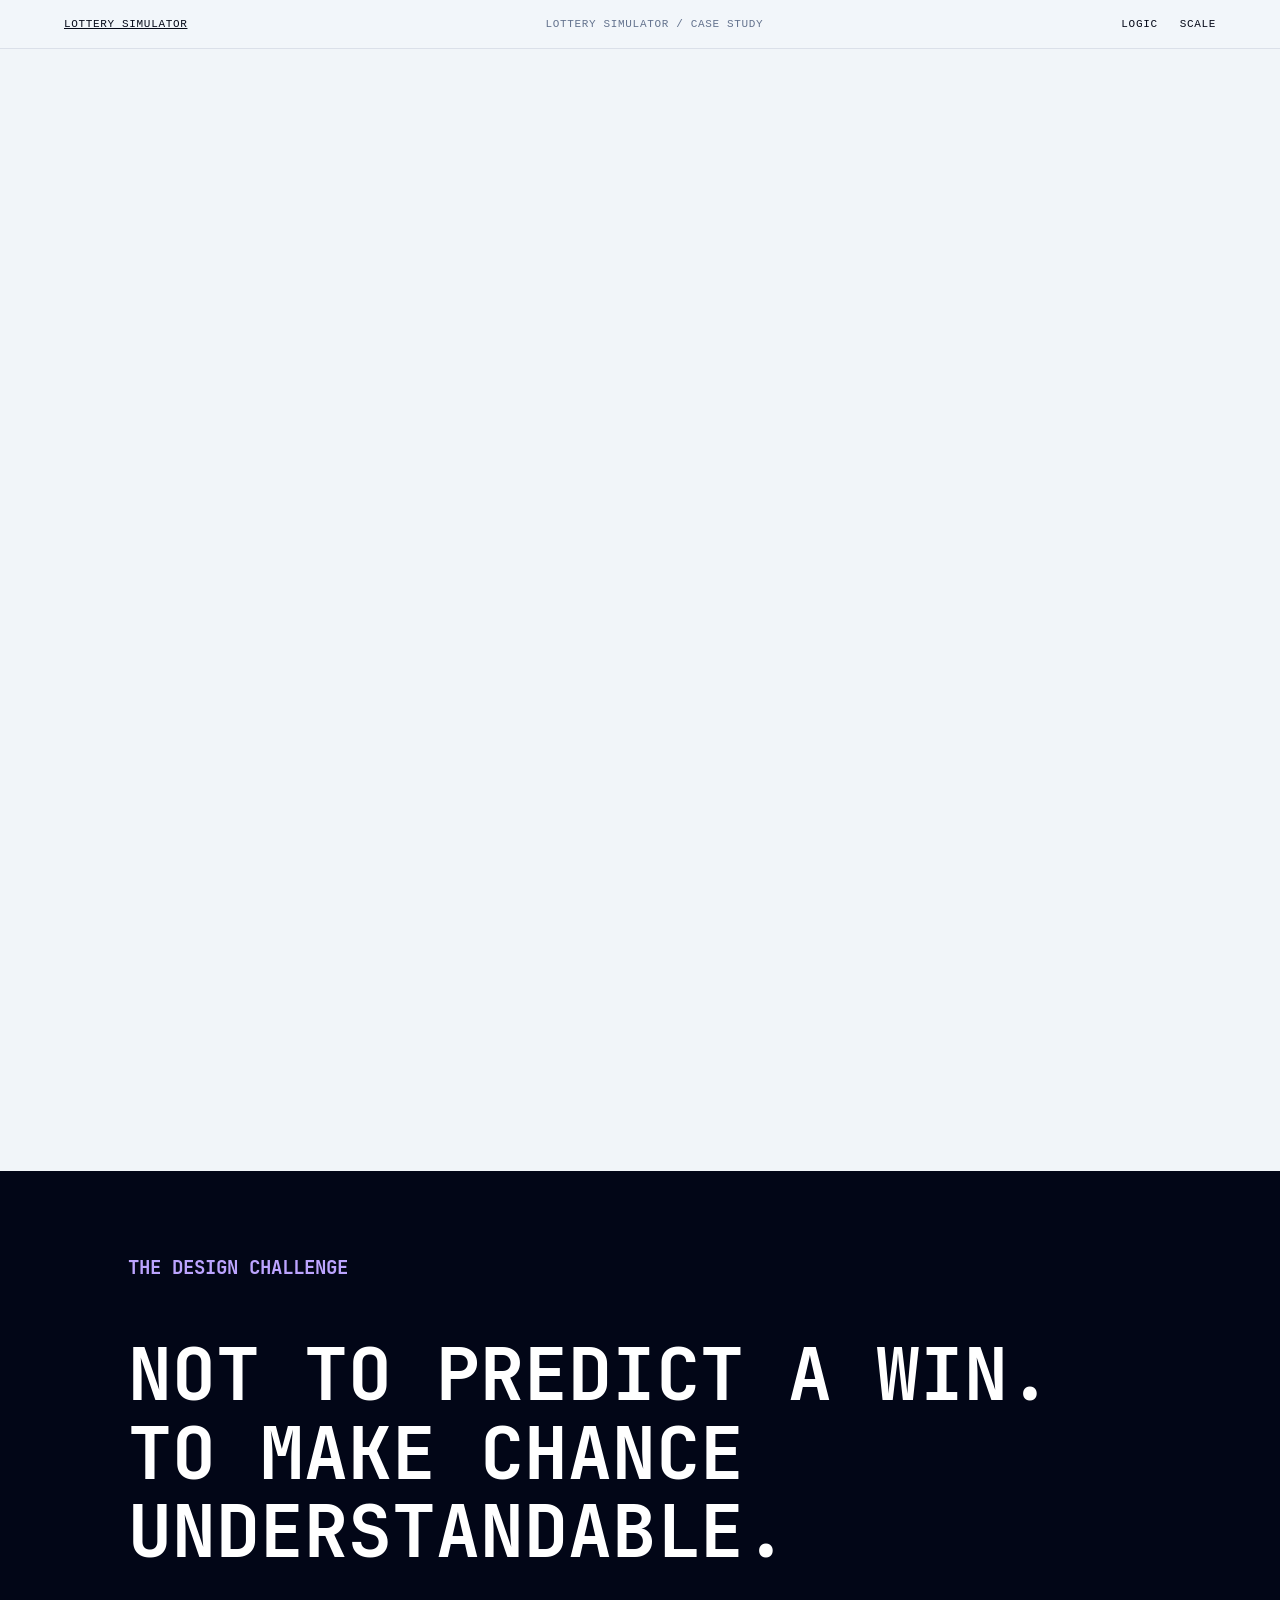
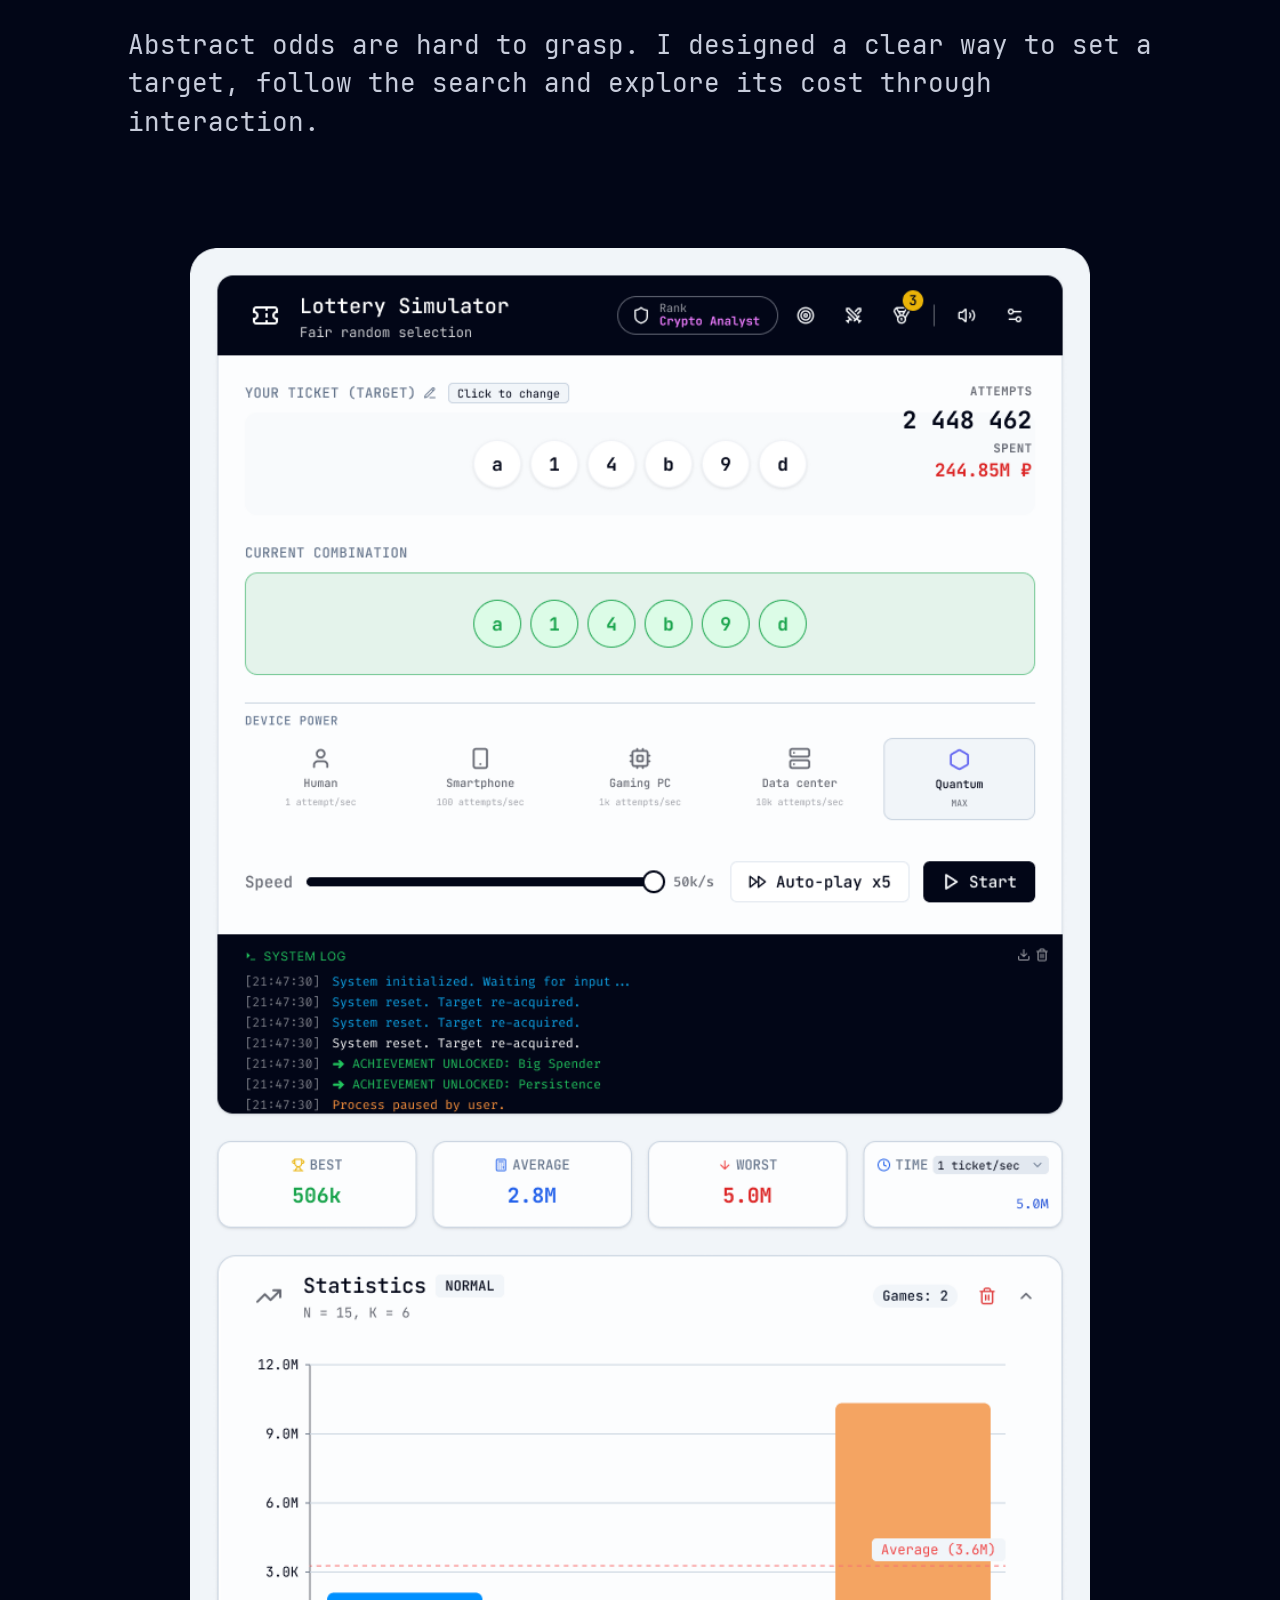
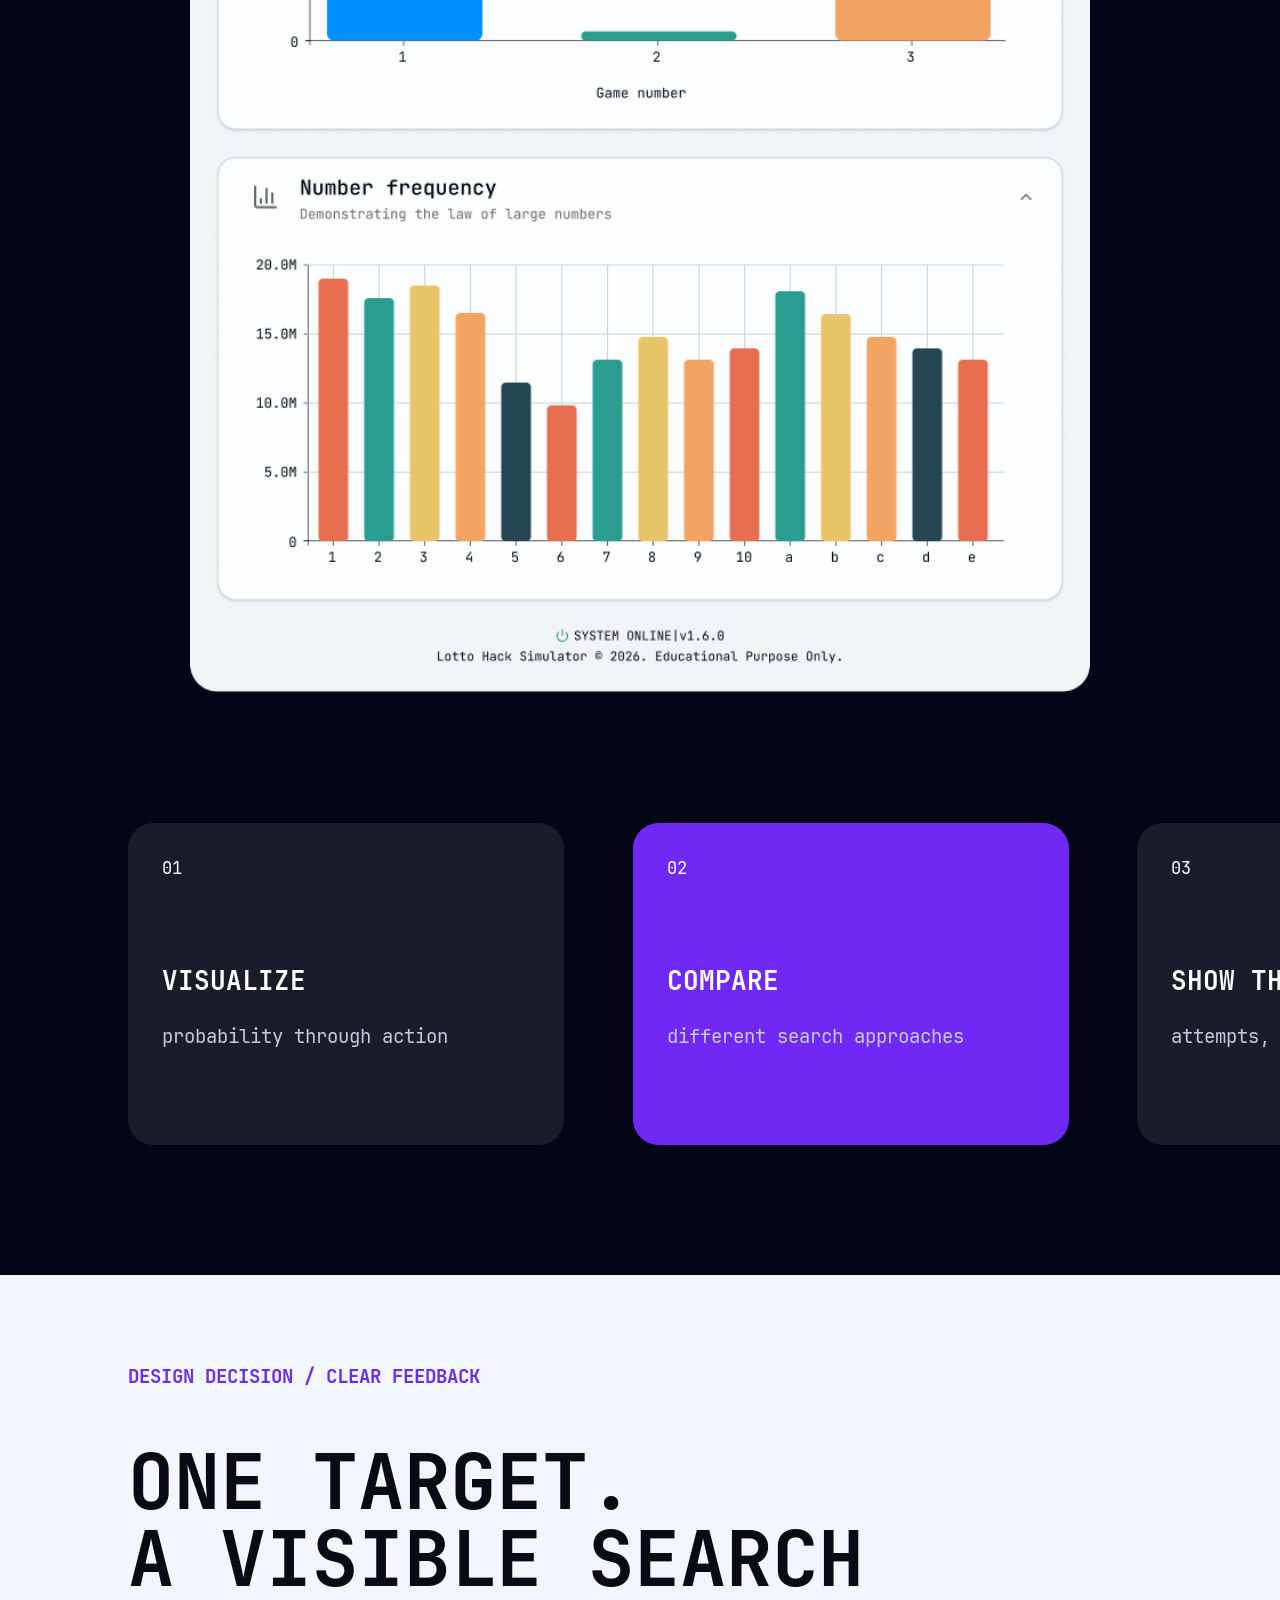
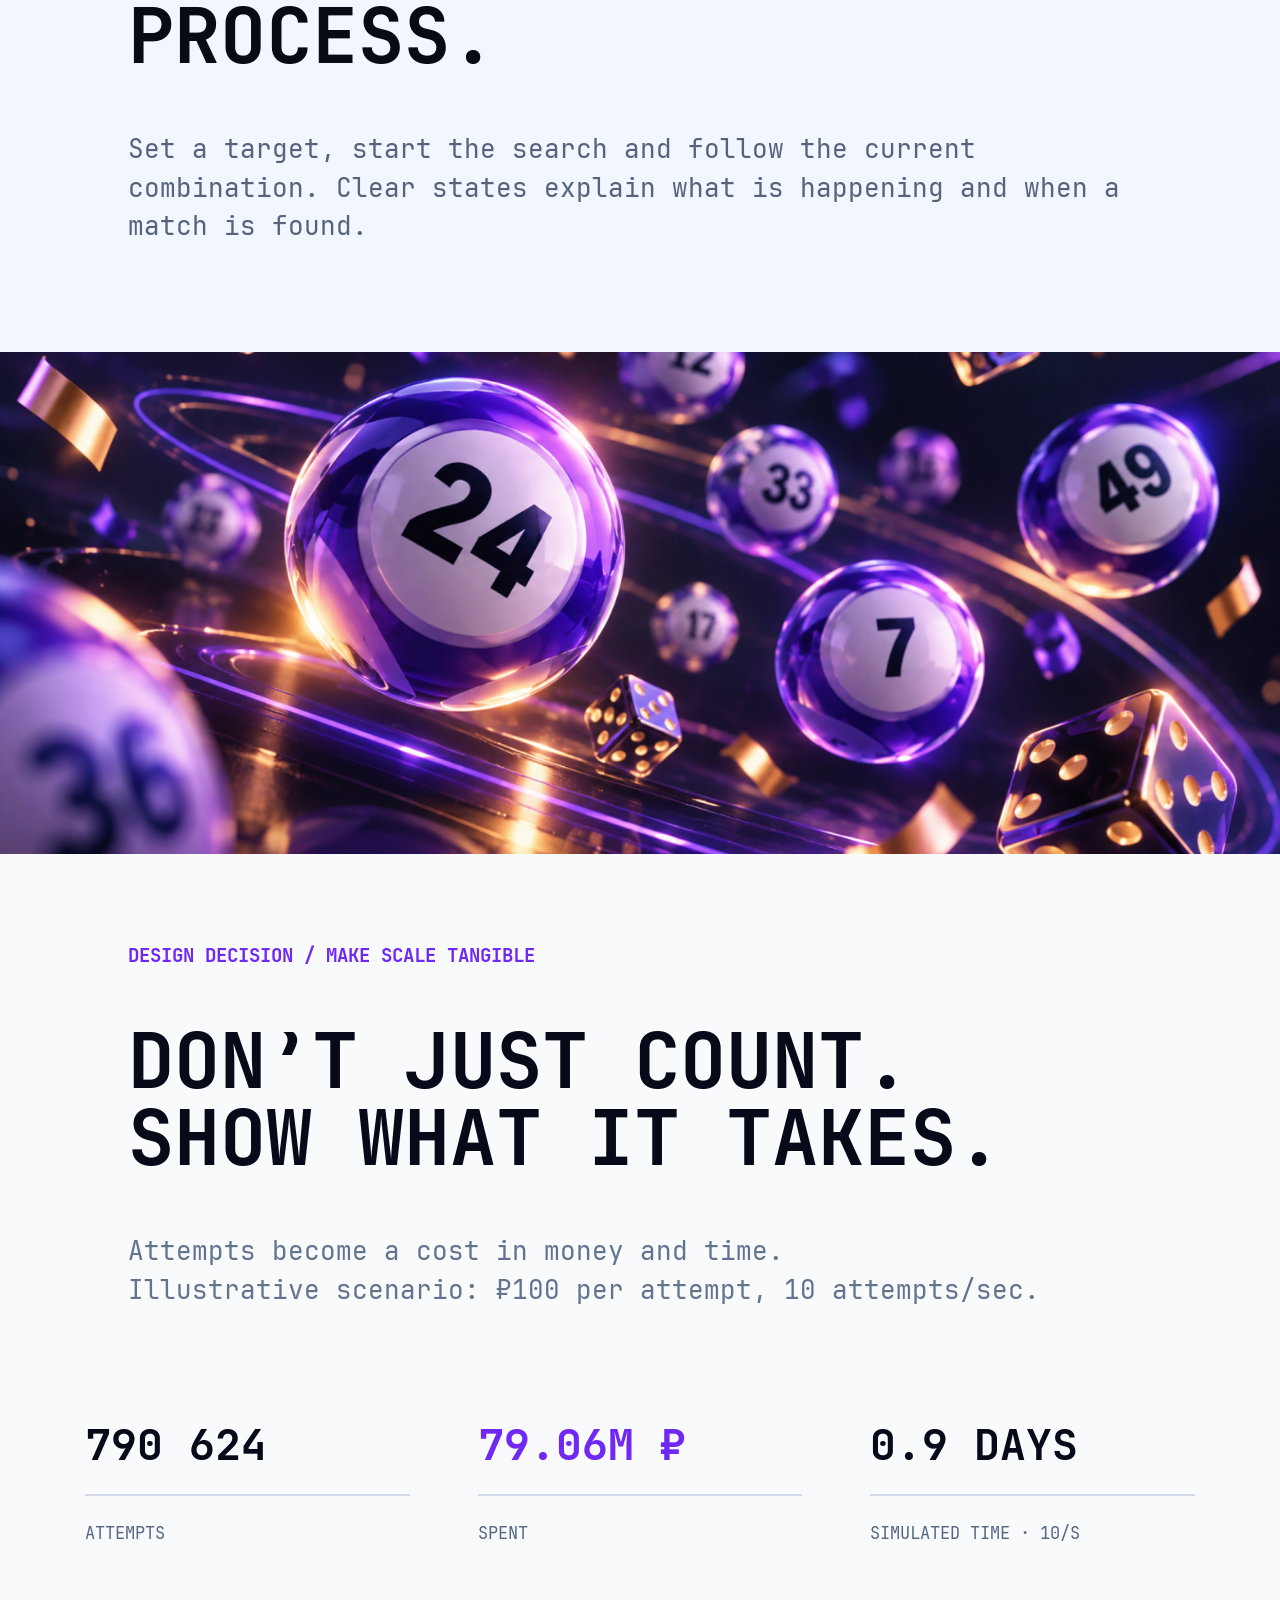
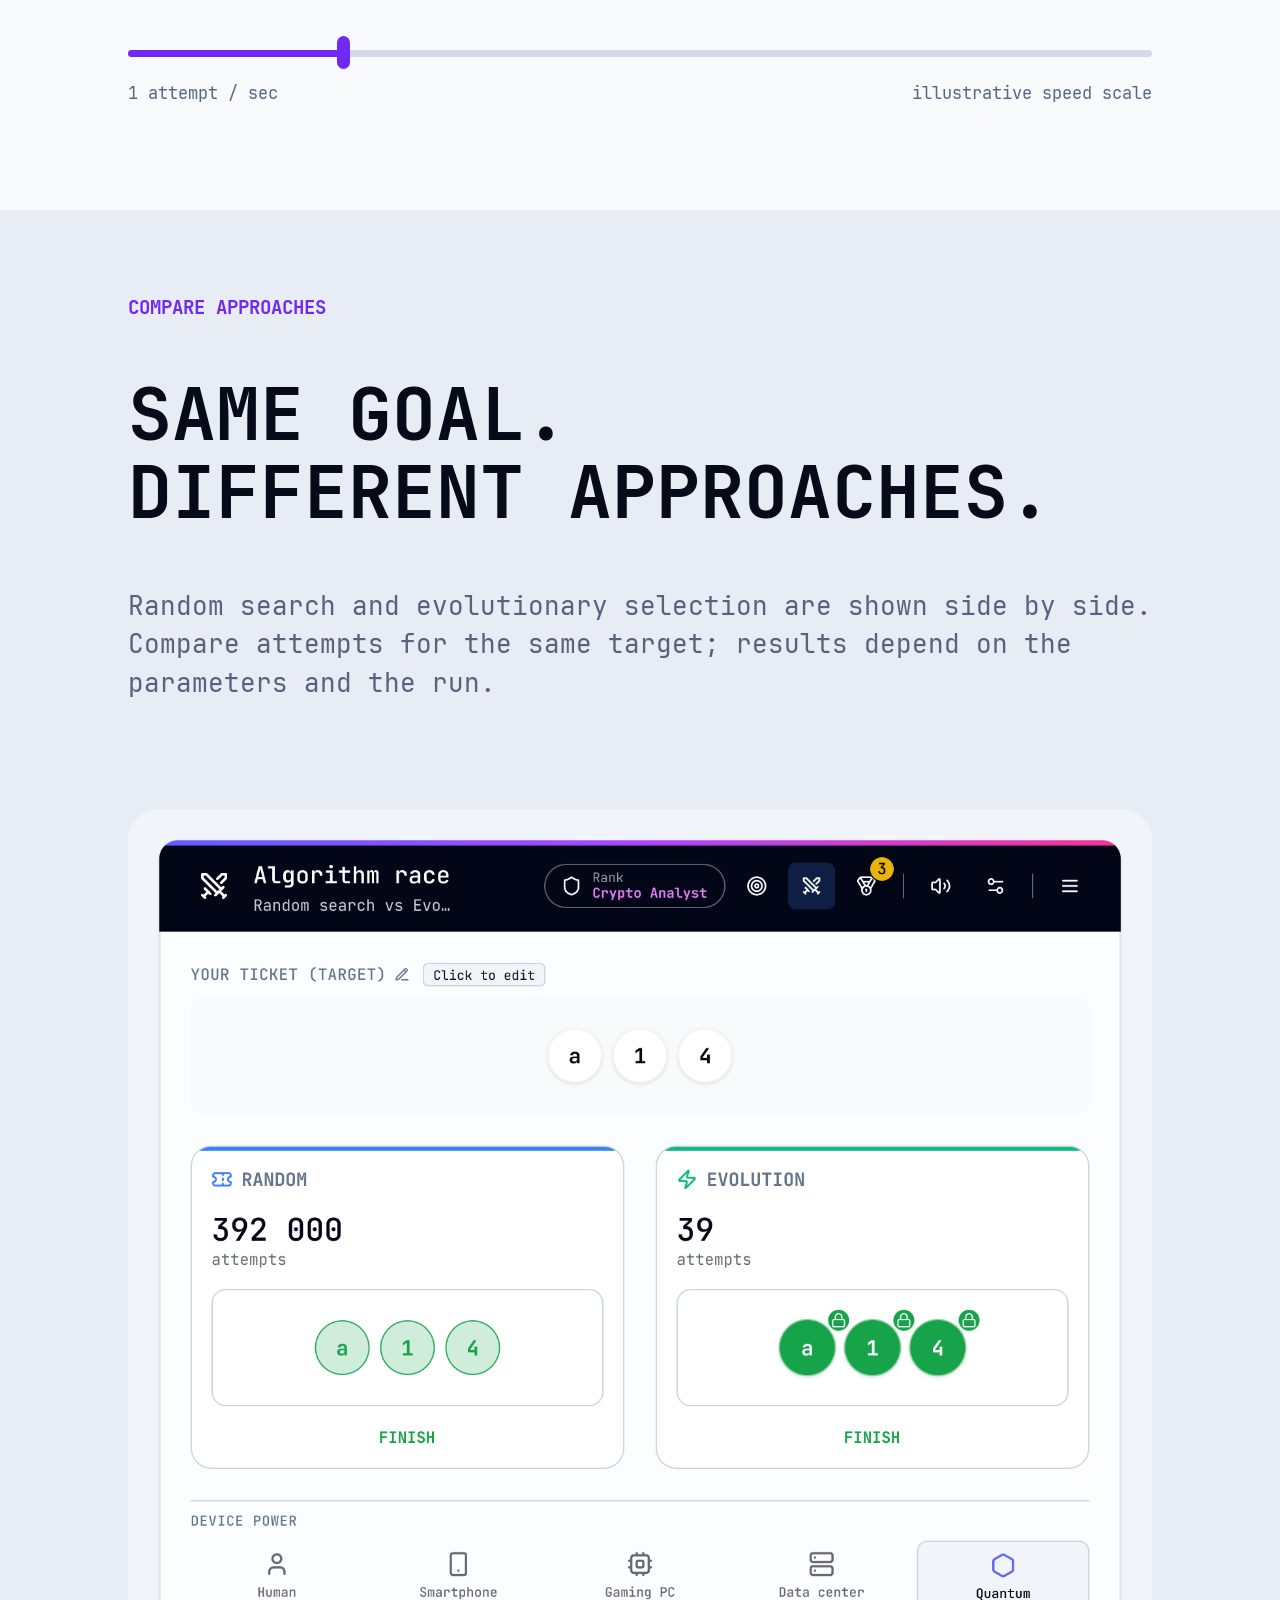
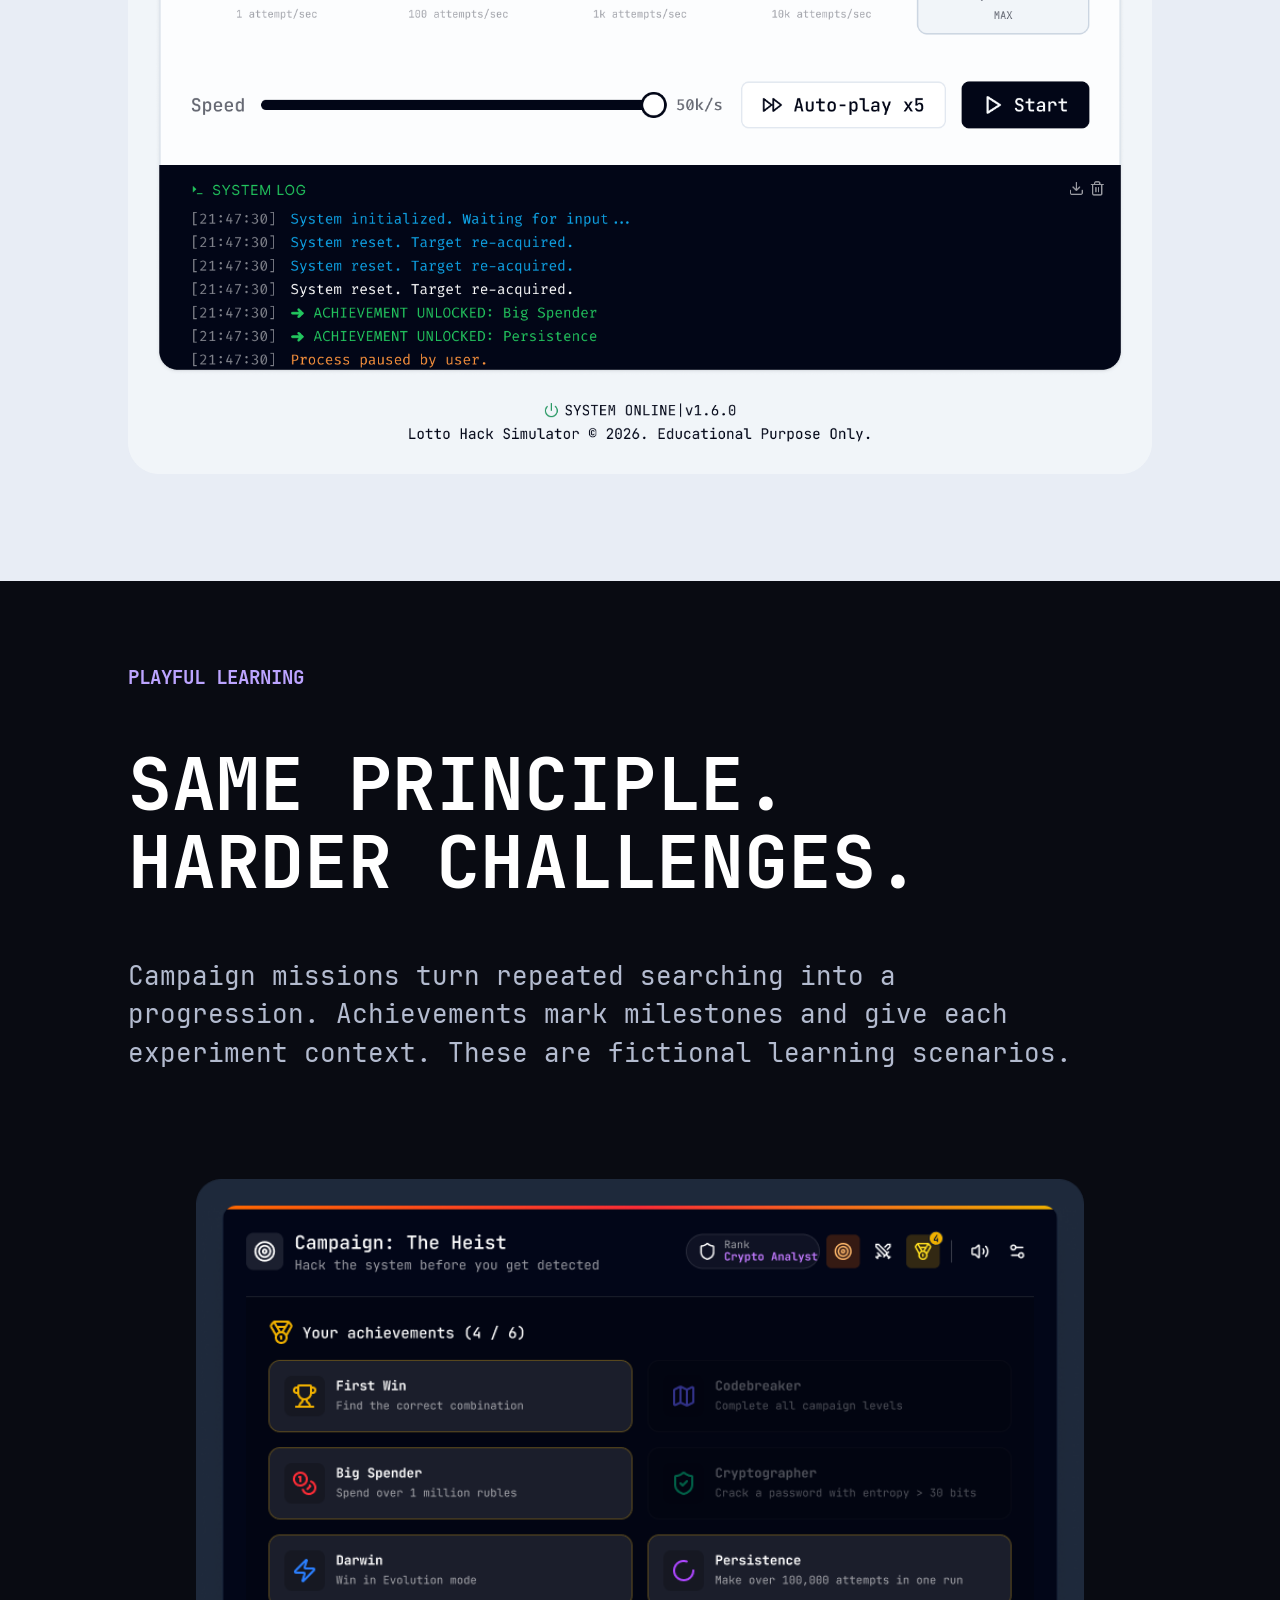
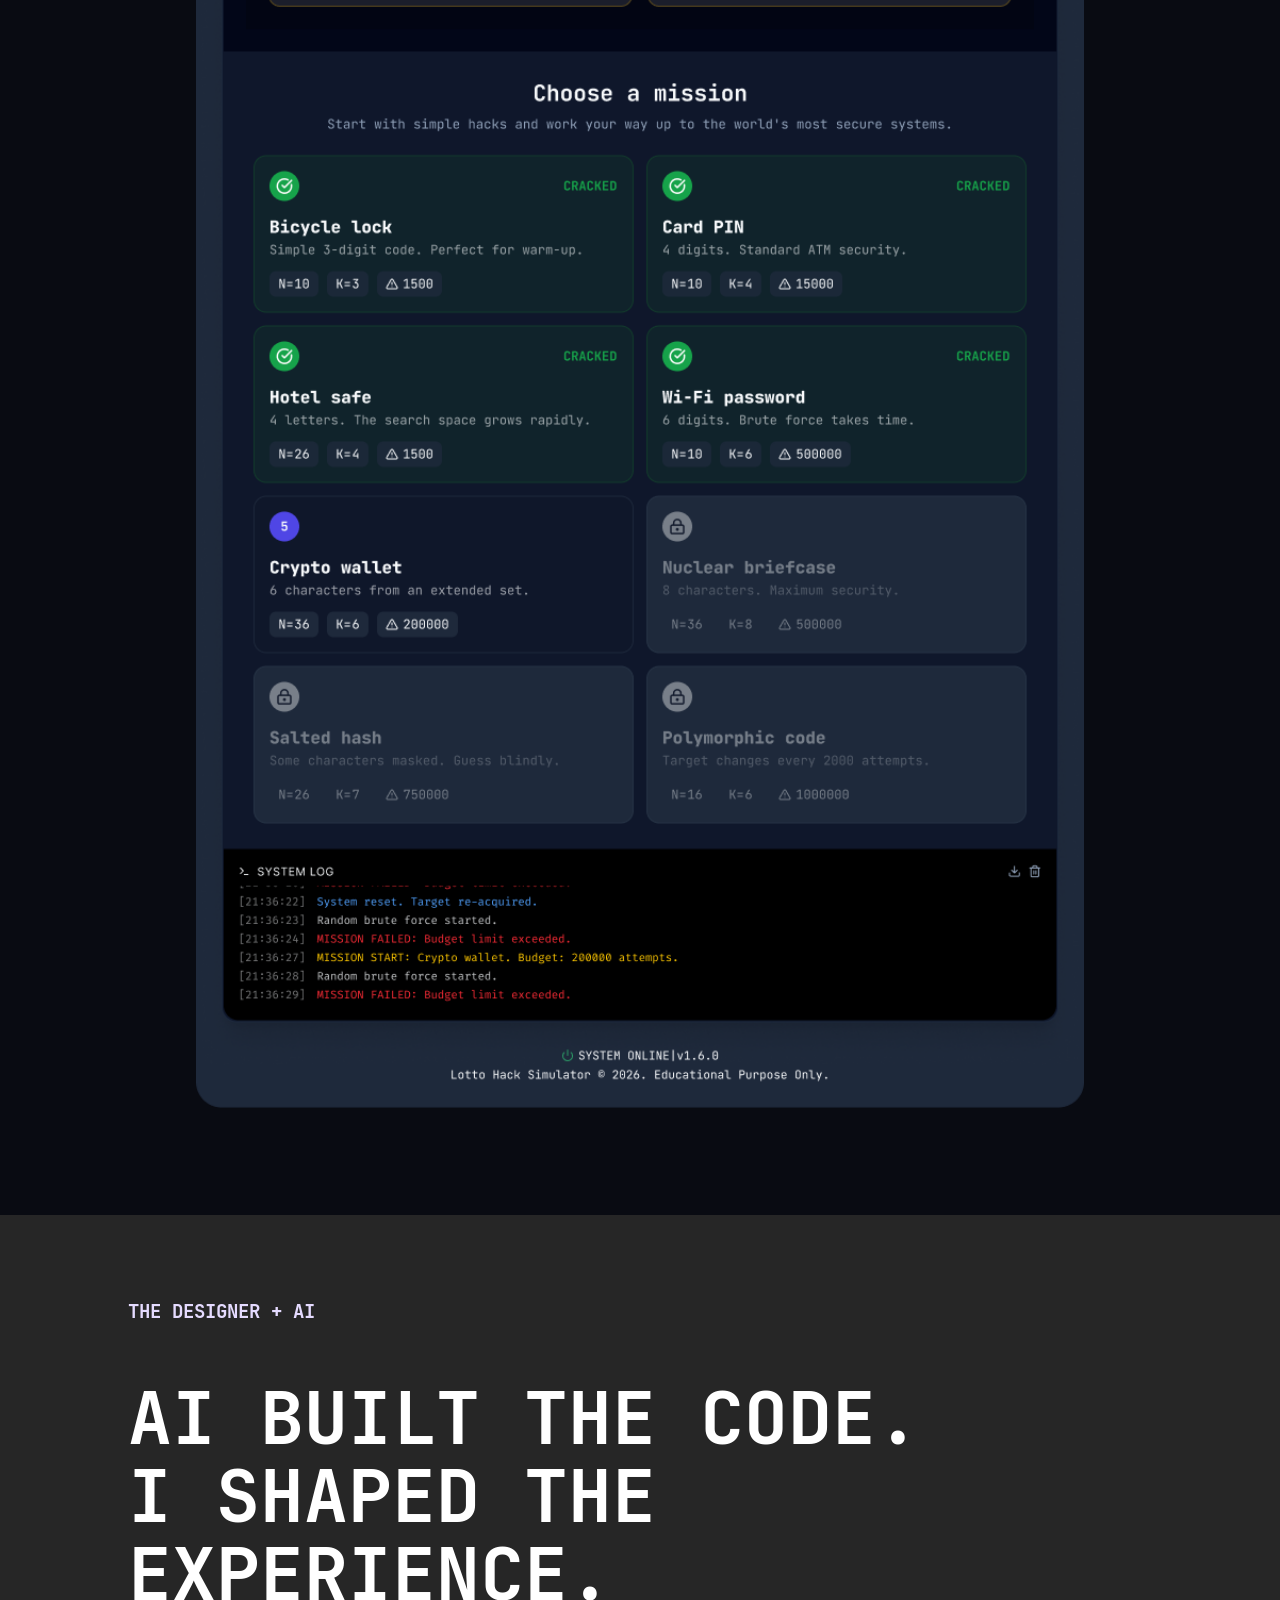
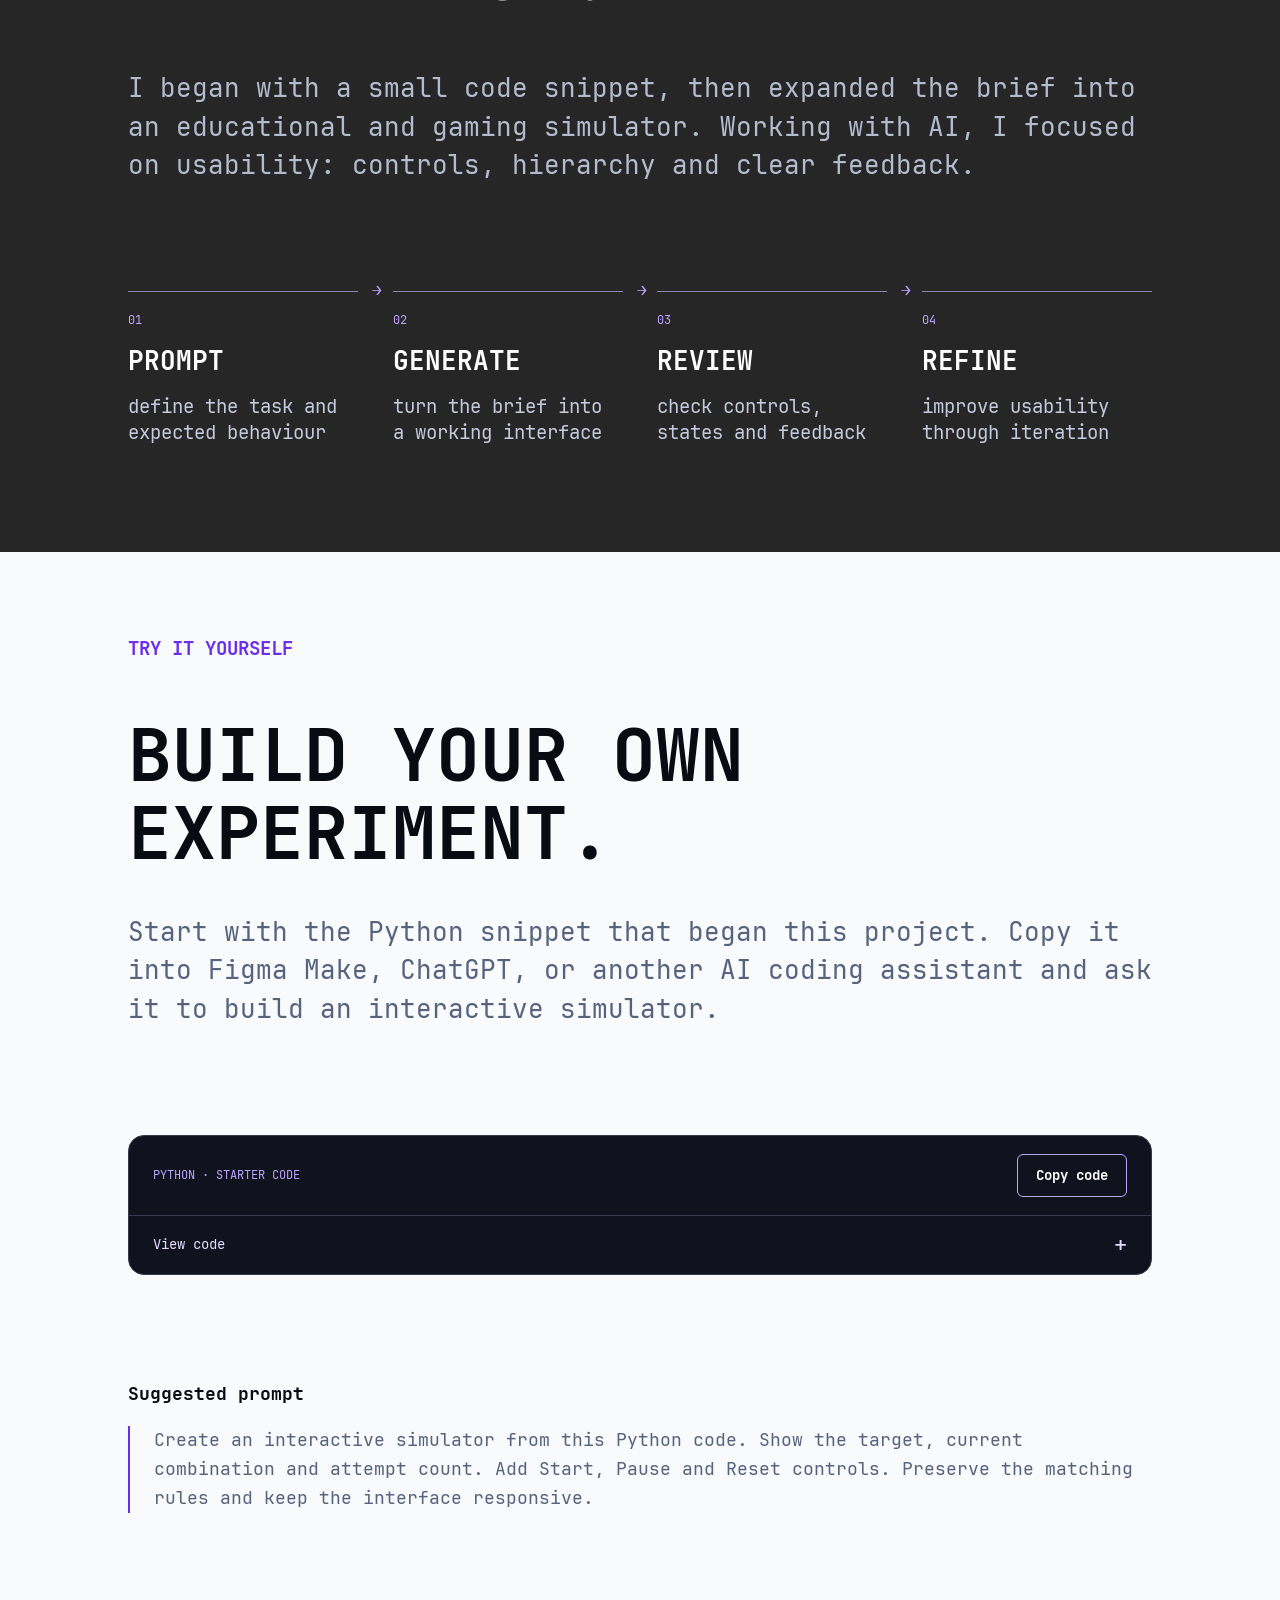
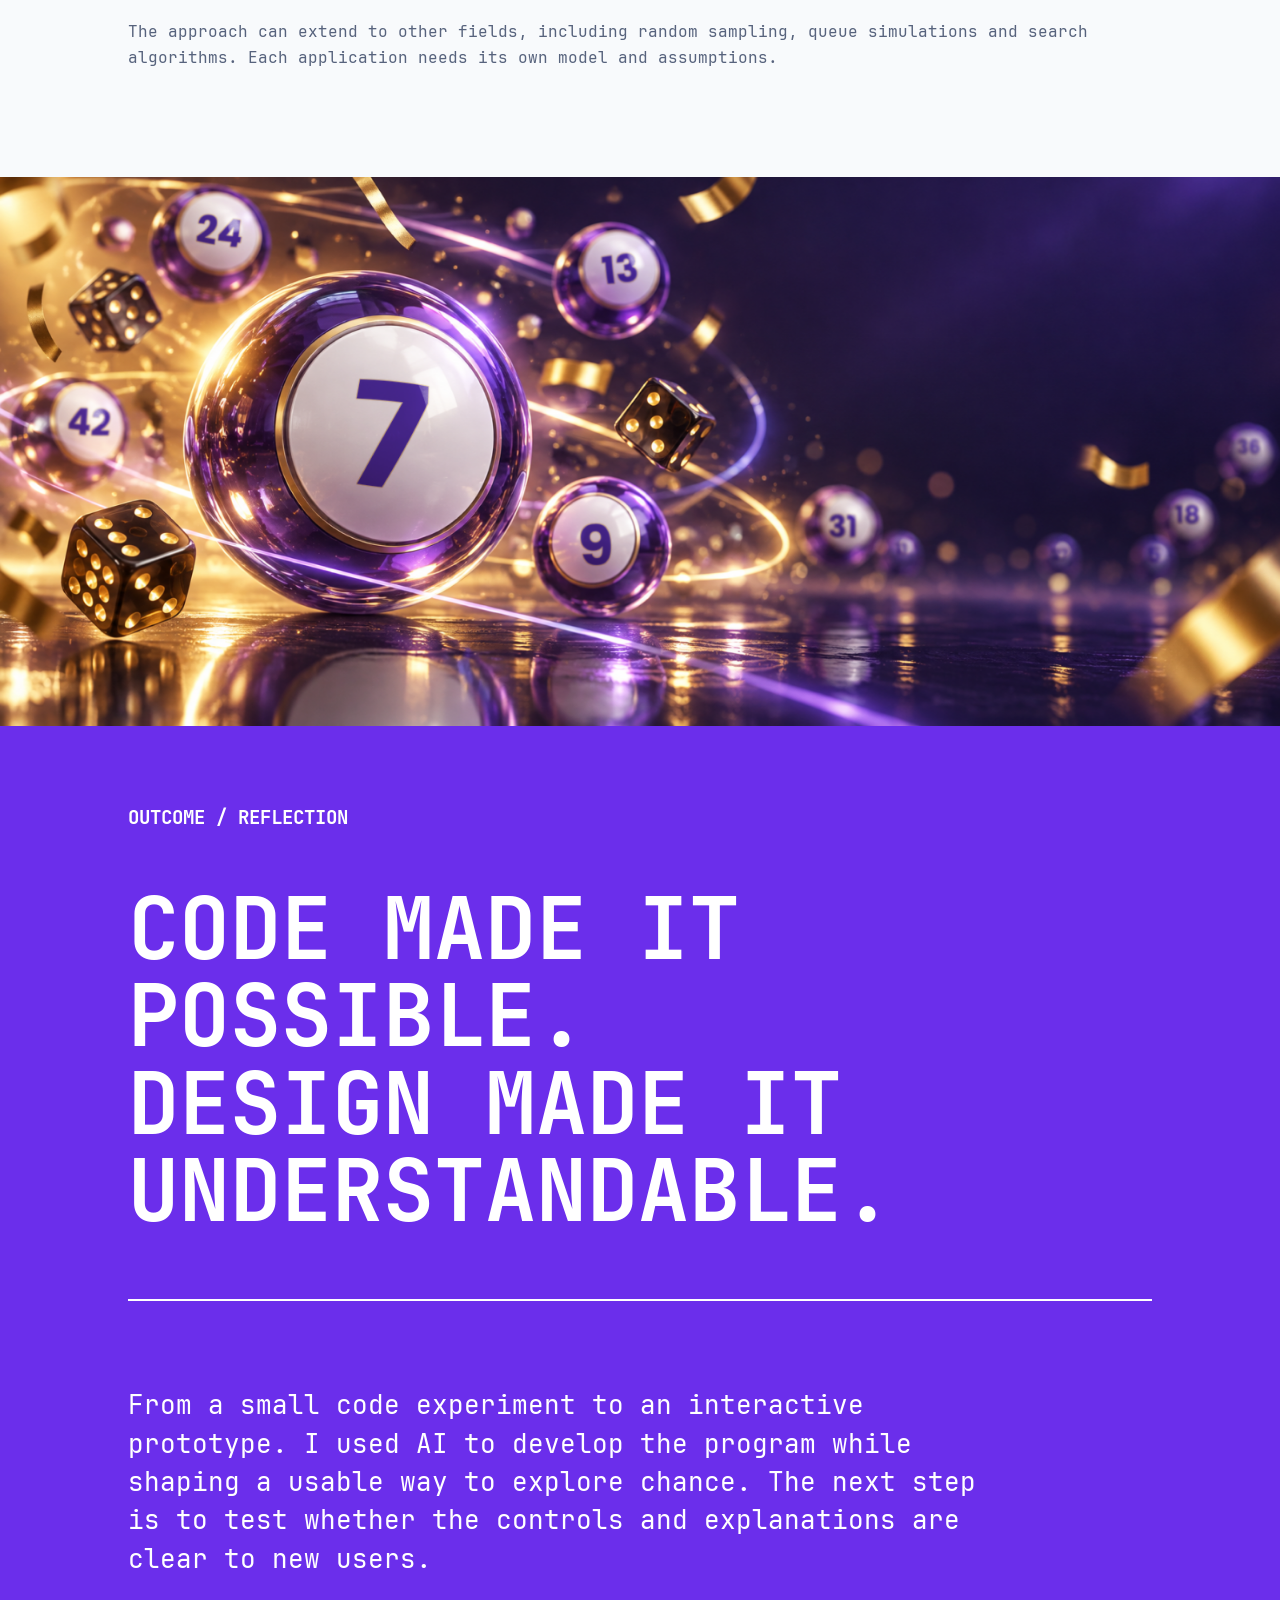
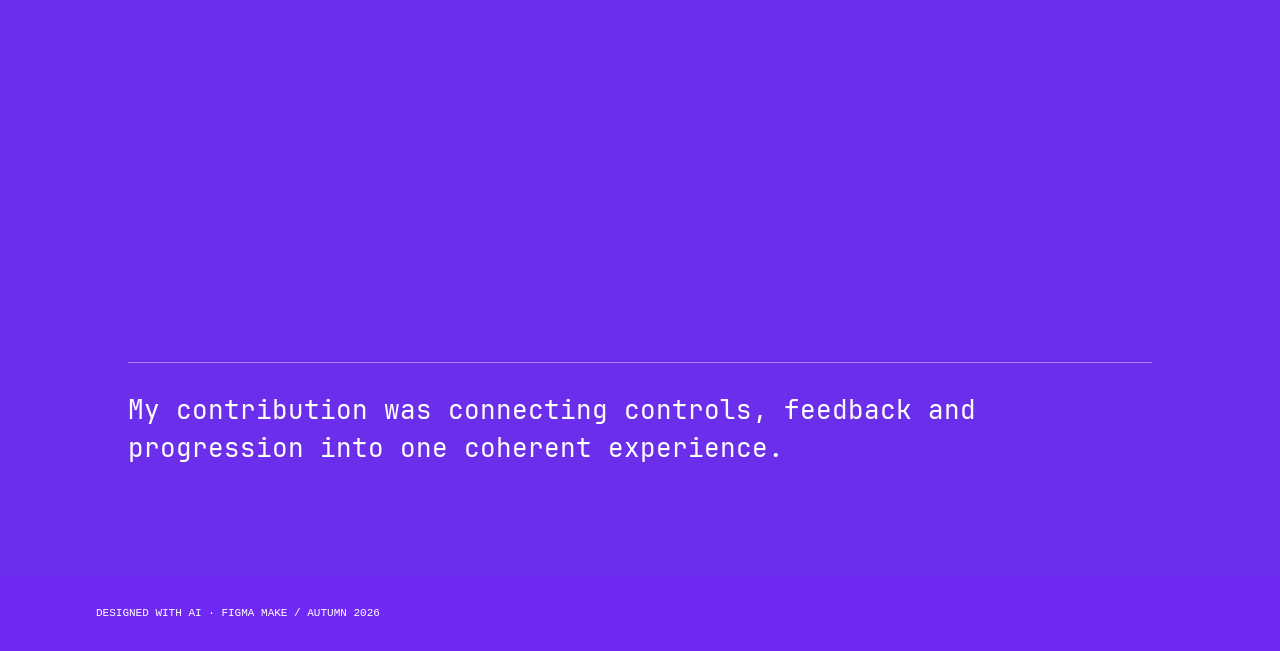
==== index.html @ a4b23663 "Add files via upload" ====
<!doctype html>
<html lang="en">
<head>
<meta charset="utf-8"><meta name="viewport" content="width=device-width, initial-scale=1">
<title>Lottery Simulator — Design + AI case study</title>
<style>
:root{--paper:#f2f6fa;--ink:#060a19;--purple:#7028f5;--muted:#64738e}*{box-sizing:border-box}html{scroll-behavior:smooth}body{margin:0;background:var(--paper);color:var(--ink);font-family:Menlo,Consolas,'Liberation Mono',monospace}button,a{-webkit-tap-highlight-color:transparent}button{font:inherit}a{color:inherit}header{padding:18px 5%;display:flex;align-items:center;justify-content:space-between;border-bottom:1px solid #dbe0e9;font-size:11px;letter-spacing:.06em}header span{color:var(--muted)}nav{display:flex;gap:22px}nav a{text-decoration:none}main{max-width:1600px;margin:auto}section{padding:70px 7.5%;position:relative;scroll-margin-top:20px;overflow:hidden}.kicker{font-size:13px;font-weight:bold;letter-spacing:.04em;margin:0 0 45px;color:var(--purple)}h1,h2,p{margin:0}h1{font-size:clamp(40px,5.5vw,88px);line-height:1.02;letter-spacing:-.045em;font-weight:700}h2{font-size:clamp(32px,4vw,64px);line-height:1.05;letter-spacing:-.04em}.hero{min-height:calc(100svh - 50px);padding-bottom:40px}.rail{position:absolute;left:3.5%;top:70px;bottom:70px;width:10px;border-radius:9px;background:linear-gradient(#8520cc,var(--purple));transform-origin:top}.hero-top{position:relative}.index{position:absolute;right:0;top:-10px;font-size:78px;line-height:1;color:#e5d9ff}.signals{position:absolute;right:0;bottom:8%;width:29%;display:grid;gap:24px}.signals i{height:6px;background:var(--purple);border-radius:5px;display:block;transform-origin:right}.signals i:nth-child(2){background:var(--ink);width:78%;margin-left:auto}.signals i:nth-child(3){width:57%;margin-left:auto}.hero-grid{display:grid;grid-template-columns:1fr 1fr;gap:70px;margin-top:75px}.body{font-size:clamp(15px,1.5vw,22px);line-height:1.55;color:var(--muted);max-width:640px}.stat{font-size:clamp(30px,3.8vw,56px);font-weight:bold;letter-spacing:-.035em;font-variant-numeric:tabular-nums}.caption{font-size:13px;line-height:1.6;color:var(--muted);margin-top:10px}.shot{width:100%;height:auto;display:block;margin-top:25px;filter:drop-shadow(0 18px 17px #16233a26)}.hero-footer{font-size:11px;font-weight:bold;margin-top:50px;display:flex;justify-content:space-between;gap:20px}.scroll-note{color:var(--muted)}.logic{background:#080b13;color:white;min-height:90svh;padding-top:90px;padding-bottom:100px}.logic .kicker{color:#bca4ff}.logic .body{color:#a6b0c4;margin-top:30px;max-width:850px}.cards{display:grid;grid-template-columns:repeat(4,1fr);gap:24px;margin-top:100px}.card{background:#191c29;border:1px solid #303340;border-radius:10px;padding:26px;min-height:260px;display:flex;flex-direction:column;transition:background  .8s cubic-bezier(.25,.1,.25,1),border-color .8s ease,box-shadow .8s ease}.card.active{background:var(--purple);border-color:var(--purple);box-shadow:0 0 45px #7028f522}.no{font-size:12px;color:#c9bedf}.card h3{font-size:22px;margin:48px 0 14px}.card p{font-size:12px;color:#b7bed0;line-height:1.6}.card.active p{color:white}.arrow{margin-top:auto;padding-top:25px;text-align:right;font-size:24px}.sequence{display:flex;align-items:center;justify-content:space-between;margin-top:30px;gap:20px;font-size:11px;color:#a6b0c4}.replay{border:1px solid #454452;border-radius:100px;color:white;background:transparent;padding:10px 16px;cursor:pointer}.replay:hover{border-color:#bca4ff}.metrics{min-height:95svh;padding-top:90px;padding-bottom:90px}.metrics .body{margin-top:35px;max-width:900px}.metric-grid{display:grid;grid-template-columns:repeat(3,1fr);gap:40px;margin-top:120px}.value{white-space:nowrap;font-size:clamp(25px,3.4vw,50px);font-weight:bold;letter-spacing:-.04em;font-variant-numeric:tabular-nums}.metric:nth-child(2) .value{color:var(--purple)}.label{border-top:2px solid #d4daea;padding-top:20px;margin-top:20px;color:#576783;font-size:12px}.track{height:5px;border-radius:5px;background:#d4daea;margin-top:95px;position:relative}.progress{height:100%;width:0;background:var(--purple);border-radius:inherit;position:relative}.progress:after{content:'';position:absolute;right:-6px;top:-14px;width:13px;height:33px;border-radius:10px;background:var(--purple)}.scale{display:flex;justify-content:space-between;margin-top:25px;color:#576783;font-size:12px}.metrics .replay{color:var(--ink);border-color:#c3cadd}.end{margin-top:70px;display:flex;justify-content:space-between;align-items:center;gap:20px;font-size:11px;color:var(--muted)}footer{background:var(--purple);color:white;padding:32px 7.5%;display:flex;justify-content:space-between;font-size:11px;gap:20px}.js .reveal{opacity:0;transform:translateY(24px)}.js section.entered .reveal{animation:reveal .8s cubic-bezier(.2,.7,.2,1) forwards;animation-delay:var(--delay,0s)}.js .logic.entered .card.reveal{animation-duration:1.1s}.js .rail{transform:scaleY(0)}.js .entered .rail{animation:rail 1s .1s both}.js .signals i{transform:scaleX(0)}.js .entered .signals i{animation:rail .8s .5s both}.js .entered .signals i:nth-child(2){animation-delay:.65s}.js .entered .signals i:nth-child(3){animation-delay:.8s}h1 span{display:block}@keyframes reveal{to{opacity:1;transform:translateY(0)}}@keyframes rail{to{transform:scale(1)}}:focus-visible{outline:3px solid #b38aff;outline-offset:5px}@media(max-width:700px){header{font-size:10px}header span{display:none}nav{gap:14px}section{padding:45px 7%}.hero{padding-left:10%;min-height:auto}.rail{left:4%;width:5px;top:45px;bottom:45px}.kicker{font-size:11px;margin-bottom:32px}.index{font-size:40px;top:0}.hero h1{padding-top:35px}.signals{position:static;width:42%;gap:12px;margin:30px 0 0 auto}.signals i{height:4px}.hero-grid{grid-template-columns:1fr;gap:30px;margin-top:35px}.hero-footer{margin-top:35px;font-size:9px}.cards{grid-template-columns:1fr 1fr;gap:12px;margin-top:45px}.card{padding:20px;min-height:220px}.card h3{font-size:18px;margin-top:35px}.logic,.metrics{min-height:auto;padding-top:60px;padding-bottom:60px}.metric-grid{grid-template-columns:1fr;gap:30px;margin-top:60px}.value{font-size:38px}.label{margin-top:12px;padding-top:12px}.track{margin-top:65px}.end{margin-top:50px;align-items:flex-start}footer{font-size:9px}.sequence{font-size:10px}}@media(prefers-reduced-motion:reduce){html{scroll-behavior:auto}*,*:before,*:after{animation:none!important;transition:none!important}.js .reveal{opacity:1;transform:none}.js .rail,.js .signals i{transform:none}}

.question{background:#06091a;color:white}.question .body,.iteration .body,.experiment .body{color:#b3bbcf;margin-top:35px;max-width:950px}.question .kicker,.iteration .kicker,.experiment .kicker{color:#bca4ff}.feature-image{display:block;width:min(100%,940px);height:auto;margin:65px auto 0;border-radius:12px}.three-notes{display:grid;grid-template-columns:repeat(3,1fr);gap:25px;margin-top:50px}.note{padding:28px;background:#191c29;border-radius:10px;min-height:160px}.note:nth-child(2){background:var(--purple)}.note h3{font-size:18px;margin:28px 0 12px}.note p{font-size:12px;line-height:1.6;color:#c3cadd}.art{padding:0;overflow:hidden}.art img{display:block;width:100%;height:auto}.js .art img{transform:scale(1.055);opacity:.65;transition:transform 2s ease,opacity 1.4s ease}.js .art.entered img{transform:scale(1);opacity:1}.iteration{background:#090c13;color:white}.iteration-grid{display:grid;grid-template-columns:1.7fr 1fr;gap:65px;margin-top:65px;align-items:start}.iteration-grid img{width:100%;height:auto;border-radius:16px}.workflow{display:grid;gap:22px}.workflow div{padding:25px;background:#191c29;border:1px solid #303340;border-radius:14px;min-height:125px}.workflow small{color:#bca4ff}.workflow strong{display:block;margin-top:35px;font-size:22px}.js .entered .workflow div{animation:workflow 9s ease both;animation-delay:var(--step)}@keyframes workflow{0%,5%{background:#191c29}12%,24%{background:#7028f5}33%,100%{background:#191c29}}.js .entered .workflow div:last-child{animation-name:workflowLast}@keyframes workflowLast{0%,5%{background:#191c29}12%,100%{background:#7028f5}}.experiment{background:#252525;color:white}.experiment .outcome{font-size:12px;letter-spacing:.08em;margin-top:60px;color:#c6c6d0}.interface-showcase{padding-top:0}.interface-showcase img{margin-top:0;max-width:1000px}.closing{background:#7028f5;color:white;padding-top:80px;padding-bottom:100px}.closing .kicker,.closing .body,.closing .caption{color:white}.closing h2{font-size:clamp(38px,5.8vw,90px);line-height:1.02;letter-spacing:-.045em}.closing h2 span{display:block}.closing-grid{display:grid;grid-template-columns:1.8fr 1fr;gap:70px;border-top:2px solid white;padding-top:50px;margin-top:50px}.closing .stat{font-size:clamp(50px,7vw,110px)}.closing .body{font-size:clamp(15px,1.5vw,22px)}.closing .three-notes{margin-top:95px}.closing .note{background:white;color:var(--ink);min-height:190px}.closing .note h3{color:var(--purple);margin:0 0 45px}.closing .note p{color:var(--ink)}@media(max-width:700px){.three-notes{grid-template-columns:1fr;gap:14px;margin-top:35px}.note{min-height:130px}.feature-image{margin-top:40px}.iteration-grid{grid-template-columns:1fr;gap:30px;margin-top:40px}.workflow{grid-template-columns:1fr 1fr;gap:12px}.workflow div{min-height:125px;padding:20px}.workflow strong{font-size:17px;margin-top:30px}.closing-grid{grid-template-columns:1fr;gap:35px;padding-top:30px;margin-top:35px}.closing .three-notes{margin-top:45px}.closing .note{min-height:150px}.closing .note h3{margin-bottom:30px}}@media(prefers-reduced-motion:reduce){.js .art img{opacity:1;transform:none}}

.sim-shell{margin-top:25px;padding:14px;border-radius:18px;background:#f0f4f9;box-shadow:0 20px 35px #16233a26;font-family:Arial,sans-serif;container-type:inline-size}.sim-window{border-radius:10px;overflow:hidden;background:white;border:1px solid #dfe4ed}.sim-header{background:#05091b;color:white;padding:15px;display:flex;justify-content:space-between;gap:10px}.sim-header strong{display:block;font-size:12px;font-weight:600}.sim-header small{display:block;font-size:9px;color:#c7ccdb;margin-top:5px}.sim-count{text-align:right;font-size:7px;color:#bbc5dc;min-width:48px}.sim-count strong{margin-top:4px;font-variant-numeric:tabular-nums;font-size:15px;color:white}.sim-body{padding:16px}.sim-label{font-size:8px;color:#536583;margin-bottom:12px;display:flex;justify-content:space-between;align-items:center}.sim-label span{border:1px solid #e0e5ed;padding:4px;border-radius:4px;font-size:7px;color:#101629}.sim-balls{display:flex;justify-content:center;gap:7px;padding:20px 8px;border-radius:7px;min-height:64px}.sim-target{background:#f6f8fb;margin-bottom:20px}.sim-balls b{display:grid;place-items:center;width:27px;height:27px;border-radius:50%;font-size:11px;background:white;box-shadow:0 1px 3px #16233a18;font-weight:600;transition:background .35s,color .35s,transform .35s; font-variant-numeric:tabular-nums}.sim-current{border:1px solid #dce3ef}.sim-current b{background:#f0f4f9;color:#899bb7;box-shadow:none}.sim-current b.match{background:#d5f6e2;color:#248551;transform:translateY(-2px)}.sim-current.finished{border-color:#88d4a9;background:#f5fcf8;transition:background .6s,border-color .6s}.sim-controls{display:flex;align-items:center;justify-content:space-between;margin-top:23px;gap:10px}.sim-speed{font-size:8px;display:flex;align-items:center;gap:8px}.sim-speed span{display:block;width:75px;height:4px;border-radius:9px;background:#eef2f8;position:relative}.sim-speed i{display:block;width:45%;height:4px;background:#080c21;border-radius:9px}.sim-speed i:after{content:'';display:block;position:absolute;width:9px;height:9px;background:white;border:1px solid #080c21;border-radius:50%;left:40%;top:-3px}.sim-controls button{border:0;border-radius:5px;background:#05091b;color:white;font-size:9px;padding:9px 12px;cursor:pointer;transition:transform .2s,background .35s}.sim-controls button.pressed{transform:scale(.95);background:#7028f5}.sim-status{font-size:8px;color:#7e8ca4;margin-top:13px;min-height:12px}.sim-status.success{color:#248551}@container(max-width:300px){.sim-header{padding:11px}.sim-header strong{font-size:10px}.sim-header small{font-size:7px}.sim-body{padding:11px}.sim-balls{gap:5px;padding:16px 4px}.sim-balls b{width:24px;height:24px;font-size:10px}.sim-label{font-size:7px}.sim-speed span{width:55px}}

.achievement-motion{position:relative;container-type:inline-size;isolation:isolate;overflow:hidden;border-radius:3cqw}.achievement-motion>img{display:block;width:100%;height:auto}.achievement-slider{position:absolute;left:51.5%;width:35.3%;height:4%;background:#05091b;top:23.7%;display:flex;align-items:center;--fill:28.6%}.achievement-slider:before{content:'';width:100%;height:1.05cqw;background:#1e293b;border-radius:9px}.achievement-slider i{position:absolute;left:0;top:50%;height:1.05cqw;width:var(--fill);transform:translateY(-50%);border-radius:9px;background:#204fdf}.achievement-slider b{position:absolute;left:var(--fill);top:50%;width:2.6cqw;height:2.6cqw;border: .25cqw solid #f1f5ff;background:#204fdf;border-radius:50%;transform:translate(-50%,-50%);box-shadow:0 1px 3px #0004}.slider-k{top:36.5%;--fill:55%}.achievement-highlight{position:absolute;left:6.1%;width:43.4%;height:11.2%;border-radius:1.5cqw;opacity:0;box-shadow:inset 0 0 0 .17cqw #e7b729,0 0 2.5cqw #e7b72930;background:linear-gradient(110deg,#e7b72914,transparent)}.achievement-first{top:57.2%}.achievement-spent{top:70.5%}.achievement-darwin{top:83.8%}.achievement-persist{top:83.8%;left:51.1%;box-shadow:inset 0 0 0 .17cqw #9655ff,0 0 3cqw #9655ff44;background:linear-gradient(110deg,#9655ff20,transparent)}.achievement-motion.playing .achievement-slider i{animation:setting-fill 2.8s cubic-bezier(.22,.7,.2,1) both}.achievement-motion.playing .achievement-slider b{animation:setting-knob 2.8s cubic-bezier(.22,.7,.2,1) both}.achievement-motion.playing .slider-k i,.achievement-motion.playing .slider-k b{animation-delay:.45s}.achievement-motion.playing .achievement-highlight{animation:achievement-light 2s ease-in-out both;animation-delay:3s}.achievement-motion.playing .achievement-spent{animation-delay:4.25s}.achievement-motion.playing .achievement-darwin{animation-delay:5.5s}.achievement-motion.playing .achievement-persist{animation-delay:6.75s}@keyframes setting-fill{0%{width:8%}100%{width:var(--fill)}}@keyframes setting-knob{0%{left:8%}100%{left:var(--fill)}}@keyframes achievement-light{0%{opacity:0}35%,65%{opacity:1}100%{opacity:0}}@media(prefers-reduced-motion:reduce){.achievement-highlight{display:none}}

.sim-start-wrap{position:relative;display:flex;align-items:center}.sim-start-hint{position:absolute;right:0;bottom:calc(100% + 4px);white-space:nowrap;border:1px solid var(--purple);border-radius:5px;padding:8px 10px;background:var(--paper);color:var(--purple);font-family:Menlo,Consolas,'Liberation Mono',monospace;font-size:11px;line-height:1.35;opacity:0;transform:translateY(5px);animation:sim-hint-appear 1.8s cubic-bezier(.22,.61,.36,1) .5s forwards;pointer-events:none}.sim-start-hint span{display:inline-block;margin-left:5px}.sim-has-started .sim-start-hint{animation:none;opacity:0;visibility:hidden;transition:opacity .3s,visibility .3s}@keyframes sim-hint-appear{to{opacity:1;transform:translateY(0)}}@media(prefers-reduced-motion:reduce){.sim-start-hint{opacity:1;transform:none}.sim-has-started .sim-start-hint{opacity:0}}
</style>
<link rel="stylesheet" href="figma-layout.css">
<link rel="stylesheet" href="concept.css">
<link rel="stylesheet" href="build-experiment.css">
<link rel="stylesheet" href="first-illustration-motion.css">
</head>
<body>
<header><a href="https://www.figma.com/make/Lk2rFzTXUgvLuCTCroZu73/%D0%A1%D0%B8%D0%BC%D1%83%D0%BB%D1%8F%D1%82%D0%BE%D1%80-%D0%BB%D0%BE%D1%82%D0%B5%D1%80%D0%B5%D0%B8?fullscreen=1&amp;code-node-id=0-9" target="_blank" rel="noopener noreferrer">LOTTERY SIMULATOR</a><span>LOTTERY SIMULATOR / CASE STUDY</span><nav aria-label="Sections"><a href="#logic">LOGIC</a><a href="#metrics">SCALE</a></nav></header>
<main>
<section id="hero" class="hero" aria-labelledby="hero-title"><div class="rail" aria-hidden="true"></div><div class="hero-top"><p class="kicker reveal">LOTTERY SIMULATOR</p><h1 id="hero-title"><span class="reveal" style="--delay:.15s">WHAT IF</span><span class="reveal" style="--delay:.3s">PROBABILITY</span><span class="reveal" style="--delay:.45s">FELT PHYSICAL?</span></h1></div><div class="hero-grid"><p class="body reveal" style="--delay:.6s">An educational simulator built with AI. My role: make its logic, controls and feedback understandable.</p><div class="reveal" style="--delay:.75s"><div class="stat">13,983,816</div><p class="caption">reference: a 6/49 lottery<br>simulator parameters vary</p></div></div><div class="hero-footer reveal" style="--delay:.9s"><div class="make-credit"><img src="assets/figma-make.svg" width="32" height="32" alt="Figma Make"><span>FIGMA MAKE · PROTOTYPING WITH AI</span></div><span class="scroll-note">SCROLL TO EXPLORE ↓</span></div></section>
<section id="question" class="question"><p class="kicker reveal">THE DESIGN CHALLENGE</p><h2 class="reveal" style="--delay:.15s">NOT TO PREDICT A WIN.<br>TO MAKE CHANCE UNDERSTANDABLE.</h2><p class="body reveal" style="--delay:.3s">Abstract odds are hard to grasp. I designed a clear way to set a target, follow the search and explore its cost through interaction.</p><img class="feature-image reveal main-screen" src="assets/main-english.png" alt="Figma Make: target, search controls, cost, statistics and frequency distribution" width="788" height="1790" loading="lazy"><div class="three-notes"><article class="note" style="--delay:.5s"><small>01</small><h3>VISUALIZE</h3><p>probability through action</p></article><article class="note" style="--delay:.65s"><small>02</small><h3>COMPARE</h3><p>different search approaches</p></article><article class="note" style="--delay:.8s"><small>03</small><h3>SHOW THE COST</h3><p>attempts, time and money</p></article></div></section>
<section id="logic" class="logic" aria-labelledby="logic-title"><p class="kicker reveal">DESIGN DECISION / CLEAR FEEDBACK</p><h2 id="logic-title" class="reveal" style="--delay:.1s">ONE TARGET.<br>A VISIBLE SEARCH PROCESS.</h2><p class="body reveal" style="--delay:.2s">Set a target, start the search and follow the current combination. Clear states explain what is happening and when a match is found.</p><span id="loop-status" hidden></span></section>
<section id="balls" class="art" aria-label="Lottery illustration"><img src="assets/illustration-chance.png" alt="Фиолетовые лотерейные шары" loading="lazy"></section>
<section id="metrics" class="metrics" aria-labelledby="metrics-title"><p class="kicker reveal">DESIGN DECISION / MAKE SCALE TANGIBLE</p><h2 id="metrics-title" class="reveal" style="--delay:.1s">DON’T JUST COUNT.<br>SHOW WHAT IT TAKES.</h2><p class="body reveal" style="--delay:.2s">Attempts become a cost in money and time.<br>Illustrative scenario: ₽100 per attempt, 10 attempts/sec.</p><div class="metric-grid reveal" style="--delay:.3s"><div class="metric"><div class="value" id="attempts">2 448 462</div><div class="label">ATTEMPTS</div></div><div class="metric"><div class="value" id="spent">244.85M ₽</div><div class="label">SPENT</div></div><div class="metric"><div class="value" id="days">2.8 DAYS</div><div class="label">SIMULATED TIME · 10/S</div></div></div><div class="reveal" style="--delay:.4s"><div class="track" aria-hidden="true"><div class="progress"></div></div><div class="scale"><span>1 attempt / sec</span><span>illustrative speed scale</span></div></div></section>
<section id="interface" class="interface-showcase" aria-labelledby="comparison-title"><div class="comparison-heading"><p class="kicker reveal">COMPARE APPROACHES</p><h2 id="comparison-title" class="reveal">SAME GOAL.<br>DIFFERENT APPROACHES.</h2><p class="body reveal">Random search and evolutionary selection are shown side by side. Compare attempts for the same target; results depend on the parameters and the run.</p></div><img class="feature-image reveal" src="assets/race-english.png" width="1570" height="1940" alt="Симулятор: сравнение алгоритмов и результаты" loading="lazy"></section>
<section id="iteration" class="iteration"><p class="kicker reveal">PLAYFUL LEARNING</p><h2 class="reveal" style="--delay:.15s">SAME PRINCIPLE.<br>HARDER CHALLENGES.</h2><p class="body reveal" style="--delay:.3s">Campaign missions turn repeated searching into a progression. Achievements mark milestones and give each experiment context. These are fictional learning scenarios.</p><div class="iteration-grid"><img class="reveal" style="--delay:.45s" src="assets/campaign-english-02.png" width="834" height="1437" alt="Figma Make: campaign missions, achievements and progression" loading="lazy"></div></section>
<section id="experiment" class="experiment"><p class="kicker reveal">THE DESIGNER + AI</p><h2 class="reveal" style="--delay:.15s">AI BUILT THE CODE.<br>I SHAPED THE EXPERIENCE.</h2><p class="body reveal" style="--delay:.3s">I began with a small code snippet, then expanded the brief into an educational and gaming simulator. Working with AI, I focused on usability: controls, hierarchy and clear feedback.</p><ol class="ai-process" aria-label="Iterative design process"><li><span class="process-no">01</span><strong>PROMPT</strong><p>define the task and expected behaviour</p></li><li><span class="process-no">02</span><strong>GENERATE</strong><p>turn the brief into a working interface</p></li><li><span class="process-no">03</span><strong>REVIEW</strong><p>check controls, states and feedback</p></li><li><span class="process-no">04</span><strong>REFINE</strong><p>improve usability through iteration</p></li></ol></section>
<section id="build-experiment" class="build-experiment" aria-labelledby="build-experiment-title">
<p class="kicker">TRY IT YOURSELF</p>
<h2 id="build-experiment-title">BUILD YOUR OWN EXPERIMENT.</h2>
<p class="body experiment-intro">Start with the Python snippet that began this project. Copy it into Figma Make, ChatGPT, or another AI coding assistant and ask it to build an interactive simulator.</p>
<div class="starter-panel">
<div class="starter-toolbar"><span>PYTHON · STARTER CODE</span><button type="button" id="copy-starter-code" aria-describedby="starter-copy-status">Copy code</button></div>
<details class="starter-code-details"><summary>View code</summary><pre tabindex="0" aria-label="Python starter code; scroll horizontally to read long lines"><code id="starter-code-content">import random

# Create a list containing 10 numbers and 5 letters
elements = [&#x27;1&#x27;, &#x27;2&#x27;, &#x27;3&#x27;, &#x27;4&#x27;, &#x27;5&#x27;, &#x27;6&#x27;, &#x27;7&#x27;, &#x27;8&#x27;, &#x27;9&#x27;, &#x27;10&#x27;, &#x27;a&#x27;, &#x27;b&#x27;, &#x27;c&#x27;, &#x27;d&#x27;, &#x27;e&#x27;]

# Our &quot;purchased&quot; lottery combination (can be set manually or generated randomly)
my_ticket = random.sample(elements,6)
print(f&quot;Your ticket: {my_ticket}&quot;)

# Convert the ticket to a string for easier comparison
my_ticket_str = &#x27;&#x27;.join(str(item) for item in my_ticket)

print(f&#x27;Searching for combination: {my_ticket_str}&#x27;)
print(&quot;Starting the lottery simulation...\n&quot;)

# Attempt counter
attempts = 0

# Repeat until a winning match is found

while True:
    &quot;&quot;&quot; Generate a random combination of 6 elements &quot;&quot;&quot;
    winning_combination = random.sample(elements, 6)

    # Convert the combination to a string
    winning_str = &#x27;&#x27;.join(str(item) for item in winning_combination)

    # Increment the attempt counter
    attempts += 1

    # If the combination matches our ticket, we win!
    if my_ticket_str == winning_str:
        break

print(f&quot;Congratulations! You won after {attempts} attempts.&quot;)
print(f&quot;Winning combination: {my_ticket_str}&quot;)
</code></pre></details>
</div>
<p id="starter-copy-status" class="starter-copy-status" role="status" aria-live="polite"></p>
<div class="starter-prompt"><h3>Suggested prompt</h3><blockquote>Create an interactive simulator from this Python code. Show the target, current combination and attempt count. Add Start, Pause and Reset controls. Preserve the matching rules and keep the interface responsive.</blockquote></div>
<p class="starter-context">The approach can extend to other fields, including random sampling, queue simulations and search algorithms. Each application needs its own model and assumptions.</p>
</section>
<section id="code" class="art" aria-label="Code illustration"><img src="assets/illustration-exploration.png" alt="Фиолетовые лотерейные шары и кубики в золотом свете" loading="lazy"></section>
<section id="closing" class="closing"><p class="kicker reveal">OUTCOME / REFLECTION</p><h2><span class="reveal" style="--delay:.1s">CODE MADE IT</span><span class="reveal" style="--delay:.25s">POSSIBLE.</span><span class="reveal" style="--delay:.4s">DESIGN MADE IT</span><span class="reveal" style="--delay:.55s">UNDERSTANDABLE.</span></h2><div class="closing-grid"><p class="body reveal" style="--delay:.7s">From a small code experiment to an interactive prototype. I used AI to develop the program while shaping a usable way to explore chance. The next step is to test whether the controls and explanations are clear to new users.</p><div class="reveal" style="--delay:.85s"><div class="stat">DESIGN + AI</div><p class="caption">AI enabled the prototype; design made it usable.</p></div></div><p class="closing-takeaway">My contribution was connecting controls, feedback and progression into one coherent experience.</p></section></main><footer><span>DESIGNED WITH AI · FIGMA MAKE / AUTUMN 2026</span><span></span></footer>
<script>
(()=>{'use strict';document.documentElement.classList.add('js');const reduced=matchMedia('(prefers-reduced-motion: reduce)').matches;const seen=new Set();const runs=new Map();const cards=[...document.querySelectorAll('.card')];const status=document.getElementById('loop-status');const fields=['attempts','spent','days'].map(id=>document.getElementById(id));const progress=document.querySelector('.progress');function cancel(id){const old=runs.get(id);if(old){clearTimeout(old.timer);cancelAnimationFrame(old.raf)}const run={timer:0,raf:0};runs.set(id,run);return run}function loop(){const run=cancel('logic');cards.forEach(c=>c.classList.remove('active'));let step=0;const delays=[1200,1100,1000];function tick(){const cycle=Math.floor(step/4);cards.forEach((c,i)=>c.classList.toggle('active',i===step%4));status.textContent=`CYCLE ${String(cycle+1).padStart(2,'0')} / ${['TARGET','SEARCH','MATCH','EXPLORE'][step%4]}`;step++;if(step<12)run.timer=setTimeout(tick,delays[cycle]);else status.textContent='TARGET → SEARCH → MATCH → EXPLORE';}if(reduced){cards[3].classList.add('active');status.textContent='TARGET → SEARCH → MATCH → EXPLORE';return}run.timer=setTimeout(tick,1500)}function metrics(){const run=cancel('metrics');function render(t){fields[0].textContent=Math.round(2448462*t).toLocaleString('ru-RU');fields[1].textContent=(244.85*t).toFixed(2)+'M ₽';fields[2].textContent=(2.8*t).toFixed(1)+' DAYS';progress.style.width=(65.44*t)+'%'}if(reduced){render(1);return}render(0);run.timer=setTimeout(()=>{let start;function frame(now){start??=now;const t=Math.min((now-start)/3600,1);const p=t*t*(3-2*t);render(p);if(t<1)run.raf=requestAnimationFrame(frame)}run.raf=requestAnimationFrame(frame)},650)}function enter(section){section.classList.add('entered');seen.add(section.id);if(section.id==='metrics')metrics()}if('IntersectionObserver'in window){const observer=new IntersectionObserver(entries=>{entries.forEach(entry=>{if(entry.isIntersecting&&!seen.has(entry.target.id)){enter(entry.target)}else if(!entry.isIntersecting&&entry.boundingClientRect.top>0&&seen.has(entry.target.id)){seen.delete(entry.target.id);entry.target.classList.remove('entered');cancel(entry.target.id);if(entry.target.id==='logic'){cards.forEach(c=>c.classList.remove('active'));status.textContent='ONE CYCLE. THEN ANOTHER.'}}})},{rootMargin:'0px 0px -15% 0px',threshold:0});document.querySelectorAll('main section').forEach(s=>observer.observe(s))}else document.querySelectorAll('main section').forEach(enter);})();
</script>



<link rel="stylesheet" href="lottery-cursor.css">
<script src="lottery-cursor.js"></script>







<link rel="stylesheet" href="hero-typewriter.css">
<script src="hero-typewriter.js"></script>







<script src="ai-process-motion.js"></script>
<script src="build-experiment.js"></script>
<script src="first-illustration-motion.js"></script>
</body></html>
---- figma-layout.css ----
@font-face{font-family:'Case JetBrains Mono';src:url('assets/fonts/JetBrainsMono-Regular.woff2') format('woff2');font-weight:400;font-display:swap}
@font-face{font-family:'Case JetBrains Mono';src:url('assets/fonts/JetBrainsMono-Bold.woff2') format('woff2');font-weight:700;font-display:swap}
/* Scoped to tablet/desktop: the existing mobile styles and animation scripts are retained. */
@media(min-width:768px){
 main{--u:min(.0625vw,1px);max-width:1600px;font-family:'Case JetBrains Mono',monospace}
 main section{padding:calc(80 * var(--u)) calc(120 * var(--u));min-height:0}
 main .kicker{font-size:calc(18 * var(--u));line-height:calc(22 * var(--u));margin:0 0 calc(52 * var(--u));letter-spacing:0}
 main h2{font-size:calc(68 * var(--u));line-height:1.08;letter-spacing:0;font-weight:700}
 main .body{font-size:calc(24 * var(--u));line-height:calc(36 * var(--u));max-width:none}
 main .hero{height:calc(1260 * var(--u));padding:0;background:#f1f5f9}
 .hero-top{position:static}.hero .kicker{position:absolute;top:calc(80 * var(--u));left:calc(120 * var(--u));color:#402060}
 .hero h1{position:absolute;left:calc(120 * var(--u));top:calc(154 * var(--u));font-size:calc(92 * var(--u));line-height:.98;letter-spacing:0}
 .hero .index{right:calc(120 * var(--u));top:calc(76 * var(--u));font-size:calc(96 * var(--u));color:#e5dbff}
 .hero .rail{left:calc(66 * var(--u));top:calc(80 * var(--u));bottom:calc(80 * var(--u));width:calc(14 * var(--u));background:#7e22ce}
 .hero .signals{top:calc(316 * var(--u));right:calc(120 * var(--u));bottom:auto;width:calc(400 * var(--u));gap:calc(32 * var(--u));margin:0}
 .hero .signals i{height:calc(8 * var(--u));background:#6b2eeb}.hero .signals i:nth-child(2){background:#090b12;width:77.5%}.hero .signals i:nth-child(3){width:57.5%}
 .hero-grid{display:contents}.hero-grid>.body{position:absolute;left:calc(120 * var(--u));top:calc(558 * var(--u));width:calc(640 * var(--u));color:#64748b}
 .hero-grid>div{position:absolute;left:calc(840 * var(--u));top:calc(558 * var(--u));width:calc(640 * var(--u))}
 .hero .stat{font-size:calc(60 * var(--u));line-height:1;letter-spacing:0}.hero .caption{font-size:calc(18 * var(--u));line-height:calc(27 * var(--u));margin-top:calc(20 * var(--u))}
 .hero .sim-shell{position:absolute;top:calc(192 * var(--u));left:0;width:calc(640 * var(--u));margin:0;font-family:Arial,sans-serif}
 .hero-footer{position:absolute;top:calc(1160 * var(--u));left:calc(120 * var(--u));margin:0;font-size:calc(16 * var(--u));line-height:20px}.hero .scroll-note{display:none}
 #question{background:#020617;padding-bottom:calc(80 * var(--u))}#question h2{max-width:calc(980 * var(--u))}#question .body{max-width:calc(980 * var(--u));margin-top:calc(52 * var(--u));color:#c7ccdb}
 #question .feature-image{width:calc(1075 * var(--u));max-width:none;margin-top:calc(280 * var(--u));margin-bottom:calc(80 * var(--u));border-radius:0}
 .three-notes{gap:calc(64 * var(--u));margin-top:0}.note{border-radius:calc(24 * var(--u));padding:calc(32 * var(--u));min-height:calc(278 * var(--u))}.note small{font-size:calc(16 * var(--u))}.note h3{font-size:calc(24 * var(--u));line-height:calc(32 * var(--u));margin:calc(80 * var(--u)) 0 calc(24 * var(--u))}.note p{font-size:calc(18 * var(--u));line-height:calc(24 * var(--u))}
 #logic{background:#f2f7ff;color:#090b12}#logic h2{font-size:calc(72 * var(--u));line-height:1;max-width:calc(1000 * var(--u))}#logic .kicker{color:#6b2eeb}#logic .body{color:#57637d;margin-top:calc(52 * var(--u));max-width:calc(1127 * var(--u))}
 #logic .cards{margin-top:calc(400 * var(--u));gap:calc(54 * var(--u));margin-left:calc(-40 * var(--u));margin-right:calc(-40 * var(--u));grid-template-columns:repeat(4,1fr)}#logic .card{min-height:calc(320 * var(--u));padding:calc(32 * var(--u));border-radius:calc(24 * var(--u));background:white;border-color:#e8eaf1}#logic .card.active{background:#6b2eeb;color:white}#logic .card h3{font-size:calc(30 * var(--u));margin:calc(52 * var(--u)) 0 calc(24 * var(--u))}#logic .card p{font-size:calc(16 * var(--u));color:#57637d}#logic .card.active p{color:white}#logic .sequence{font-size:calc(12 * var(--u))}
 main .art{padding:0}.art img{width:100%;height:auto}
 #iteration{background:#090b12}#iteration .body{margin-top:calc(52 * var(--u))}.iteration-grid{grid-template-columns:calc(832 * var(--u)) minmax(0,1fr);gap:calc(80 * var(--u));margin-top:calc(200 * var(--u))}.workflow{gap:calc(64 * var(--u))}.workflow div{min-height:calc(210 * var(--u));padding:calc(32 * var(--u));border-radius:calc(24 * var(--u))}.workflow small{font-size:calc(16 * var(--u))}.workflow strong{font-size:calc(24 * var(--u));margin-top:calc(80 * var(--u))}
 #experiment{background:#262626}#experiment .body{max-width:calc(1111 * var(--u));margin-top:calc(52 * var(--u))}#experiment .outcome{font-size:calc(16 * var(--u));margin-top:calc(200 * var(--u));margin-bottom:calc(80 * var(--u))}
 #metrics{background:#f8fafc}#metrics h2{font-size:calc(72 * var(--u));line-height:1}#metrics .body{margin-top:calc(52 * var(--u));max-width:calc(1000 * var(--u))}.metric-grid{grid-template-columns:repeat(3,minmax(0,1fr));gap:calc(64 * var(--u));margin-top:calc(200 * var(--u));margin-left:calc(-40 * var(--u));margin-right:calc(-40 * var(--u))}.metric .value{font-size:calc(40 * var(--u));letter-spacing:0}.metric .label{font-size:calc(16 * var(--u));margin-top:calc(20 * var(--u));padding-top:calc(24 * var(--u))}.track{margin-top:calc(100 * var(--u));height:calc(6 * var(--u))}.scale{font-size:calc(16 * var(--u))}#metrics .end{margin-top:calc(55 * var(--u));font-size:calc(11 * var(--u))}
 #interface{padding-top:calc(80 * var(--u));padding-bottom:calc(80 * var(--u));background:#fafafa}#interface .feature-image{width:calc(1172 * var(--u));max-width:none;margin:0 auto}
 #closing{background:#6b2eeb;padding-bottom:calc(150 * var(--u))}#closing h2{font-size:calc(80 * var(--u));line-height:1.025;letter-spacing:0}.closing-grid{grid-template-columns:calc(810 * var(--u)) 1fr;gap:calc(150 * var(--u));margin-top:calc(60 * var(--u));padding-top:calc(80 * var(--u))}#closing .body{font-size:calc(24 * var(--u));line-height:calc(36 * var(--u))}#closing .stat{font-size:calc(100 * var(--u));line-height:1}#closing .caption{font-size:calc(16 * var(--u));margin-top:calc(25 * var(--u))}#closing .three-notes{margin-top:calc(200 * var(--u));gap:calc(64 * var(--u))}#closing .note{min-height:calc(204 * var(--u));border-radius:calc(28 * var(--u))}#closing .note h3{margin:0 0 calc(64 * var(--u))}
 .achievement-motion>picture,.achievement-motion>picture>img{display:block;width:100%;height:auto}
 /* Original animated overlays keep their pixel positions within the taller source image. */
 .achievement-motion .achievement-slider{top:10.05%;height:1.7%}.achievement-motion .slider-k{top:15.49%}.achievement-motion .achievement-highlight{height:4.75%}.achievement-motion .achievement-first{top:24.27%}.achievement-motion .achievement-spent{top:29.91%}.achievement-motion .achievement-darwin,.achievement-motion .achievement-persist{top:35.56%}
}
@media(min-width:1440px) and (max-width:1599px){main{--u:calc(100vw / 1440)}.hero-grid>.body{width:calc(491 * var(--u))}.hero-grid>div{left:calc(671 * var(--u));width:calc(560 * var(--u))}.hero .sim-shell{left:calc(9 * var(--u));width:calc(640 * var(--u))}.iteration-grid{grid-template-columns:calc(700 * var(--u)) minmax(0,1fr)}.closing-grid{grid-template-columns:minmax(0,810fr) minmax(0,400fr);gap:calc(80 * var(--u))}}
@media(min-width:768px) and (max-width:1439px){
 main{--u:calc(100vw / 1200)}main .hero{height:calc(1646 * var(--u))}.hero-grid>.body{width:calc(987 * var(--u))}.hero .signals{left:calc(120 * var(--u));right:auto;top:calc(682 * var(--u));width:calc(987 * var(--u));display:flex;gap:calc(32 * var(--u))}.hero .signals i{flex:1}.hero .signals i:nth-child(2){flex:none;width:calc(310 * var(--u))}.hero .signals i:nth-child(3){flex:none;width:calc(230 * var(--u))}.hero-grid>div{left:calc(120 * var(--u));top:calc(756 * var(--u));width:calc(987 * var(--u));display:grid;grid-template-columns:calc(360 * var(--u)) 1fr;gap:calc(20 * var(--u));align-items:start}.hero .caption{margin-top:0}.hero .sim-shell{left:calc(-54 * var(--u));top:calc(127 * var(--u));width:calc(1114 * var(--u));height:calc(635 * var(--u))}.hero .sim-window{height:100%;display:flex;flex-direction:column}.hero .sim-body{flex:1;display:flex;flex-direction:column;justify-content:space-between}.hero .sim-target{margin-bottom:10px}.hero .sim-balls{padding:25px 8px}.hero-footer{top:calc(1561 * var(--u))}
 #question .feature-image{width:calc(946 * var(--u))}#question .three-notes,#closing .three-notes{display:flex;overflow-x:auto;padding-bottom:12px;margin-right:calc(-120 * var(--u));scroll-snap-type:x proximity}#question .note{flex:0 0 calc(409 * var(--u));min-height:calc(302 * var(--u));scroll-snap-align:start}#closing .note{flex:0 0 calc(420 * var(--u));scroll-snap-align:start}
 #logic .cards{display:flex;overflow-x:auto;padding-bottom:12px}#logic .card{flex:0 0 calc(320 * var(--u))}
 .iteration-grid{display:flex;flex-direction:column;gap:calc(80 * var(--u))}.iteration-grid .workflow{order:-1;display:grid;grid-template-columns:repeat(4,1fr);gap:calc(32 * var(--u));width:100%}.workflow div{min-height:calc(245 * var(--u))}.iteration-grid>img{width:100%;max-width:none}.closing-grid{grid-template-columns:1fr;gap:calc(150 * var(--u))}#closing .body{max-width:calc(810 * var(--u))}#interface .feature-image{width:calc(970 * var(--u))}
}
@media(min-width:768px) and (max-width:1199px){main{--u:calc(100vw / 1000)}main .hero{height:calc(1546 * var(--u))}.hero-grid>.body{width:calc(797 * var(--u))}.hero .signals{width:calc(797 * var(--u))}.hero-grid>div{width:calc(797 * var(--u))}.hero .sim-shell{left:calc(-61 * var(--u));top:calc(97 * var(--u));width:calc(919 * var(--u));height:calc(510 * var(--u))}.hero-footer{top:calc(1445 * var(--u))}#question h2{font-size:calc(59 * var(--u))}#question .feature-image{width:calc(804 * var(--u))}#interface .feature-image{width:calc(844 * var(--u))}}

@media(max-width:767px){.achievement-motion>picture,.achievement-motion>picture>img{display:block;width:100%;height:auto}}
/* Requested hero alignment: stacked content, inline statistic, full-width simulator. */
@media(min-width:701px) and (max-width:1439px){
 .hero .sim-shell{left:0;width:100%;height:auto;aspect-ratio:640 / 367}
 .hero .sim-window{height:100%;display:flex;flex-direction:column}
 .hero .sim-body{flex:1;display:flex;flex-direction:column;justify-content:space-between}
}
@media(min-width:701px) and (max-width:767px){
 .hero .hero-grid{display:block;margin-top:75px}
 .hero-grid>.body{width:100%;max-width:none}
 .hero-grid>div{display:grid;grid-template-columns:max-content minmax(0,1fr);gap:20px;align-items:center;width:100%;margin-top:32px}
 .hero .caption{margin-top:0}
 .hero .sim-shell{position:relative;top:auto;grid-column:1 / -1;margin-top:12px}
}

/* Allow the complete simulator controls to determine its height. */
@media(min-width:701px) and (max-width:1439px){
 .hero .sim-shell{height:auto;aspect-ratio:auto}
 .hero .sim-window{height:auto;overflow:visible}
 .hero .sim-body{flex:none;min-height:0}
}
.js #hero.entered .signals i{animation:hero-signal-reveal .9s cubic-bezier(.22,.61,.36,1) both;transform-origin:left center;animation-delay:.9s}
.js #hero.entered .signals i:nth-child(2){animation-delay:1.8s}
.js #hero.entered .signals i:nth-child(3){animation-delay:2.7s}
.js #hero.entered .hero-grid>div.reveal{animation-delay:3.65s;animation-duration:1.1s}
@keyframes hero-signal-reveal{from{opacity:0;transform:scaleX(0)}to{opacity:1;transform:scaleX(1)}}
@media(prefers-reduced-motion:reduce){.js #hero.entered .signals i,.js #hero.entered .hero-grid>div.reveal{animation:none;opacity:1;transform:none}}

/* Full-bleed scroll viewports: both edges clip at the section edge, not at an inset gutter. */
@media(min-width:768px) and (max-width:1439px){
 #question .three-notes{margin-left:calc(-120 * var(--u));margin-right:calc(-120 * var(--u));padding-left:calc(120 * var(--u));padding-right:calc(120 * var(--u));padding-top:24px;padding-bottom:24px;scroll-padding-inline:calc(120 * var(--u))}
 #logic .cards{margin-left:calc(-120 * var(--u));margin-right:calc(-120 * var(--u));padding-left:calc(120 * var(--u));padding-right:calc(120 * var(--u));padding-top:24px;padding-bottom:24px;scroll-padding-inline:calc(120 * var(--u))}
 .iteration-grid .workflow{display:flex;flex-wrap:nowrap;width:calc(100% + 240 * var(--u));max-width:none;margin-left:calc(-120 * var(--u));margin-right:calc(-120 * var(--u));padding:24px calc(120 * var(--u));overflow-x:auto;scroll-snap-type:x proximity;scroll-padding-inline:calc(120 * var(--u))}
 .iteration-grid .workflow>div{flex:0 0 300px;min-width:300px;scroll-snap-align:start}
}
@media(max-width:767px){
 .iteration-grid .workflow{display:flex;flex-wrap:nowrap;width:calc(100% + 14vw);margin-left:-7vw;margin-right:-7vw;padding:20px 7vw;overflow-x:auto;scroll-snap-type:x proximity;scroll-padding-inline:7vw}
 .iteration-grid .workflow>div{flex:0 0 300px;min-width:300px;scroll-snap-align:start}
}
.js #code.entered img{animation:code-art-drift 12s cubic-bezier(.37,0,.63,1) infinite alternate;transform-origin:center;will-change:transform}
@keyframes code-art-drift{0%{transform:scale(1.055) translate(-.8%,.4%)}100%{transform:scale(1.09) translate(.8%,-.4%)}}
@media(prefers-reduced-motion:reduce){.js #code.entered img{animation:none;transform:none;will-change:auto}}

/* Center the image itself, including when it is wider than the text column. */
#interface{display:flex;justify-content:center}
#interface .feature-image{flex-shrink:0;margin-left:0;margin-right:0}
/* Remove the empty dark strip below the campaign screen. */
#iteration{padding-bottom:0}
/* More visible motion, confined to the illustration before the final poster. */
.js #code.entered img{animation:code-art-float 8s cubic-bezier(.37,0,.63,1) infinite alternate}
@keyframes code-art-float{0%{transform:scale(1.06) translate(-1.6%,.8%)}100%{transform:scale(1.13) translate(1.6%,-.8%)}}
@media(prefers-reduced-motion:reduce){.js #code.entered img{animation:none;transform:none}}

#interface{padding-bottom:0}
@media(min-width:768px){main #interface{padding-bottom:0}}
/* A separate observer starts this row when the cards themselves enter view. */
.js #question .three-notes.card-motion-row{overflow-y:hidden;overflow-x:hidden}
.js #question .three-notes.card-motion-row>.note.reveal{animation:none;opacity:0;transform:translateY(calc(100% + 32px));transition:none}
.js #question .three-notes.card-motion-row.cards-arriving>.note.reveal{animation:note-rise 1.2s cubic-bezier(.22,.61,.36,1) forwards;animation-delay:var(--card-delay)}
.js #question .three-notes.card-motion-row.cards-ready{overflow-x:auto}
@keyframes note-rise{from{opacity:0;transform:translateY(calc(100% + 32px))}to{opacity:1;transform:translateY(0)}}
@media(prefers-reduced-motion:reduce){.js #question .three-notes.card-motion-row>.note.reveal{opacity:1;transform:none;animation:none}}

/* Updated Figma image section: complete race screen and measured bottom spacing. */
@media(min-width:1600px){main #interface{padding-bottom:calc(44 * var(--u))}}
@media(min-width:1440px) and (max-width:1599px){main #interface{padding-bottom:calc(55 * var(--u))}}
@media(min-width:1200px) and (max-width:1439px){main #interface{padding-bottom:calc(63 * var(--u))}}
@media(min-width:768px) and (max-width:1199px){main #interface{padding-bottom:calc(66 * var(--u))}}
---- concept.css ----
/* Concept variant. Original v068 remains in animation-preview/. */
#balls,#code{position:relative;overflow:hidden;padding:0!important;min-height:0;height:auto;background:none}
#balls img,#code img,.js #code.entered img{display:block;position:static;width:100%;height:auto;max-width:none;animation:none!important;transform:none!important;filter:none;will-change:auto}
#question .main-screen{display:block;height:auto;object-fit:contain;margin-left:auto;margin-right:auto}
#interface{display:block}
#interface .comparison-heading{width:100%;margin-bottom:50px}
#interface .body{color:#57637d;margin-top:32px}
#interface .feature-image{display:block;height:auto;object-fit:contain}
#iteration{padding-bottom:80px}
#iteration .iteration-grid>img{height:auto;align-self:start;object-fit:contain}
.ai-workflow{display:flex;gap:24px;overflow-x:auto;scroll-snap-type:x proximity}
.ai-workflow>div{flex:1 0 300px;min-width:300px;min-height:260px;border:1px solid #383b4d;background:#171a26;scroll-snap-align:start}
.ai-workflow>div:last-child{background:#6b2eeb}
.make-credit{display:flex;align-items:center;gap:16px;margin-top:40px;font-size:16px;font-weight:700}
.make-credit img{flex:none;width:32px;height:32px}
#experiment .kicker{color:#e5dbff}
#closing .note{background:white;color:#090b12}
#closing .note h3{color:#6b2eeb}
#closing .note p{color:#090b12}
@media(min-width:768px){
 #question h2{max-width:calc(874 * var(--u))}
 #question .main-screen{width:calc(900 * var(--u));margin-top:calc(280 * var(--u));margin-bottom:calc(80 * var(--u));border-radius:calc(24 * var(--u))}
 #logic h2{max-width:calc(879 * var(--u))}
 main #interface{padding:calc(80 * var(--u)) calc(120 * var(--u));background:#fafafa}
 #interface .comparison-heading{margin-bottom:calc(80 * var(--u))}
 #interface .body{margin-top:calc(52 * var(--u))}
 #interface .feature-image{width:calc(1172 * var(--u));max-width:100%;margin:0 auto}
 #metrics .body{max-width:calc(880 * var(--u))}
 #iteration{padding-bottom:calc(80 * var(--u))}
 #iteration .iteration-grid{grid-template-columns:calc(832 * var(--u)) minmax(0,1fr);align-items:stretch}
 #iteration .workflow{gap:calc(32 * var(--u))}
 #iteration .workflow>div{flex:1;min-height:calc(360 * var(--u))}
 #experiment .outcome{font-size:calc(19 * var(--u))}
 .ai-workflow{gap:calc(24 * var(--u))}
 .ai-workflow>div{flex:1 0 0;min-width:0;min-height:calc(260 * var(--u));border-radius:calc(24 * var(--u))}
 .make-credit{font-size:calc(19 * var(--u));margin-top:calc(40 * var(--u));gap:calc(16 * var(--u))}
 .make-credit img{width:calc(32 * var(--u));height:calc(32 * var(--u))}
}
@media(min-width:768px) and (max-width:1439px){
 #question .main-screen{width:min(100%,900px)}
 #iteration .iteration-grid{display:flex;flex-direction:column}
 #iteration .iteration-grid .workflow{order:0}
 .ai-workflow{margin-left:calc(-120 * var(--u));margin-right:calc(-120 * var(--u));padding:0 calc(120 * var(--u));scroll-padding-inline:calc(120 * var(--u))}
 .ai-workflow>div{flex:0 0 300px;min-width:300px;min-height:260px}
}
@media(max-width:767px){
 #question .main-screen{width:100%;margin:72px auto 48px}
 #interface .feature-image{width:100%;max-width:100%}
 .make-credit{font-size:12px;line-height:1.6}
 .ai-workflow{margin-inline:-7vw;padding-inline:7vw;scroll-padding-inline:7vw}
 #closing .note{min-width:280px}
}

/* Illustration inserts remain still before, during and after entry. */
.js #balls img,.js #code img{opacity:1!important;transition:none!important;animation:none!important;transform:none!important}

/* Cover without the duplicate simulator; retain title and data sequence. */
@media(min-width:1440px){main .hero{height:calc(920 * var(--u))}.hero .hero-footer{top:calc(820 * var(--u))}}
@media(min-width:768px) and (max-width:1439px){main .hero{height:calc(1020 * var(--u))}.hero .hero-footer{top:calc(920 * var(--u))}}

/* Annotated desktop/tablet spacing: simulator 140px, process cards 200px. */
@media(min-width:768px){
 #question .main-screen{margin-top:140px}
 #logic .cards{margin-top:200px}
}

/* Slide 6: slightly deeper cool background from the existing palette. */
main #interface{background:#e8edf5}

/* Workflow descriptions share slide 2 card typography. Equal fixed card heights. */
#iteration .workflow>div,#experiment .ai-workflow>div{box-sizing:border-box;height:260px;min-height:260px;max-height:260px;overflow:hidden;flex-shrink:0}
.workflow .workflow-description{font-family:inherit;font-weight:400;font-size:12px;line-height:1.6;color:#c3cadd;margin-top:16px}
#experiment .ai-workflow strong{margin-top:40px}
@media(min-width:768px){
 .workflow .workflow-description{font-size:calc(18 * var(--u));line-height:calc(24 * var(--u));margin-top:calc(16 * var(--u))}
 #iteration .workflow>div{height:calc(360 * var(--u));min-height:calc(360 * var(--u));max-height:calc(360 * var(--u))}
 #experiment .ai-workflow>div{height:calc(260 * var(--u));min-height:calc(260 * var(--u));max-height:calc(260 * var(--u))}
 #experiment .ai-workflow strong{margin-top:calc(48 * var(--u))}
}
@media(min-width:768px) and (max-width:1439px){
 #iteration .workflow>div,#experiment .ai-workflow>div{height:260px;min-height:260px;max-height:260px;flex:0 0 300px}
}

/* Closing statement fits its existing column without changing surrounding layout. */
#closing .closing-grid>div .stat{font-size:clamp(30px,4vw,60px);overflow-wrap:normal}
@media(min-width:768px){#closing .closing-grid>div .stat{font-size:calc(54 * var(--u));line-height:1.1}}

/* Tool signature moved to the existing cover footer. */
#hero .hero-footer .make-credit{margin:0;font-size:16px;line-height:1.5;color:#090b12;gap:16px}
#hero .hero-footer .make-credit img{width:32px;height:32px}

/* Static cards; connections describe the process instead of animated emphasis. */
#logic .card,#logic .card.active,#question .note,#closing .note,.js .entered .workflow>div{animation:none!important;transition:none!important;transform:none!important;opacity:1!important;box-shadow:none!important}
#logic .card,#logic .card.active{background:#fff;color:#090b12;border-color:#d1d6e5}
#logic .card.active p{color:#57637d}
#logic .card .no{color:#bca4ff}
#iteration .workflow>div,#experiment .workflow>div{background:#171a26}
#iteration .workflow>div:last-child,#experiment .workflow>div:last-child{background:#6b2eeb}
#logic .cards,.ai-workflow,#iteration .workflow{position:relative;align-items:stretch}
#logic .card,.ai-workflow>div,#iteration .workflow>div{position:relative;overflow:visible}
#logic .card:not(:last-child)::after,.ai-workflow>div:not(:last-child)::after{content:'→';position:absolute;left:100%;top:50%;width:24px;border-top:1px solid #a89ac4;text-align:right;font-size:16px;line-height:0;color:#9383b0;pointer-events:none}
#logic .card:not(:last-child)::after{width:24px}
.ai-workflow{padding-bottom:40px}
.ai-workflow::after{content:'←';position:absolute;left:32px;right:32px;bottom:8px;height:24px;border:1px solid #9383b0;border-top:0;border-radius:0 0 12px 12px;color:#bca4ff;font-size:16px;line-height:46px;text-align:center;pointer-events:none}
@media(min-width:1440px){
 #logic .card:not(:last-child)::after{width:calc(54 * var(--u))}
 .ai-workflow>div:not(:last-child)::after{width:calc(24 * var(--u))}
 #iteration .workflow>div:not(:last-child)::after{content:'↓';position:absolute;top:100%;left:50%;height:calc(32 * var(--u));border-left:1px solid #9383b0;color:#bca4ff;line-height:calc(32 * var(--u));font-size:16px;pointer-events:none}
}
@media(max-width:1439px){
 #iteration .workflow>div:not(:last-child)::after{content:'→';position:absolute;left:100%;top:50%;width:24px;border-top:1px solid #9383b0;color:#bca4ff;line-height:0;text-align:right;font-size:16px;pointer-events:none}
 .ai-workflow::after{display:none}
 .ai-workflow>div:last-child::after{content:'↶ PROMPT';position:absolute;right:0;top:calc(100% + 12px);width:calc(4 * 300px + 3 * 24px);height:20px;border-bottom:1px solid #9383b0;color:#bca4ff;font-size:12px;text-align:left;pointer-events:none}
}

/* Reduced card use: a compact process and a single closing takeaway. */
#iteration .iteration-grid{display:flex;justify-content:center;align-items:flex-start}
#iteration .iteration-grid>img{width:100%;max-width:832px;margin-inline:auto}
.ai-process{display:grid;grid-template-columns:repeat(4,minmax(0,1fr));gap:32px;list-style:none;padding:0;margin:80px 0 0}
.ai-process li{position:relative;border-top:1px solid #9383b0;padding-top:20px}
.ai-process .process-no{display:block;font-size:12px;color:#bca4ff;margin-bottom:16px}
.ai-process strong{font-size:20px;font-weight:700;color:white}
.ai-process p{font-size:14px;line-height:1.6;color:#c3cadd;margin-top:16px}
.ai-process li:not(:last-child)::after{content:'→';position:absolute;right:-24px;top:-12px;color:#bca4ff}
.closing-takeaway{font-size:20px;line-height:1.5;color:white;border-top:1px solid #ffffff66;padding-top:28px;margin-top:80px;max-width:950px}
@media(min-width:768px){
 #iteration .iteration-grid>img{max-width:calc(832 * var(--u))}
 .ai-process{margin-top:calc(80 * var(--u));gap:calc(32 * var(--u))}
 .ai-process strong{font-size:calc(24 * var(--u))}
 .ai-process p{font-size:calc(18 * var(--u));line-height:calc(24 * var(--u))}
 .closing-takeaway{font-size:calc(24 * var(--u));line-height:calc(36 * var(--u));max-width:calc(1111 * var(--u));margin-top:calc(80 * var(--u))}
}
@media(max-width:767px){.ai-process{grid-template-columns:repeat(2,minmax(0,1fr));gap:32px 24px}.ai-process li::after{display:none}.closing-takeaway{font-size:18px}}

/* Animate only the compact AI process once it enters the viewport. */
.ai-process.process-motion li{border-top-color:transparent}
.ai-process.process-motion li::before{content:'';position:absolute;top:-1px;left:0;width:100%;height:1px;background:#9383b0;transform:scaleX(0);transform-origin:left}
.ai-process.process-motion li>*{opacity:0;transform:translateY(10px)}
.ai-process.process-motion li::after{opacity:0}
.ai-process.process-motion li:nth-child(1){--stage-delay:0s}
.ai-process.process-motion li:nth-child(2){--stage-delay:.45s}
.ai-process.process-motion li:nth-child(3){--stage-delay:.9s}
.ai-process.process-motion li:nth-child(4){--stage-delay:1.35s}
.ai-process.process-visible li::before{animation:process-line .8s cubic-bezier(.22,.61,.36,1) var(--stage-delay) both}
.ai-process.process-visible li>*{animation:process-copy .9s cubic-bezier(.22,.61,.36,1) calc(var(--stage-delay) + .15s) both}
.ai-process.process-visible li::after{animation:process-arrow .6s ease calc(var(--stage-delay) + .55s) both}
@keyframes process-line{to{transform:scaleX(1)}}
@keyframes process-copy{to{opacity:1;transform:translateY(0)}}
@keyframes process-arrow{to{opacity:1}}
@media(prefers-reduced-motion:reduce){
 .ai-process.process-motion li{border-top-color:#9383b0}
 .ai-process.process-motion li::before{transform:none;animation:none}
 .ai-process.process-motion li>*,.ai-process.process-motion li::after{opacity:1;transform:none;animation:none}
}

/* Exact gap from the process explanation to the following illustration. */
main #logic{height:auto;min-height:0;padding-bottom:200px}

/* Expand the desktop composition proportionally up to 1920px. */
main{max-width:1920px}
@media(min-width:1600px){main{--u:min(.0625vw,1.2px)}}

/* Unified spacing: 100px at the 1600px design base, proportional by breakpoint. */
main{--case-gap:100px}
main>section:not(.art):not(#hero){padding-bottom:var(--case-gap)}
main #question .main-screen{margin-top:var(--case-gap);margin-bottom:var(--case-gap)}
main #logic{padding-bottom:var(--case-gap)}
main #metrics .metric-grid{margin-top:var(--case-gap)}
main #interface .comparison-heading{margin-bottom:var(--case-gap)}
main #iteration .iteration-grid{margin-top:var(--case-gap)}
main #experiment .ai-process{margin-top:var(--case-gap)}
main #closing .closing-takeaway{margin-top:var(--case-gap)}
@media(min-width:768px){
 main{--case-gap:calc(100 * var(--u))}
 main .hero{height:calc(952 * var(--u))}
 main #hero .hero-footer{top:calc(852 * var(--u) - 32px)}
}
@media(min-width:768px) and (max-width:1439px){
 main .hero{height:calc(1052 * var(--u))}
 main #hero .hero-footer{top:calc(952 * var(--u) - 32px)}
}
@media(max-width:767px){main #hero{padding-bottom:var(--case-gap)}}
---- build-experiment.css ----
/* Scoped to the optional starter exercise. */
#build-experiment{background:#262626;color:#fff;font-family:'Case JetBrains Mono',monospace}
#build-experiment .kicker{color:#bca4ff}
#build-experiment h2{max-width:1100px}
#build-experiment .experiment-intro{color:#c7ccdb;margin-top:40px;max-width:1111px}
#build-experiment .starter-panel{margin-top:48px;border:1px solid #383b4d;border-radius:16px;overflow:hidden;background:#10131e}
#build-experiment .starter-toolbar{display:flex;align-items:center;justify-content:space-between;gap:16px;padding:18px 24px;border-bottom:1px solid #383b4d;color:#bca4ff;font-size:12px;line-height:1.5}
#build-experiment button{flex-shrink:0;padding:10px 18px;border:1px solid #bca4ff;border-radius:6px;background:transparent;color:#fff;font-family:inherit;font-size:14px;font-weight:700;cursor:pointer}
#build-experiment button:hover{background:#6b2eeb;border-color:#6b2eeb}
#build-experiment pre{margin:0;padding:28px;overflow-x:auto;max-width:100%;font-size:14px;line-height:1.75;tab-size:4;color:#e5e9f1}
#build-experiment code{font:inherit;white-space:pre}
#build-experiment .starter-copy-status{min-height:24px;margin-top:12px;color:#bca4ff;font-size:13px;line-height:24px}
#build-experiment .starter-prompt{margin-top:32px;max-width:1111px}
#build-experiment .starter-prompt h3{margin:0 0 20px;font-size:18px;line-height:1.4;color:#e5dbff}
#build-experiment blockquote{margin:0;padding-left:24px;border-left:2px solid #6b2eeb;font-size:18px;line-height:1.6;color:#e5e9f1}
#build-experiment .starter-context{margin-top:40px;max-width:1111px;font-size:16px;line-height:1.6;color:#c7ccdb}
@media(min-width:1440px){#build-experiment pre{font-size:16px}}
@media(max-width:767px){#build-experiment .starter-toolbar{padding:14px;gap:10px;font-size:10px}#build-experiment button{padding:9px 12px;font-size:12px}#build-experiment pre{padding:20px;font-size:13px}#build-experiment blockquote{font-size:16px}#build-experiment .starter-context{font-size:14px}}

#build-experiment .starter-code-details summary{display:flex;align-items:center;justify-content:space-between;gap:16px;padding:18px 24px;list-style:none;font-size:14px;line-height:1.5;color:#e5dbff;cursor:pointer}
#build-experiment .starter-code-details summary::-webkit-details-marker{display:none}
#build-experiment .starter-code-details summary::after{content:'+';font-size:22px;line-height:1}
#build-experiment .starter-code-details[open] summary::after{content:'−'}
#build-experiment .starter-code-details[open] summary{border-bottom:1px solid #383b4d}
@media(max-width:767px){#build-experiment .starter-code-details summary{padding:14px}}

/* Match slide 5's light palette; preserve the dark code panel. */
#build-experiment{background:#f8fafc;color:#090b12}
#build-experiment .kicker{color:#6b2eeb}
#build-experiment .experiment-intro,
#build-experiment .starter-context{color:#57637d}
#build-experiment .starter-prompt h3{color:#090b12}
#build-experiment blockquote{color:#57637d}
#build-experiment .starter-copy-status{color:#6b2eeb}

/* Use the case-wide scaled spacing for the exercise's main content gaps. */
#build-experiment .starter-panel{margin-top:var(--case-gap)}
#build-experiment .starter-prompt{margin-top:var(--case-gap)}
#build-experiment .starter-context{margin-top:var(--case-gap)}
#build-experiment .starter-copy-status:empty{min-height:0;height:0;margin:0}
---- first-illustration-motion.css ----
/* Only the first illustration: a small continuous drift within its existing frame. */
.js #balls.first-art-motion img{
 scale:1.025;
 animation:first-art-drift 24s ease-in-out infinite alternate!important;
 animation-play-state:paused!important;
}
.js #balls.first-art-motion.art-playing img{animation-play-state:running!important}
@keyframes first-art-drift{
 from{translate:-.35% .15%}
 to{translate:.35% -.15%}
}
@media(prefers-reduced-motion:reduce){
 .js #balls.first-art-motion img{animation:none!important;scale:1;translate:none}
}
---- lottery-cursor.css ----
.lottery-cursor{display:none;position:fixed;left:0;top:0;z-index:2147483647;pointer-events:none;width:28px;height:28px;margin:-14px 0 0 -14px;opacity:0;transition:opacity .18s;will-change:transform}
.lottery-cursor-ball{display:grid;place-items:center;width:100%;height:100%;border-radius:50%;background:radial-gradient(circle at 30% 22%,#fff 8%,#f2f6fa 48%,#d9c8fa 80%,#9864e8 100%);border:1px solid #7028f55c;box-shadow:inset -2px -3px 5px #7028f52b,0 3px 9px #060a1929;color:#7028f5;font:700 12px Menlo,Consolas,monospace;transition:scale .22s,box-shadow .22s}
.lottery-cursor-ball span{display:grid;place-items:center;width:18px;height:18px;border-radius:50%;background:#ffffffbf}
@media(hover:hover) and (pointer:fine){.lottery-cursor{display:block}.lottery-cursor.visible{opacity:1}.lottery-cursor.over-button .lottery-cursor-ball{scale:1.22;box-shadow:0 0 0 2px #7028f5,0 4px 14px #7028f533}.lottery-cursor.pressed .lottery-cursor-ball{scale:.82}.lottery-cursor-zone,.lottery-cursor-zone *{cursor:none!important}}
@media(prefers-reduced-motion:reduce){.lottery-cursor,.lottery-cursor-ball{transition:none}}
---- hero-typewriter.css ----
#hero-title.typewriter .type-line{display:block;position:relative;color:transparent;opacity:1;transform:none;animation:none}
#hero-title.typewriter .typed-content{position:absolute;inset:0;display:block;color:var(--ink);font:inherit;letter-spacing:inherit;white-space:pre}
#hero-title.typewriter .typed-content.typing-active:after{content:'';display:inline-block;width:.035em;height:.86em;margin-left:.055em;vertical-align:-.025em;background:currentColor;animation:type-caret 1.25s ease-in-out infinite}
@keyframes type-caret{0%,100%{opacity:1}50%{opacity:0}}
@media(prefers-reduced-motion:reduce){#hero-title.typewriter .typed-content.typing-active:after{animation:none}}
/* Sequence only the cover elements; preserve their typography and layout. */
.js #hero.hero-sequenced .rail{animation:none;transform:none;bottom:auto;height:0;transition:height .85s cubic-bezier(.22,.61,.36,1)}
.js #hero.hero-sequenced .hero-grid>.body.reveal,.js #hero.hero-sequenced .hero-grid>div.reveal,.js #hero.hero-sequenced .hero-footer.reveal{animation:none;opacity:0;transform:translateY(24px)}
.js #hero.hero-sequenced.hero-subtitle-ready .hero-grid>.body.reveal{animation:reveal .8s cubic-bezier(.2,.7,.2,1) forwards;animation-delay:0s}
.js #hero.hero-sequenced .signals i{animation:none;opacity:0;transform:scaleX(0)}
.js #hero.hero-sequenced.hero-signals-ready .signals i{animation:hero-signal-reveal .9s cubic-bezier(.22,.61,.36,1) both;animation-delay:0s}
.js #hero.hero-sequenced.hero-signals-ready .signals i:nth-child(2){animation-delay:.9s}
.js #hero.hero-sequenced.hero-signals-ready .signals i:nth-child(3){animation-delay:1.8s}
.js #hero.hero-sequenced.hero-data-ready .hero-grid>div.reveal,.js #hero.hero-sequenced.hero-footer-ready .hero-footer.reveal{animation:reveal 1.1s cubic-bezier(.2,.7,.2,1) forwards;animation-delay:0s}
@media(prefers-reduced-motion:reduce){.js #hero.hero-sequenced .rail{transition:none}.js #hero.hero-sequenced.hero-subtitle-ready .hero-grid>.body.reveal,.js #hero.hero-sequenced.hero-data-ready .hero-grid>div.reveal,.js #hero.hero-sequenced.hero-footer-ready .hero-footer.reveal{opacity:1;transform:none}.js #hero.hero-sequenced.hero-signals-ready .signals i{opacity:1;transform:none}}

/* Counter → caption → simulator, retaining the existing cover layout. */
.js #hero.hero-sequenced .hero-grid>div.reveal{animation:none;opacity:1;transform:none}
.js #hero.hero-sequenced .stat,.js #hero.hero-sequenced .caption,.js #hero.hero-sequenced .sim-shell{opacity:0;visibility:hidden}
.js #hero.hero-sequenced.hero-data-ready .stat{opacity:1;visibility:visible}
.js #hero.hero-sequenced.hero-caption-ready .caption{visibility:visible;animation:reveal .8s cubic-bezier(.2,.7,.2,1) forwards}
.js #hero.hero-sequenced.hero-interface-ready .sim-shell{visibility:visible;animation:reveal 1.1s cubic-bezier(.2,.7,.2,1) forwards}
#hero .sim-shell{translate:0 24px}
@media(prefers-reduced-motion:reduce){.js #hero.hero-sequenced.hero-caption-ready .caption,.js #hero.hero-sequenced.hero-interface-ready .sim-shell{opacity:1;transform:none}}

.js #hero.hero-sequenced.hero-data-ready .hero-grid>div.reveal{animation:none;opacity:1;transform:none}
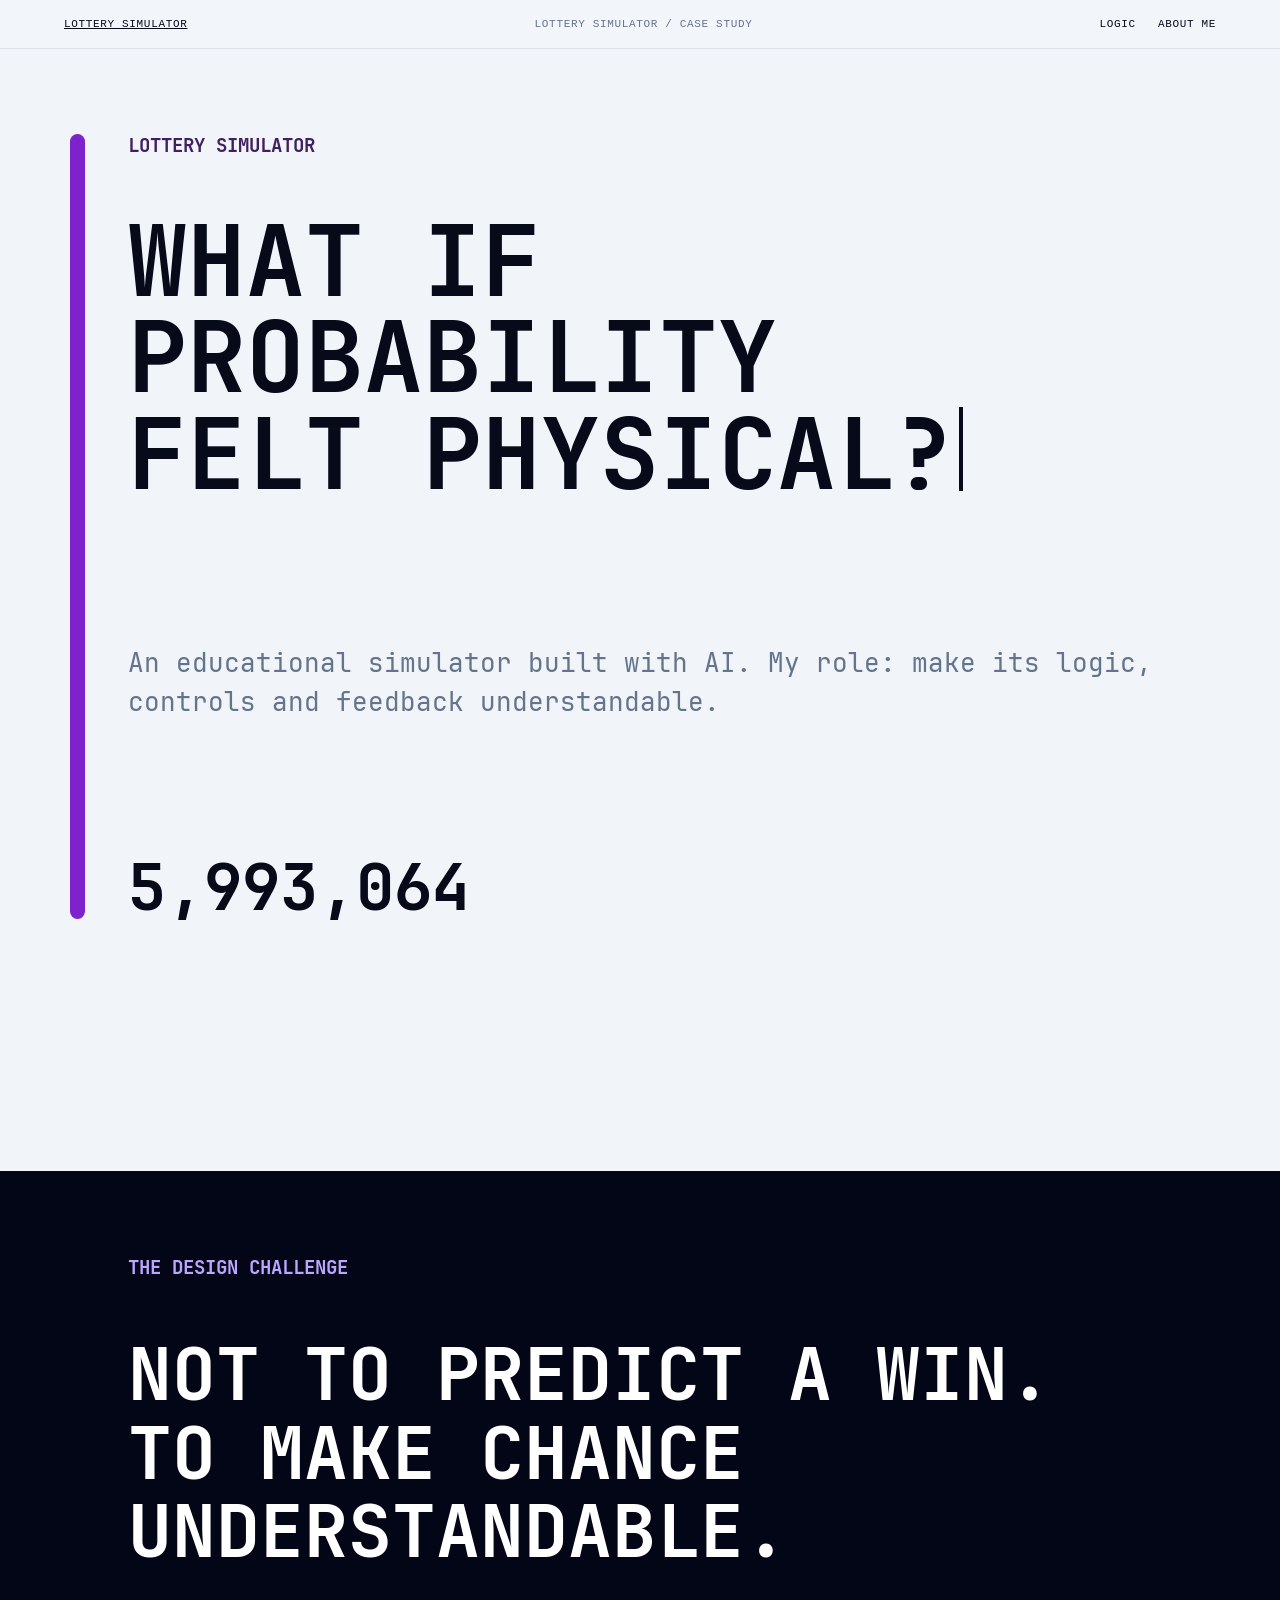
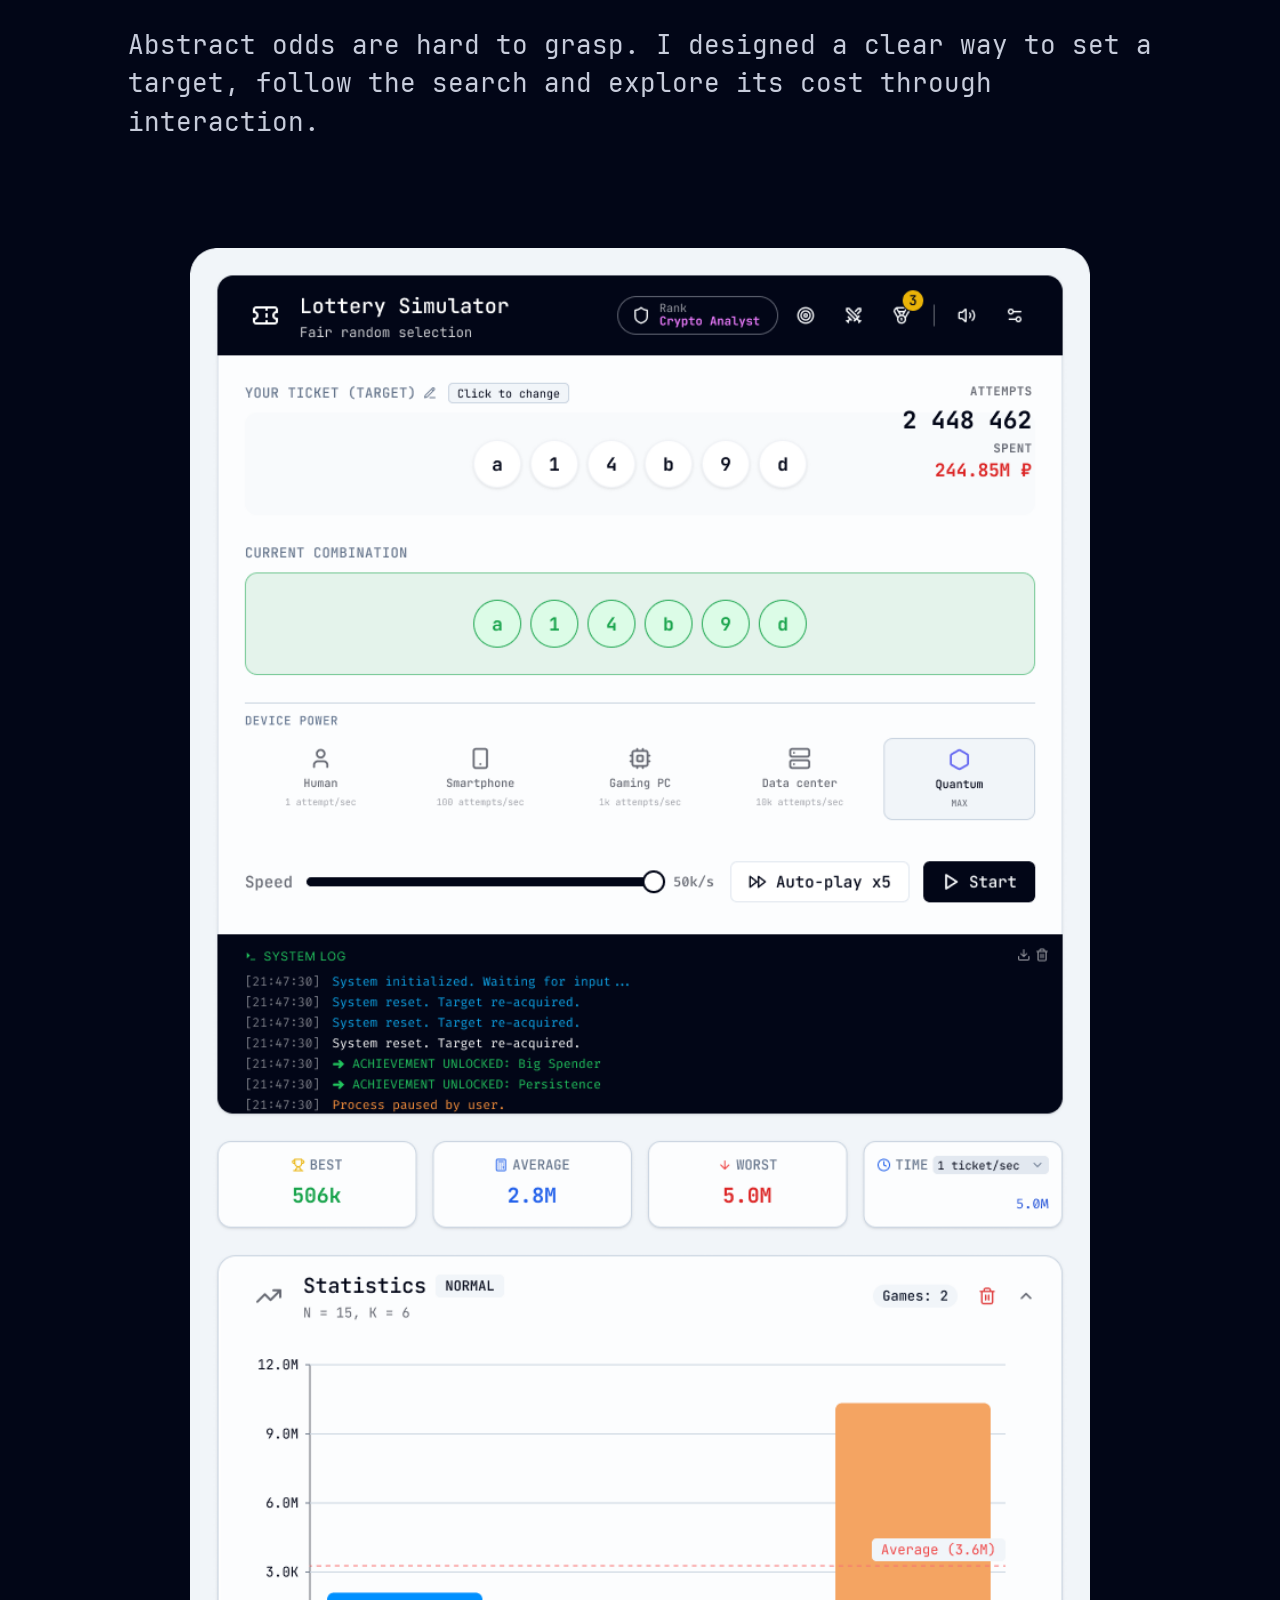
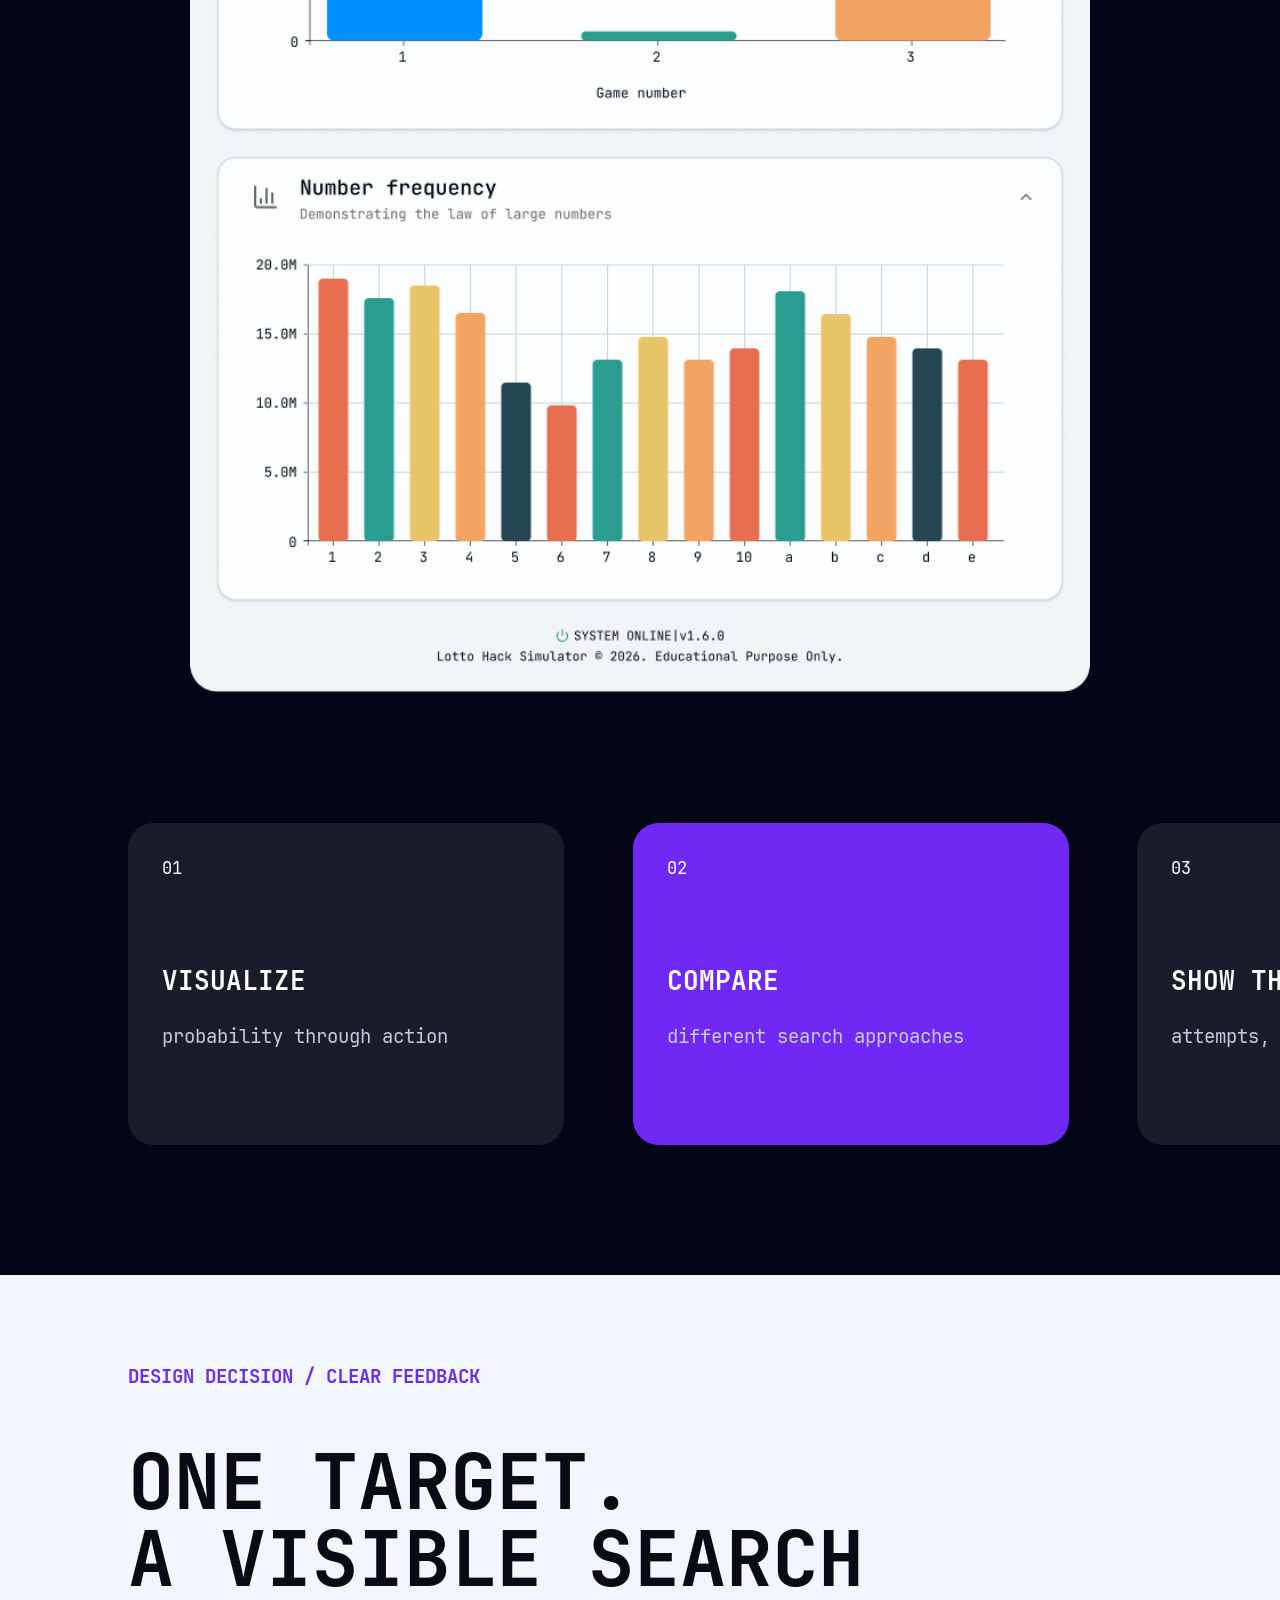
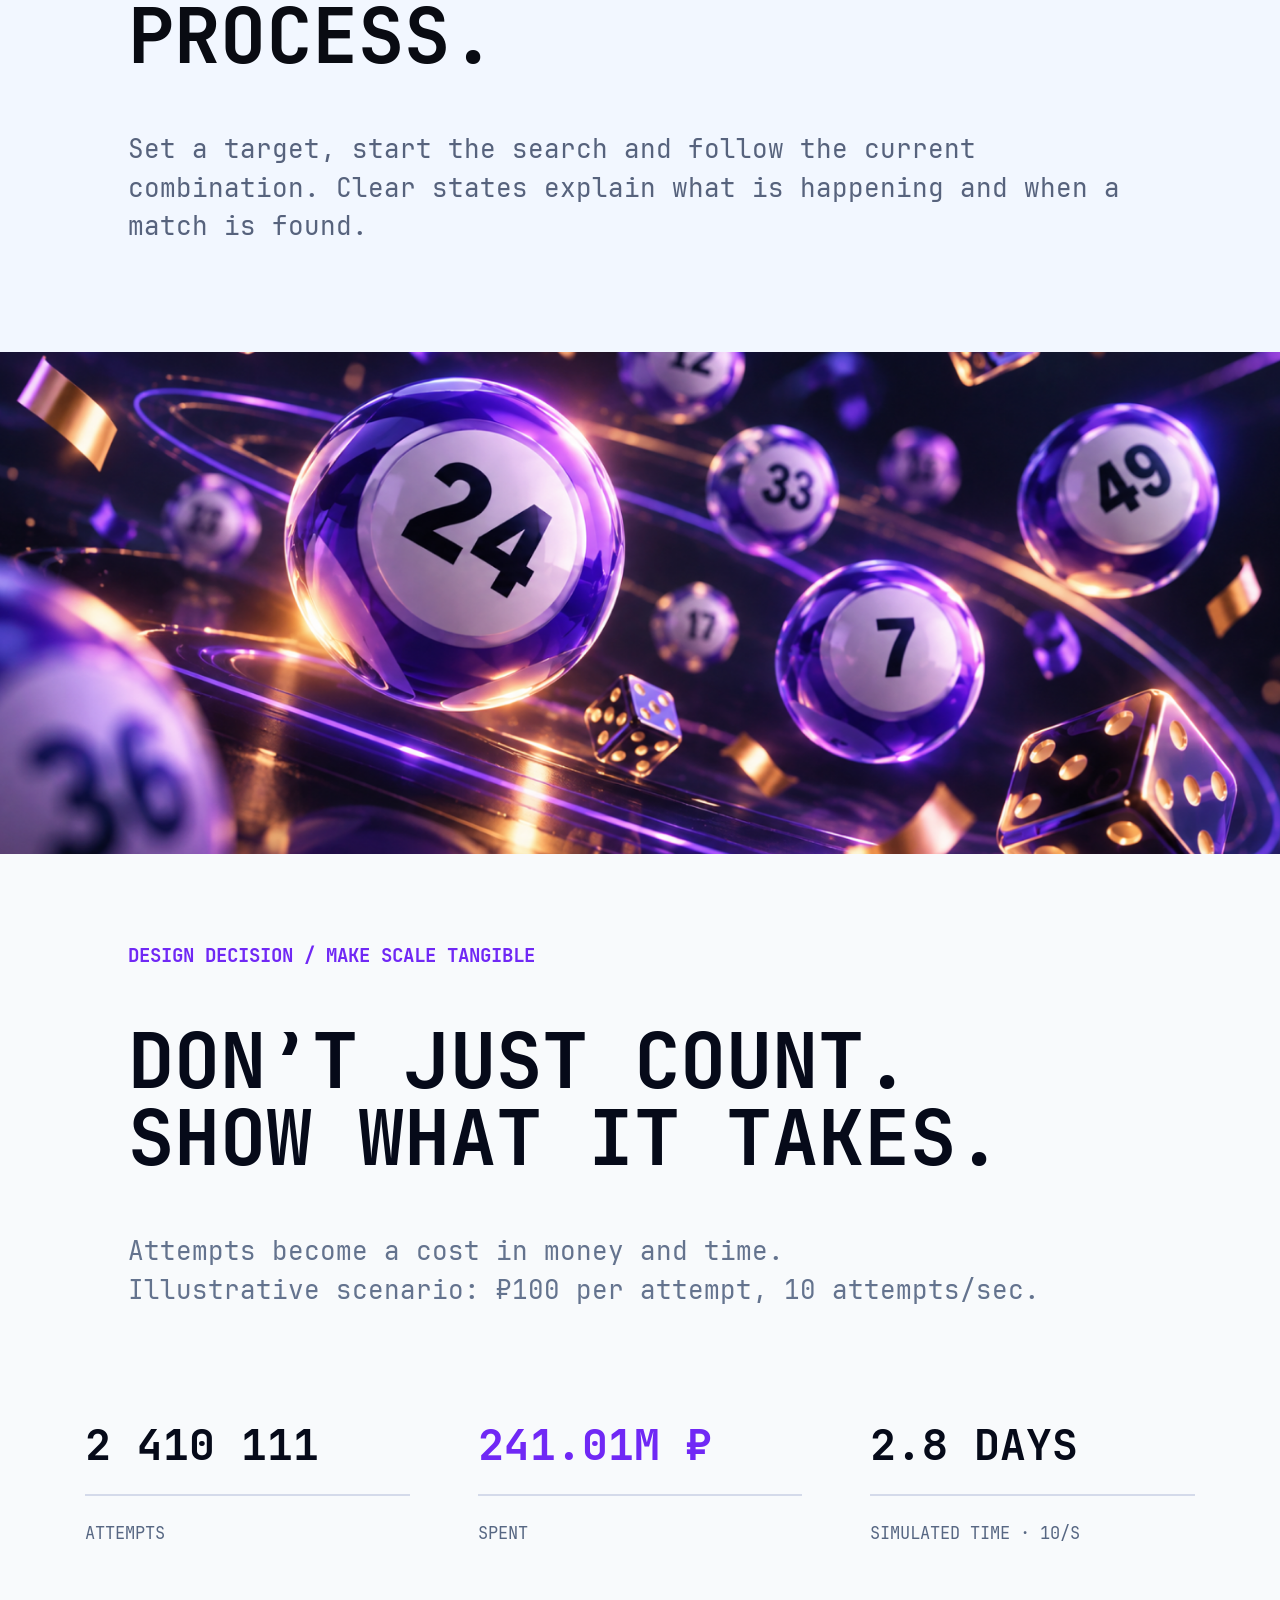
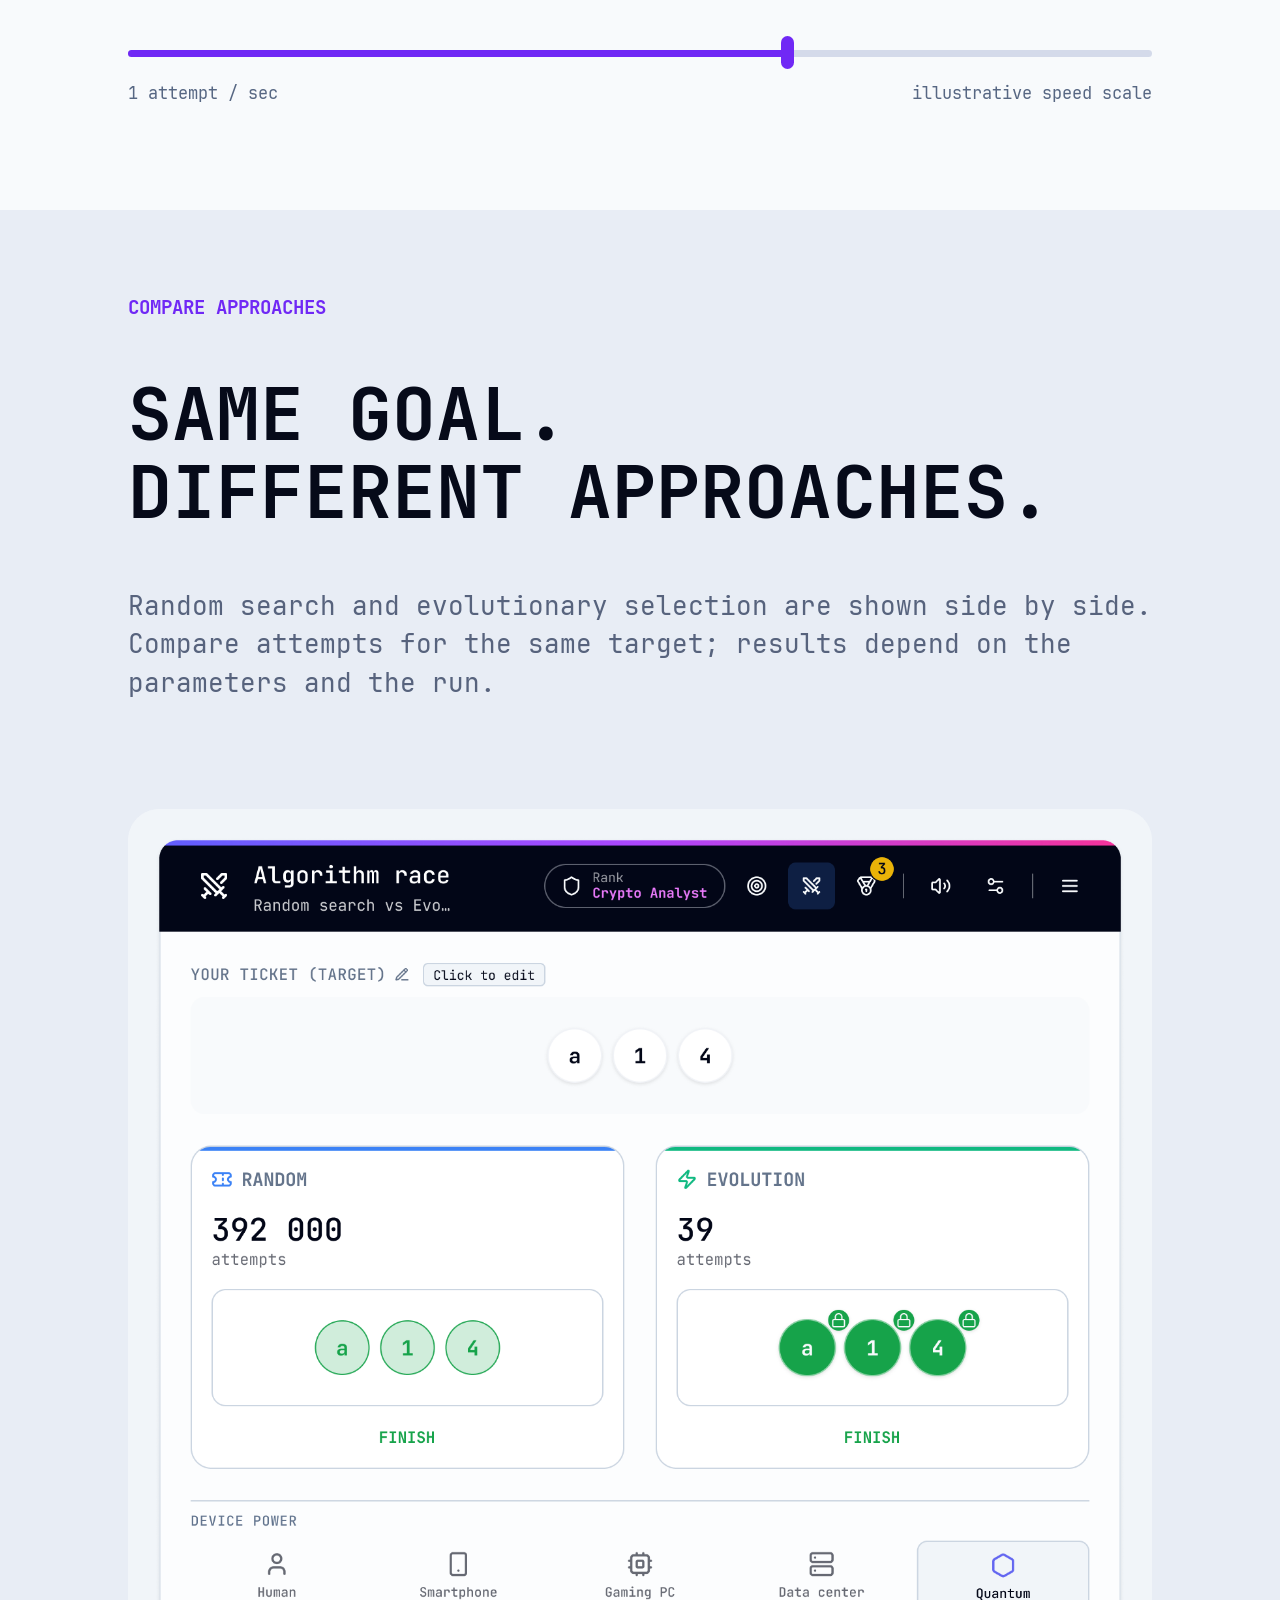
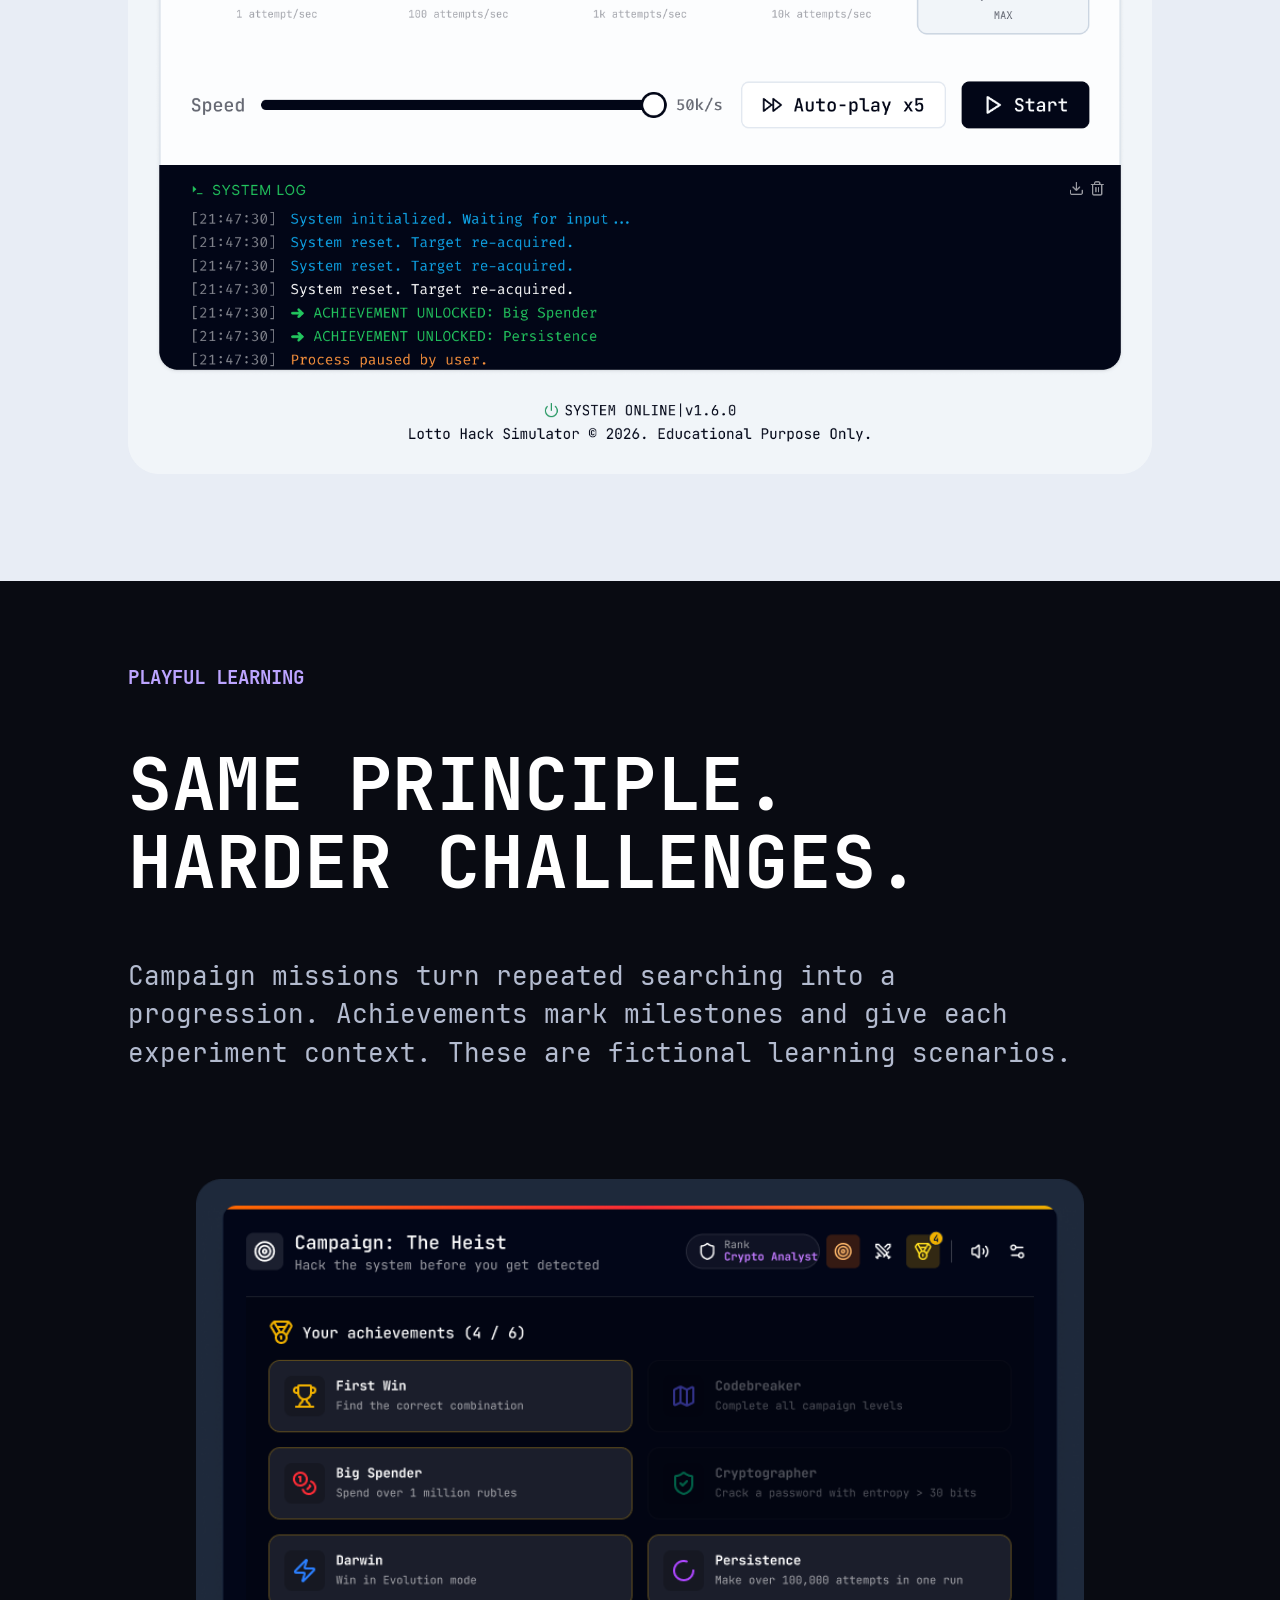
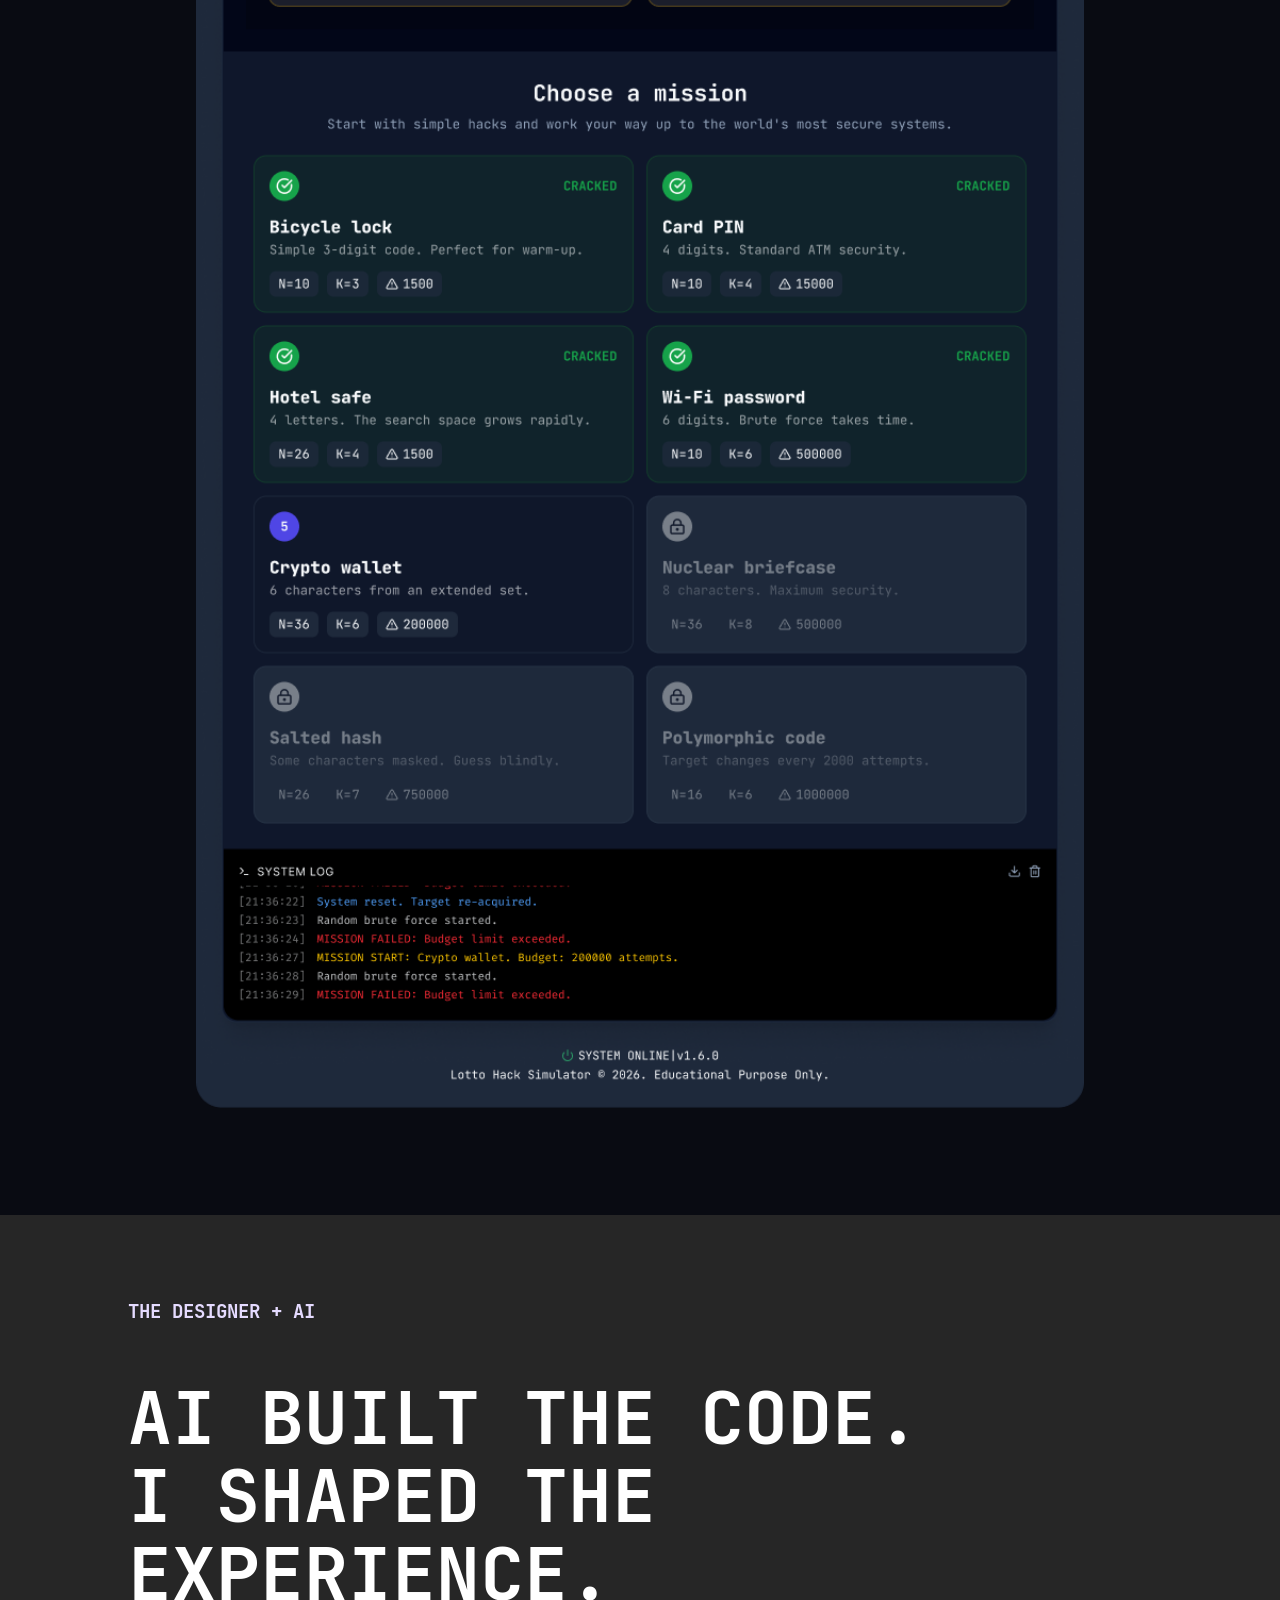
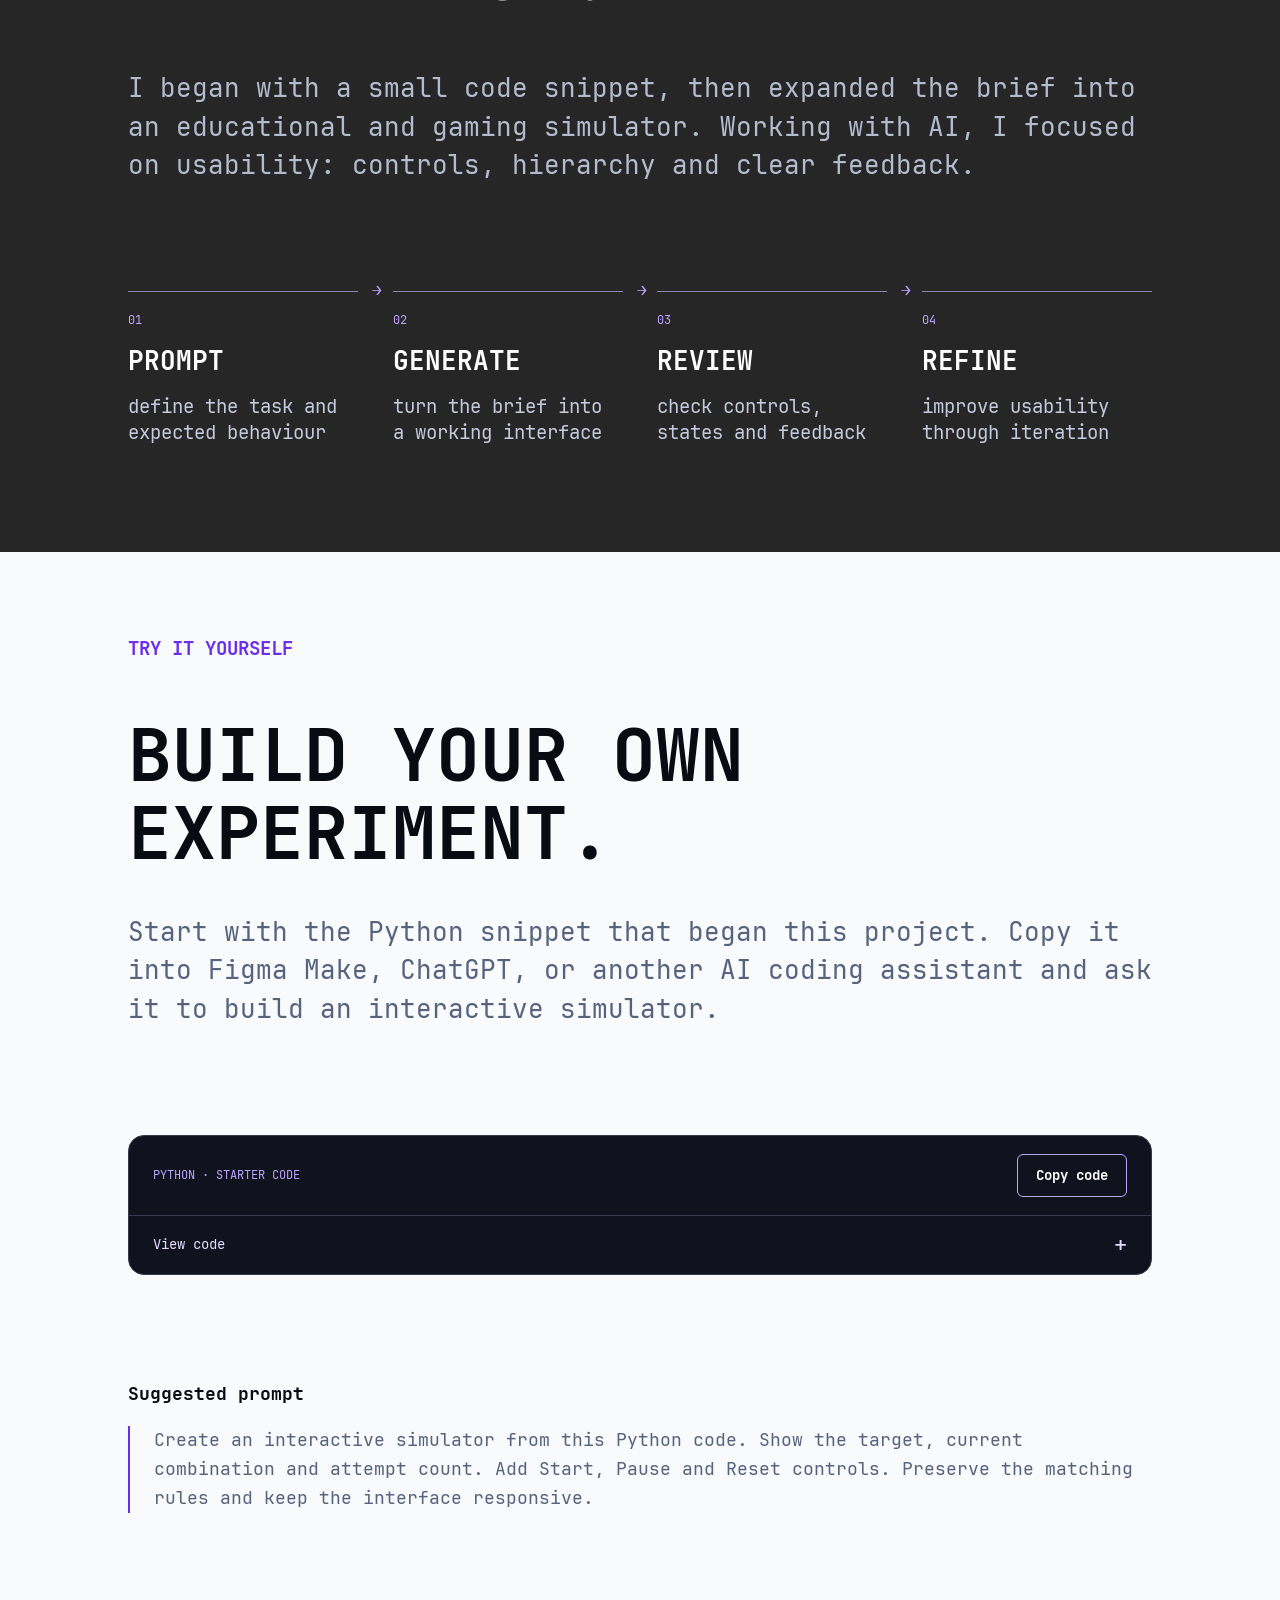
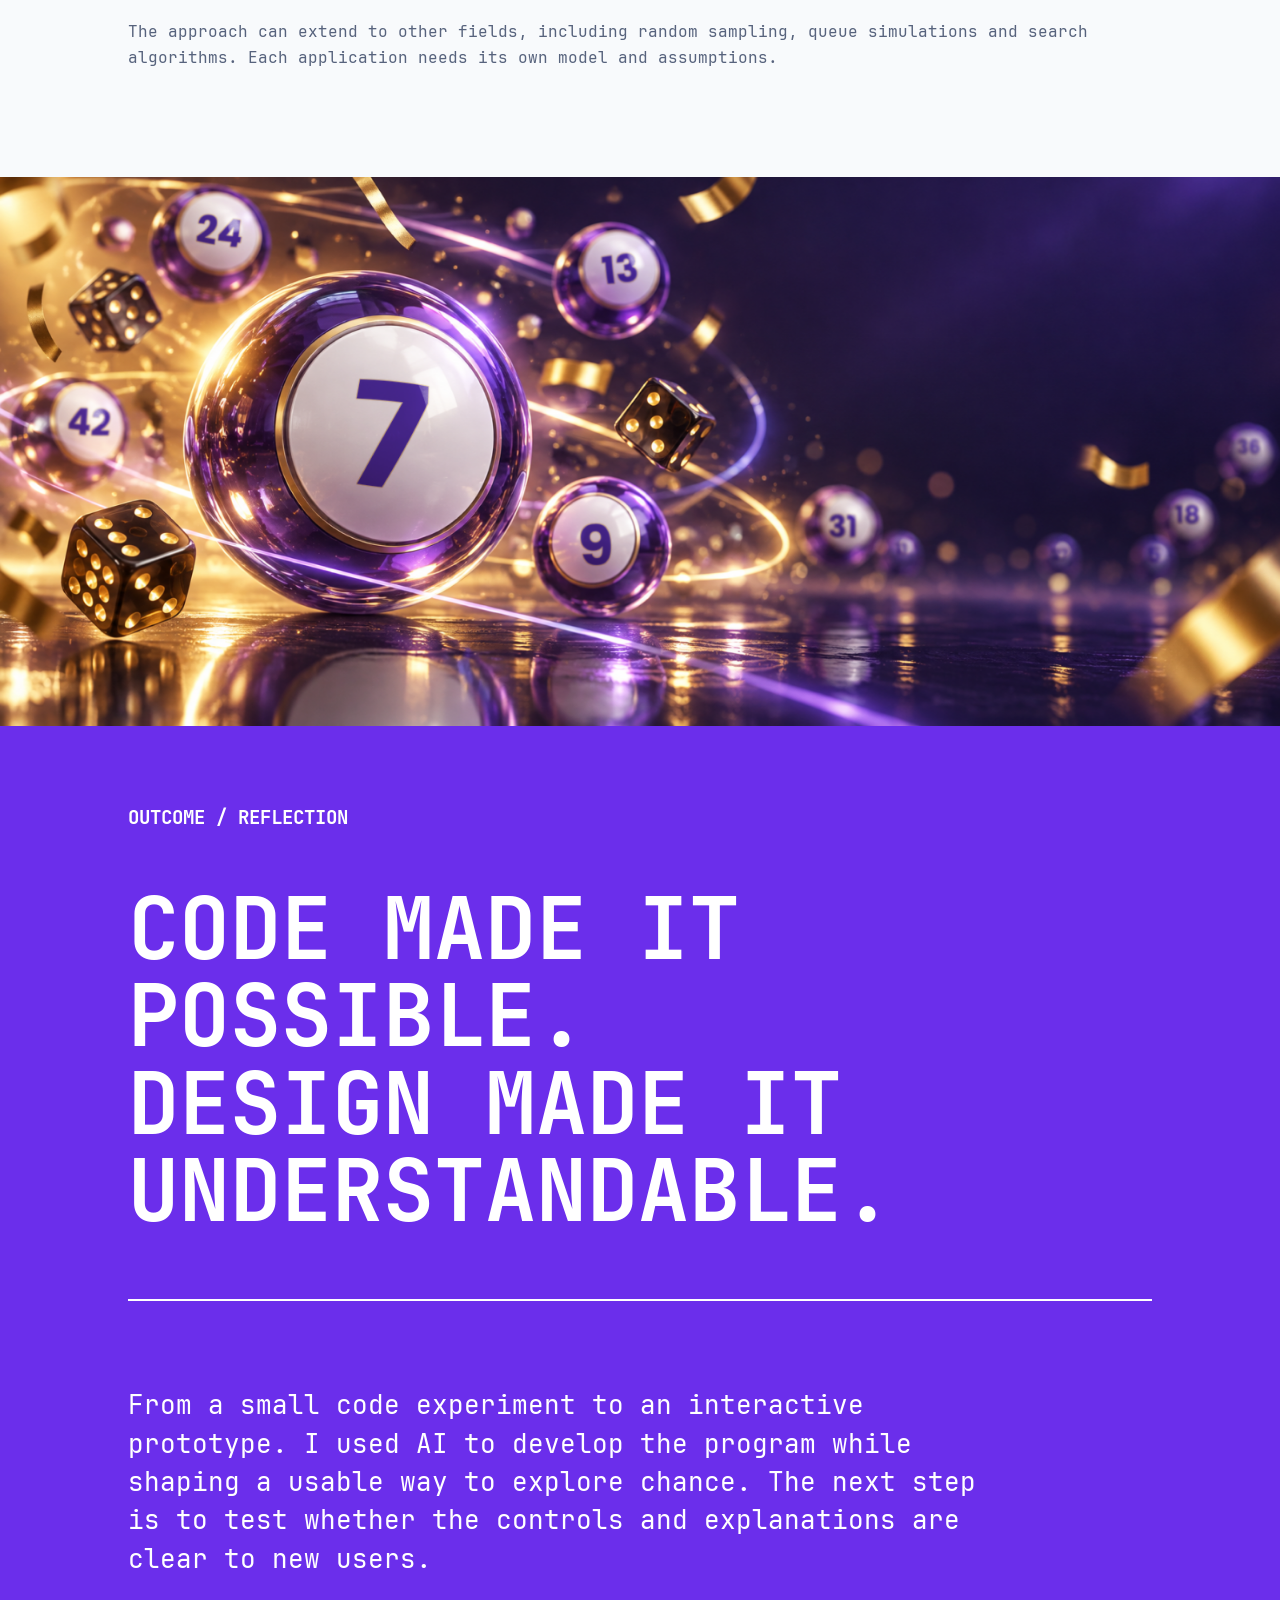
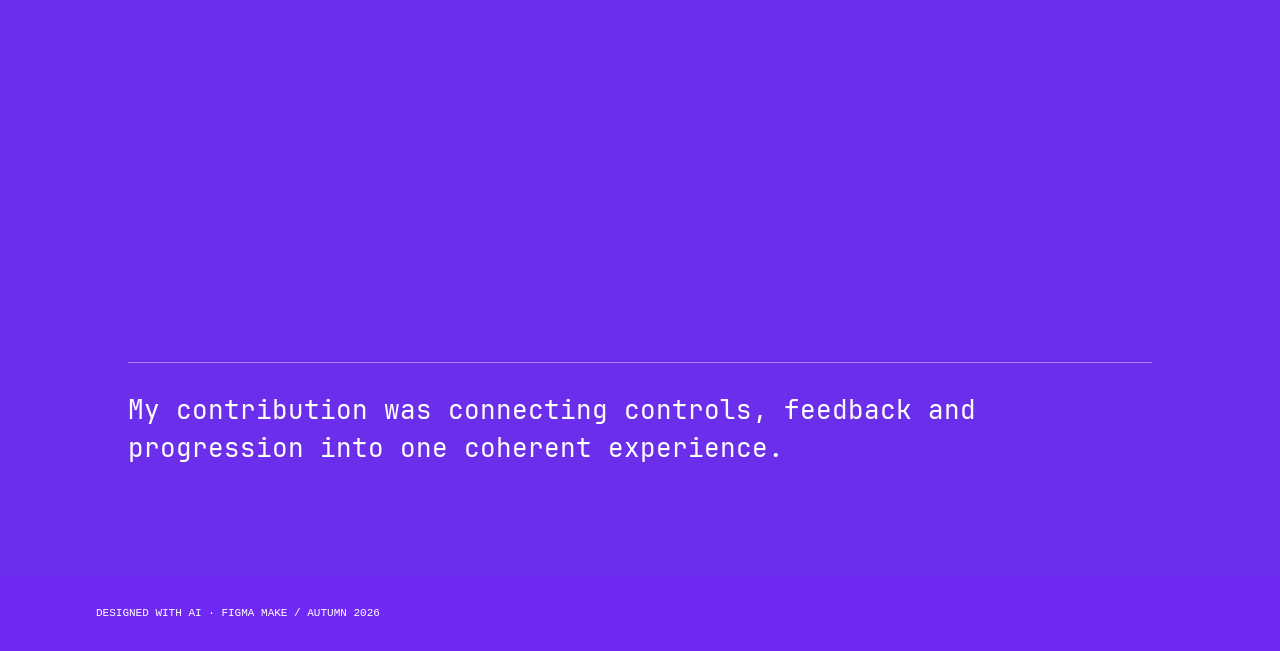
==== commit b37fde76: "Update index.html 1. Renamelink Scale on About Me 2. Add page and link on the page resume.html" ====
--- a/index.html
+++ b/index.html
@@ -20,7 +20,7 @@
 <link rel="stylesheet" href="first-illustration-motion.css">
 </head>
 <body>
-<header><a href="https://www.figma.com/make/Lk2rFzTXUgvLuCTCroZu73/%D0%A1%D0%B8%D0%BC%D1%83%D0%BB%D1%8F%D1%82%D0%BE%D1%80-%D0%BB%D0%BE%D1%82%D0%B5%D1%80%D0%B5%D0%B8?fullscreen=1&amp;code-node-id=0-9" target="_blank" rel="noopener noreferrer">LOTTERY SIMULATOR</a><span>LOTTERY SIMULATOR / CASE STUDY</span><nav aria-label="Sections"><a href="#logic">LOGIC</a><a href="#metrics">SCALE</a></nav></header>
+<header><a href="https://www.figma.com/make/Lk2rFzTXUgvLuCTCroZu73/%D0%A1%D0%B8%D0%BC%D1%83%D0%BB%D1%8F%D1%82%D0%BE%D1%80-%D0%BB%D0%BE%D1%82%D0%B5%D1%80%D0%B5%D0%B8?fullscreen=1&amp;code-node-id=0-9" target="_blank" rel="noopener noreferrer">LOTTERY SIMULATOR</a><span>LOTTERY SIMULATOR / CASE STUDY</span><nav aria-label="Sections"><a href="#logic">LOGIC</a><a href="resume.html">ABOUT ME</a></nav></header>
 <main>
 <section id="hero" class="hero" aria-labelledby="hero-title"><div class="rail" aria-hidden="true"></div><div class="hero-top"><p class="kicker reveal">LOTTERY SIMULATOR</p><h1 id="hero-title"><span class="reveal" style="--delay:.15s">WHAT IF</span><span class="reveal" style="--delay:.3s">PROBABILITY</span><span class="reveal" style="--delay:.45s">FELT PHYSICAL?</span></h1></div><div class="hero-grid"><p class="body reveal" style="--delay:.6s">An educational simulator built with AI. My role: make its logic, controls and feedback understandable.</p><div class="reveal" style="--delay:.75s"><div class="stat">13,983,816</div><p class="caption">reference: a 6/49 lottery<br>simulator parameters vary</p></div></div><div class="hero-footer reveal" style="--delay:.9s"><div class="make-credit"><img src="assets/figma-make.svg" width="32" height="32" alt="Figma Make"><span>FIGMA MAKE · PROTOTYPING WITH AI</span></div><span class="scroll-note">SCROLL TO EXPLORE ↓</span></div></section>
 <section id="question" class="question"><p class="kicker reveal">THE DESIGN CHALLENGE</p><h2 class="reveal" style="--delay:.15s">NOT TO PREDICT A WIN.<br>TO MAKE CHANCE UNDERSTANDABLE.</h2><p class="body reveal" style="--delay:.3s">Abstract odds are hard to grasp. I designed a clear way to set a target, follow the search and explore its cost through interaction.</p><img class="feature-image reveal main-screen" src="assets/main-english.png" alt="Figma Make: target, search controls, cost, statistics and frequency distribution" width="788" height="1790" loading="lazy"><div class="three-notes"><article class="note" style="--delay:.5s"><small>01</small><h3>VISUALIZE</h3><p>probability through action</p></article><article class="note" style="--delay:.65s"><small>02</small><h3>COMPARE</h3><p>different search approaches</p></article><article class="note" style="--delay:.8s"><small>03</small><h3>SHOW THE COST</h3><p>attempts, time and money</p></article></div></section>
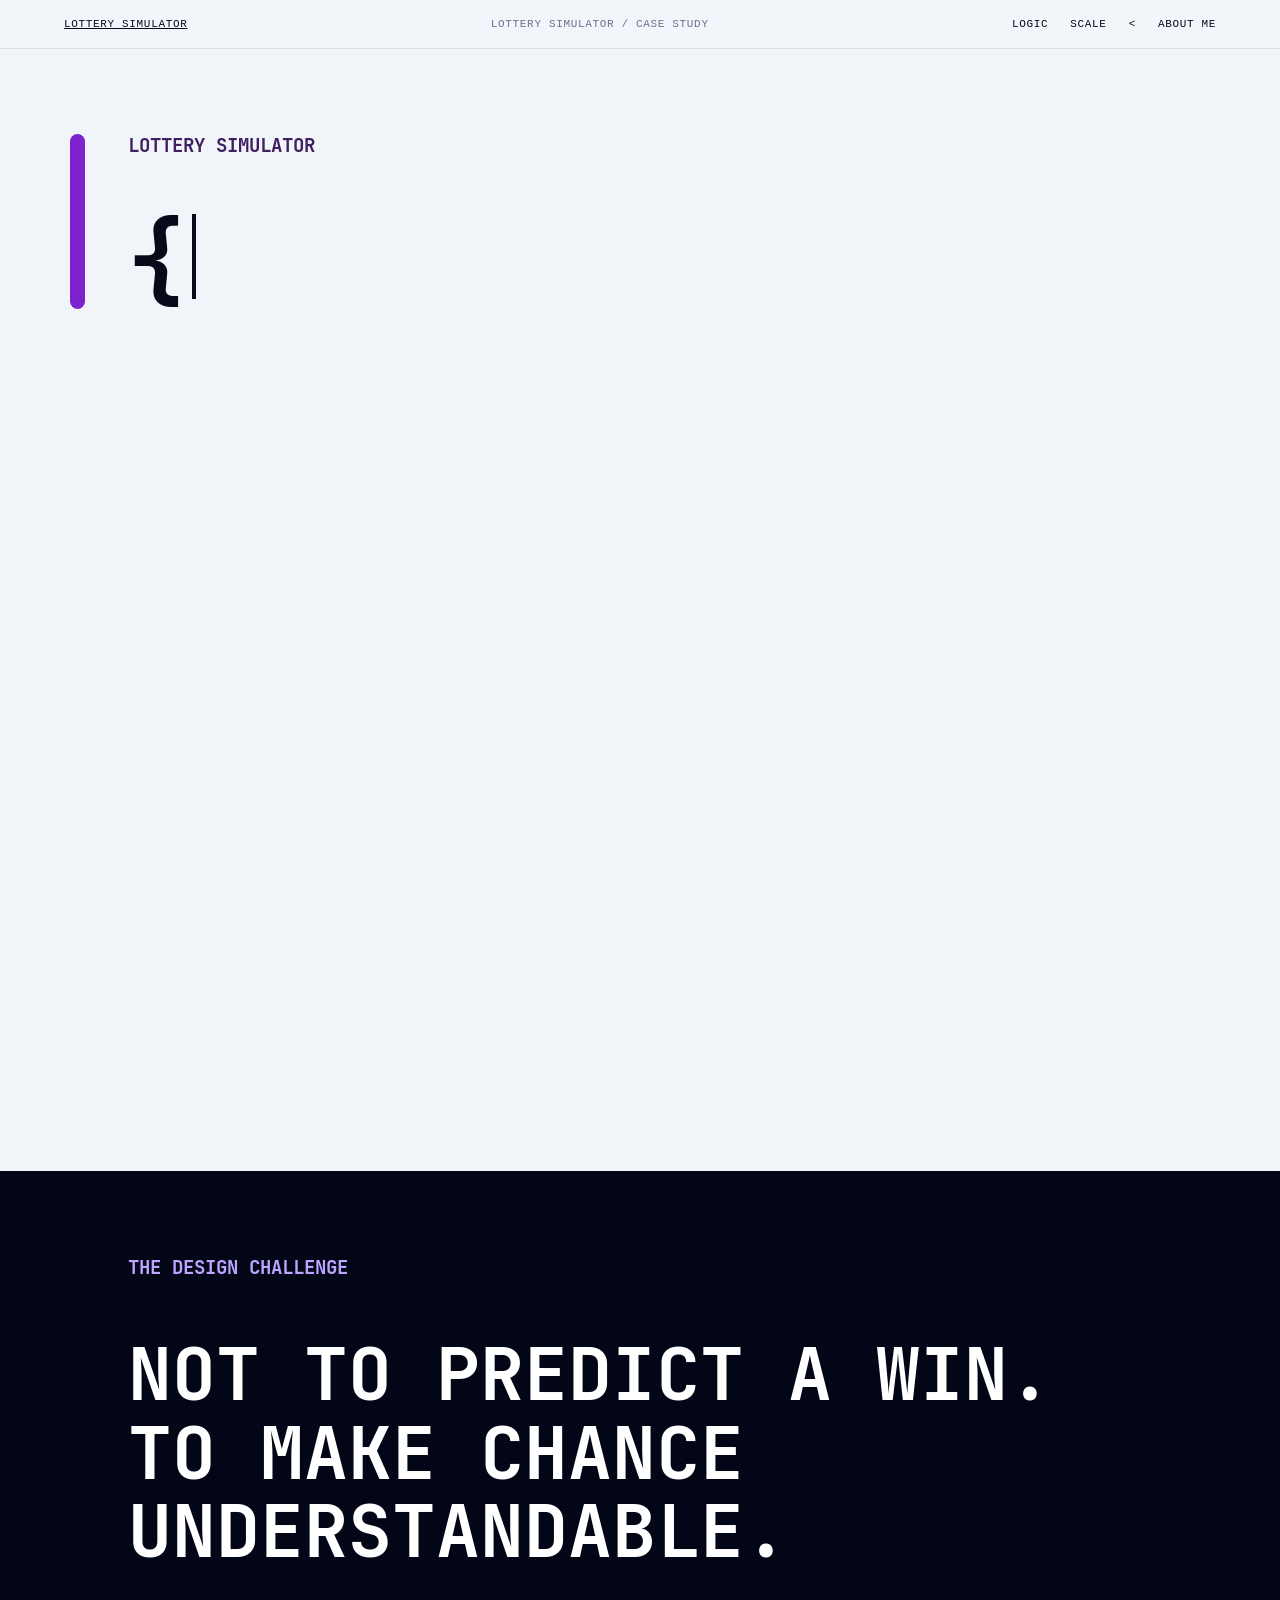
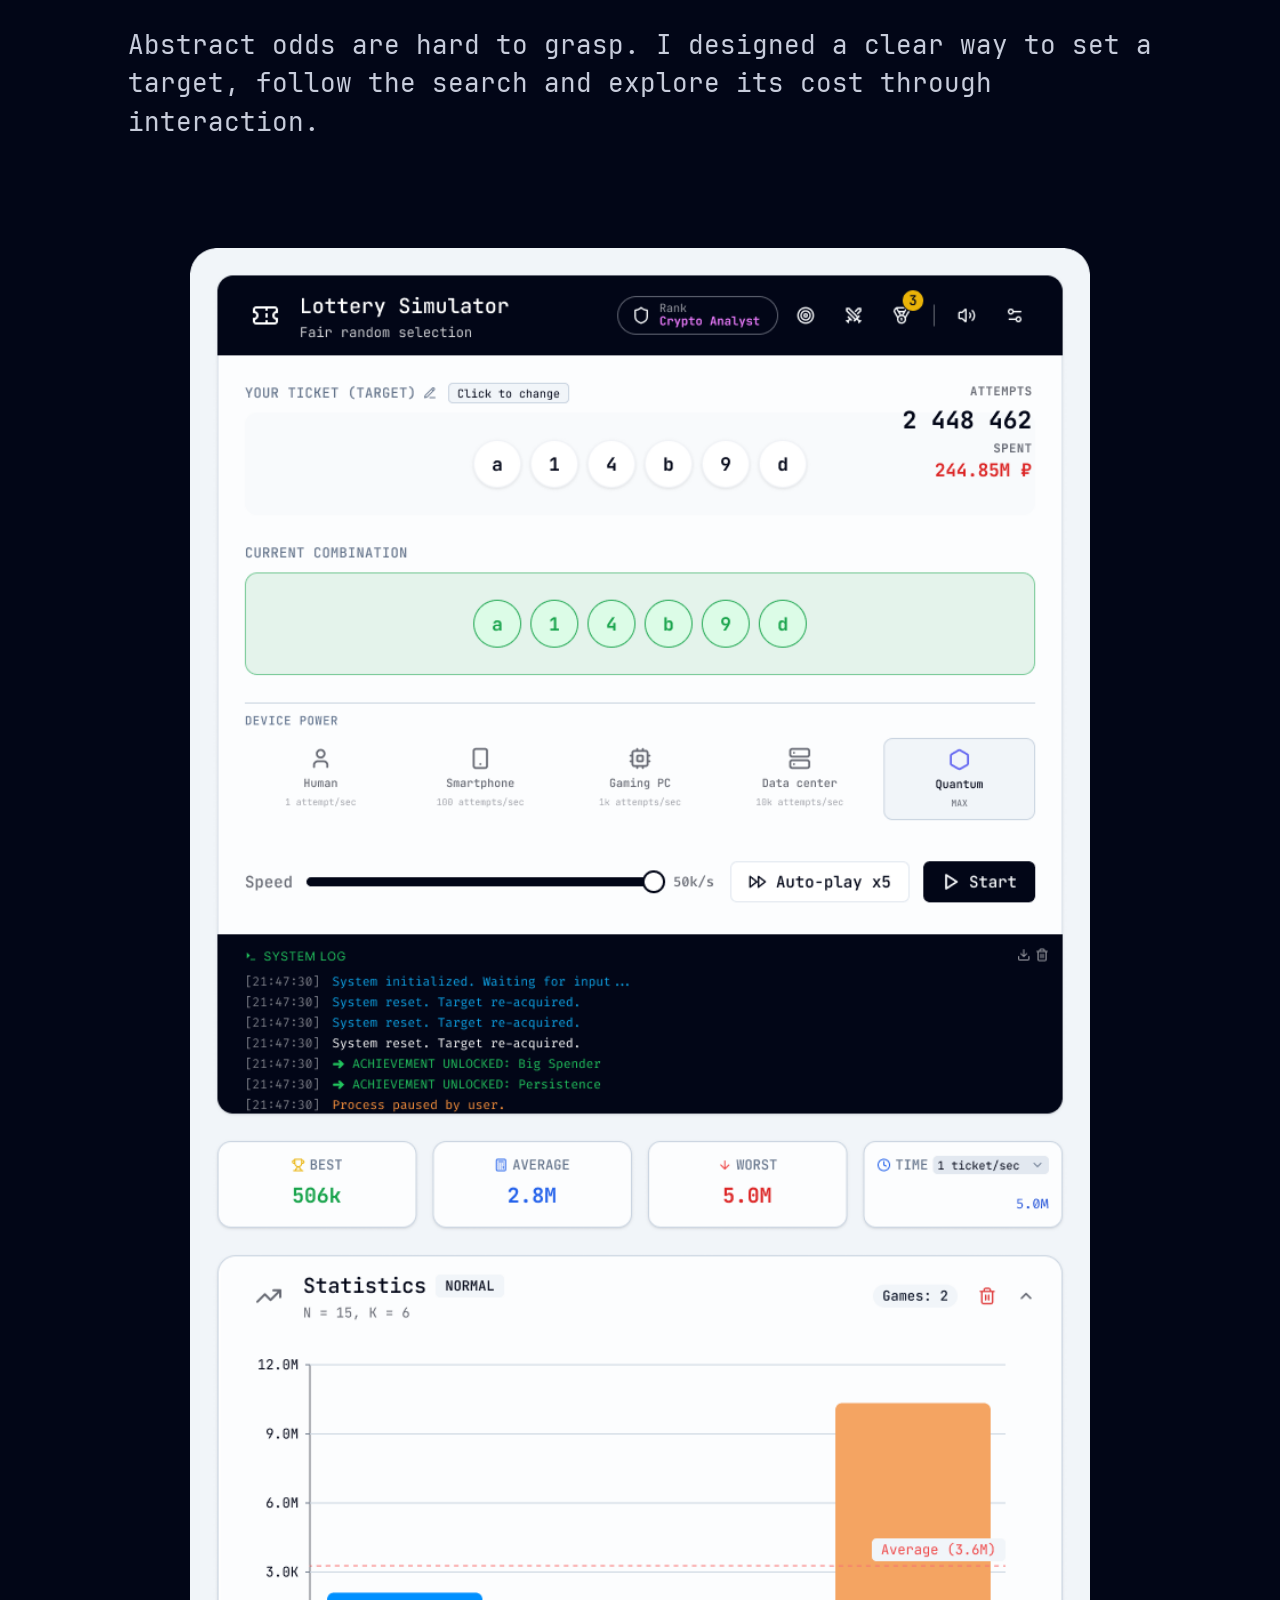
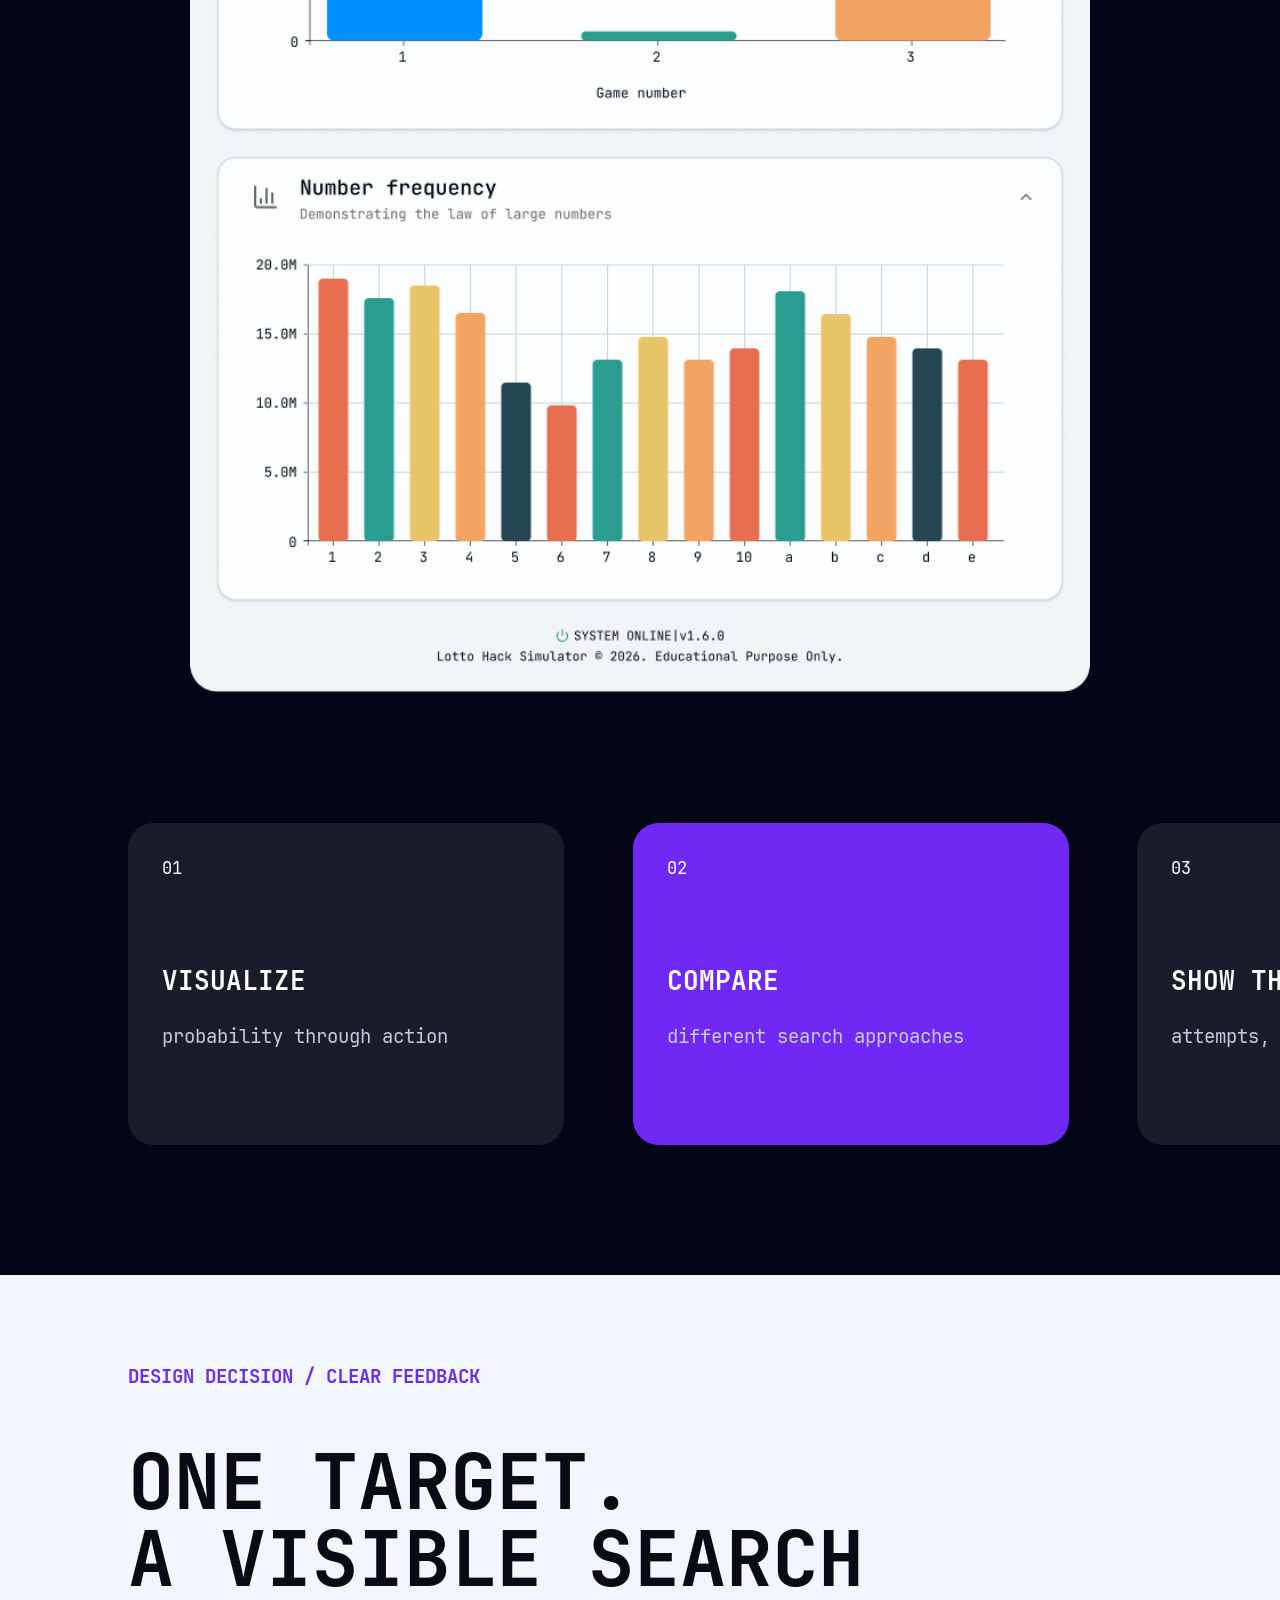
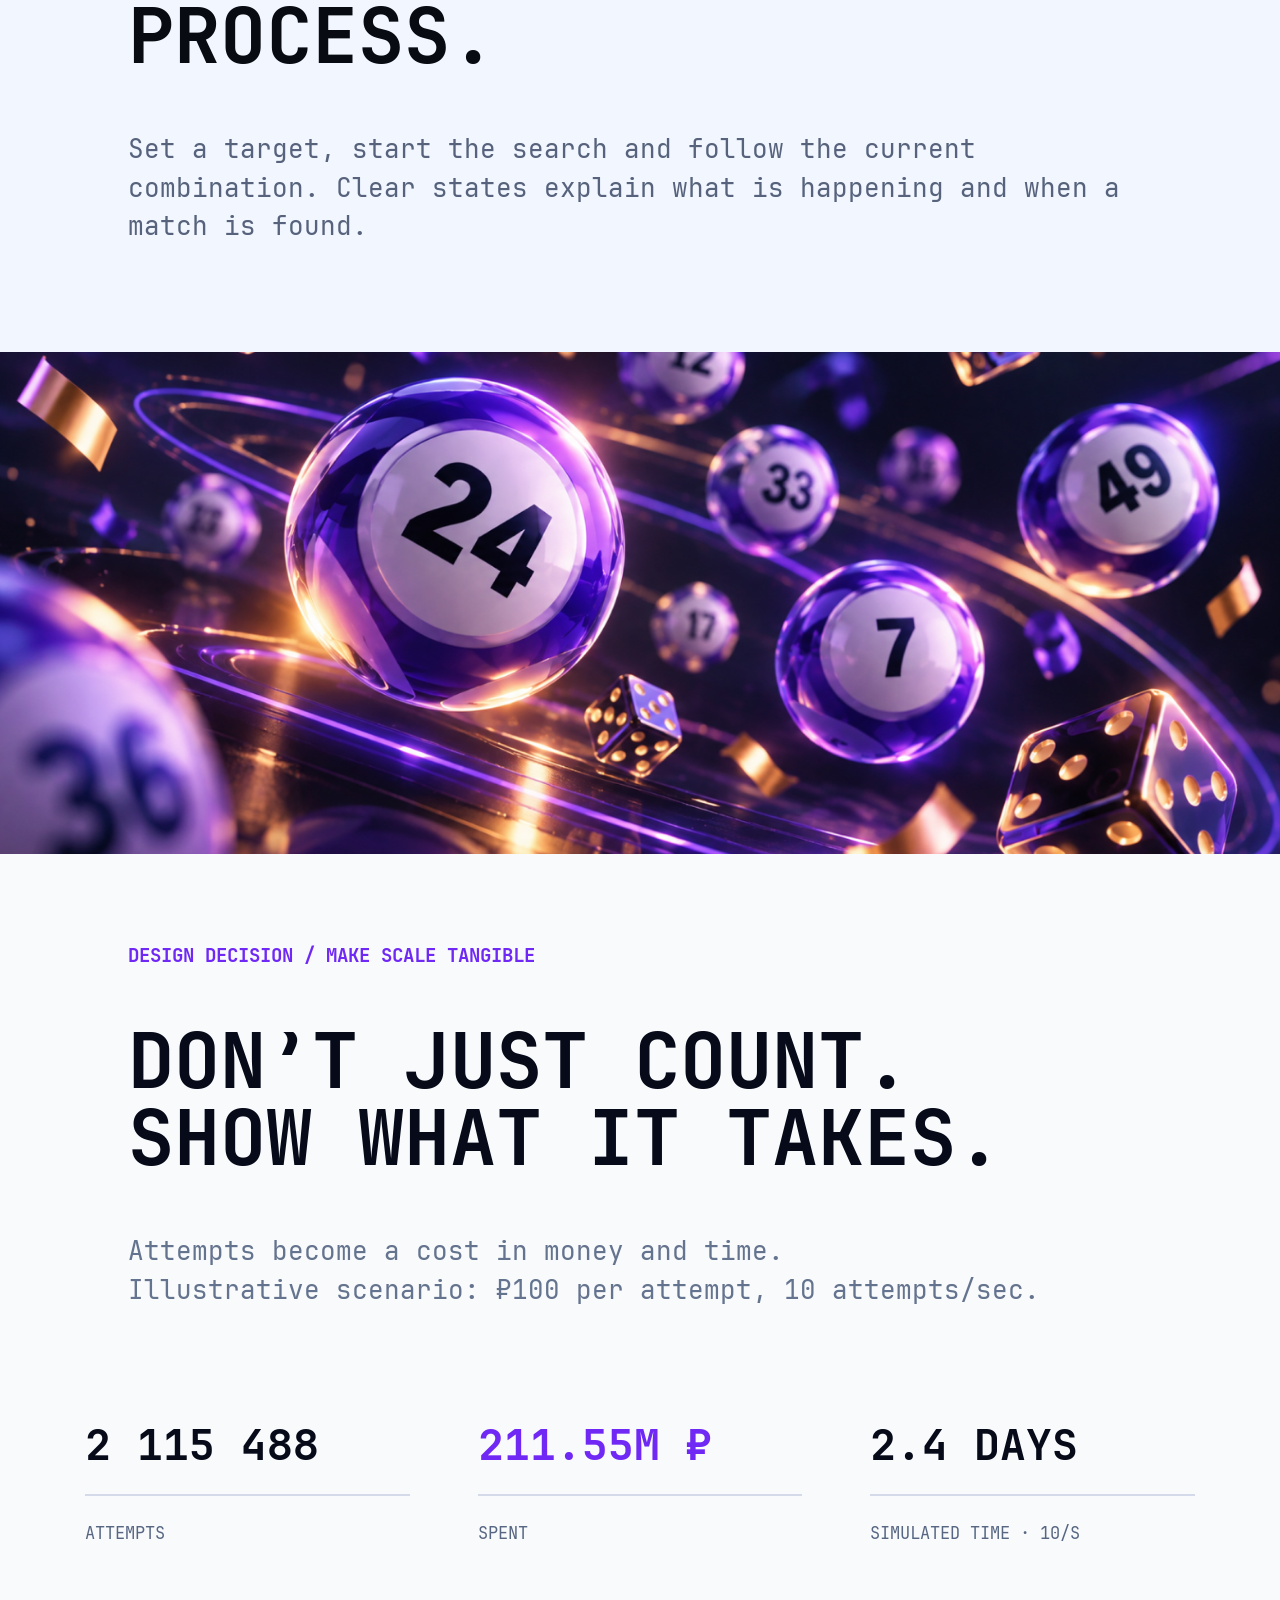
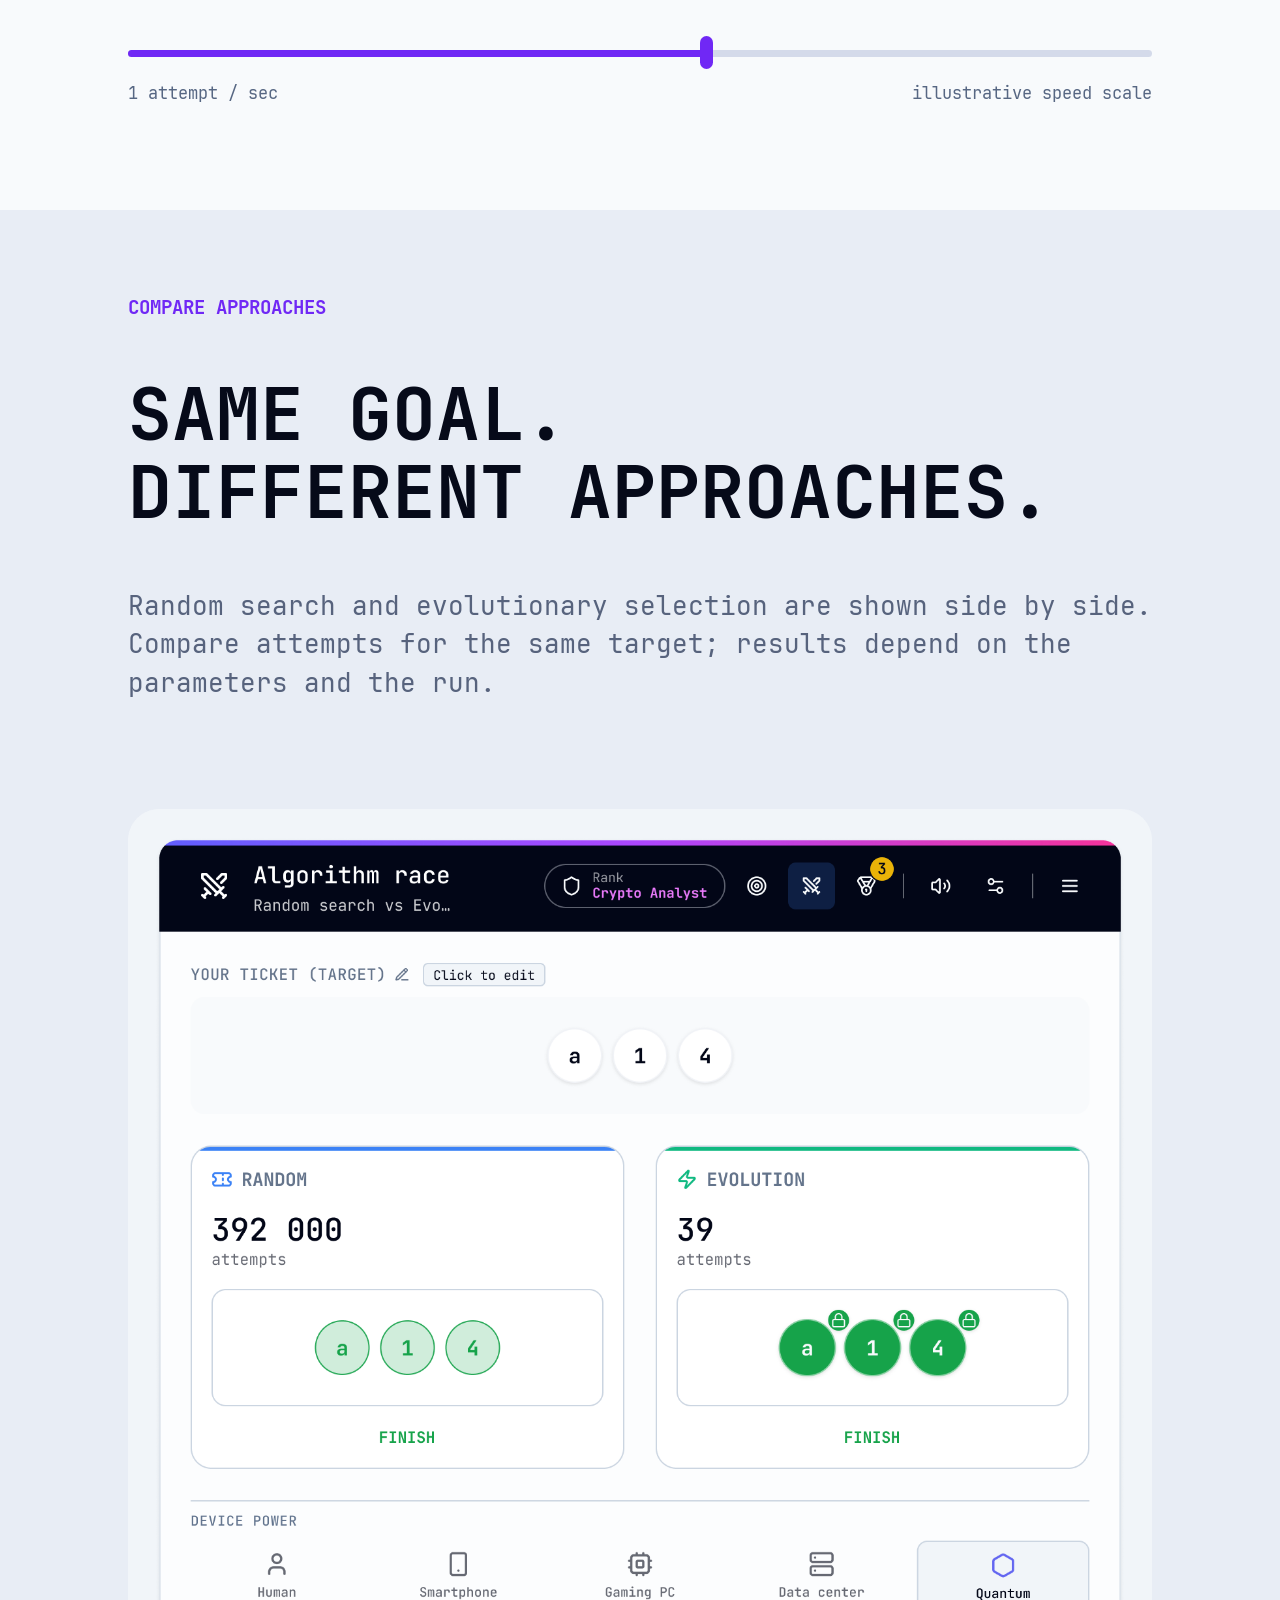
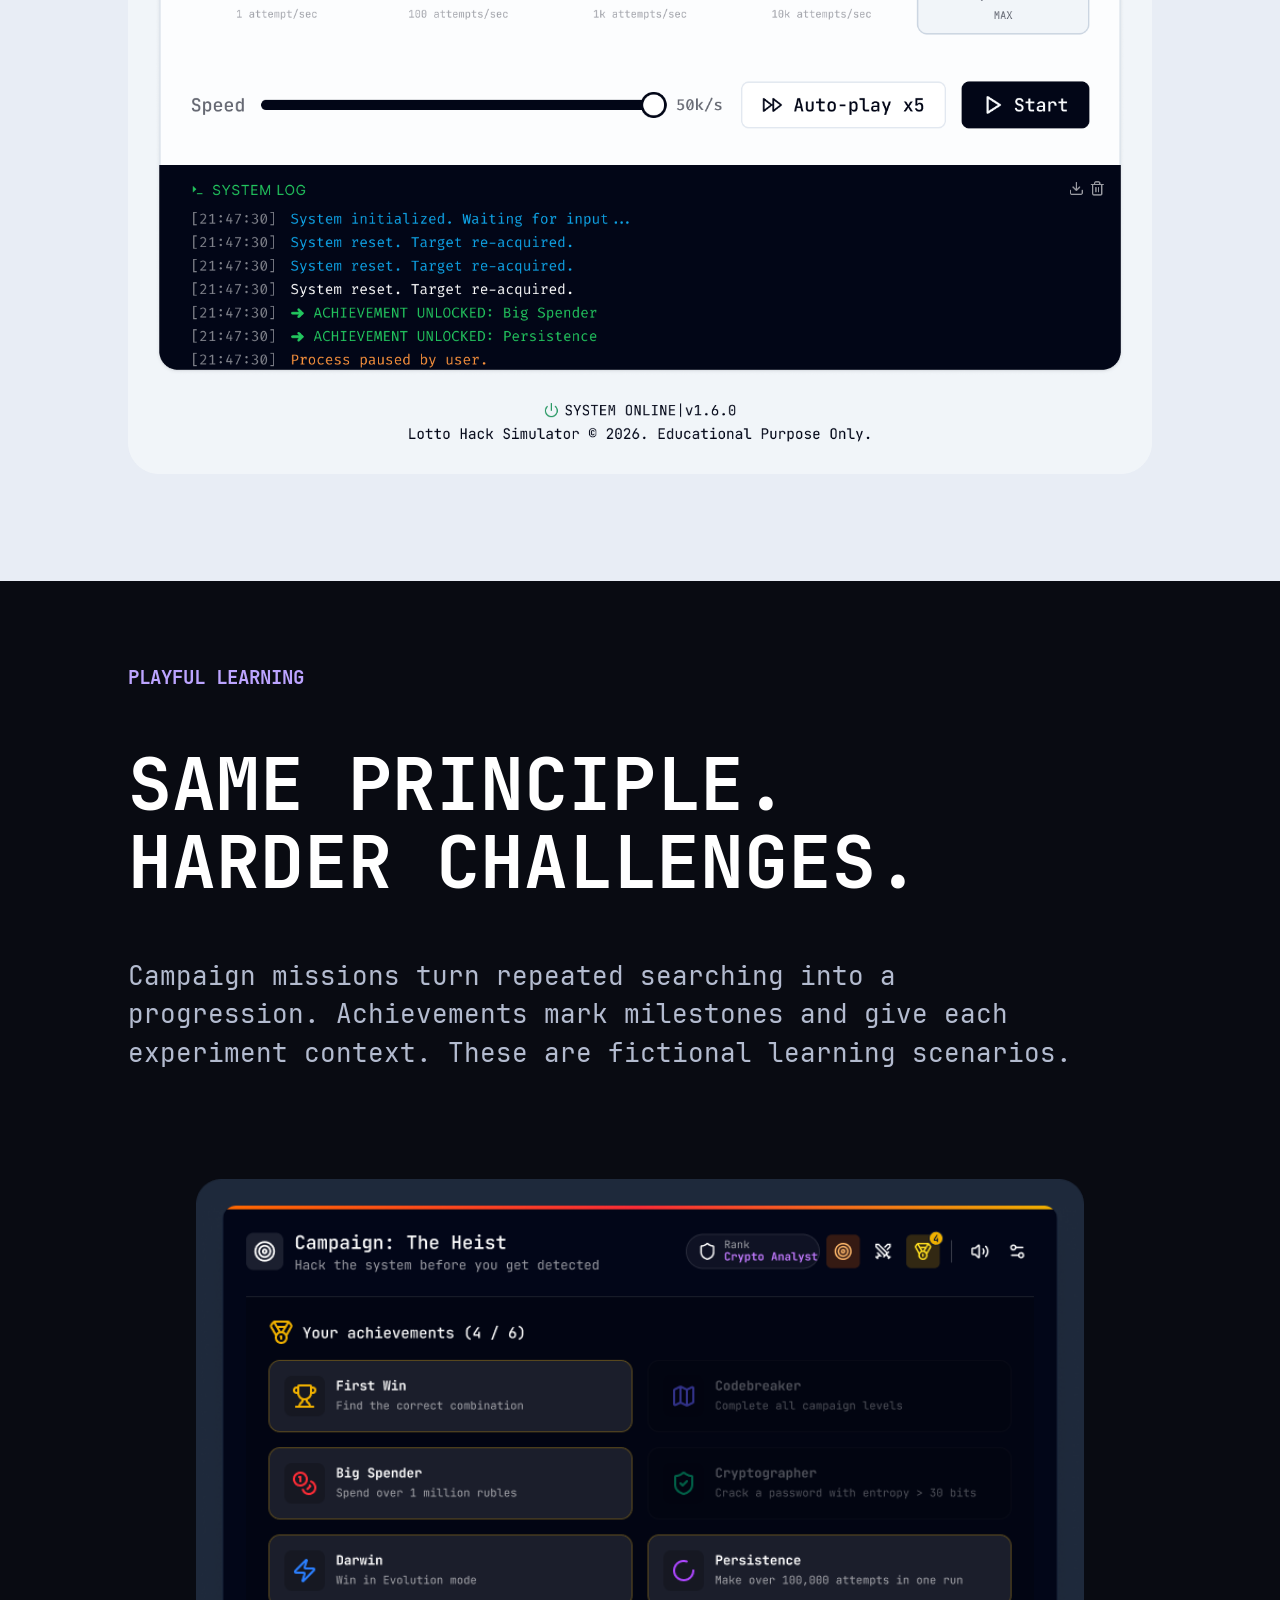
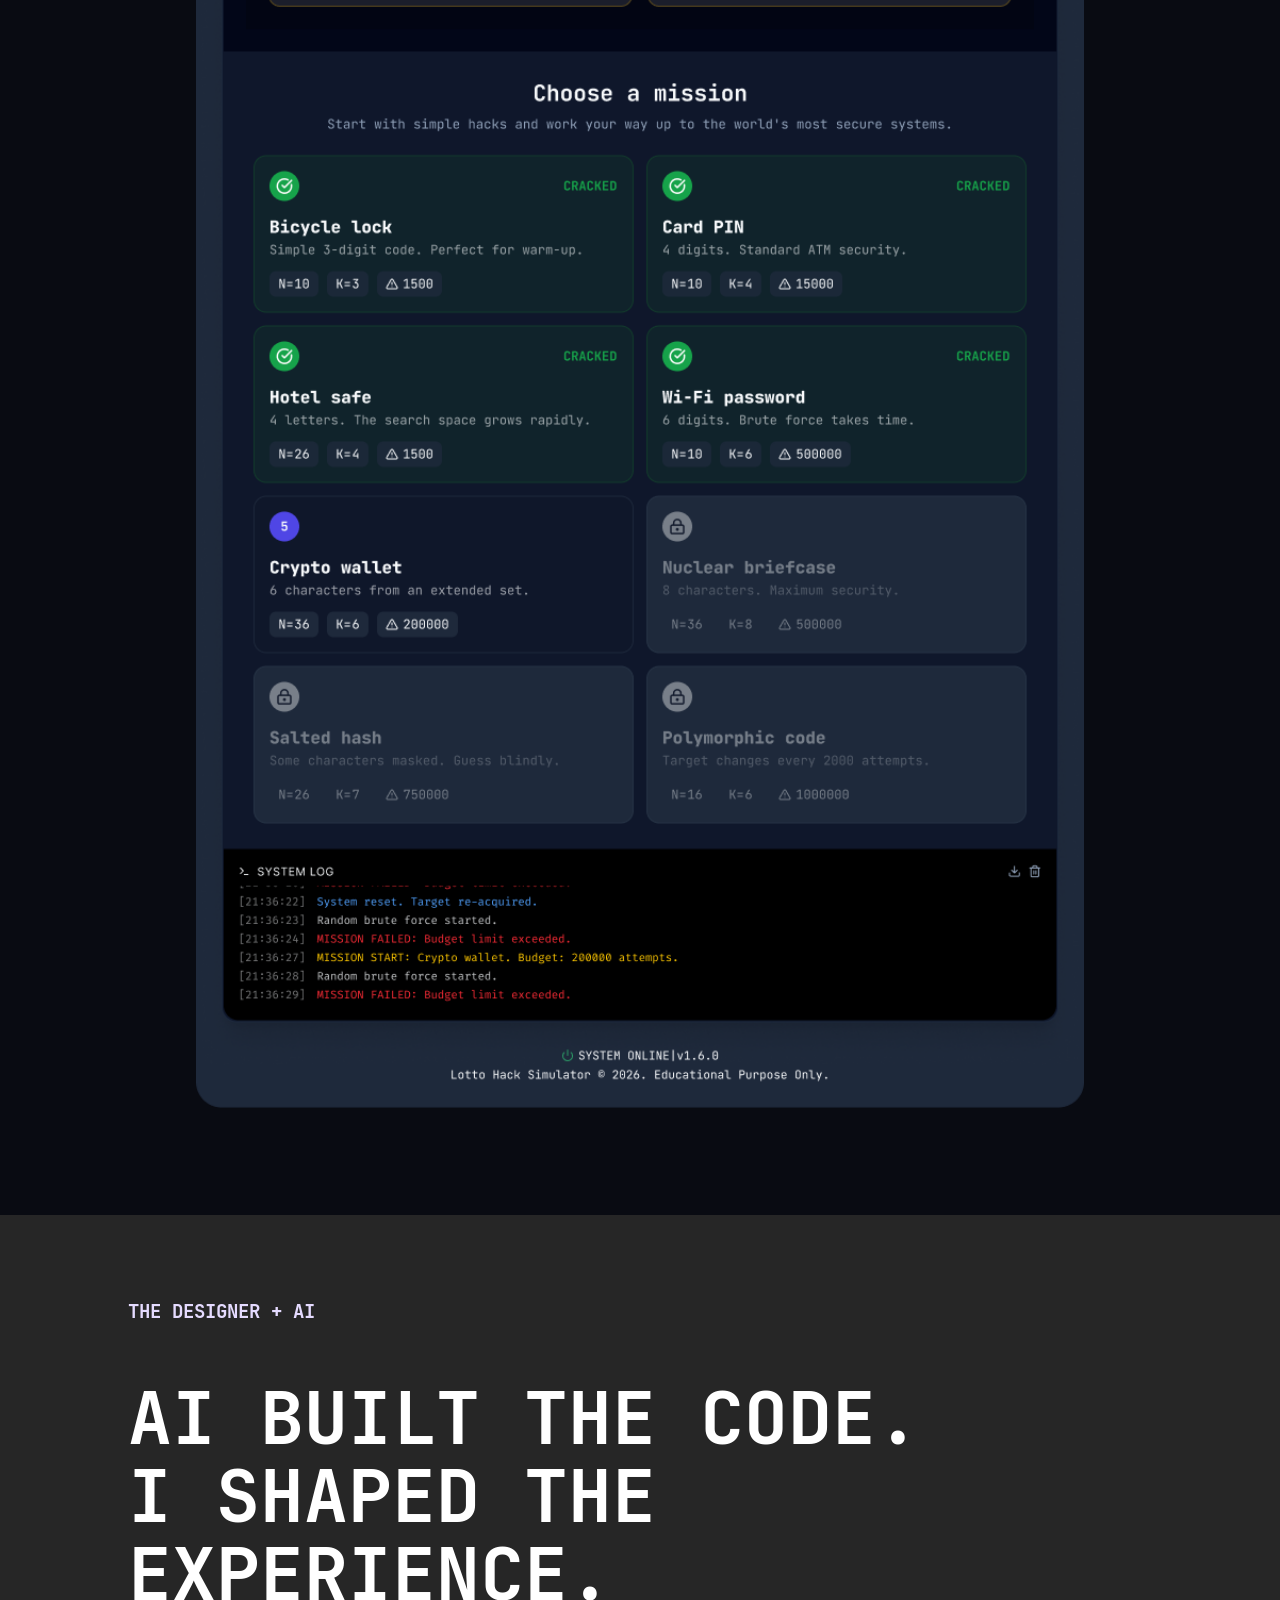
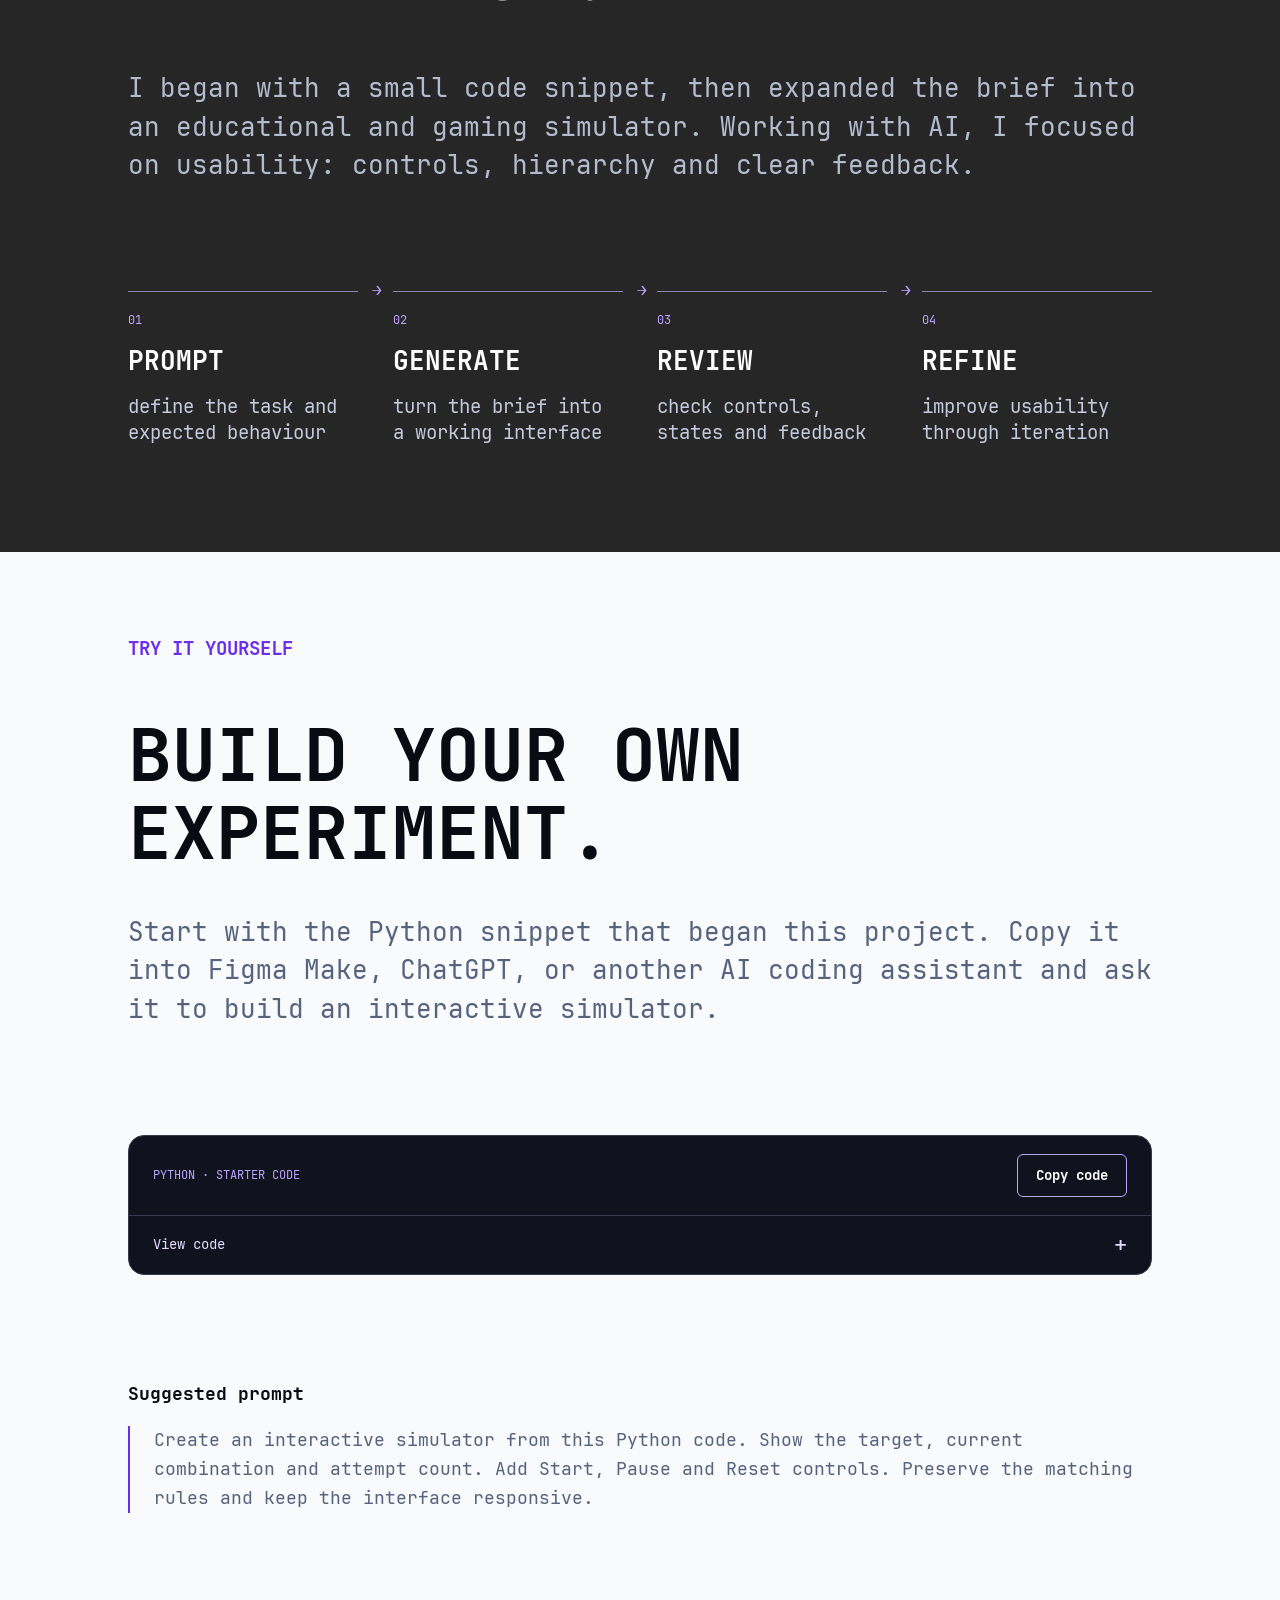
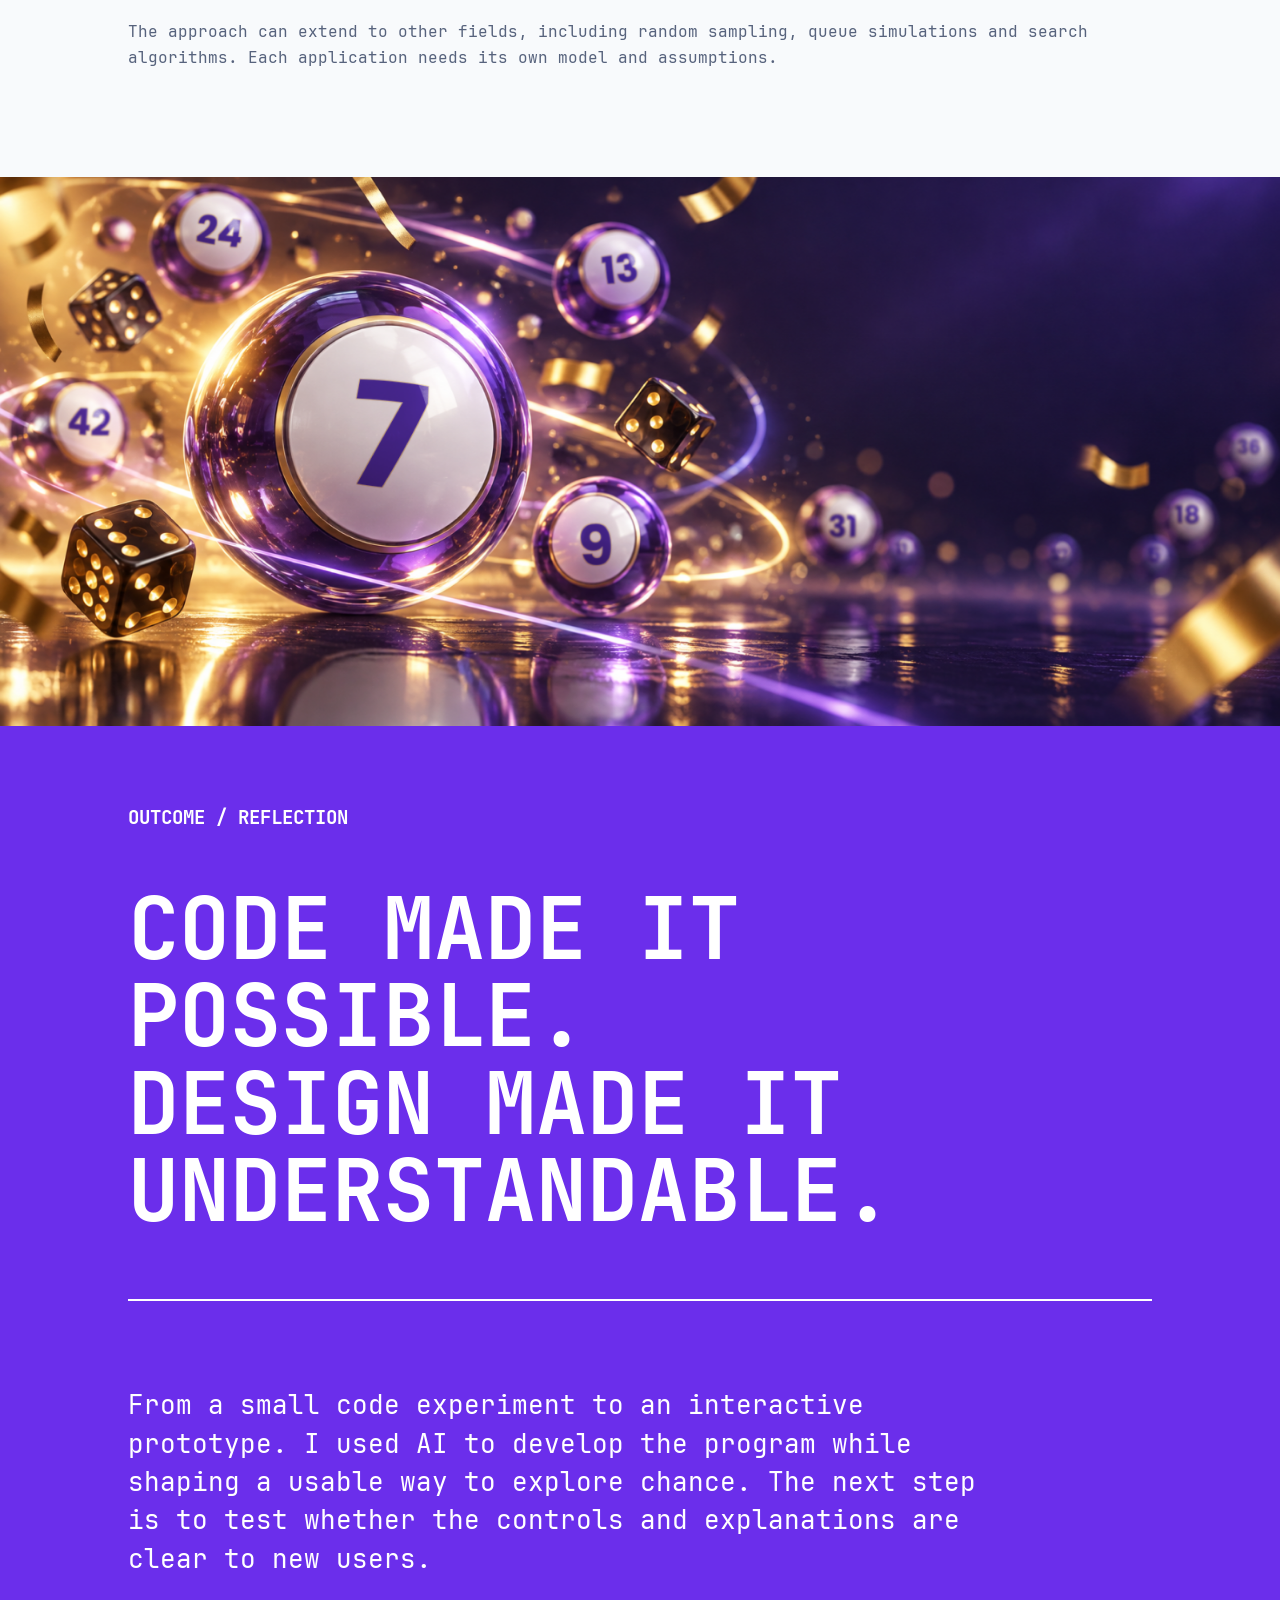
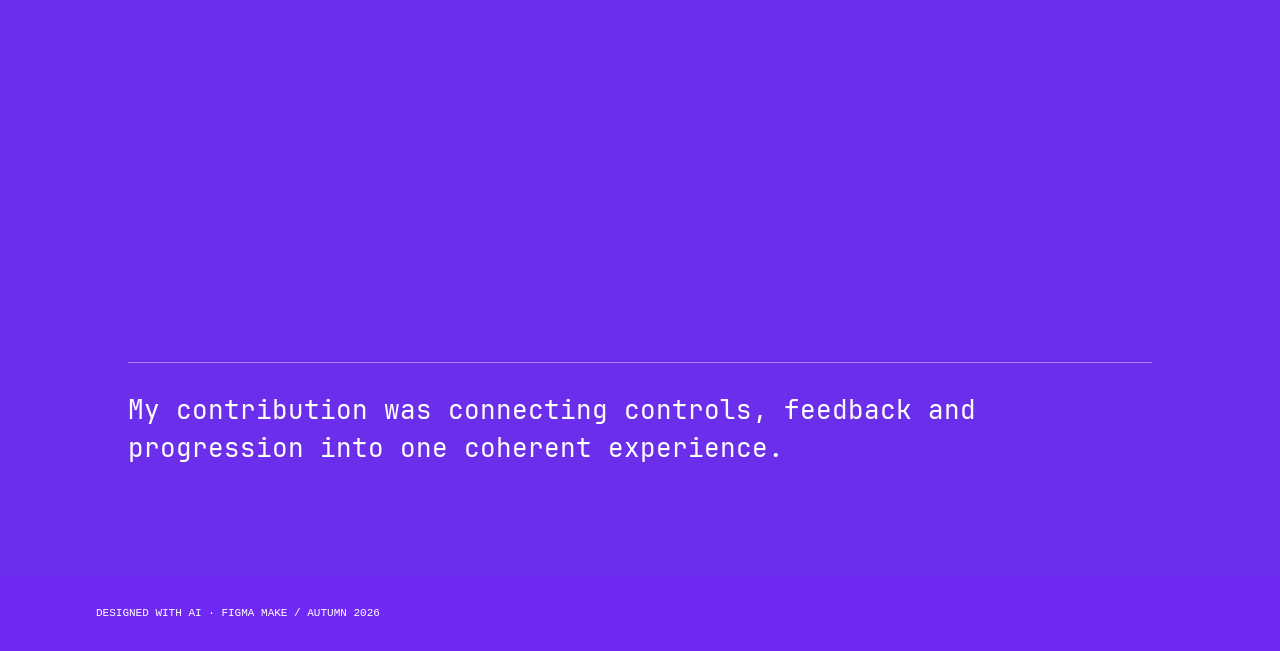
==== commit 9ce5c2bc: "Update index.html Add link and nav menu SCALE (header)" ====
--- a/index.html
+++ b/index.html
@@ -20,7 +20,7 @@
 <link rel="stylesheet" href="first-illustration-motion.css">
 </head>
 <body>
-<header><a href="https://www.figma.com/make/Lk2rFzTXUgvLuCTCroZu73/%D0%A1%D0%B8%D0%BC%D1%83%D0%BB%D1%8F%D1%82%D0%BE%D1%80-%D0%BB%D0%BE%D1%82%D0%B5%D1%80%D0%B5%D0%B8?fullscreen=1&amp;code-node-id=0-9" target="_blank" rel="noopener noreferrer">LOTTERY SIMULATOR</a><span>LOTTERY SIMULATOR / CASE STUDY</span><nav aria-label="Sections"><a href="#logic">LOGIC</a><a href="resume.html">ABOUT ME</a></nav></header>
+<header><a href="https://www.figma.com/make/Lk2rFzTXUgvLuCTCroZu73/%D0%A1%D0%B8%D0%BC%D1%83%D0%BB%D1%8F%D1%82%D0%BE%D1%80-%D0%BB%D0%BE%D1%82%D0%B5%D1%80%D0%B5%D0%B8?fullscreen=1&amp;code-node-id=0-9" target="_blank" rel="noopener noreferrer">LOTTERY SIMULATOR</a><span>LOTTERY SIMULATOR / CASE STUDY</span><nav aria-label="Sections"><a href="#logic">LOGIC</a><a href="#metrics">SCALE</a><<a href="resume.html">ABOUT ME</a></nav></header>
 <main>
 <section id="hero" class="hero" aria-labelledby="hero-title"><div class="rail" aria-hidden="true"></div><div class="hero-top"><p class="kicker reveal">LOTTERY SIMULATOR</p><h1 id="hero-title"><span class="reveal" style="--delay:.15s">WHAT IF</span><span class="reveal" style="--delay:.3s">PROBABILITY</span><span class="reveal" style="--delay:.45s">FELT PHYSICAL?</span></h1></div><div class="hero-grid"><p class="body reveal" style="--delay:.6s">An educational simulator built with AI. My role: make its logic, controls and feedback understandable.</p><div class="reveal" style="--delay:.75s"><div class="stat">13,983,816</div><p class="caption">reference: a 6/49 lottery<br>simulator parameters vary</p></div></div><div class="hero-footer reveal" style="--delay:.9s"><div class="make-credit"><img src="assets/figma-make.svg" width="32" height="32" alt="Figma Make"><span>FIGMA MAKE · PROTOTYPING WITH AI</span></div><span class="scroll-note">SCROLL TO EXPLORE ↓</span></div></section>
 <section id="question" class="question"><p class="kicker reveal">THE DESIGN CHALLENGE</p><h2 class="reveal" style="--delay:.15s">NOT TO PREDICT A WIN.<br>TO MAKE CHANCE UNDERSTANDABLE.</h2><p class="body reveal" style="--delay:.3s">Abstract odds are hard to grasp. I designed a clear way to set a target, follow the search and explore its cost through interaction.</p><img class="feature-image reveal main-screen" src="assets/main-english.png" alt="Figma Make: target, search controls, cost, statistics and frequency distribution" width="788" height="1790" loading="lazy"><div class="three-notes"><article class="note" style="--delay:.5s"><small>01</small><h3>VISUALIZE</h3><p>probability through action</p></article><article class="note" style="--delay:.65s"><small>02</small><h3>COMPARE</h3><p>different search approaches</p></article><article class="note" style="--delay:.8s"><small>03</small><h3>SHOW THE COST</h3><p>attempts, time and money</p></article></div></section>
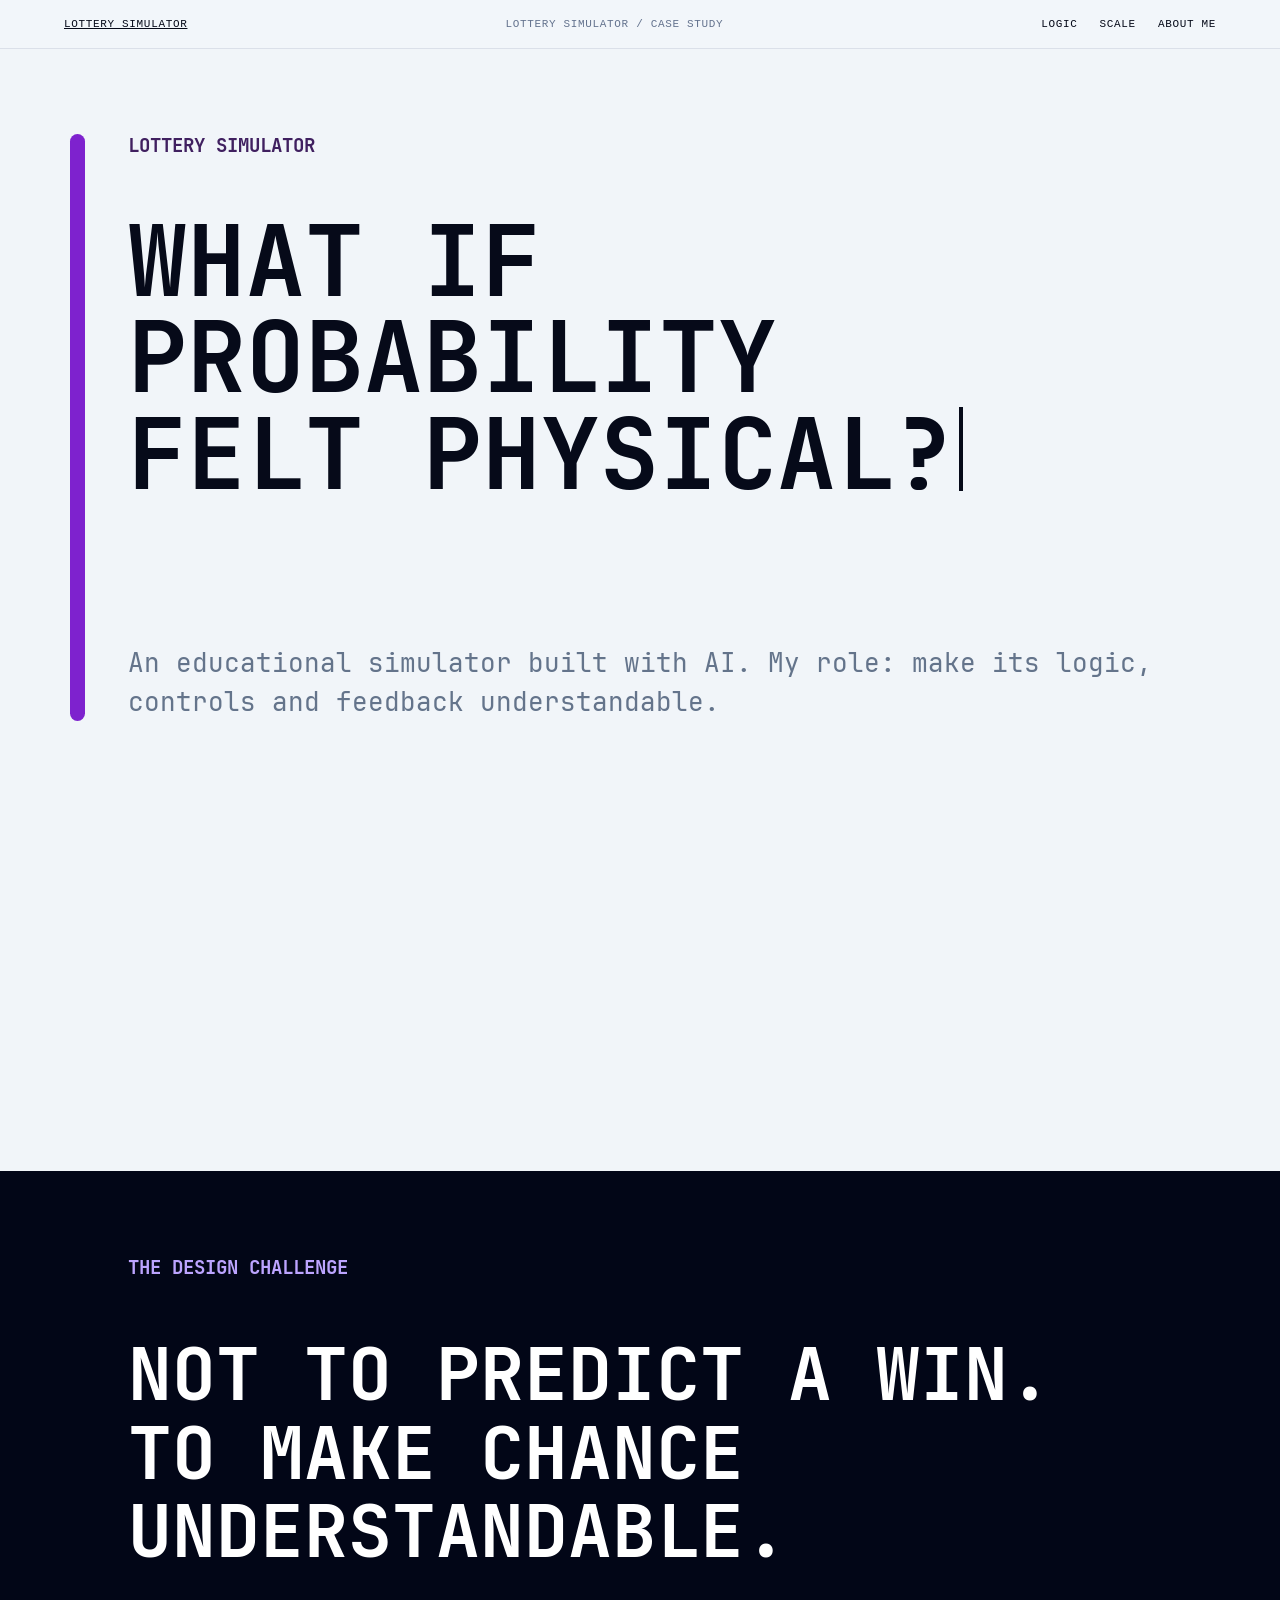
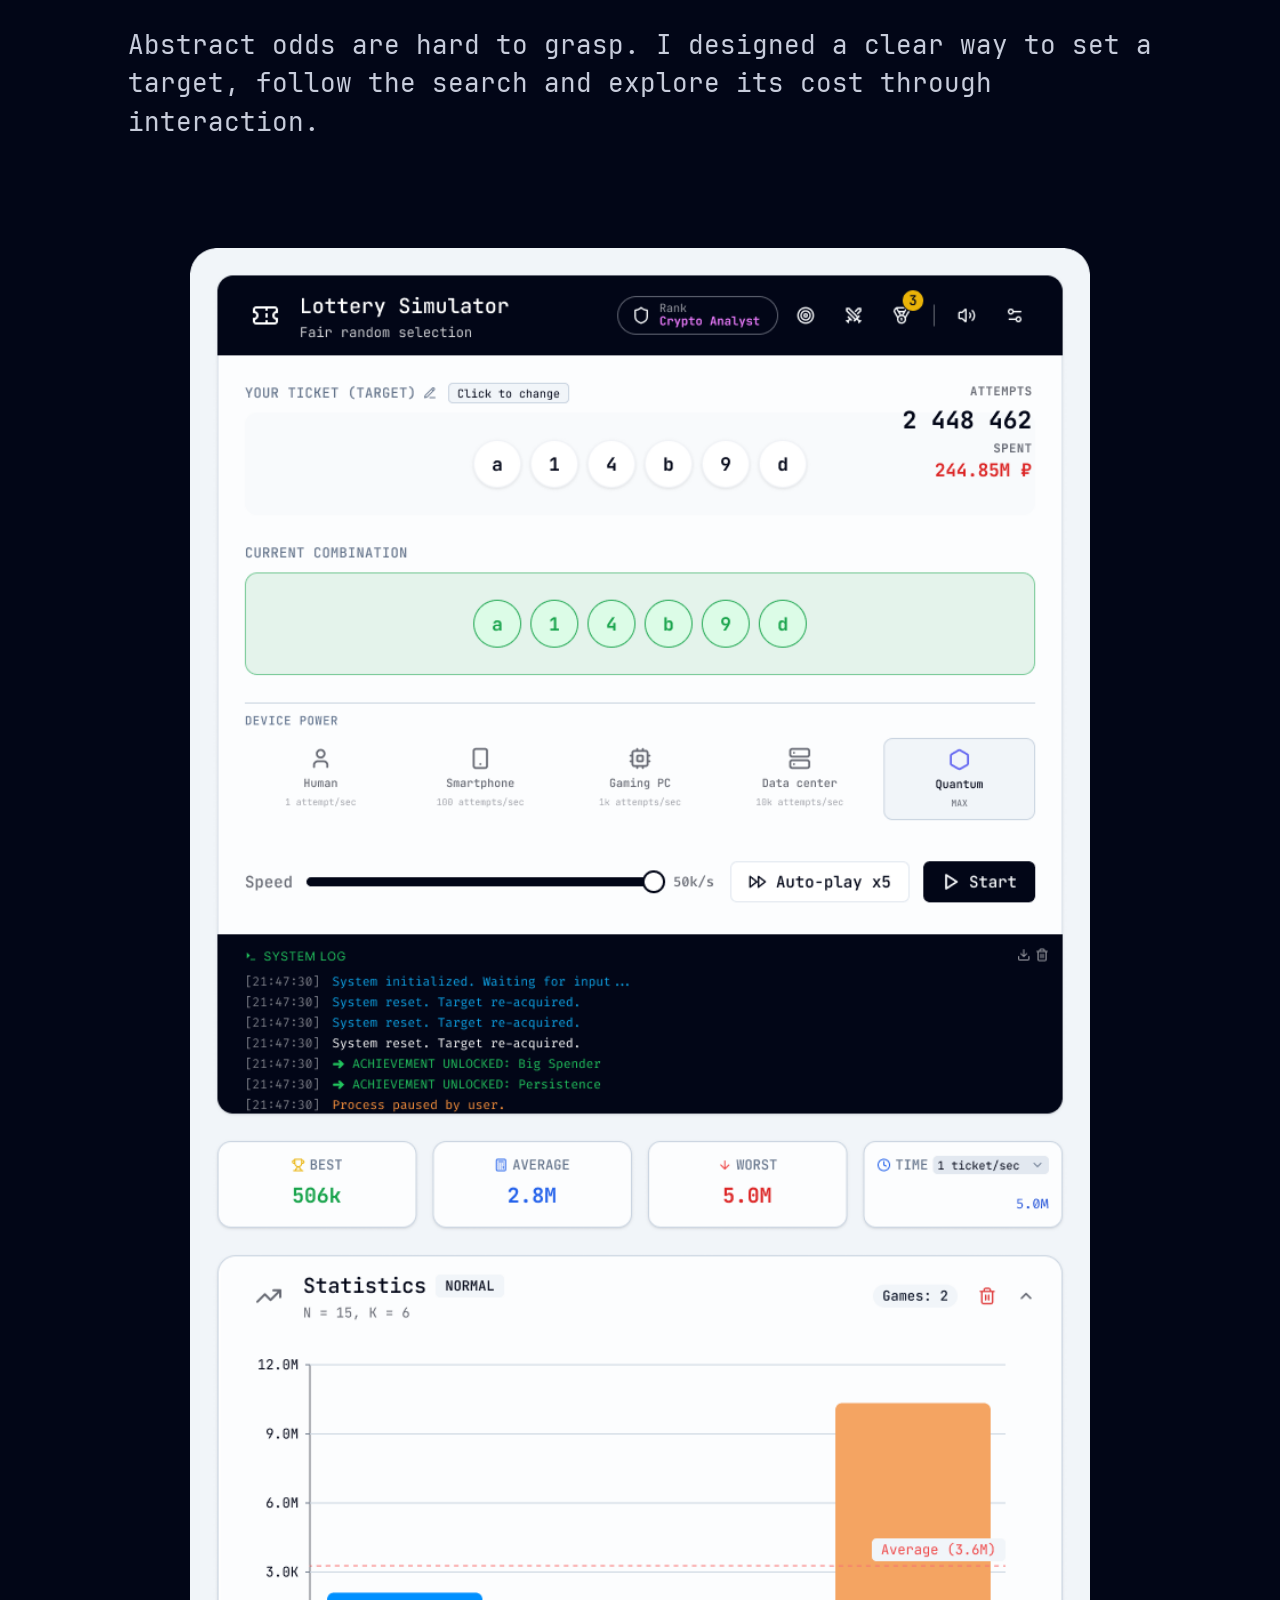
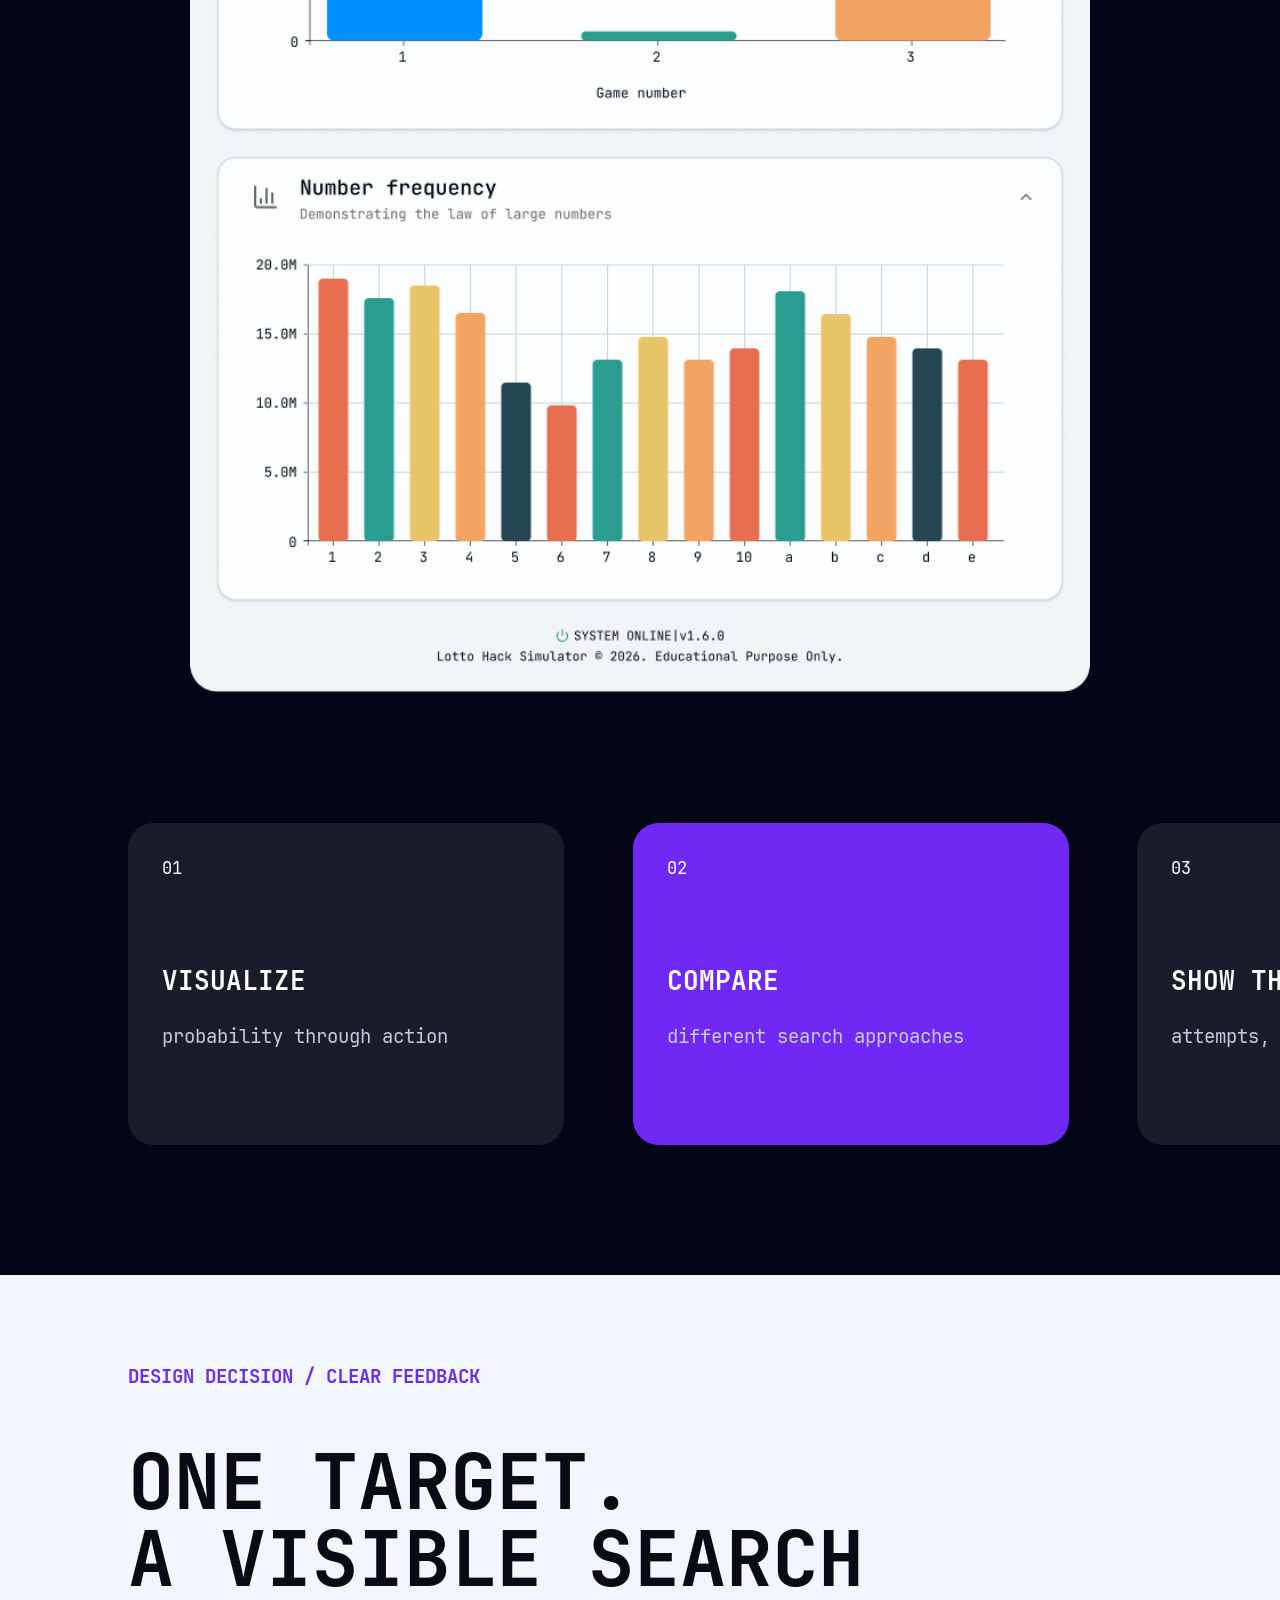
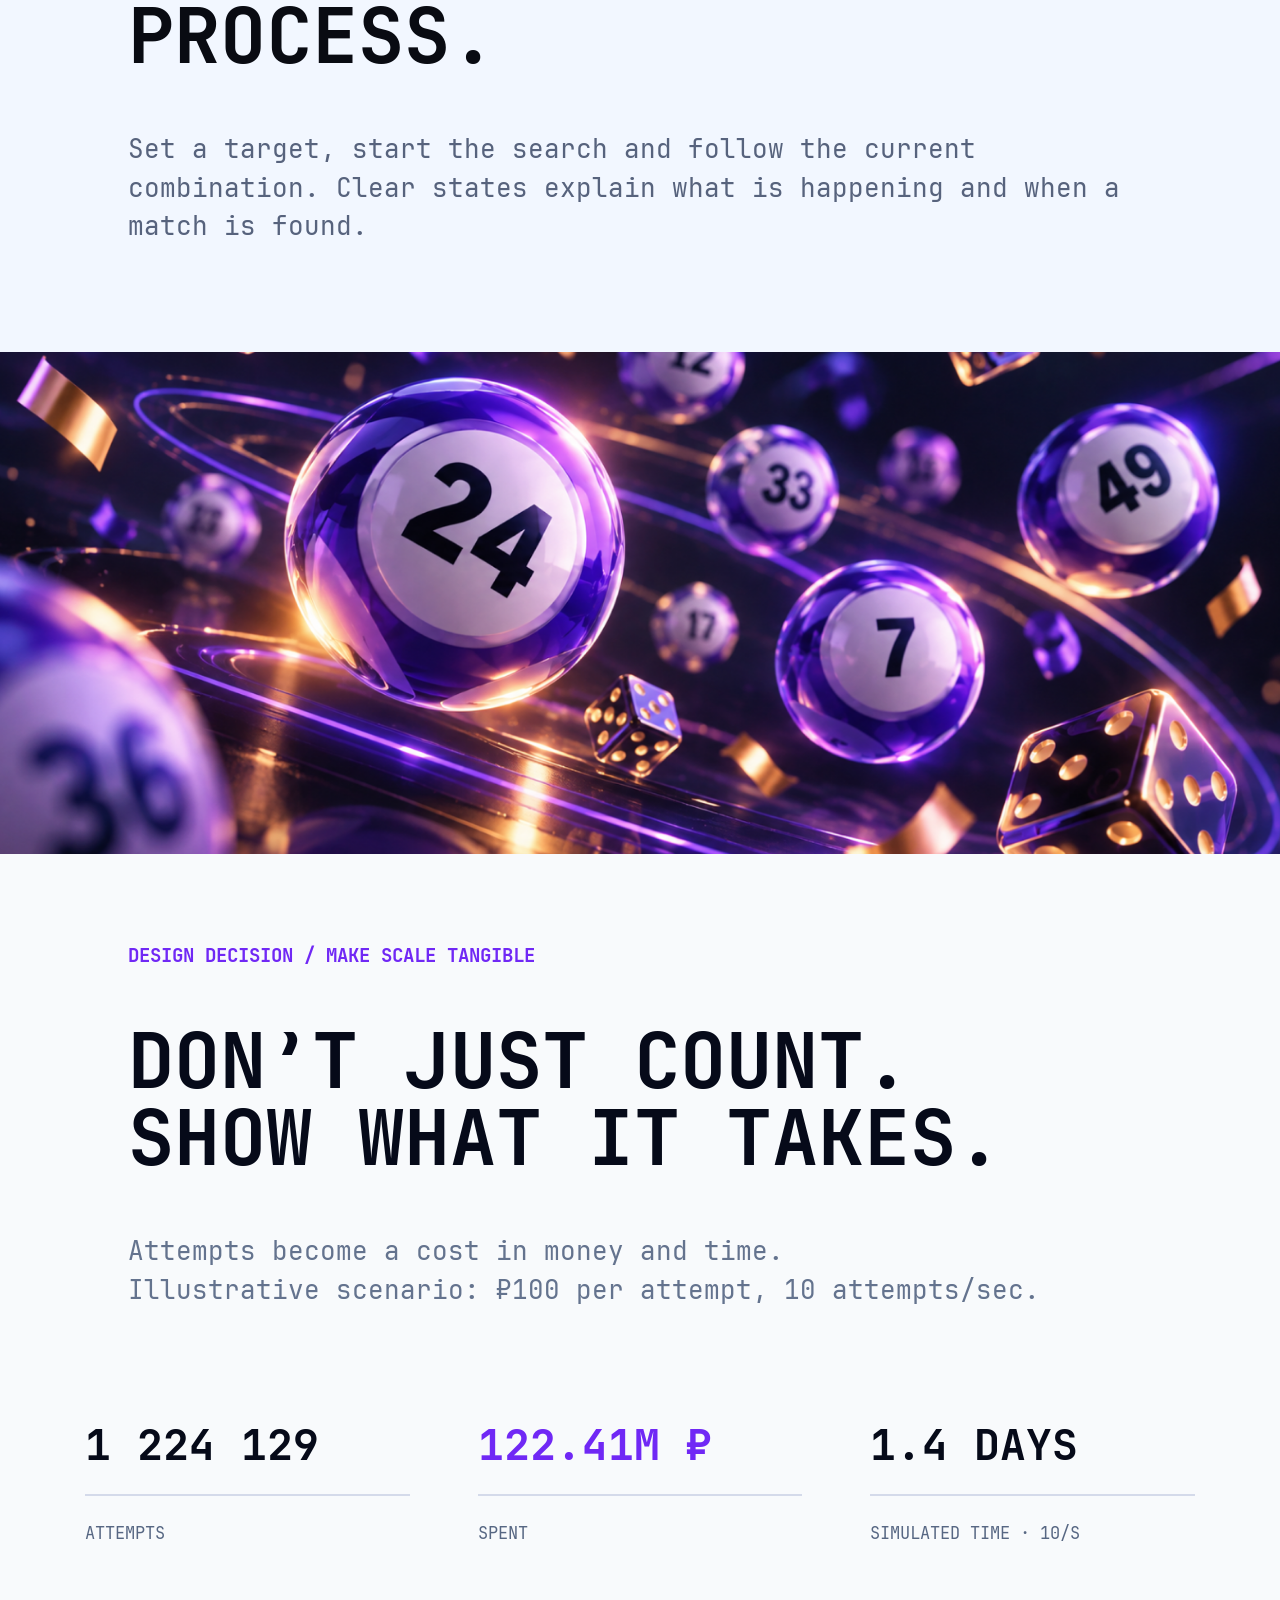
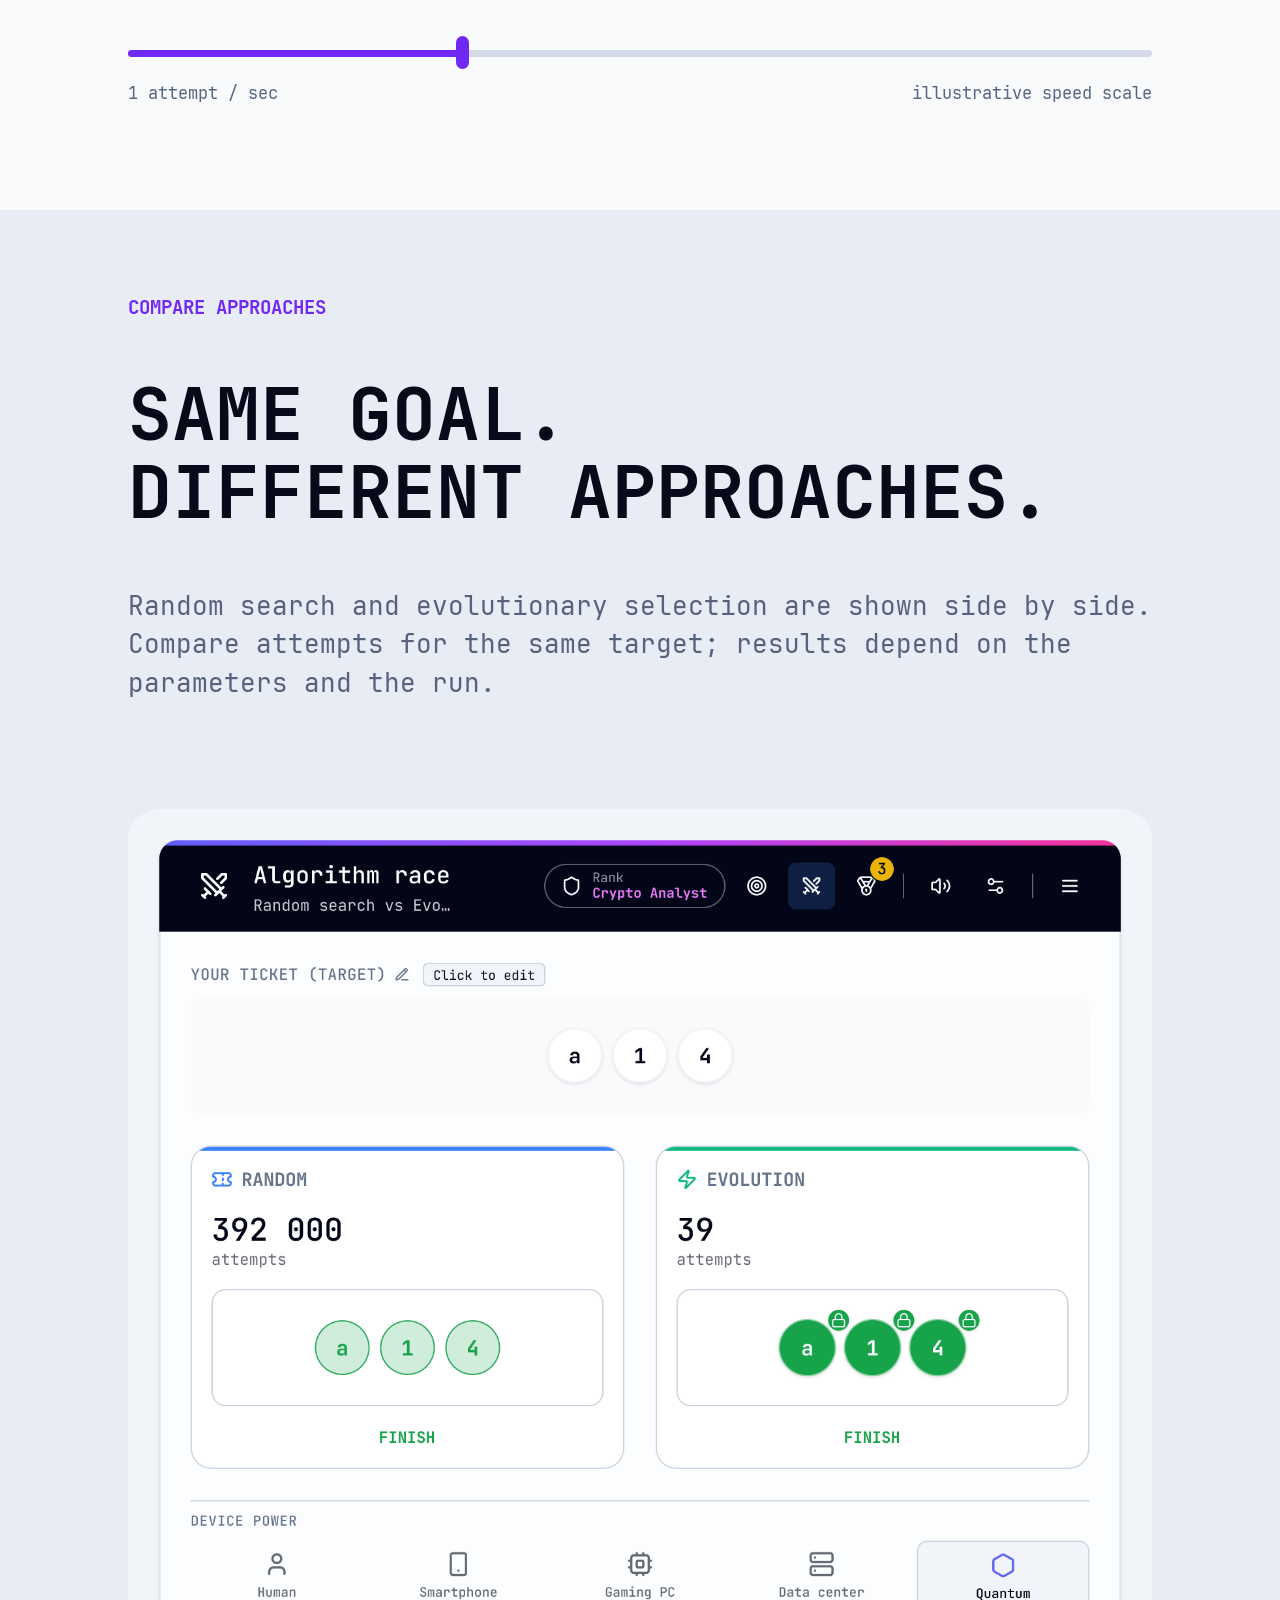
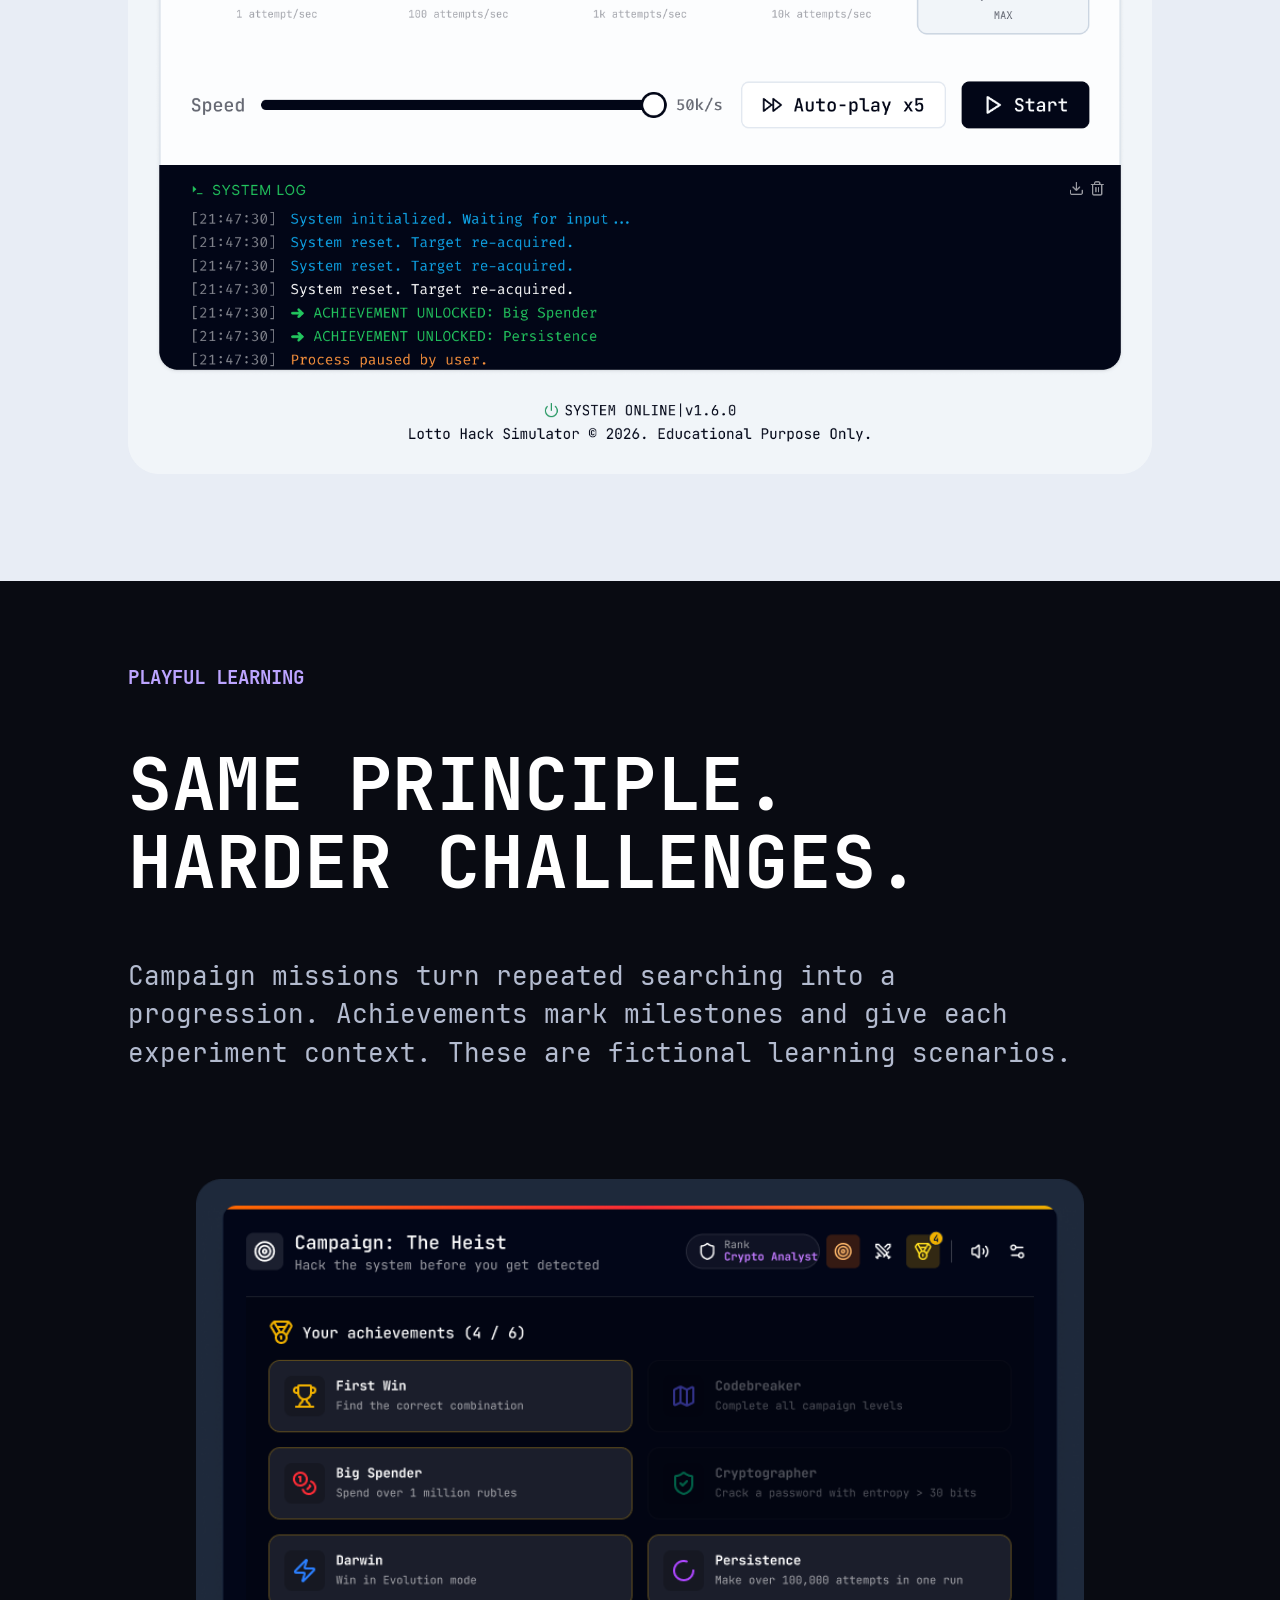
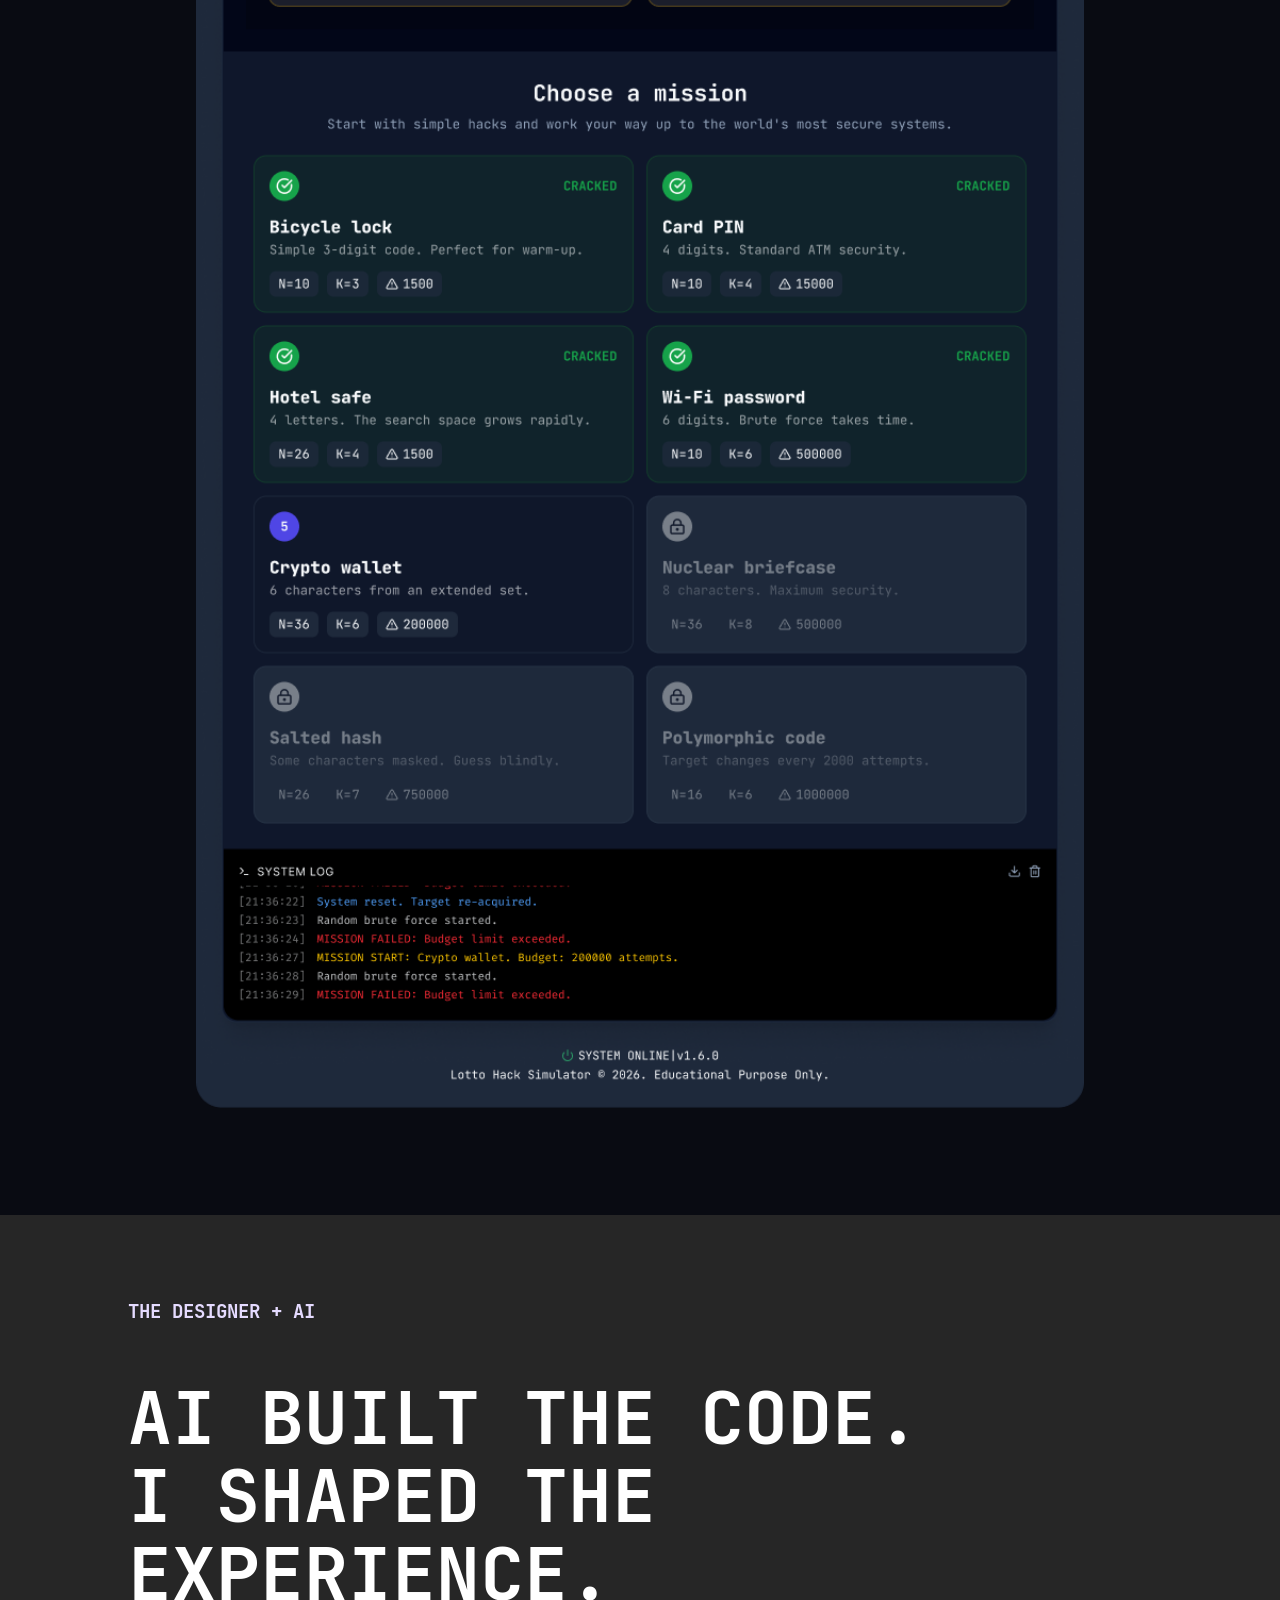
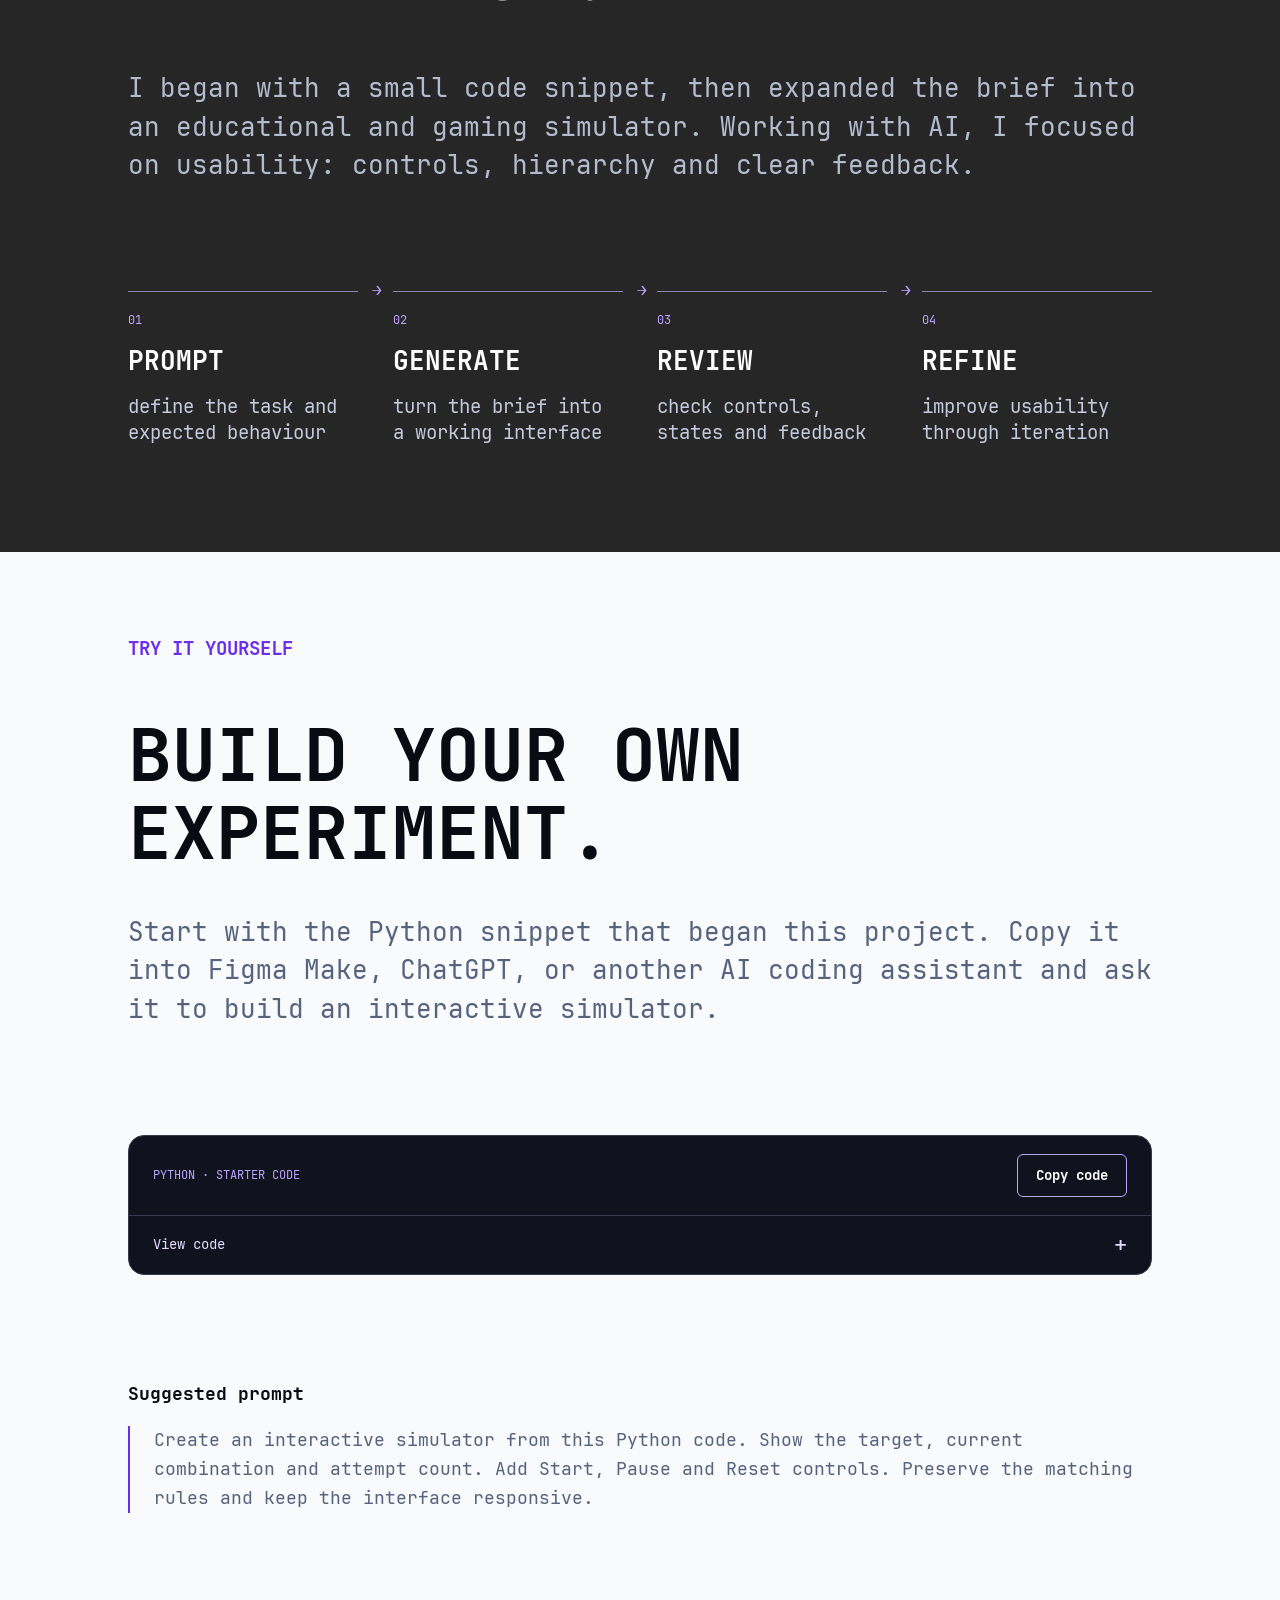
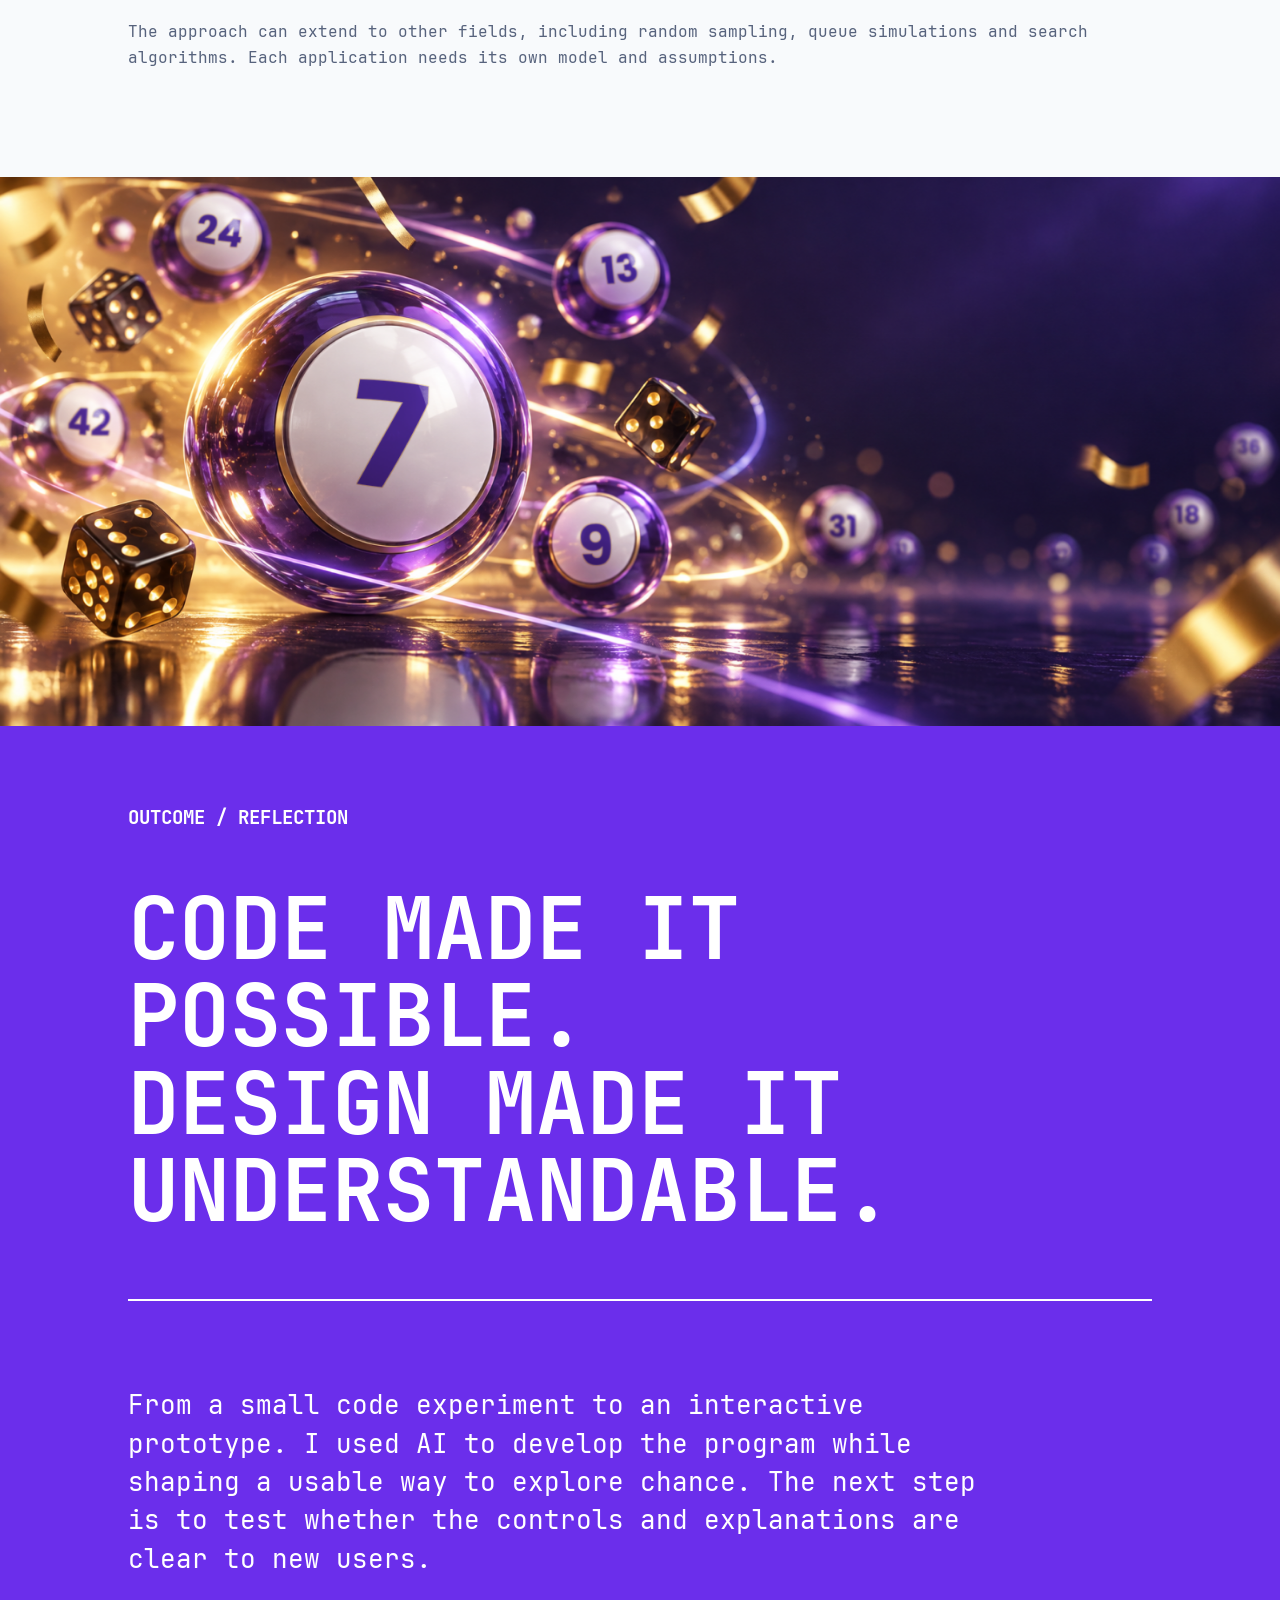
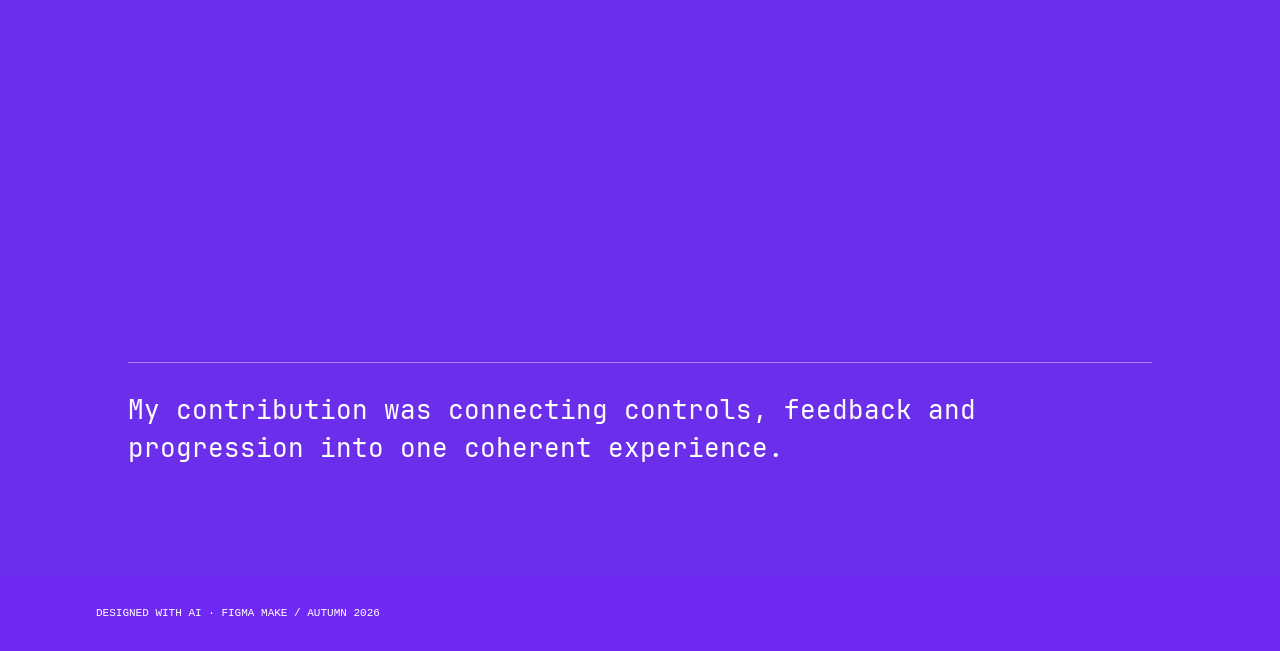
==== commit 26c58727: "Update index.html 1. Delete symbol "<" in nav menu "About me" 2. Change link on figma file in nav m" ====
--- a/index.html
+++ b/index.html
@@ -20,7 +20,7 @@
 <link rel="stylesheet" href="first-illustration-motion.css">
 </head>
 <body>
-<header><a href="https://www.figma.com/make/Lk2rFzTXUgvLuCTCroZu73/%D0%A1%D0%B8%D0%BC%D1%83%D0%BB%D1%8F%D1%82%D0%BE%D1%80-%D0%BB%D0%BE%D1%82%D0%B5%D1%80%D0%B5%D0%B8?fullscreen=1&amp;code-node-id=0-9" target="_blank" rel="noopener noreferrer">LOTTERY SIMULATOR</a><span>LOTTERY SIMULATOR / CASE STUDY</span><nav aria-label="Sections"><a href="#logic">LOGIC</a><a href="#metrics">SCALE</a><<a href="resume.html">ABOUT ME</a></nav></header>
+<header><a href="https://www.figma.com/make/NDCfwMz0ikwRBKITcNZsVb/Similation-Lottery?t=h5oyqw1fBOSqfUuE-20&amp;fullscreen=1" target="_blank" rel="noopener noreferrer">LOTTERY SIMULATOR</a><span>LOTTERY SIMULATOR / CASE STUDY</span><nav aria-label="Sections"><a href="#logic">LOGIC</a><a href="#metrics">SCALE</a><a href="resume.html">ABOUT ME</a></nav></header>
 <main>
 <section id="hero" class="hero" aria-labelledby="hero-title"><div class="rail" aria-hidden="true"></div><div class="hero-top"><p class="kicker reveal">LOTTERY SIMULATOR</p><h1 id="hero-title"><span class="reveal" style="--delay:.15s">WHAT IF</span><span class="reveal" style="--delay:.3s">PROBABILITY</span><span class="reveal" style="--delay:.45s">FELT PHYSICAL?</span></h1></div><div class="hero-grid"><p class="body reveal" style="--delay:.6s">An educational simulator built with AI. My role: make its logic, controls and feedback understandable.</p><div class="reveal" style="--delay:.75s"><div class="stat">13,983,816</div><p class="caption">reference: a 6/49 lottery<br>simulator parameters vary</p></div></div><div class="hero-footer reveal" style="--delay:.9s"><div class="make-credit"><img src="assets/figma-make.svg" width="32" height="32" alt="Figma Make"><span>FIGMA MAKE · PROTOTYPING WITH AI</span></div><span class="scroll-note">SCROLL TO EXPLORE ↓</span></div></section>
 <section id="question" class="question"><p class="kicker reveal">THE DESIGN CHALLENGE</p><h2 class="reveal" style="--delay:.15s">NOT TO PREDICT A WIN.<br>TO MAKE CHANCE UNDERSTANDABLE.</h2><p class="body reveal" style="--delay:.3s">Abstract odds are hard to grasp. I designed a clear way to set a target, follow the search and explore its cost through interaction.</p><img class="feature-image reveal main-screen" src="assets/main-english.png" alt="Figma Make: target, search controls, cost, statistics and frequency distribution" width="788" height="1790" loading="lazy"><div class="three-notes"><article class="note" style="--delay:.5s"><small>01</small><h3>VISUALIZE</h3><p>probability through action</p></article><article class="note" style="--delay:.65s"><small>02</small><h3>COMPARE</h3><p>different search approaches</p></article><article class="note" style="--delay:.8s"><small>03</small><h3>SHOW THE COST</h3><p>attempts, time and money</p></article></div></section>
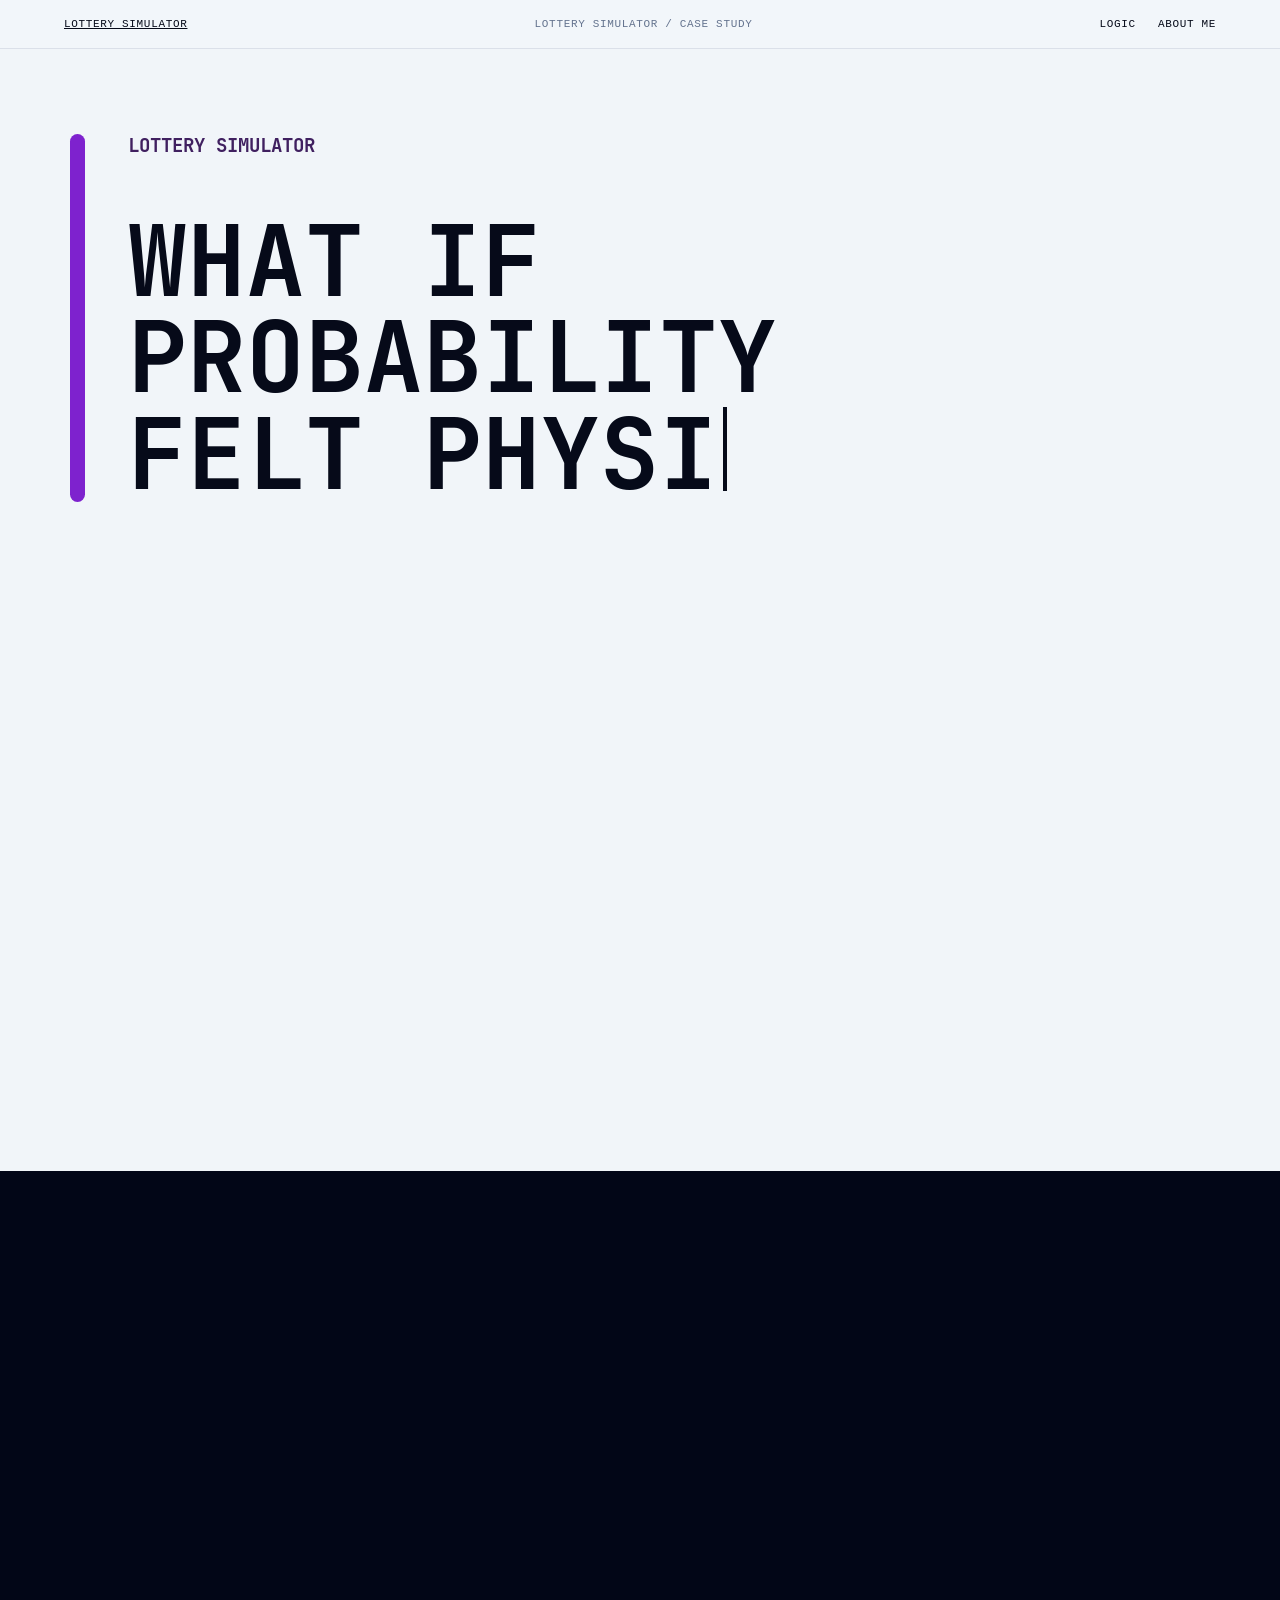
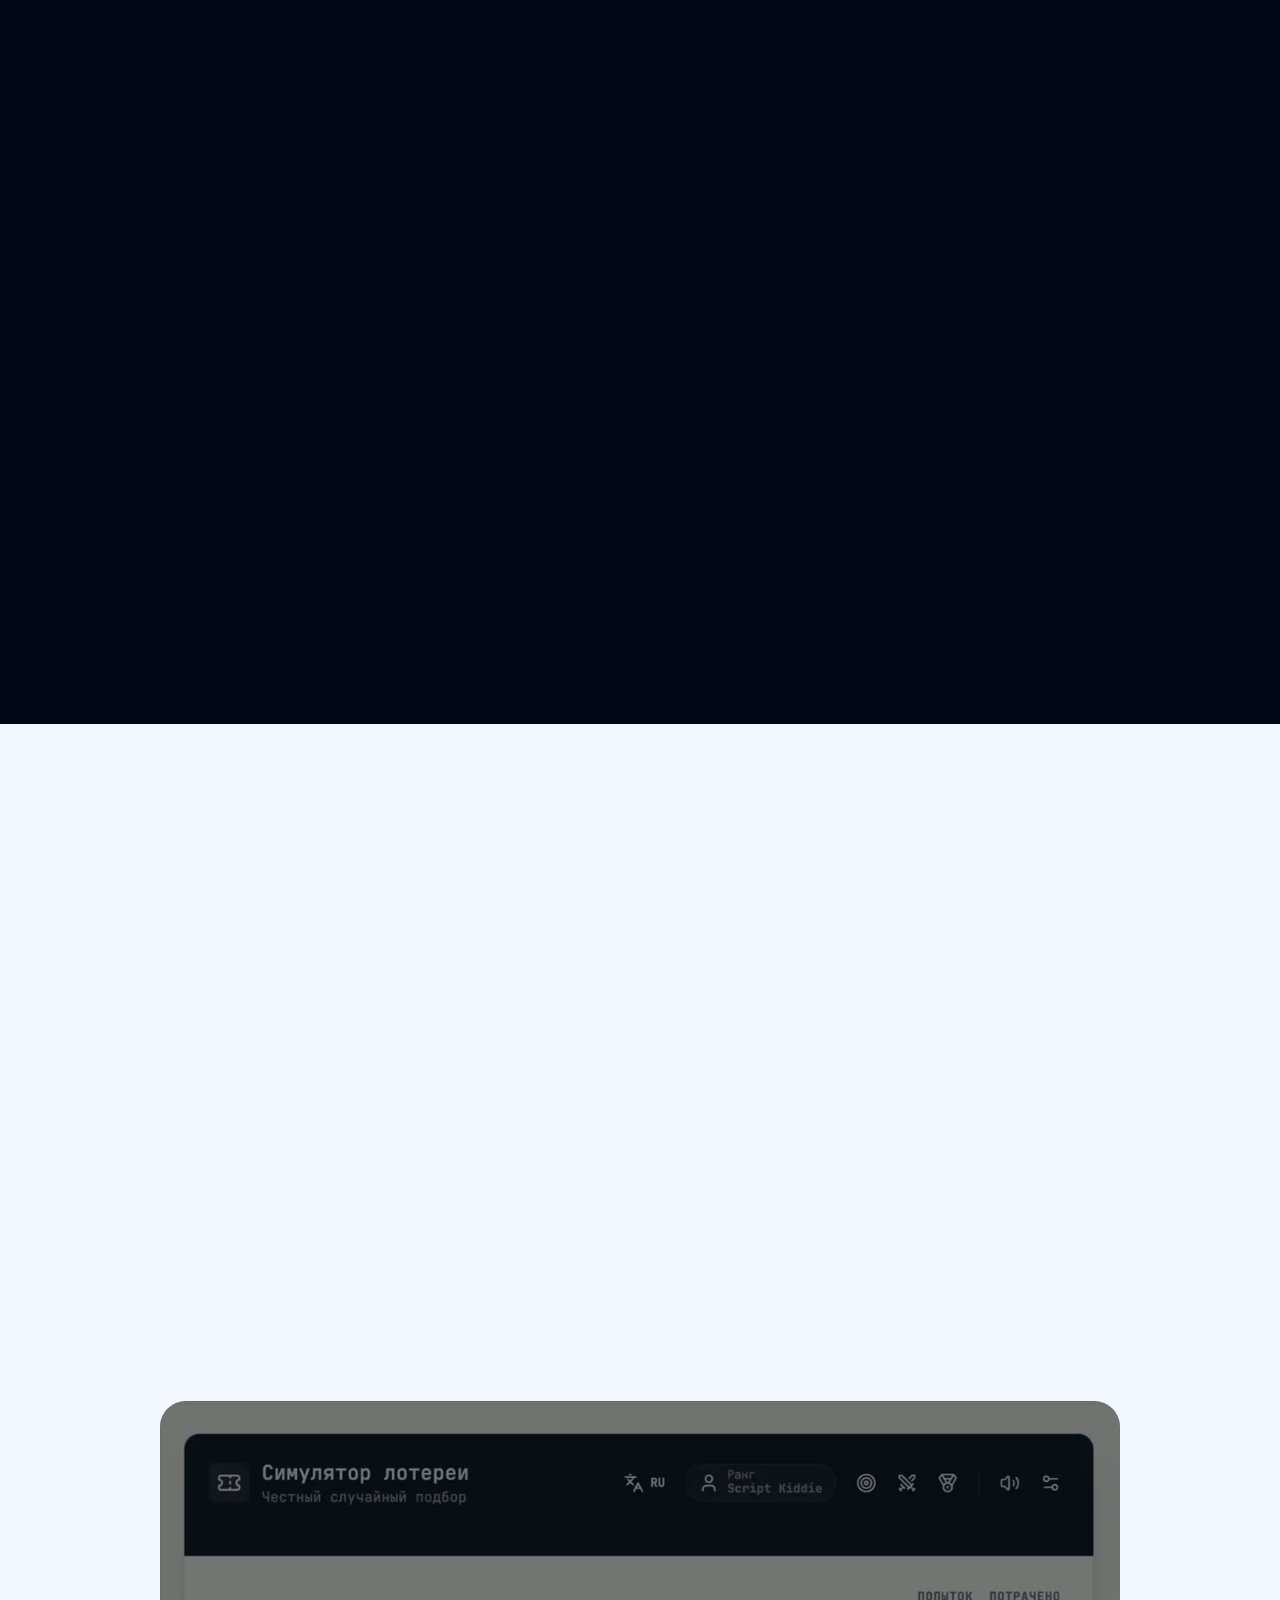
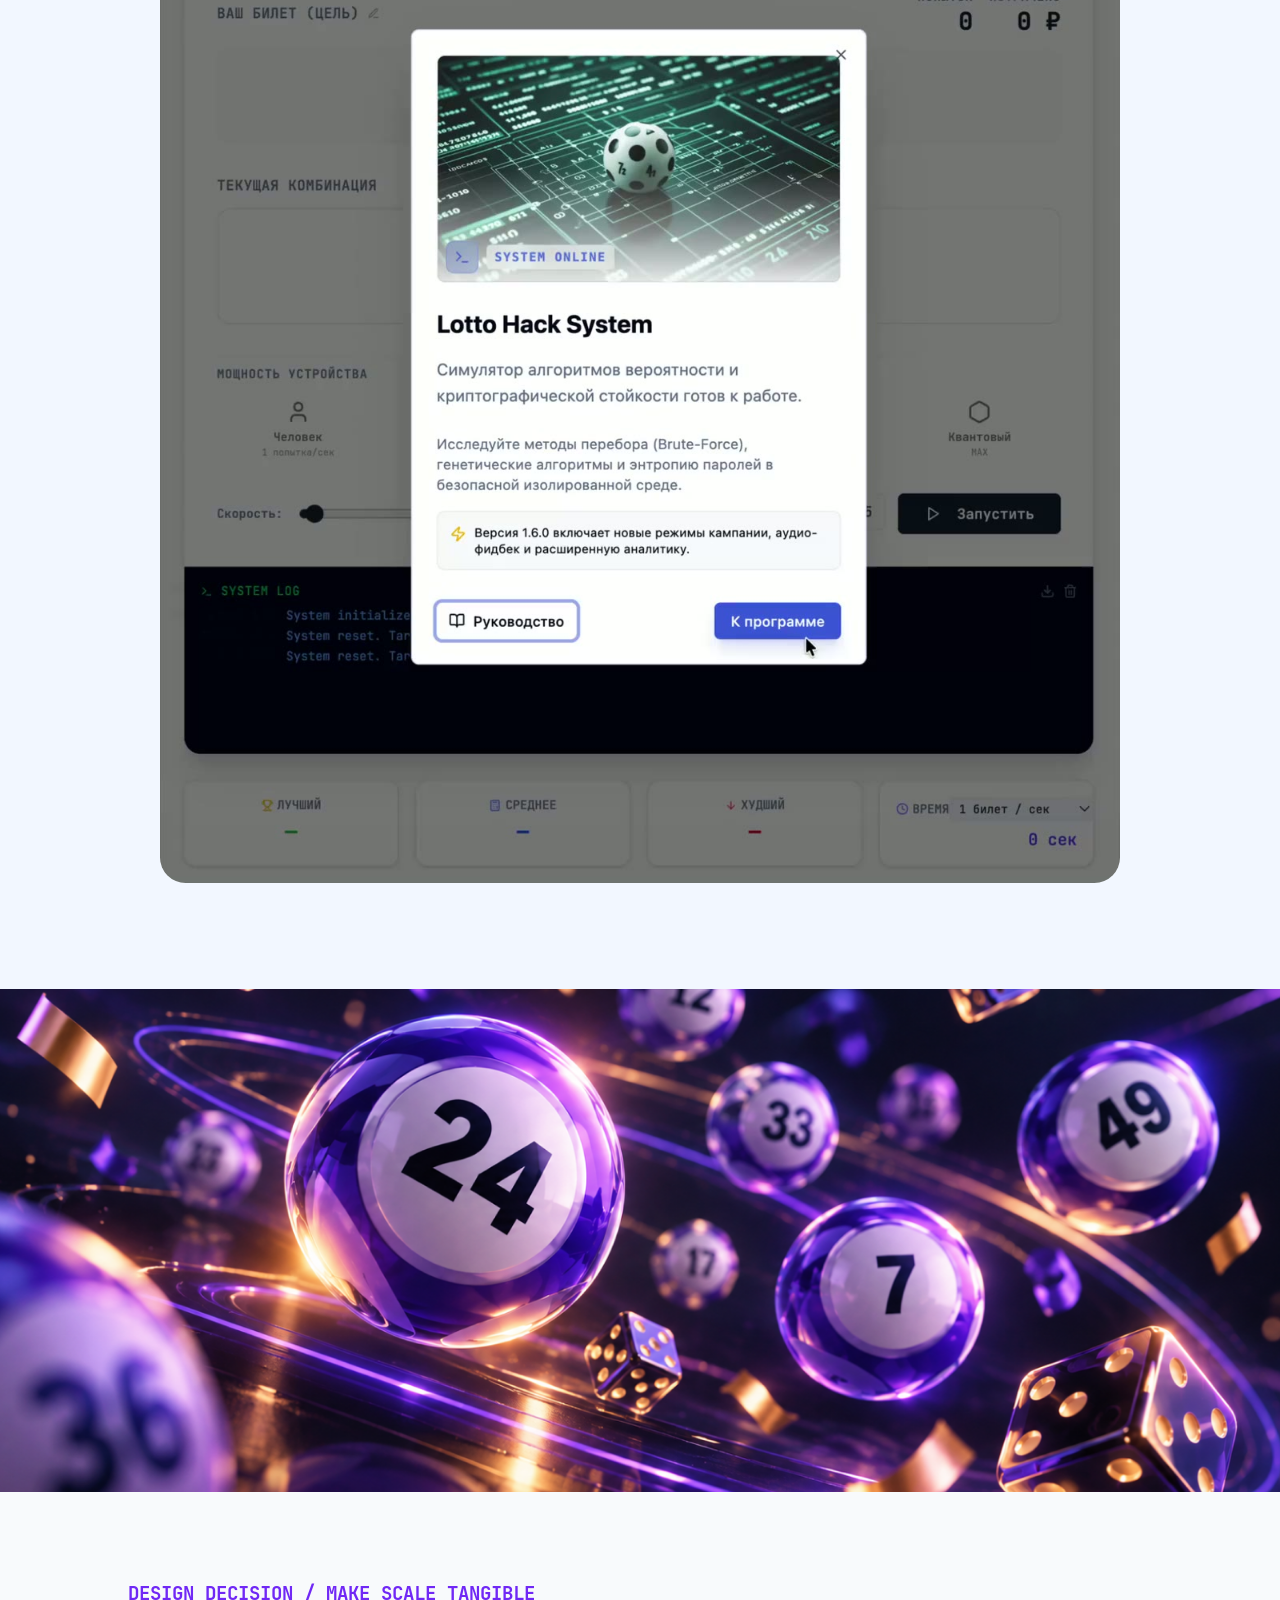
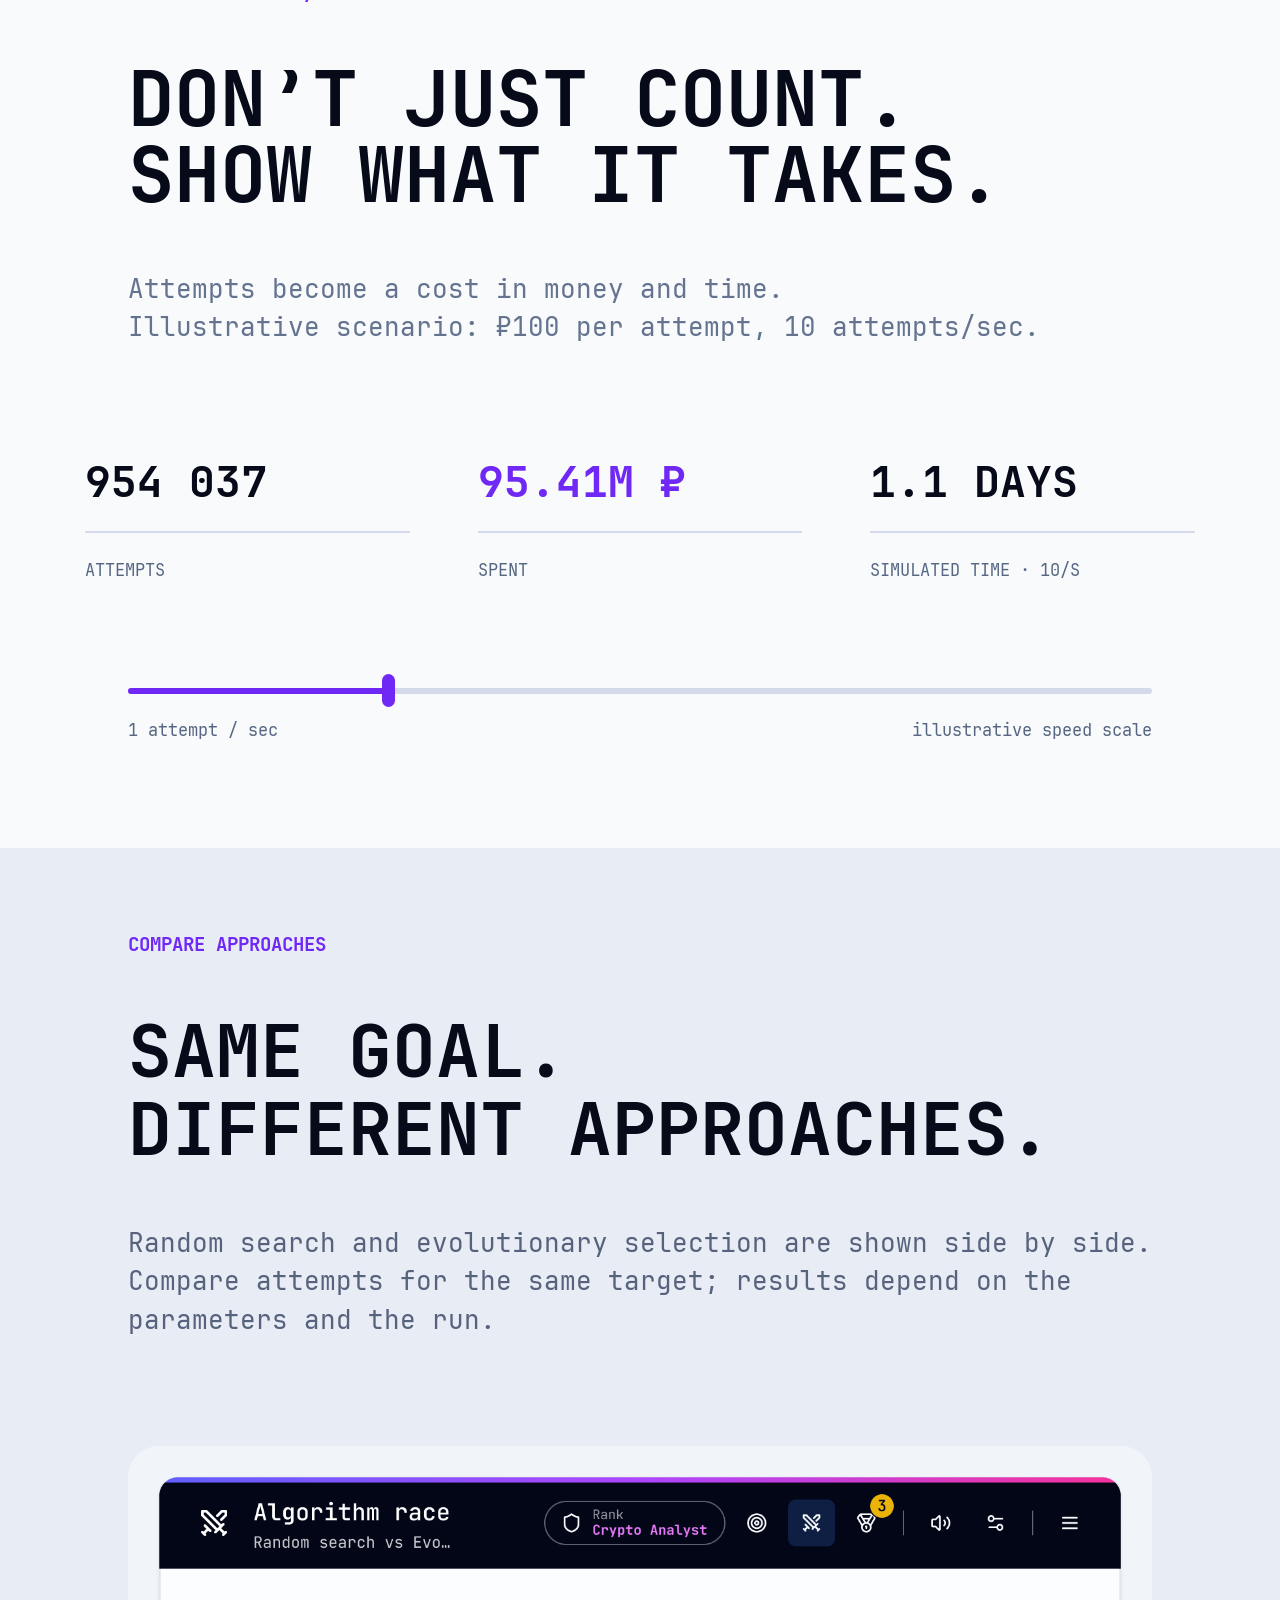
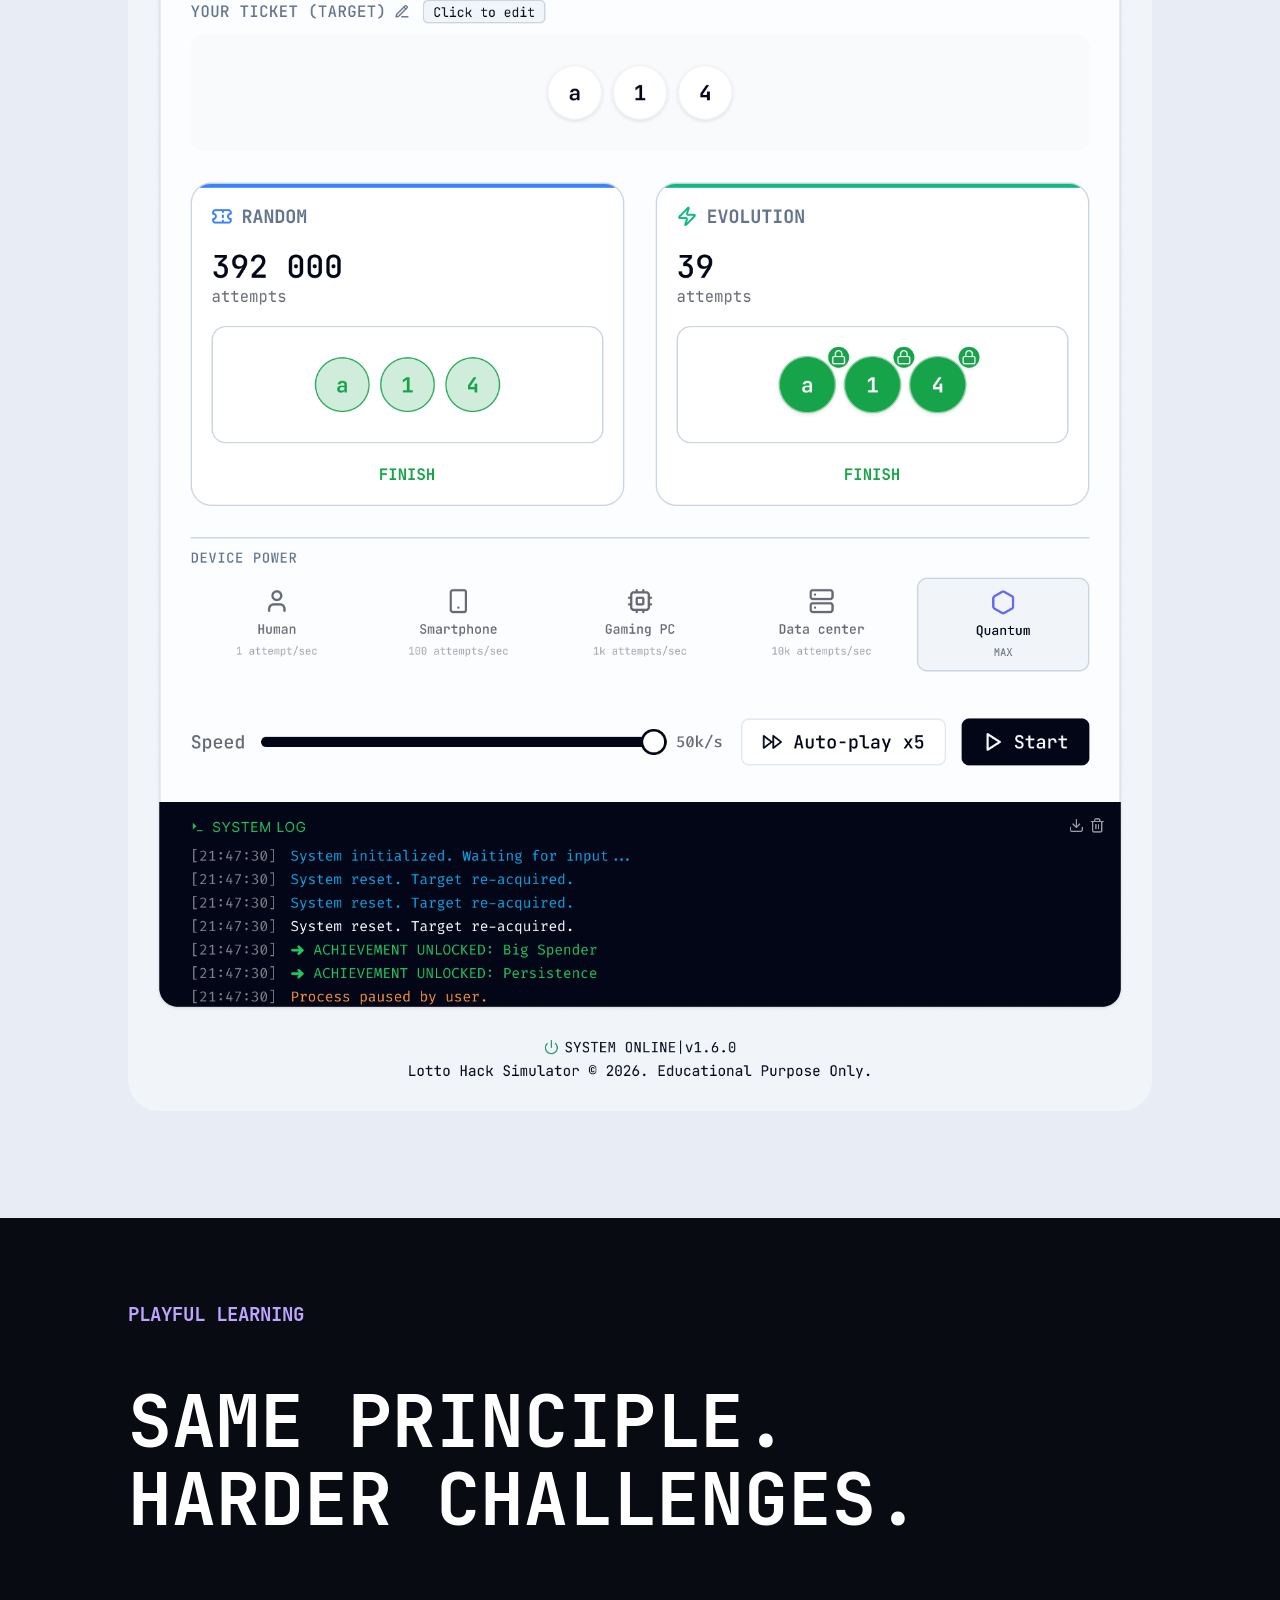
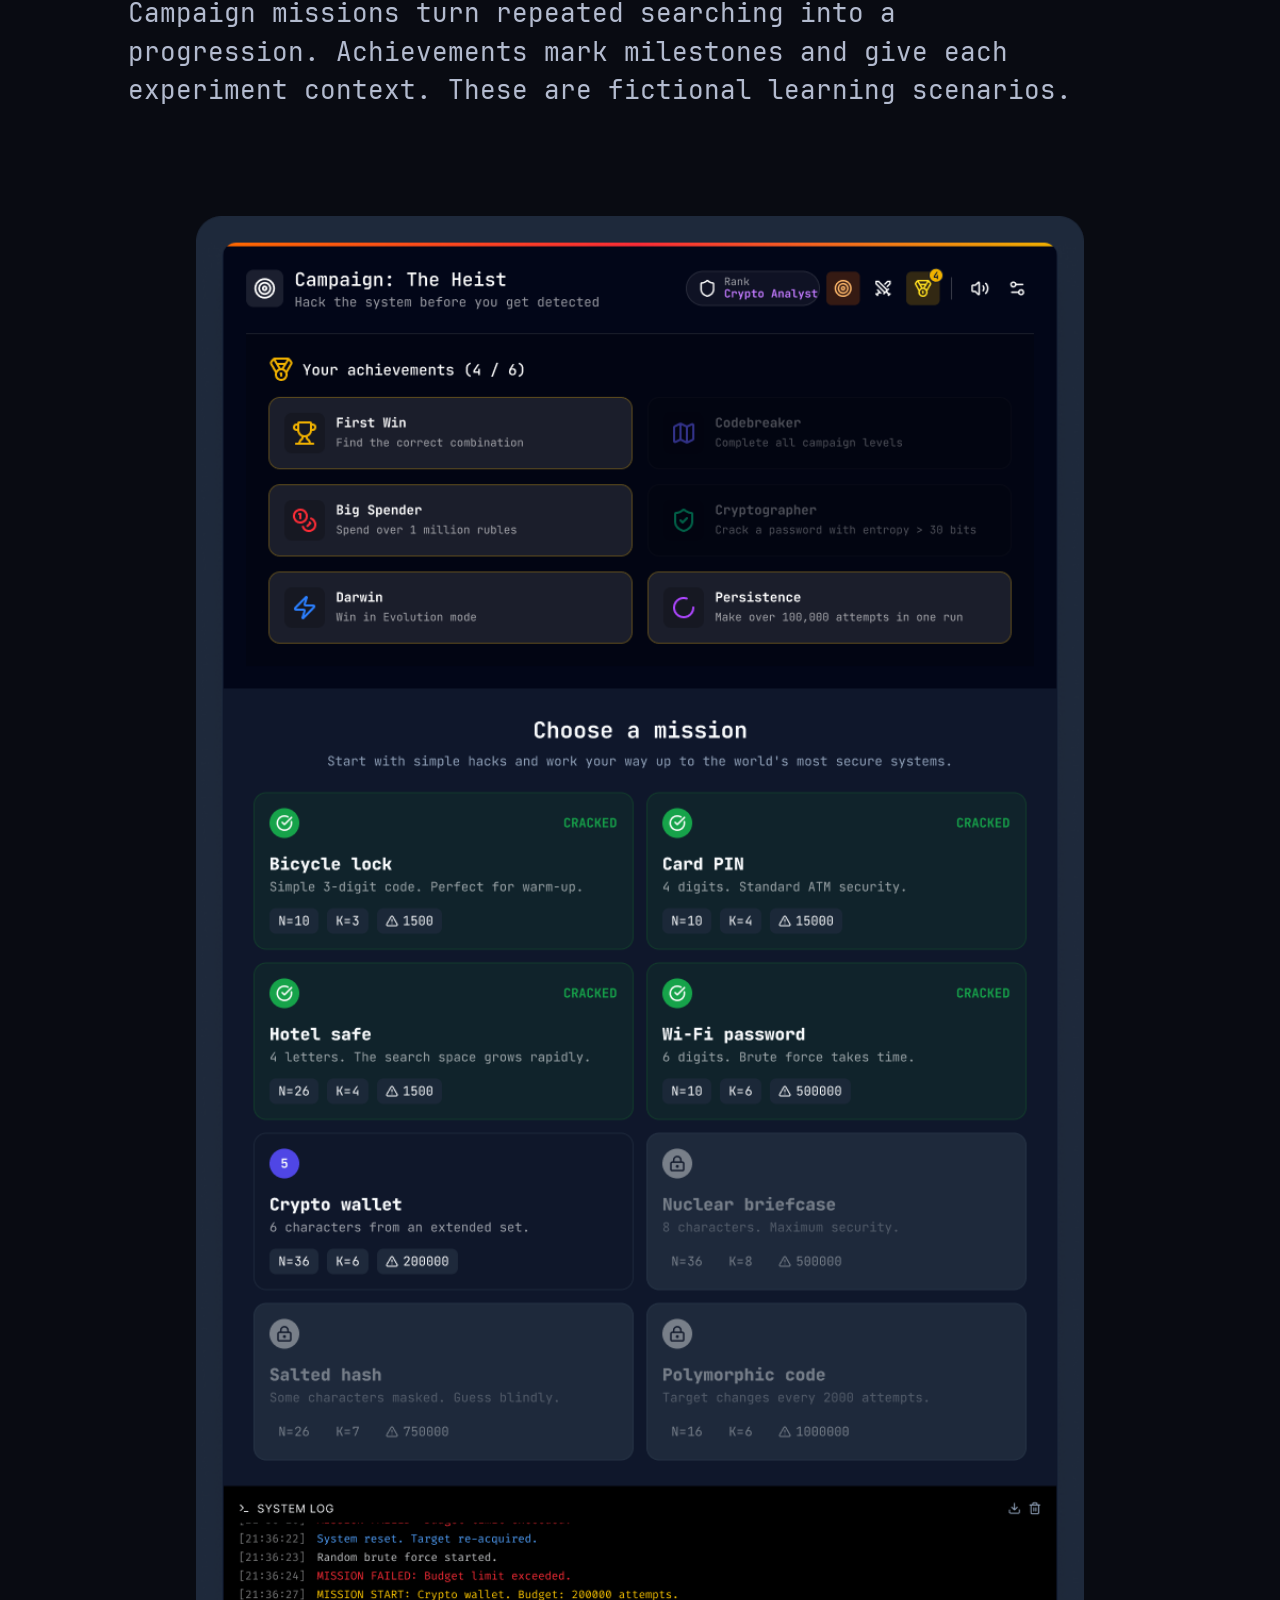
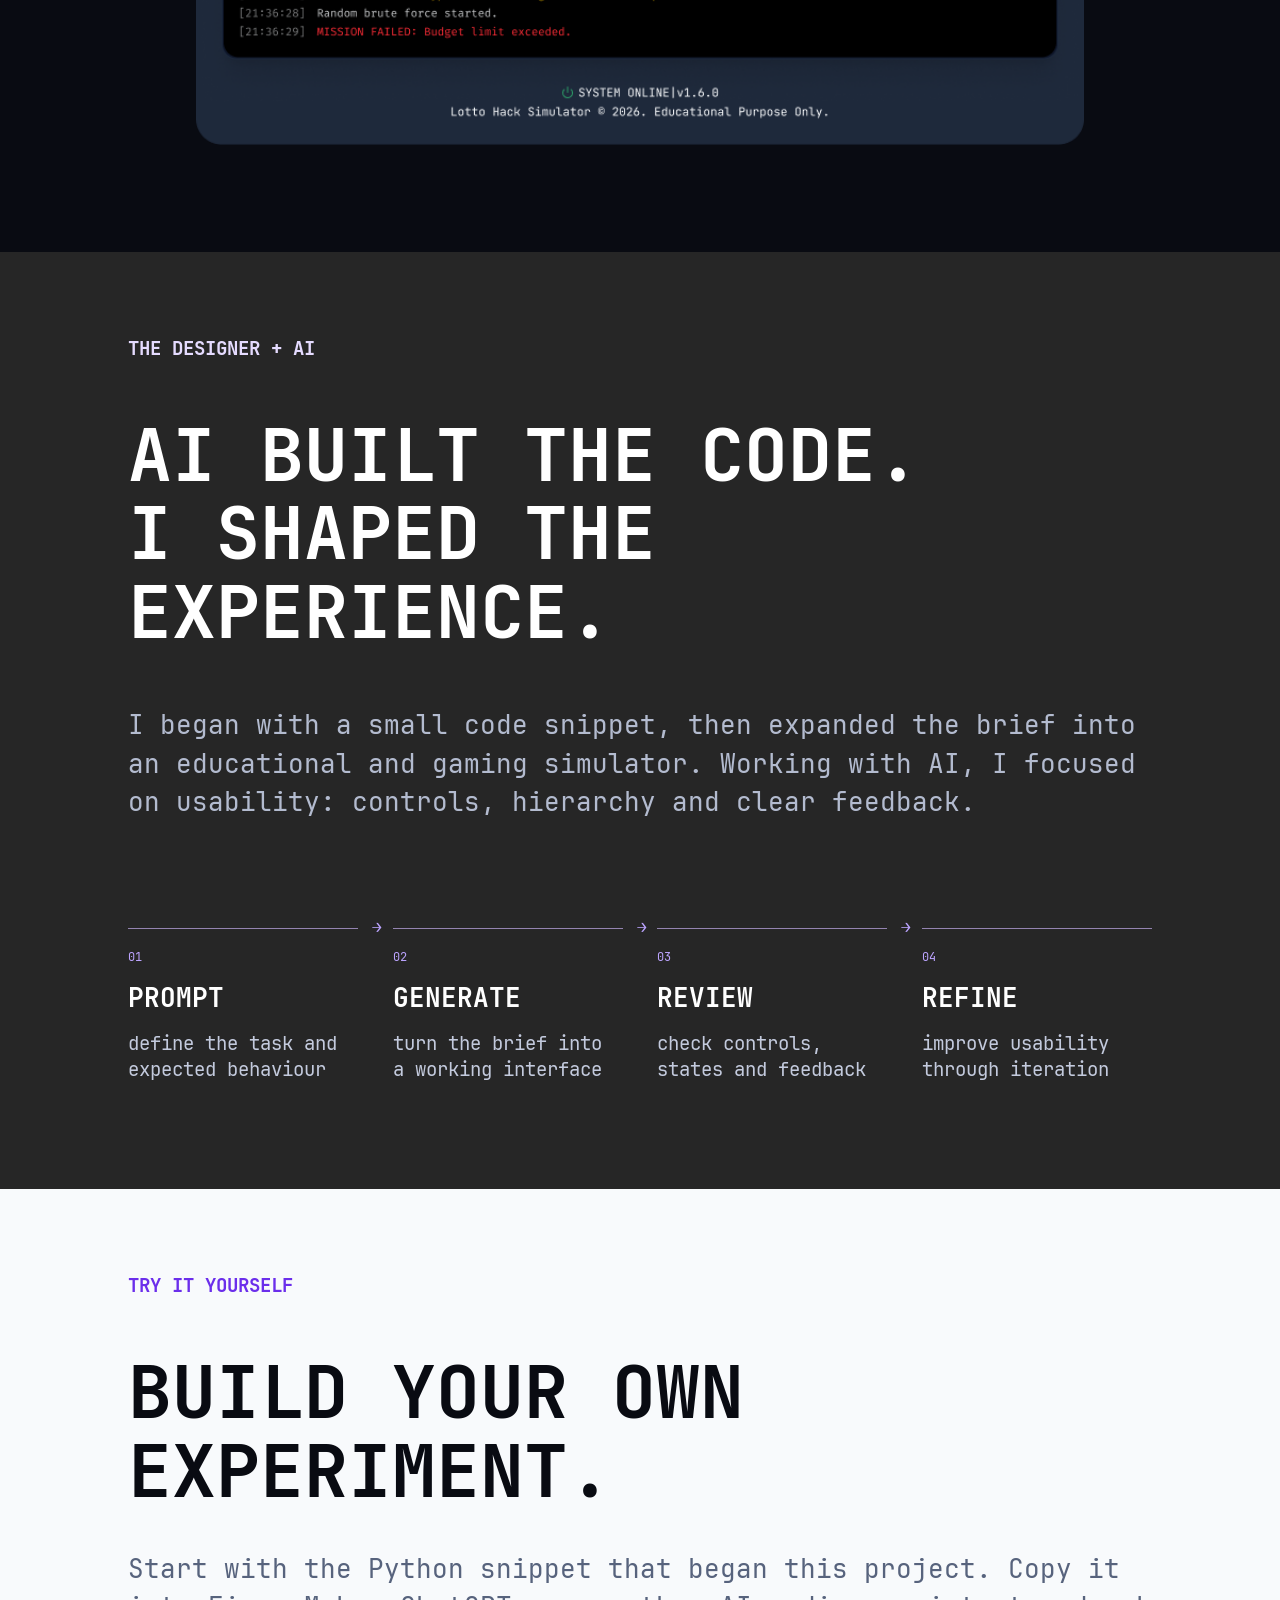
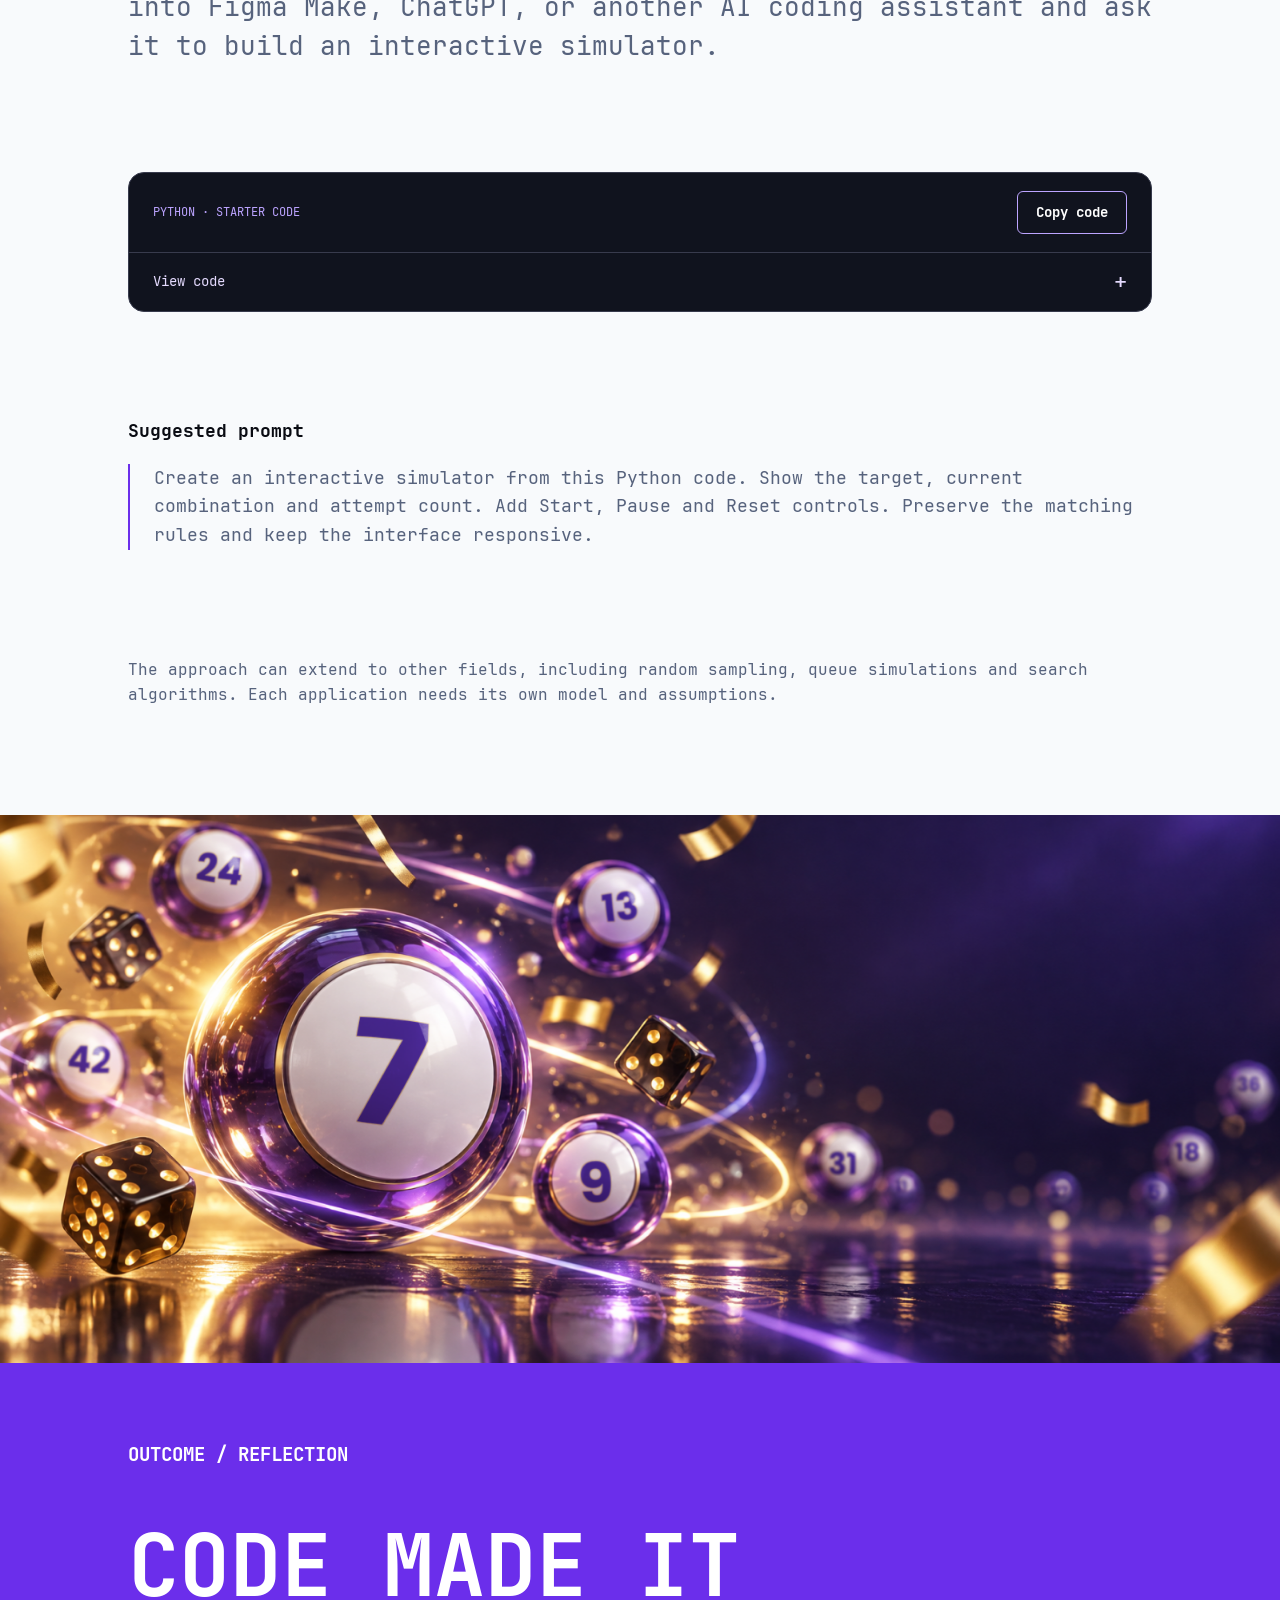
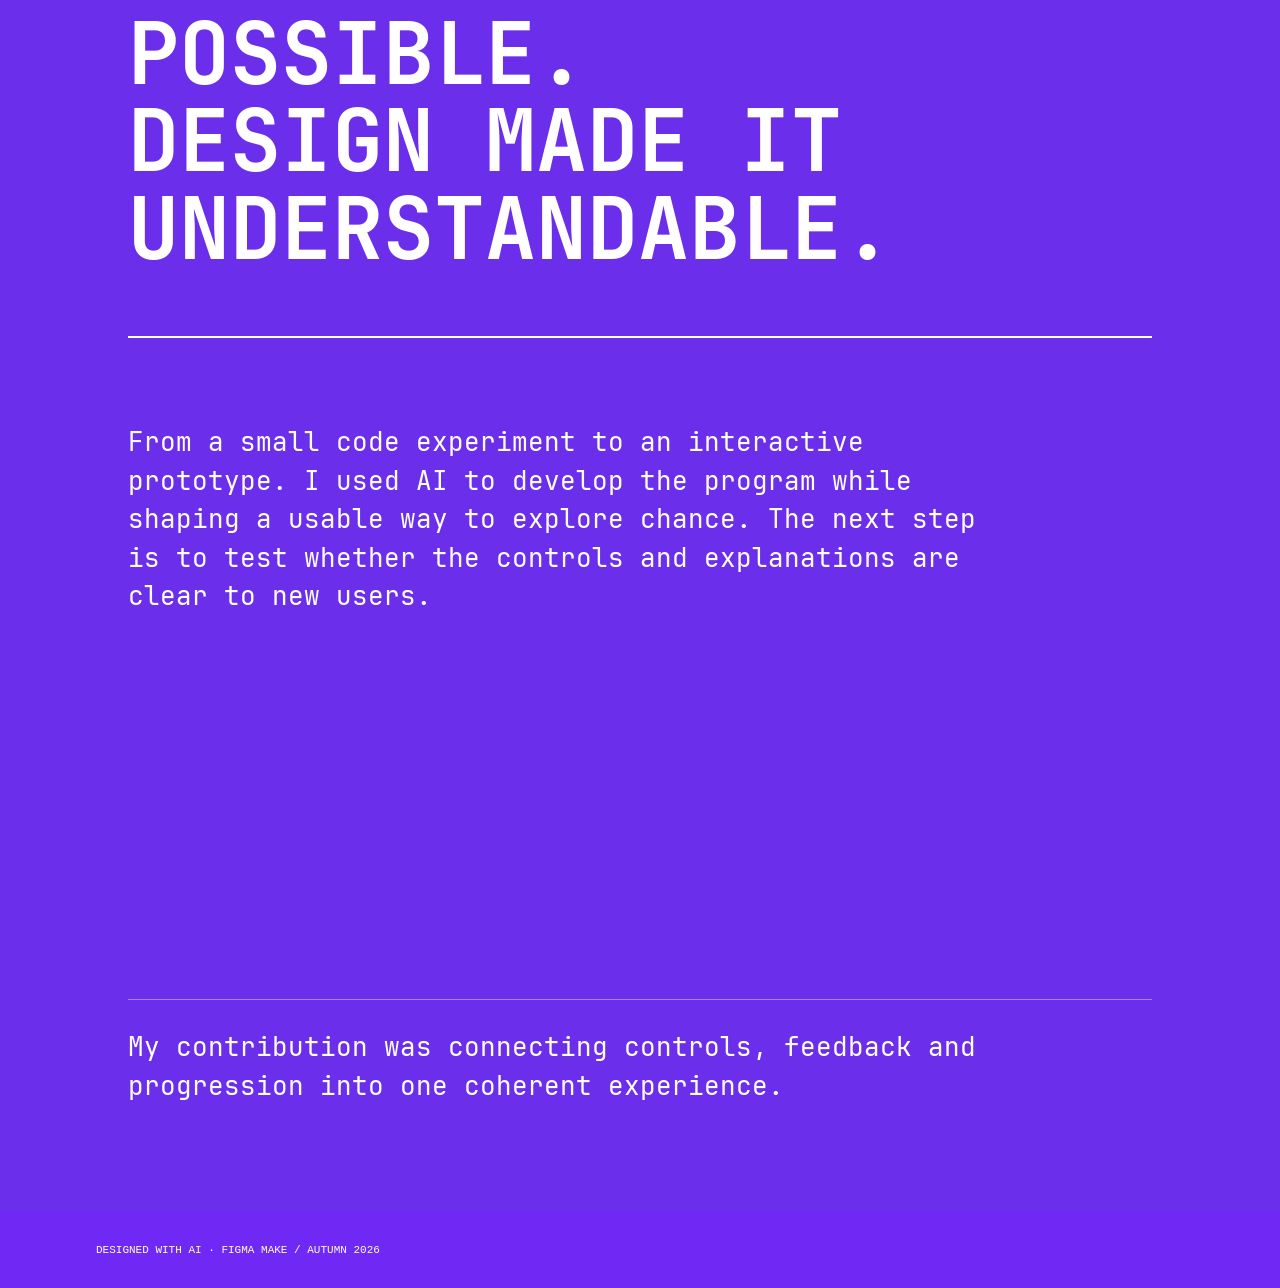
==== commit 017a50ac: "Add files via upload Update case: slide 3 video" ====
--- a/index.html
+++ b/index.html
@@ -20,11 +20,11 @@
 <link rel="stylesheet" href="first-illustration-motion.css">
 </head>
 <body>
-<header><a href="https://www.figma.com/make/NDCfwMz0ikwRBKITcNZsVb/Similation-Lottery?t=h5oyqw1fBOSqfUuE-20&amp;fullscreen=1" target="_blank" rel="noopener noreferrer">LOTTERY SIMULATOR</a><span>LOTTERY SIMULATOR / CASE STUDY</span><nav aria-label="Sections"><a href="#logic">LOGIC</a><a href="#metrics">SCALE</a><a href="resume.html">ABOUT ME</a></nav></header>
+<header><a href="https://www.figma.com/make/NDCfwMz0ikwRBKITcNZsVb/Similation-Lottery?t=h5oyqw1fBOSqfUuE-20&amp;fullscreen=1" target="_blank" rel="noopener noreferrer">LOTTERY SIMULATOR</a><span>LOTTERY SIMULATOR / CASE STUDY</span><nav aria-label="Sections"><a href="#logic">LOGIC</a><a href="#metrics">ABOUT ME</a></nav></header>
 <main>
 <section id="hero" class="hero" aria-labelledby="hero-title"><div class="rail" aria-hidden="true"></div><div class="hero-top"><p class="kicker reveal">LOTTERY SIMULATOR</p><h1 id="hero-title"><span class="reveal" style="--delay:.15s">WHAT IF</span><span class="reveal" style="--delay:.3s">PROBABILITY</span><span class="reveal" style="--delay:.45s">FELT PHYSICAL?</span></h1></div><div class="hero-grid"><p class="body reveal" style="--delay:.6s">An educational simulator built with AI. My role: make its logic, controls and feedback understandable.</p><div class="reveal" style="--delay:.75s"><div class="stat">13,983,816</div><p class="caption">reference: a 6/49 lottery<br>simulator parameters vary</p></div></div><div class="hero-footer reveal" style="--delay:.9s"><div class="make-credit"><img src="assets/figma-make.svg" width="32" height="32" alt="Figma Make"><span>FIGMA MAKE · PROTOTYPING WITH AI</span></div><span class="scroll-note">SCROLL TO EXPLORE ↓</span></div></section>
-<section id="question" class="question"><p class="kicker reveal">THE DESIGN CHALLENGE</p><h2 class="reveal" style="--delay:.15s">NOT TO PREDICT A WIN.<br>TO MAKE CHANCE UNDERSTANDABLE.</h2><p class="body reveal" style="--delay:.3s">Abstract odds are hard to grasp. I designed a clear way to set a target, follow the search and explore its cost through interaction.</p><img class="feature-image reveal main-screen" src="assets/main-english.png" alt="Figma Make: target, search controls, cost, statistics and frequency distribution" width="788" height="1790" loading="lazy"><div class="three-notes"><article class="note" style="--delay:.5s"><small>01</small><h3>VISUALIZE</h3><p>probability through action</p></article><article class="note" style="--delay:.65s"><small>02</small><h3>COMPARE</h3><p>different search approaches</p></article><article class="note" style="--delay:.8s"><small>03</small><h3>SHOW THE COST</h3><p>attempts, time and money</p></article></div></section>
-<section id="logic" class="logic" aria-labelledby="logic-title"><p class="kicker reveal">DESIGN DECISION / CLEAR FEEDBACK</p><h2 id="logic-title" class="reveal" style="--delay:.1s">ONE TARGET.<br>A VISIBLE SEARCH PROCESS.</h2><p class="body reveal" style="--delay:.2s">Set a target, start the search and follow the current combination. Clear states explain what is happening and when a match is found.</p><span id="loop-status" hidden></span></section>
+<section id="question" class="question"><p class="kicker reveal">THE DESIGN CHALLENGE</p><h2 class="reveal" style="--delay:.15s">NOT TO PREDICT A WIN.<br>TO MAKE CHANCE UNDERSTANDABLE.</h2><p class="body reveal" style="--delay:.3s">Abstract odds are hard to grasp. I designed a clear way to set a target, follow the search and explore its cost through interaction.</p><div class="three-notes"><article class="note" style="--delay:.5s"><small>01</small><h3>VISUALIZE</h3><p>probability through action</p></article><article class="note" style="--delay:.65s"><small>02</small><h3>COMPARE</h3><p>different search approaches</p></article><article class="note" style="--delay:.8s"><small>03</small><h3>SHOW THE COST</h3><p>attempts, time and money</p></article></div></section>
+<section id="logic" class="logic" aria-labelledby="logic-title"><p class="kicker reveal">DESIGN DECISION / CLEAR FEEDBACK</p><h2 id="logic-title" class="reveal" style="--delay:.1s">ONE TARGET.<br>A VISIBLE SEARCH PROCESS.</h2><p class="body reveal" style="--delay:.2s">Set a target, start the search and follow the current combination. Clear states explain what is happening and when a match is found.</p><div class="demo-video-frame"><video id="logic-demo" width="1200" height="1352" muted playsinline loop preload="metadata" poster="assets/lottery-demo-poster.jpg" aria-label="Lottery Simulator: interface demonstration"><source src="assets/lottery-demo.mp4" type="video/mp4">Your browser does not support embedded video.</video></div><span id="loop-status" hidden></span></section>
 <section id="balls" class="art" aria-label="Lottery illustration"><img src="assets/illustration-chance.png" alt="Фиолетовые лотерейные шары" loading="lazy"></section>
 <section id="metrics" class="metrics" aria-labelledby="metrics-title"><p class="kicker reveal">DESIGN DECISION / MAKE SCALE TANGIBLE</p><h2 id="metrics-title" class="reveal" style="--delay:.1s">DON’T JUST COUNT.<br>SHOW WHAT IT TAKES.</h2><p class="body reveal" style="--delay:.2s">Attempts become a cost in money and time.<br>Illustrative scenario: ₽100 per attempt, 10 attempts/sec.</p><div class="metric-grid reveal" style="--delay:.3s"><div class="metric"><div class="value" id="attempts">2 448 462</div><div class="label">ATTEMPTS</div></div><div class="metric"><div class="value" id="spent">244.85M ₽</div><div class="label">SPENT</div></div><div class="metric"><div class="value" id="days">2.8 DAYS</div><div class="label">SIMULATED TIME · 10/S</div></div></div><div class="reveal" style="--delay:.4s"><div class="track" aria-hidden="true"><div class="progress"></div></div><div class="scale"><span>1 attempt / sec</span><span>illustrative speed scale</span></div></div></section>
 <section id="interface" class="interface-showcase" aria-labelledby="comparison-title"><div class="comparison-heading"><p class="kicker reveal">COMPARE APPROACHES</p><h2 id="comparison-title" class="reveal">SAME GOAL.<br>DIFFERENT APPROACHES.</h2><p class="body reveal">Random search and evolutionary selection are shown side by side. Compare attempts for the same target; results depend on the parameters and the run.</p></div><img class="feature-image reveal" src="assets/race-english.png" width="1570" height="1940" alt="Симулятор: сравнение алгоритмов и результаты" loading="lazy"></section>
@@ -107,4 +107,5 @@
 <script src="ai-process-motion.js"></script>
 <script src="build-experiment.js"></script>
 <script src="first-illustration-motion.js"></script>
+<script src="slide-video.js"></script>
 </body></html>
--- a/concept.css
+++ b/concept.css
@@ -180,3 +180,11 @@
  main #hero .hero-footer{top:calc(952 * var(--u) - 32px)}
 }
 @media(max-width:767px){main #hero{padding-bottom:var(--case-gap)}}
+
+/* Slide 2: text and principles follow directly, without the interface screenshot. */
+main #question .three-notes{margin-top:var(--case-gap)}
+
+/* Slide 3: responsive video, with the same spacing as the case illustrations. */
+#logic .demo-video-frame{width:100%;max-width:900px;margin:var(--case-gap) auto 0;border-radius:24px;overflow:hidden;background:#f5f6f8;isolation:isolate}
+#logic .demo-video-frame video{display:block;width:100%;height:auto;aspect-ratio:1200 / 1352;object-fit:contain}
+@media(min-width:768px){#logic .demo-video-frame{max-width:calc(900 * var(--u));border-radius:calc(24 * var(--u))}}
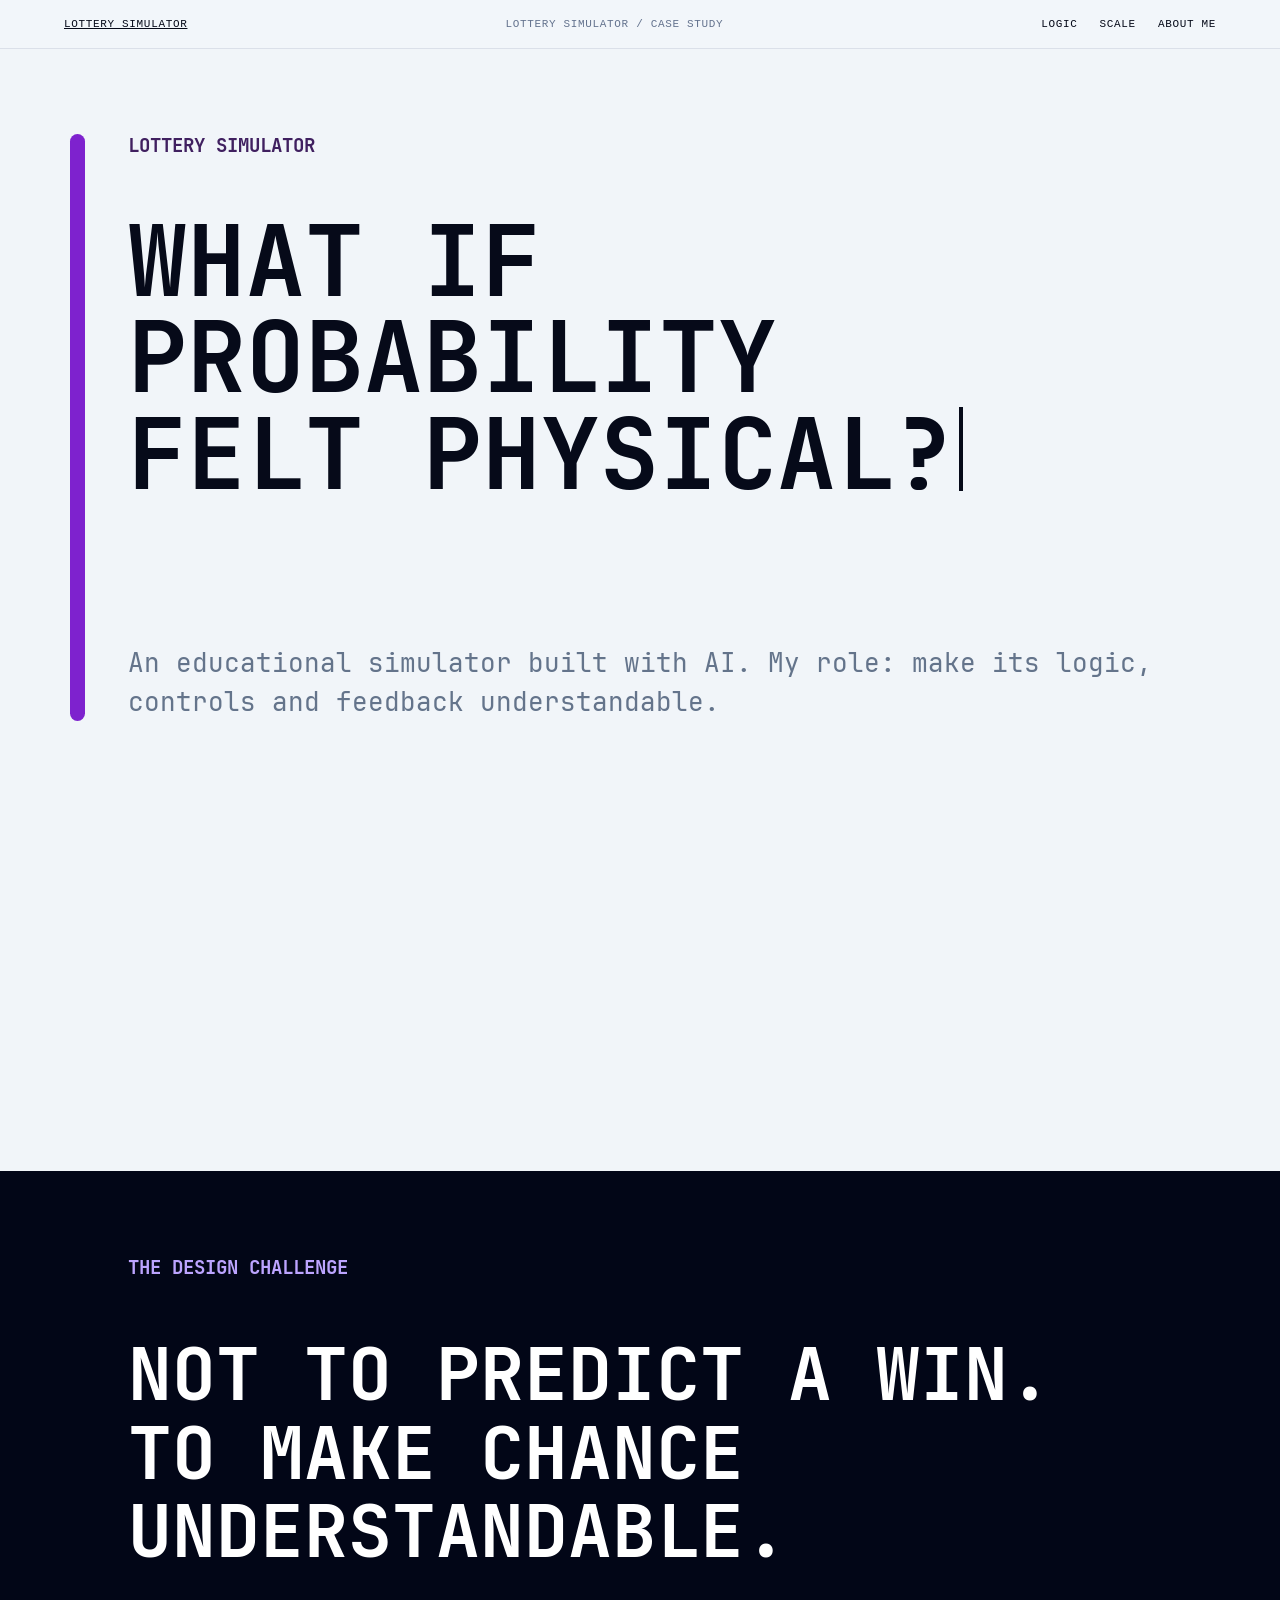
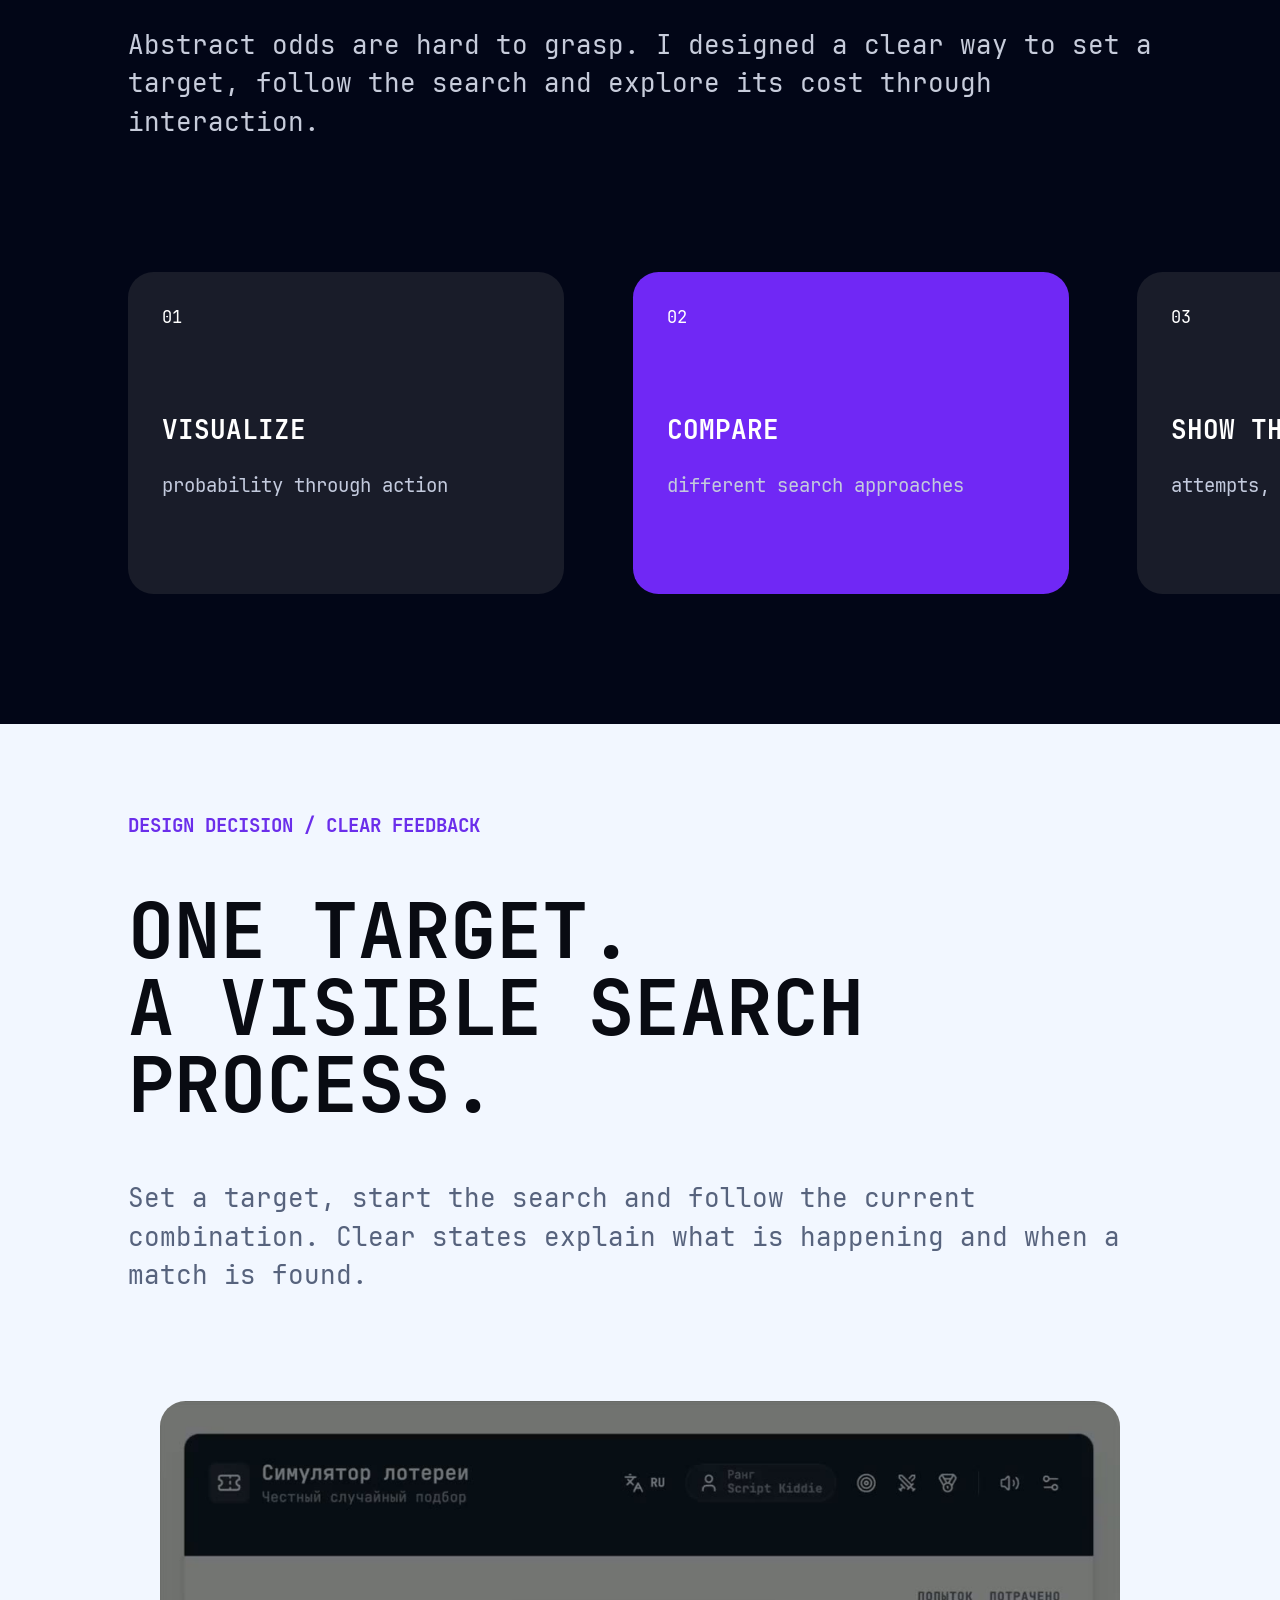
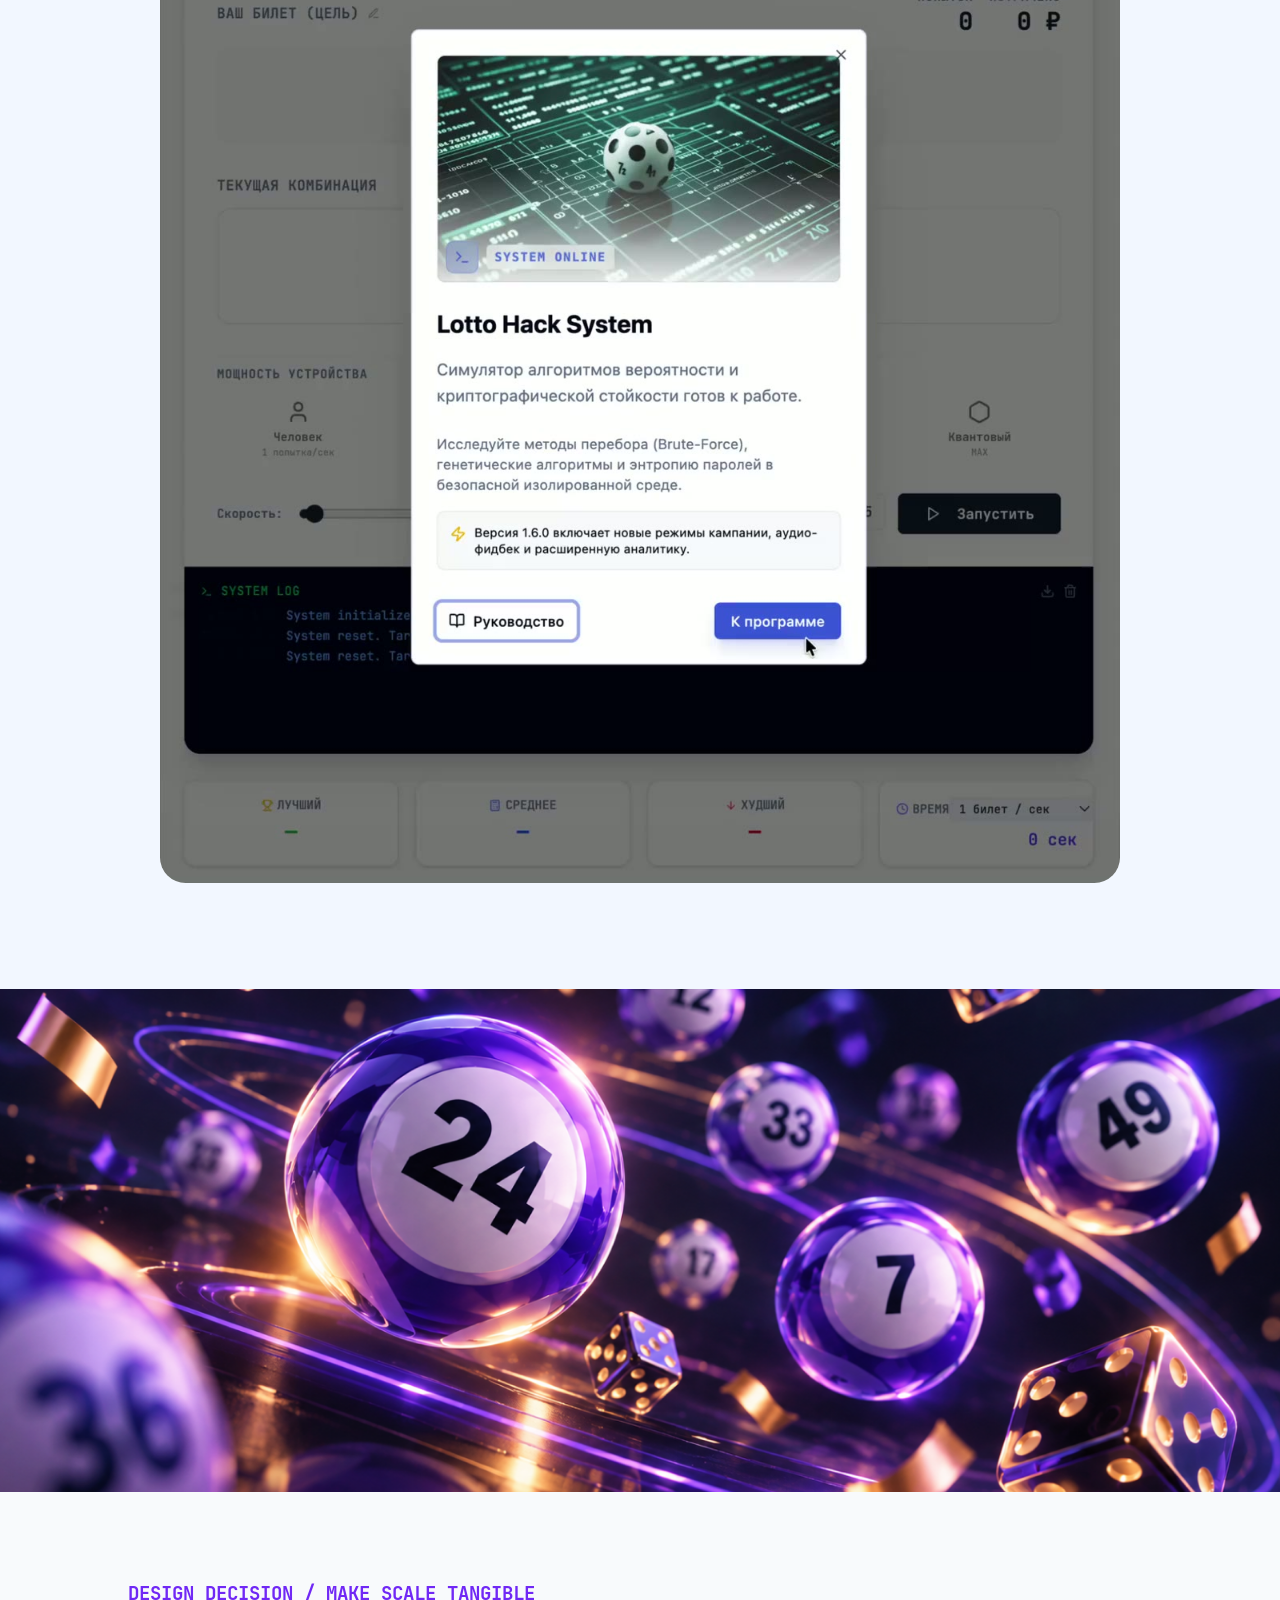
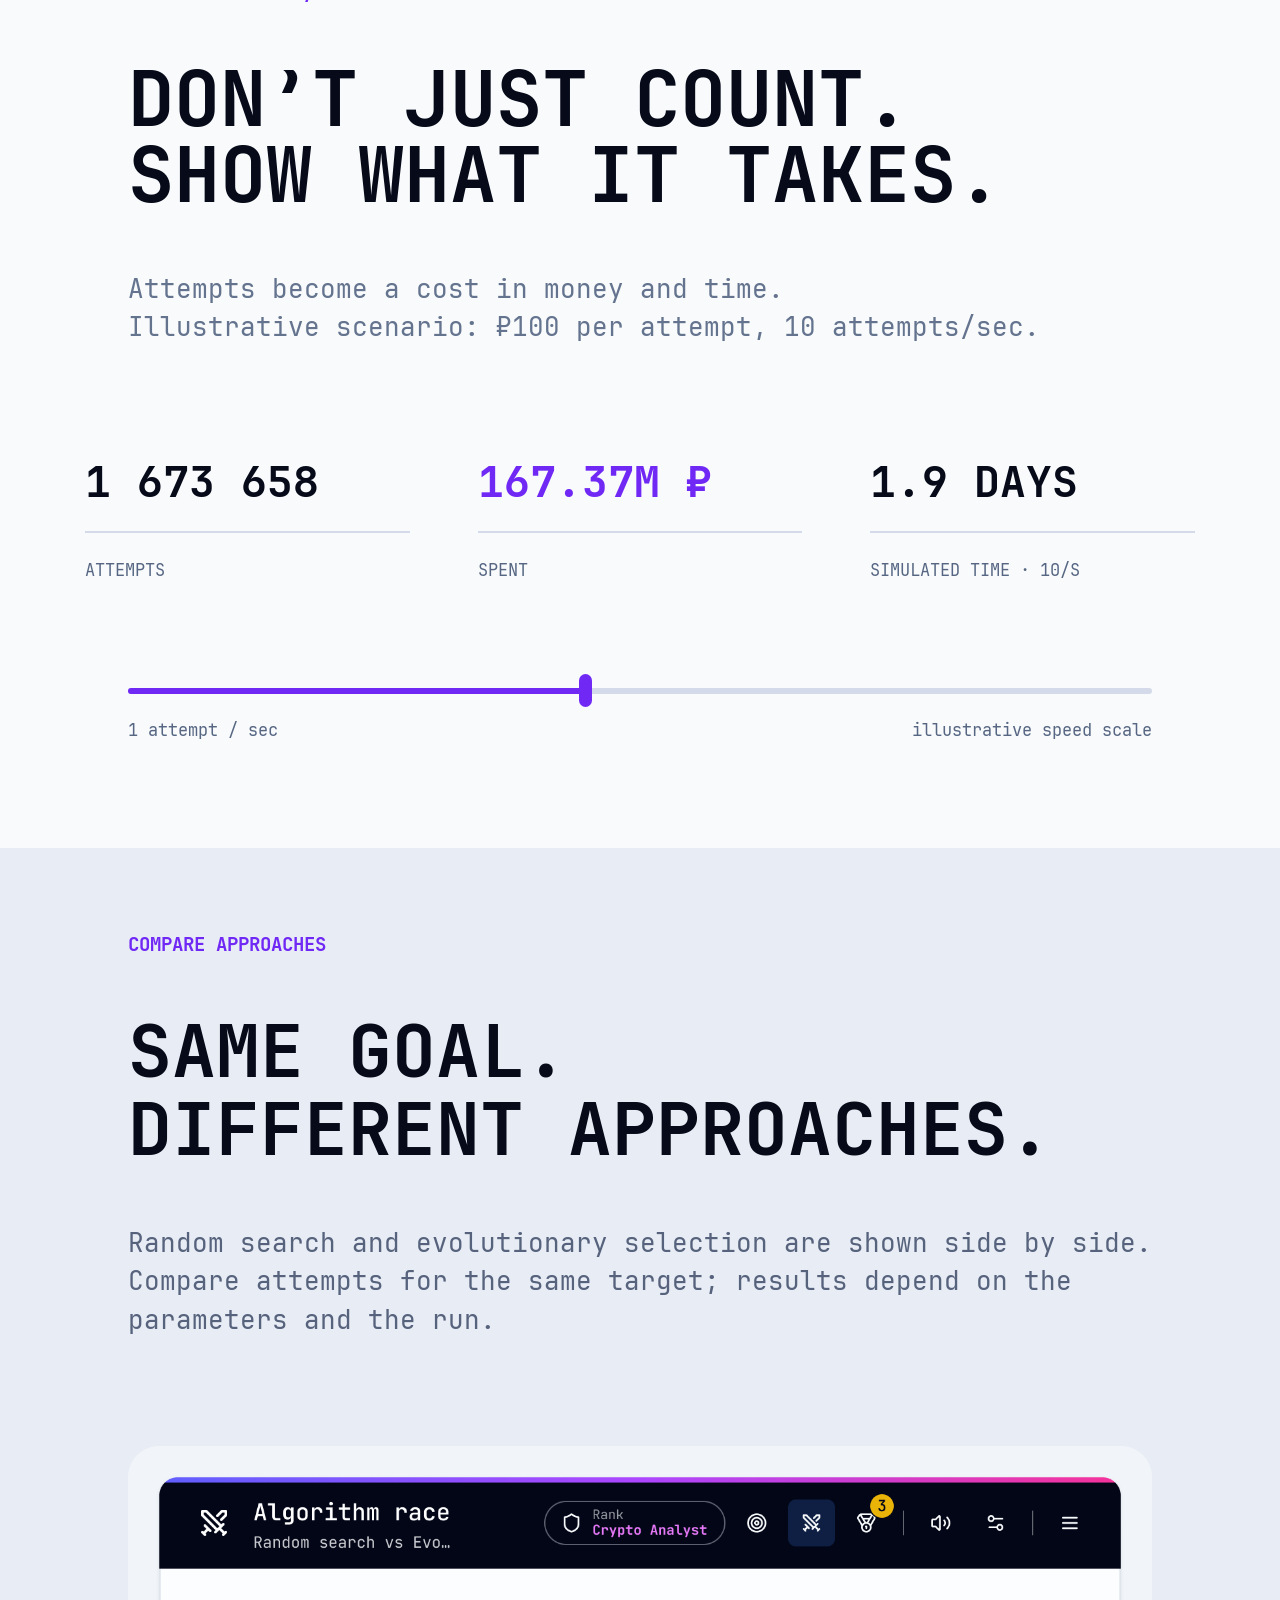
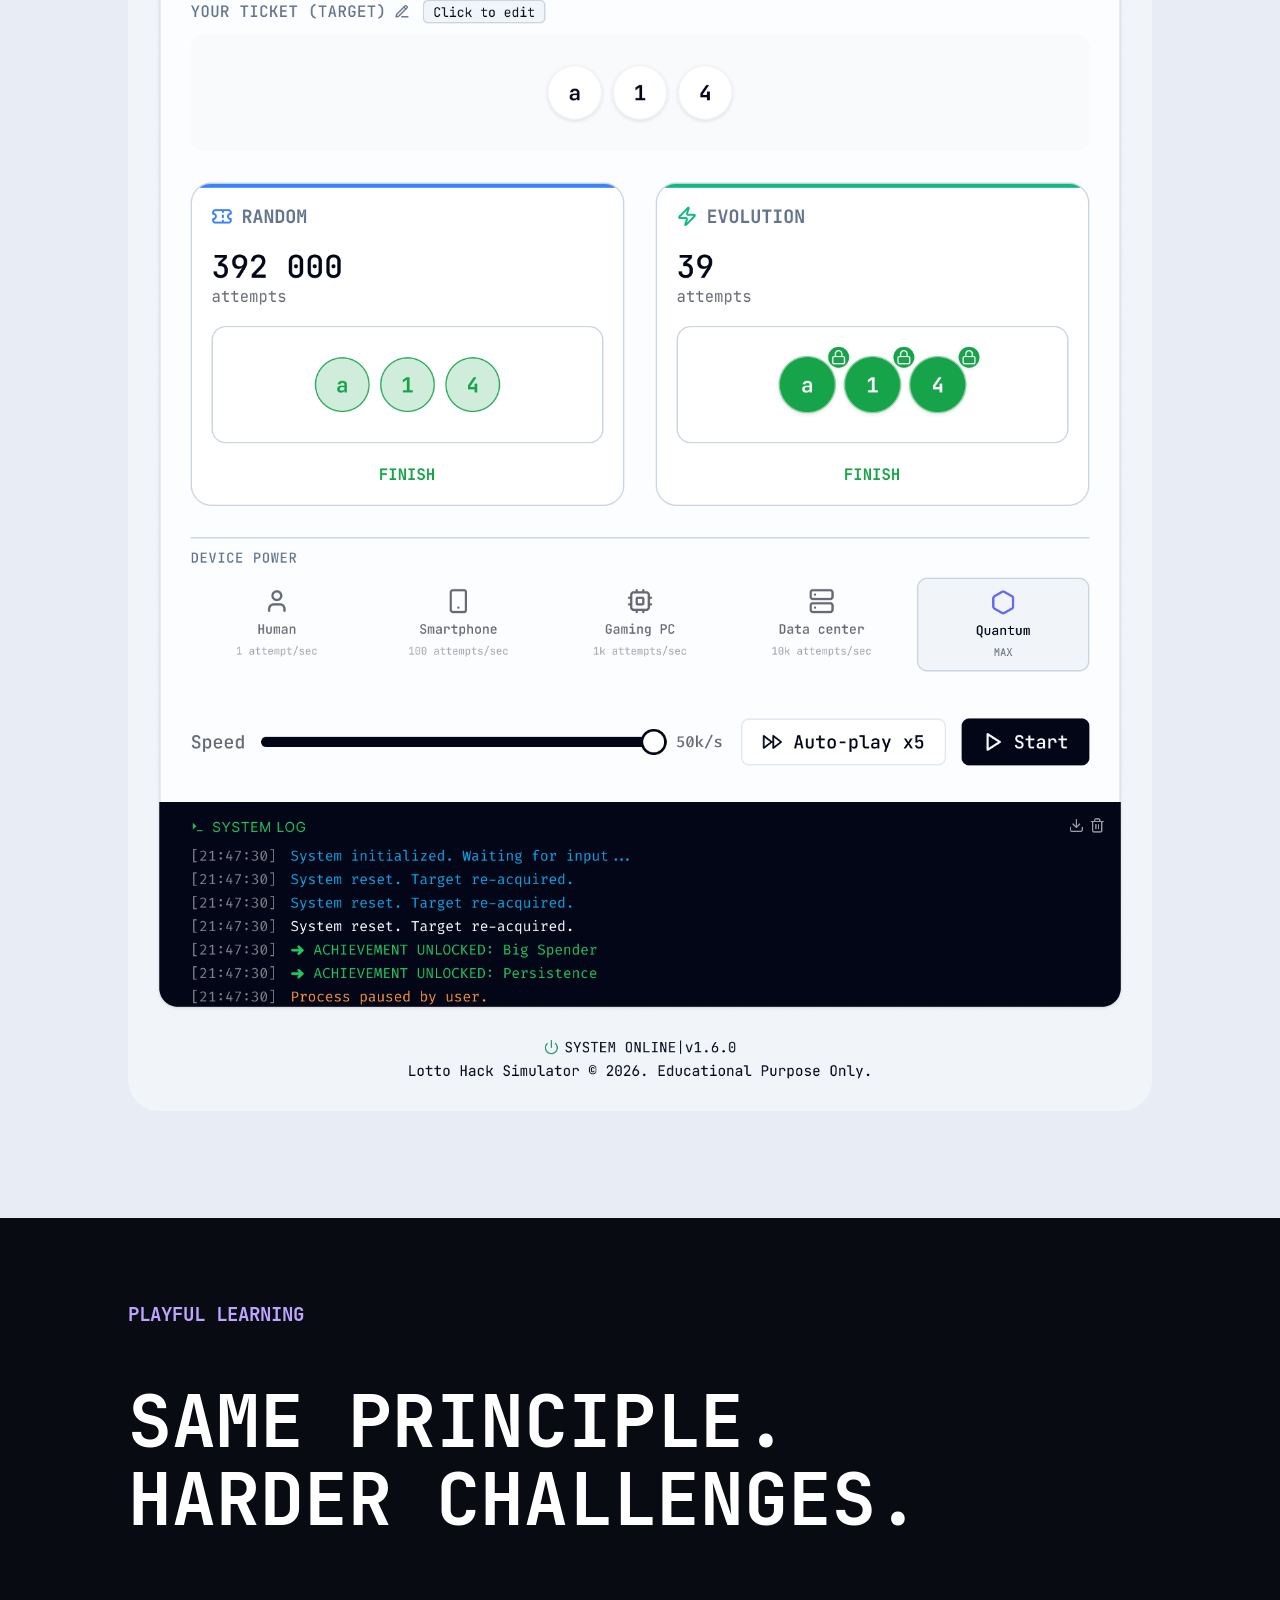
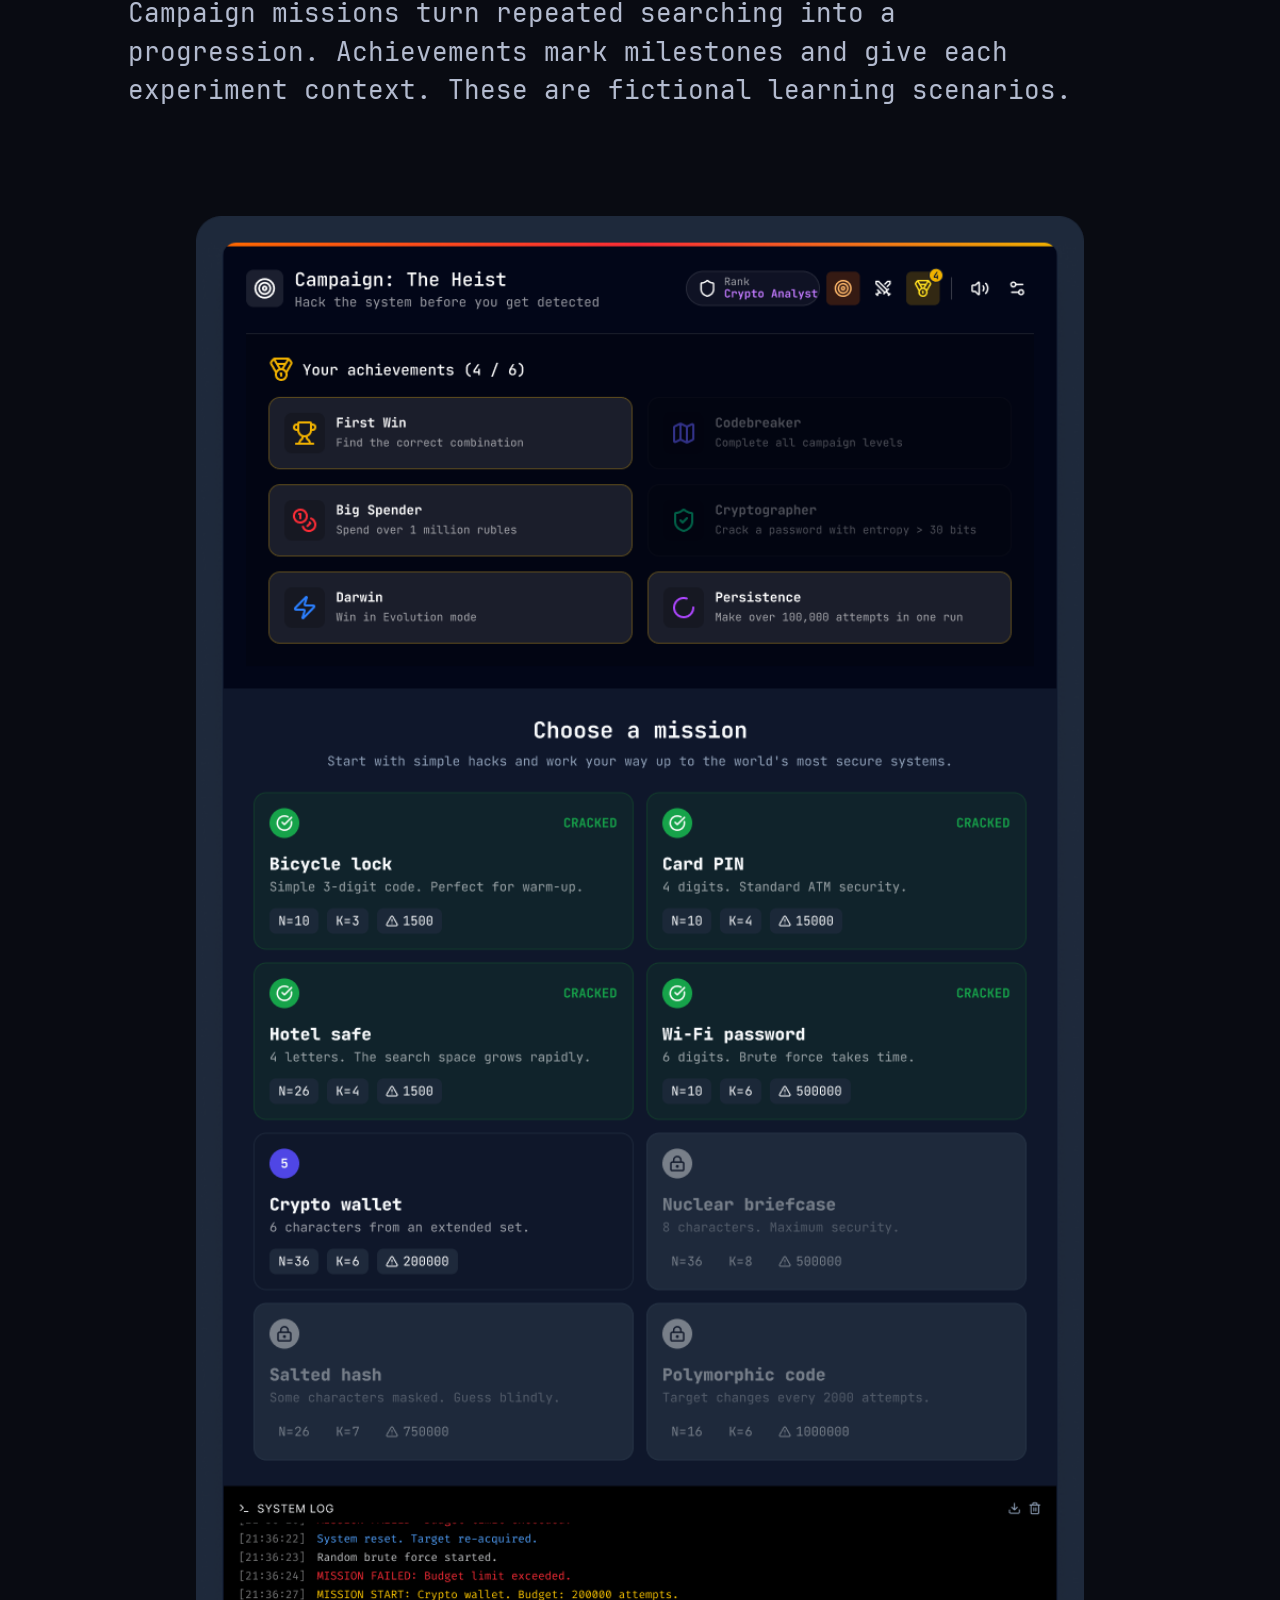
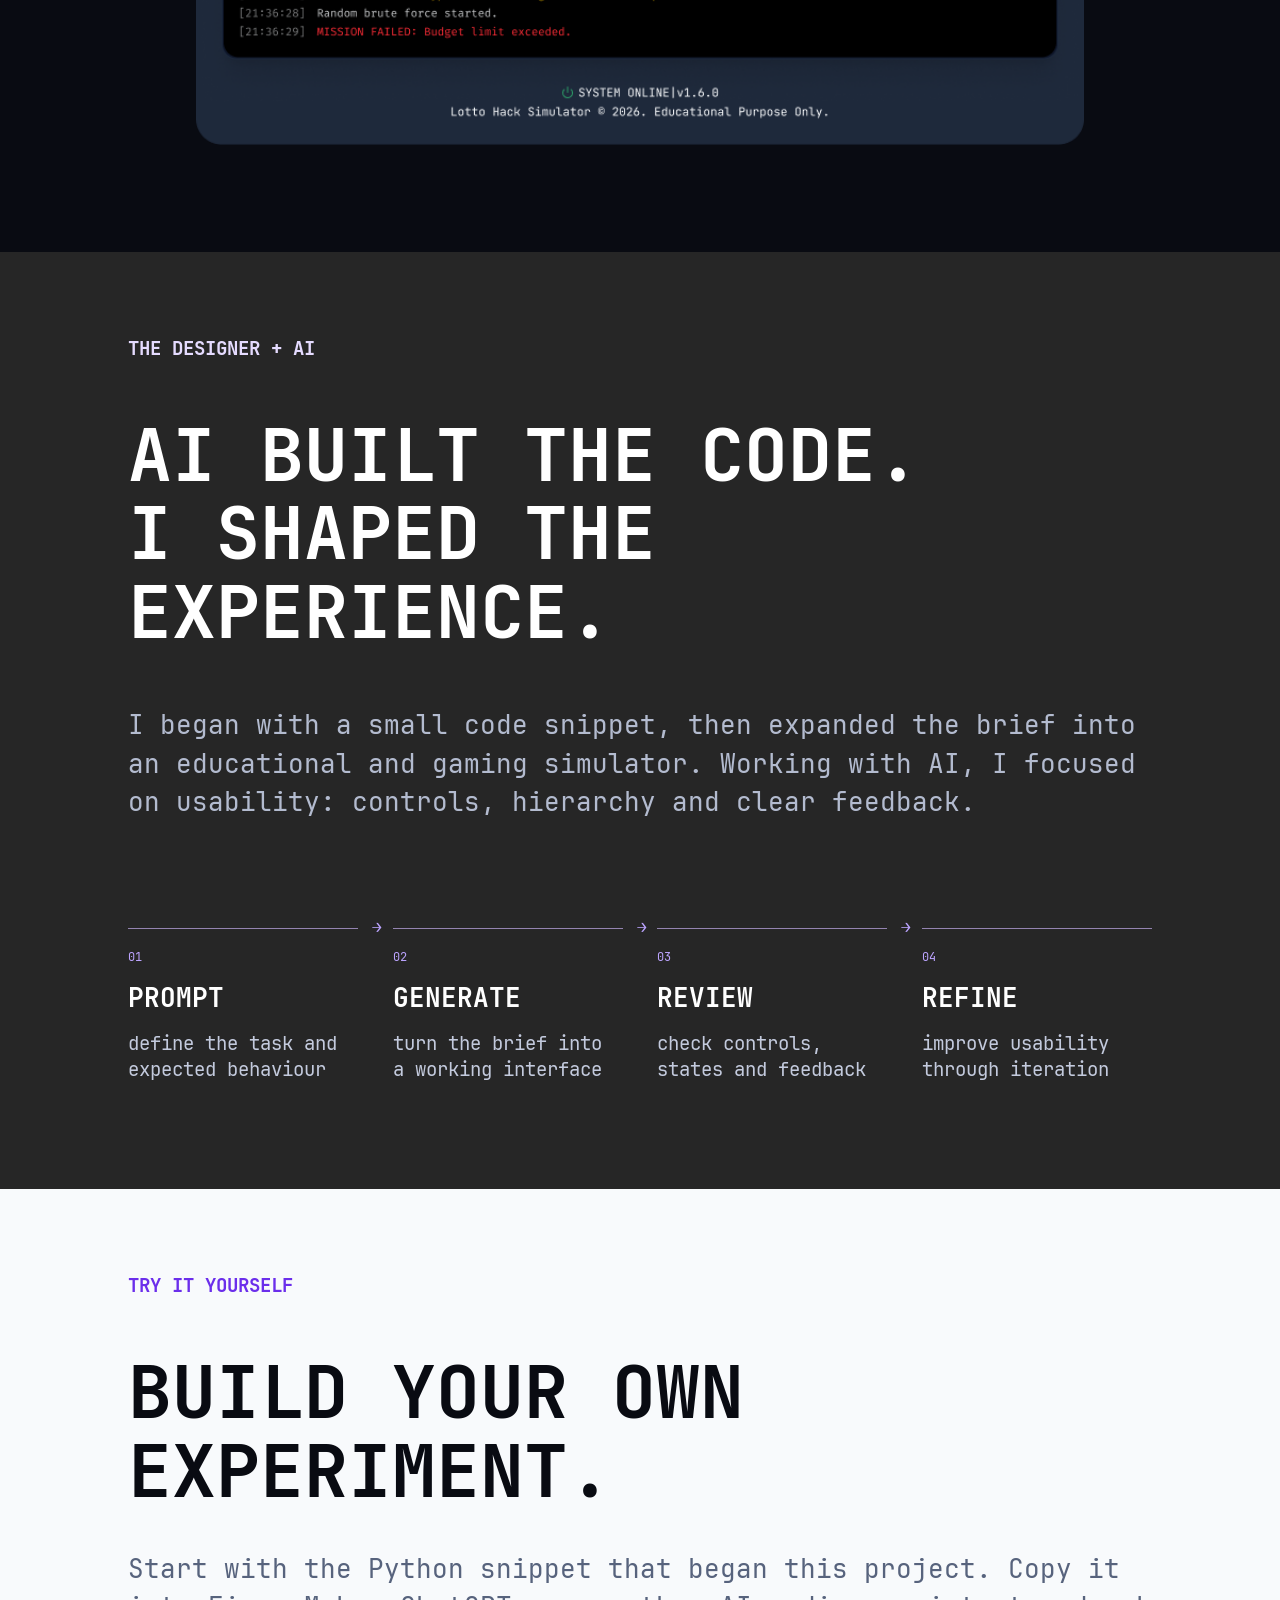
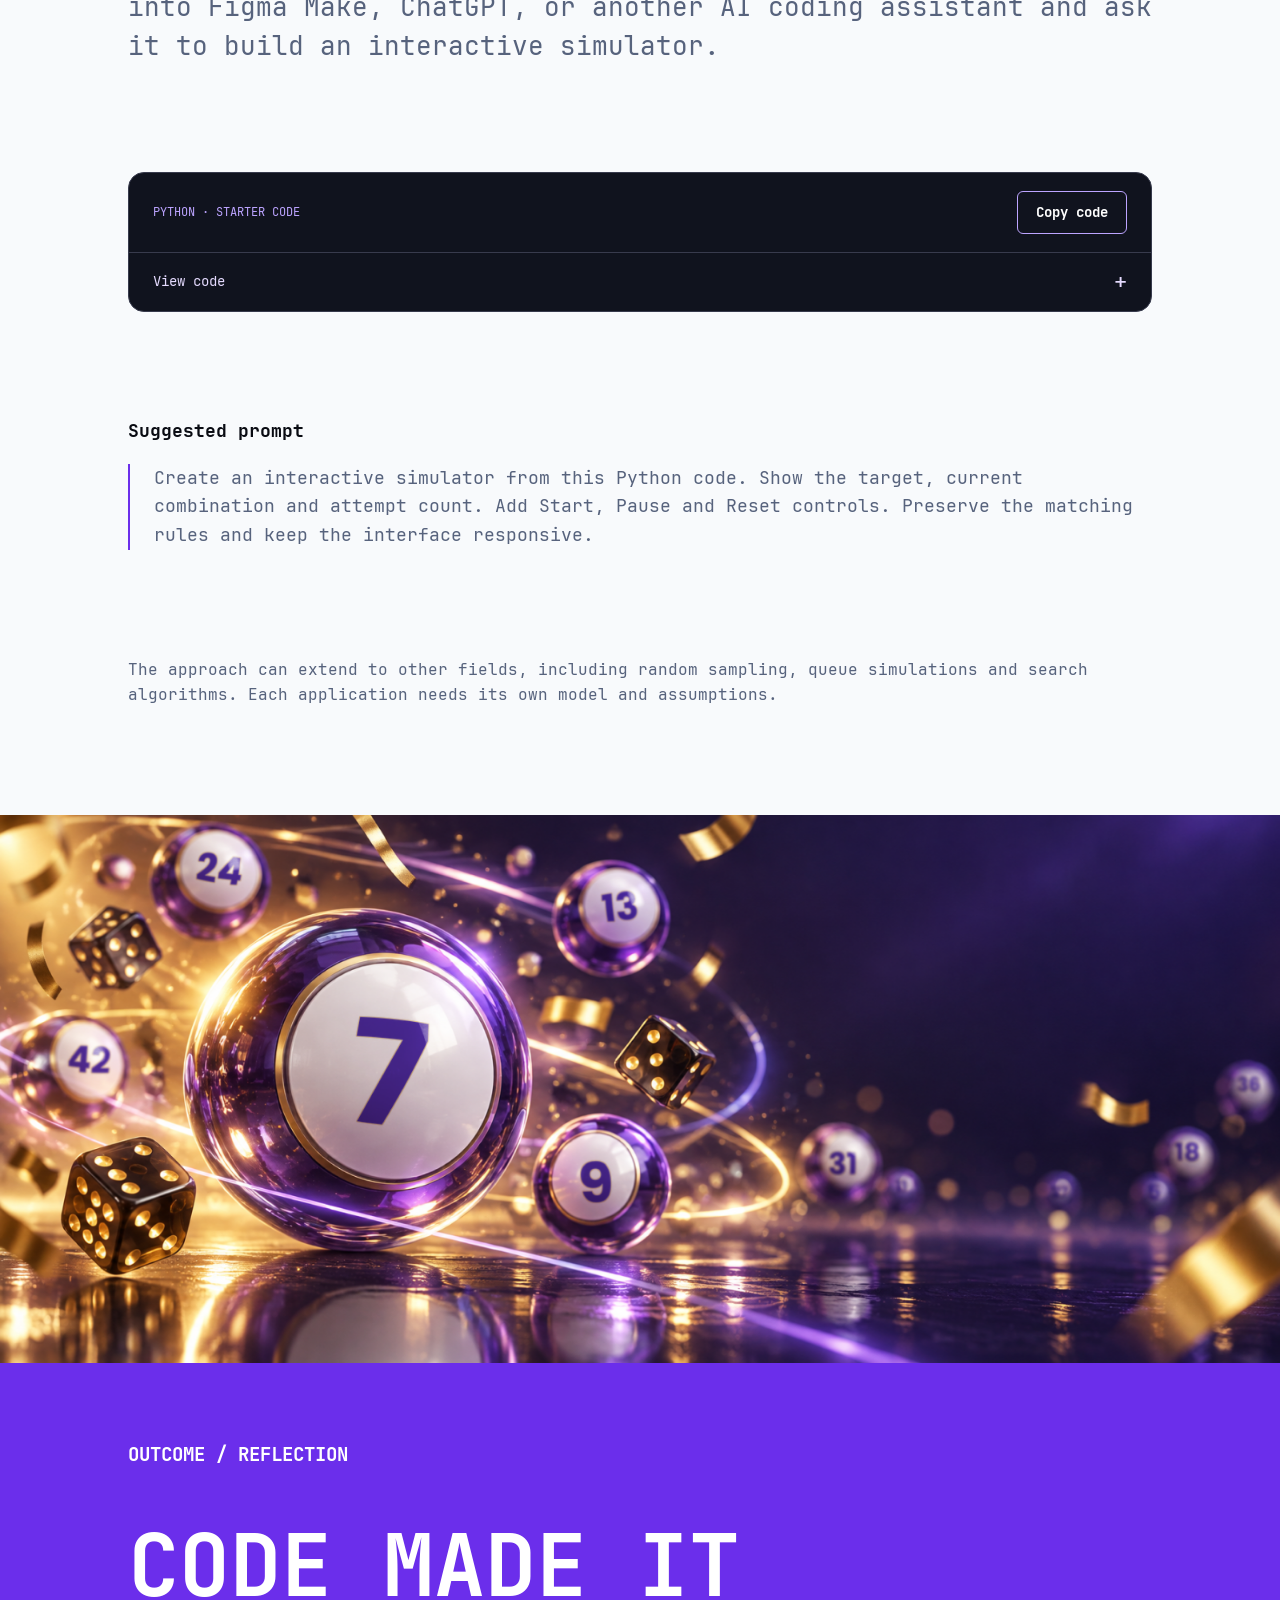
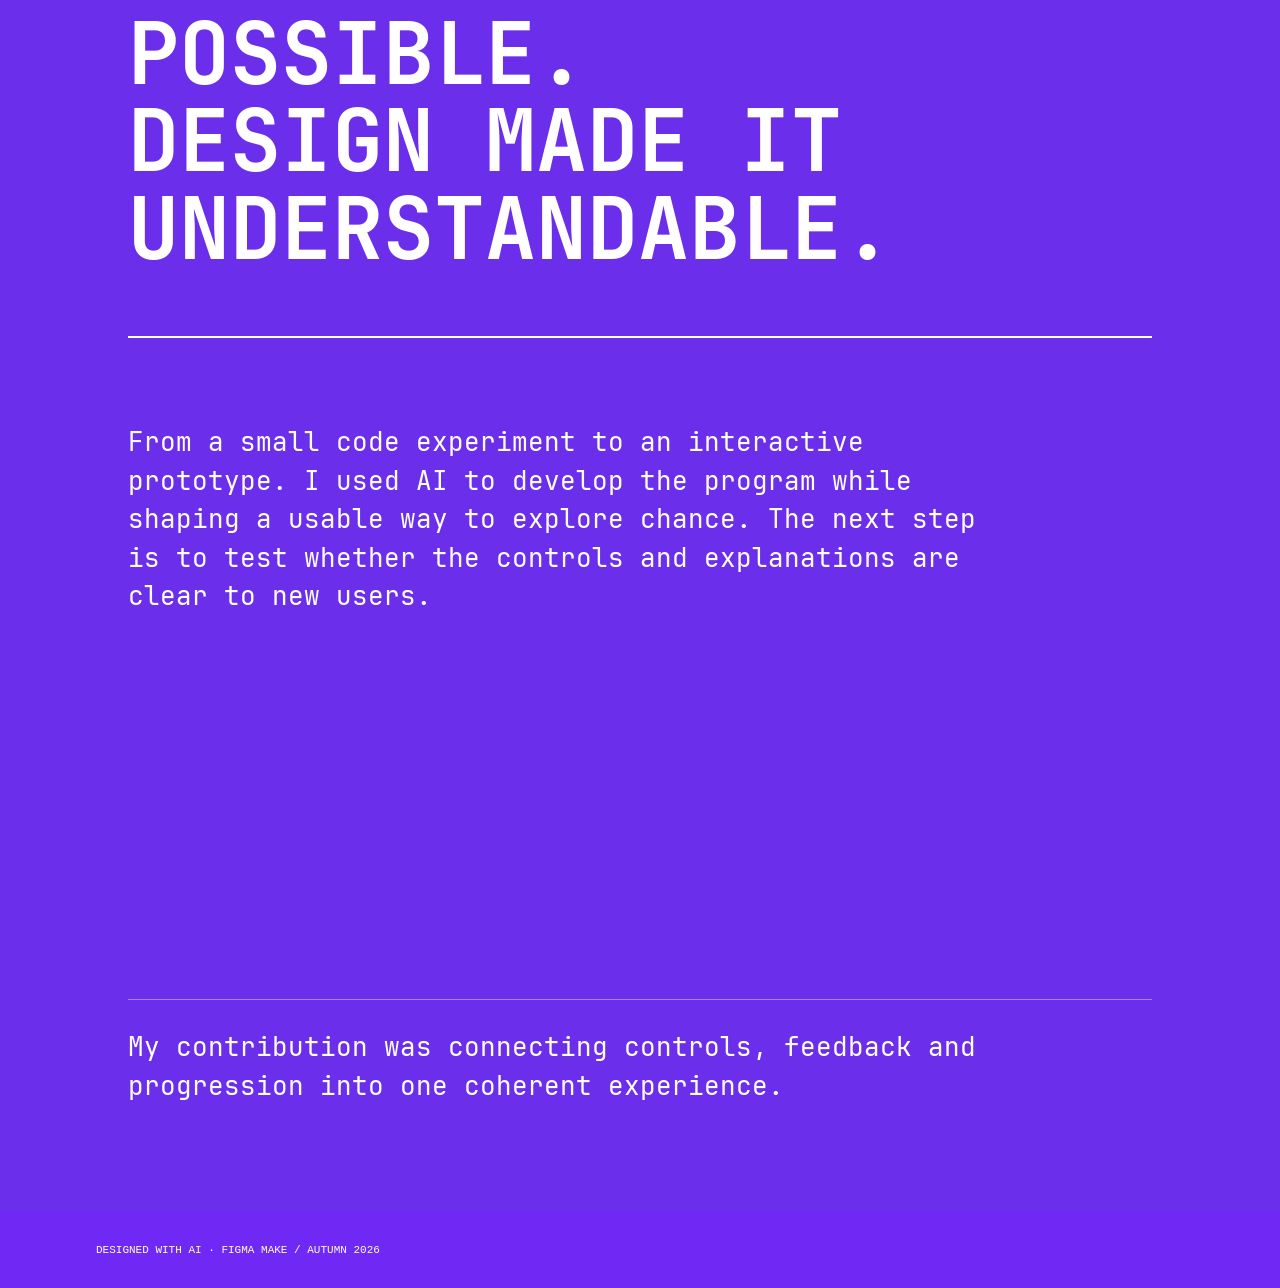
==== commit 653b0db4: "Update index.html Change link = About me Add link = Scale" ====
--- a/index.html
+++ b/index.html
@@ -20,7 +20,7 @@
 <link rel="stylesheet" href="first-illustration-motion.css">
 </head>
 <body>
-<header><a href="https://www.figma.com/make/NDCfwMz0ikwRBKITcNZsVb/Similation-Lottery?t=h5oyqw1fBOSqfUuE-20&amp;fullscreen=1" target="_blank" rel="noopener noreferrer">LOTTERY SIMULATOR</a><span>LOTTERY SIMULATOR / CASE STUDY</span><nav aria-label="Sections"><a href="#logic">LOGIC</a><a href="#metrics">ABOUT ME</a></nav></header>
+<header><a href="https://www.figma.com/make/NDCfwMz0ikwRBKITcNZsVb/Similation-Lottery?t=h5oyqw1fBOSqfUuE-20&amp;fullscreen=1" target="_blank" rel="noopener noreferrer">LOTTERY SIMULATOR</a><span>LOTTERY SIMULATOR / CASE STUDY</span><nav aria-label="Sections"><a href="#logic">LOGIC</a><a href="#metrics">SCALE</a><a href="resume.html">ABOUT ME</a></nav></header>
 <main>
 <section id="hero" class="hero" aria-labelledby="hero-title"><div class="rail" aria-hidden="true"></div><div class="hero-top"><p class="kicker reveal">LOTTERY SIMULATOR</p><h1 id="hero-title"><span class="reveal" style="--delay:.15s">WHAT IF</span><span class="reveal" style="--delay:.3s">PROBABILITY</span><span class="reveal" style="--delay:.45s">FELT PHYSICAL?</span></h1></div><div class="hero-grid"><p class="body reveal" style="--delay:.6s">An educational simulator built with AI. My role: make its logic, controls and feedback understandable.</p><div class="reveal" style="--delay:.75s"><div class="stat">13,983,816</div><p class="caption">reference: a 6/49 lottery<br>simulator parameters vary</p></div></div><div class="hero-footer reveal" style="--delay:.9s"><div class="make-credit"><img src="assets/figma-make.svg" width="32" height="32" alt="Figma Make"><span>FIGMA MAKE · PROTOTYPING WITH AI</span></div><span class="scroll-note">SCROLL TO EXPLORE ↓</span></div></section>
 <section id="question" class="question"><p class="kicker reveal">THE DESIGN CHALLENGE</p><h2 class="reveal" style="--delay:.15s">NOT TO PREDICT A WIN.<br>TO MAKE CHANCE UNDERSTANDABLE.</h2><p class="body reveal" style="--delay:.3s">Abstract odds are hard to grasp. I designed a clear way to set a target, follow the search and explore its cost through interaction.</p><div class="three-notes"><article class="note" style="--delay:.5s"><small>01</small><h3>VISUALIZE</h3><p>probability through action</p></article><article class="note" style="--delay:.65s"><small>02</small><h3>COMPARE</h3><p>different search approaches</p></article><article class="note" style="--delay:.8s"><small>03</small><h3>SHOW THE COST</h3><p>attempts, time and money</p></article></div></section>
